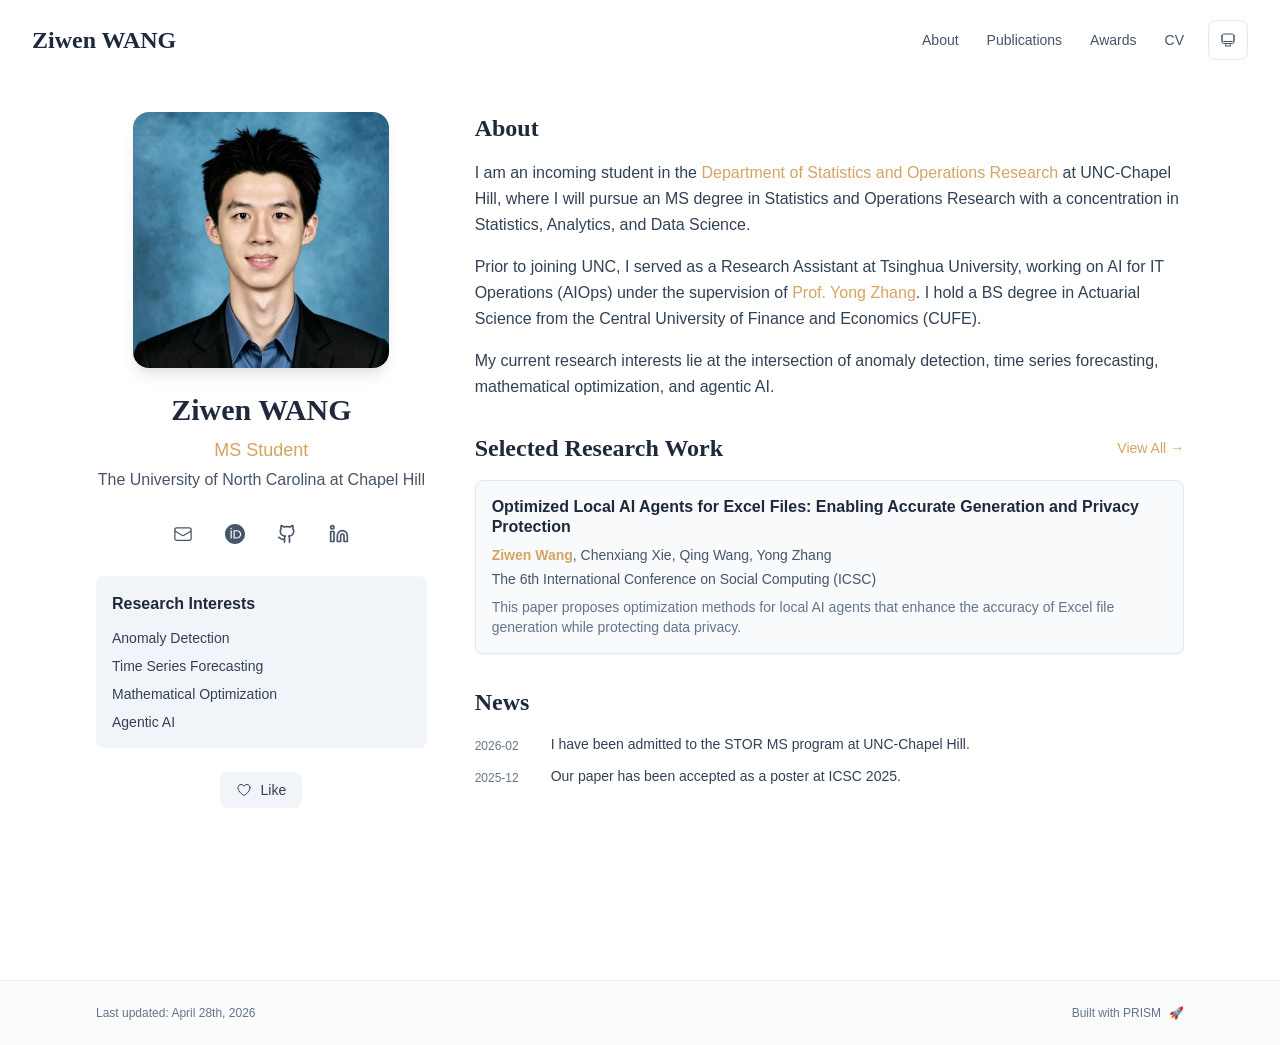
==== index.html @ 7182fc9c "Update: Synchronizing latest changes" ====
<!DOCTYPE html><html lang="en" class="scroll-smooth"><head><meta charSet="utf-8"/><meta name="viewport" content="width=device-width, initial-scale=1"/><link rel="preload" as="image" href="/bio.jpg"/><link rel="stylesheet" href="/_next/static/css/1323167429cc407e.css" data-precedence="next"/><link rel="preload" as="script" fetchPriority="low" href="/_next/static/chunks/webpack-af78f5c2c11af041.js"/><script src="/_next/static/chunks/4bd1b696-70b6d399998de86a.js" async=""></script><script src="/_next/static/chunks/684-5aaa8290a129f299.js" async=""></script><script src="/_next/static/chunks/main-app-802bb98908832989.js" async=""></script><script src="/_next/static/chunks/461-a9a5d7b05a71d978.js" async=""></script><script src="/_next/static/chunks/874-6cc630662f3664af.js" async=""></script><script src="/_next/static/chunks/291-e39730cc9327e39b.js" async=""></script><script src="/_next/static/chunks/app/layout-d45a413940bb8a6c.js" async=""></script><script src="/_next/static/chunks/178-595a94b9af1e67b5.js" async=""></script><script src="/_next/static/chunks/748-abdcac66b902b175.js" async=""></script><script src="/_next/static/chunks/app/page-6ce8e4451b1fd9cc.js" async=""></script><link rel="icon" href="/favicon.svg" type="image/svg+xml"/><link rel="dns-prefetch" href="https://jialeliu.com"/><link rel="preconnect" href="https://jialeliu.com" crossorigin=""/><link rel="preload" as="font" type="font/woff2" href="https://jialeliu.com/fonts/georgiab.woff2" crossorigin=""/><script>
              try {
                const theme = localStorage.getItem('theme-storage');
                const parsed = theme ? JSON.parse(theme) : null;
                const setting = parsed?.state?.theme || 'system';
                const prefersDark = typeof window !== 'undefined' && window.matchMedia && window.matchMedia('(prefers-color-scheme: dark)').matches;
                const effective = setting === 'dark' ? 'dark' : (setting === 'light' ? 'light' : (prefersDark ? 'dark' : 'light'));
                var root = document.documentElement;
                root.classList.add(effective);
                root.setAttribute('data-theme', effective);
              } catch (e) {
                var root = document.documentElement;
                root.classList.add('light');
                root.setAttribute('data-theme', 'light');
              }
            </script><script>
    try {
      const cfg = {"enabled":false,"locales":["en"],"defaultLocale":"en","mode":"auto","fixedLocale":"en","persist":true,"switcher":false,"labels":{"en":"en"}};
      const storageKey = 'locale-storage';
      const normalize = (value) => typeof value === 'string' ? value.trim().replace('_', '-').toLowerCase() : '';
      const matchLocale = (candidate) => {
        const normalized = normalize(candidate);
        if (!normalized) return null;
        if (cfg.locales.includes(normalized)) return normalized;
        const language = normalized.split('-')[0];
        if (cfg.locales.includes(language)) return language;
        return null;
      };

      let resolved = null;

      if (cfg.persist) {
        resolved = matchLocale(localStorage.getItem(storageKey));
      }

      if (!resolved) {
        if (cfg.mode === 'fixed') {
          resolved = cfg.fixedLocale;
        } else {
          resolved = matchLocale(navigator.language);
        }
      }

      if (!resolved) {
        resolved = cfg.defaultLocale;
      }

      const root = document.documentElement;
      root.lang = resolved;
      root.setAttribute('data-locale', resolved);

      if (cfg.persist) {
        localStorage.setItem(storageKey, resolved);
      }
    } catch (e) {
      const root = document.documentElement;
      root.lang = 'en';
      root.setAttribute('data-locale', 'en');
    }
  </script><title>Ziwen WANG</title><meta name="description" content="Olivier Wang&#x27;s Homepage"/><meta name="author" content="Ziwen WANG"/><meta name="keywords" content="Ziwen WANG,PhD,Research,The University of North Carolina at Chapel Hill"/><meta name="creator" content="Ziwen WANG"/><meta name="publisher" content="Ziwen WANG"/><meta property="og:title" content="Ziwen WANG"/><meta property="og:description" content="Olivier Wang&#x27;s Homepage"/><meta property="og:site_name" content="Ziwen WANG&#x27;s Academic Website"/><meta property="og:locale" content="en_US"/><meta property="og:type" content="website"/><meta name="twitter:card" content="summary"/><meta name="twitter:title" content="Ziwen WANG"/><meta name="twitter:description" content="Olivier Wang&#x27;s Homepage"/><link rel="icon" href="/favicon.svg"/><script>document.querySelectorAll('body link[rel="icon"], body link[rel="apple-touch-icon"]').forEach(el => document.head.appendChild(el))</script><script src="/_next/static/chunks/polyfills-42372ed130431b0a.js" noModule=""></script></head><body class="font-sans antialiased"><div style="visibility:hidden"><nav class="fixed top-0 left-0 right-0 z-50" data-headlessui-state=""><div class="transition-all duration-300 ease-out bg-transparent" style="transform:translateY(-100px)"><div class="max-w-7xl mx-auto px-4 sm:px-6 lg:px-8"><div class="flex justify-between items-center h-16 lg:h-20"><div class="flex-shrink-0" tabindex="0"><a class="text-xl lg:text-2xl font-serif font-semibold text-primary hover:text-accent transition-colors duration-200" href="/">Ziwen WANG</a></div><div class="hidden lg:block"><div class="ml-10 flex items-center space-x-3"><div class="relative flex items-baseline space-x-1"><a data-nav-href="/" class="relative px-3 py-2 text-sm font-medium rounded-lg transition-colors duration-150 text-primary" href="/">About</a><a data-nav-href="/publications" class="relative px-3 py-2 text-sm font-medium rounded-lg transition-colors duration-150 text-neutral-600" href="/publications/">Publications</a><a data-nav-href="/awards" class="relative px-3 py-2 text-sm font-medium rounded-lg transition-colors duration-150 text-neutral-600" href="/awards/">Awards</a><a data-nav-href="/cv" class="relative px-3 py-2 text-sm font-medium rounded-lg transition-colors duration-150 text-neutral-600" href="/cv/">CV</a></div><div class="flex items-center justify-center w-10 h-10 rounded-lg border border-neutral-200 dark:border-[rgba(148,163,184,0.24)] bg-background dark:bg-neutral-800"><div class="w-4 h-4 rounded-full bg-neutral-300 animate-pulse"></div></div></div></div><div class="lg:hidden flex items-center space-x-2"><div class="flex items-center justify-center w-10 h-10 rounded-lg border border-neutral-200 dark:border-[rgba(148,163,184,0.24)] bg-background dark:bg-neutral-800"><div class="w-4 h-4 rounded-full bg-neutral-300 animate-pulse"></div></div><button class="inline-flex items-center justify-center p-2 rounded-md text-neutral-600 hover:text-primary hover:bg-neutral-100 dark:hover:bg-neutral-800 focus:outline-none focus:ring-2 focus:ring-inset focus:ring-accent transition-colors duration-200" id="headlessui-disclosure-button-«R7pdb»" type="button" aria-expanded="false" data-headlessui-state=""><span class="sr-only">Open main menu</span><div><svg xmlns="http://www.w3.org/2000/svg" fill="none" viewBox="0 0 24 24" stroke-width="1.5" stroke="currentColor" aria-hidden="true" data-slot="icon" class="block h-6 w-6"><path stroke-linecap="round" stroke-linejoin="round" d="M3.75 6.75h16.5M3.75 12h16.5m-16.5 5.25h16.5"></path></svg></div></button></div></div></div></div></nav><main class="min-h-screen pt-16 lg:pt-20"><div class="max-w-6xl mx-auto px-4 sm:px-6 lg:px-8 py-8 bg-background min-h-screen"><div class="grid grid-cols-1 lg:grid-cols-3 gap-12"><div class="lg:col-span-1"><div class="sticky top-8" style="opacity:0;transform:translateY(20px)"><div class="w-64 h-64 mx-auto mb-6 rounded-2xl overflow-hidden shadow-lg hover:shadow-xl transition-all duration-200 hover:scale-105"><img alt="Ziwen WANG" width="256" height="256" decoding="async" data-nimg="1" class="w-full h-full object-cover object-[32%_center]" style="color:transparent" src="/bio.jpg"/></div><div class="text-center mb-6"><h1 class="text-3xl font-serif font-bold text-primary mb-2">Ziwen WANG</h1><p class="text-lg text-accent font-medium mb-1">MS Student</p><p class="text-neutral-600 mb-2">The University of North Carolina at Chapel Hill</p></div><div class="flex flex-wrap justify-center gap-3 sm:gap-4 mb-6 relative px-2"><div class="relative"><button class="p-2 sm:p-2 transition-colors duration-200 text-neutral-600 dark:text-neutral-400 hover:text-accent" aria-label="Email"><svg xmlns="http://www.w3.org/2000/svg" fill="none" viewBox="0 0 24 24" stroke-width="1.5" stroke="currentColor" aria-hidden="true" data-slot="icon" class="h-5 w-5"><path stroke-linecap="round" stroke-linejoin="round" d="M21.75 6.75v10.5a2.25 2.25 0 0 1-2.25 2.25h-15a2.25 2.25 0 0 1-2.25-2.25V6.75m19.5 0A2.25 2.25 0 0 0 19.5 4.5h-15a2.25 2.25 0 0 0-2.25 2.25m19.5 0v.243a2.25 2.25 0 0 1-1.07 1.916l-7.5 4.615a2.25 2.25 0 0 1-2.36 0L3.32 8.91a2.25 2.25 0 0 1-1.07-1.916V6.75"></path></svg></button></div><a href="https://orcid.org/0009-0000-1724-9353" target="_blank" rel="noopener noreferrer" class="p-2 sm:p-2 text-neutral-600 dark:text-neutral-400 hover:text-accent transition-colors duration-200" aria-label="ORCID"><svg viewBox="0 0 24 24" fill="currentColor" class="h-5 w-5" xmlns="http://www.w3.org/2000/svg"><path d="M12 0C5.372 0 0 5.372 0 12s5.372 12 12 12 12-5.372 12-12S18.628 0 12 0zM7.369 4.378c.525 0 .947.431.947.947s-.422.947-.947.947a.95.95 0 0 1-.947-.947c0-.525.422-.947.947-.947zm-.722 3.038h1.444v10.041H6.647V7.416zm3.562 0h3.9c3.712 0 5.344 2.653 5.344 5.025 0 2.578-2.016 5.025-5.325 5.025h-3.919V7.416zm1.444 1.303v7.444h2.297c3.272 0 4.022-2.484 4.022-3.722 0-2.016-1.284-3.722-4.097-3.722h-2.222z"></path></svg></a><a href="https://github.com/ZiwenOlivierWang" target="_blank" rel="noopener noreferrer" class="p-2 sm:p-2 text-neutral-600 dark:text-neutral-400 hover:text-accent transition-colors duration-200" aria-label="GitHub"><svg xmlns="http://www.w3.org/2000/svg" width="24" height="24" viewBox="0 0 24 24" fill="none" stroke="currentColor" stroke-width="2" stroke-linecap="round" stroke-linejoin="round" class="lucide lucide-github h-5 w-5" aria-hidden="true"><path d="M15 22v-4a4.8 4.8 0 0 0-1-3.5c3 0 6-2 6-5.5.08-1.25-.27-2.48-1-3.5.28-1.15.28-2.35 0-3.5 0 0-1 0-3 1.5-2.64-.5-5.36-.5-8 0C6 2 5 2 5 2c-.3 1.15-.3 2.35 0 3.5A5.403 5.403 0 0 0 4 9c0 3.5 3 5.5 6 5.5-.39.49-.68 1.05-.85 1.65-.17.6-.22 1.23-.15 1.85v4"></path><path d="M9 18c-4.51 2-5-2-7-2"></path></svg></a><a href="https://www.linkedin.com/in/ziwen-wang-b13605321/" target="_blank" rel="noopener noreferrer" class="p-2 sm:p-2 text-neutral-600 dark:text-neutral-400 hover:text-accent transition-colors duration-200" aria-label="LinkedIn"><svg xmlns="http://www.w3.org/2000/svg" width="24" height="24" viewBox="0 0 24 24" fill="none" stroke="currentColor" stroke-width="2" stroke-linecap="round" stroke-linejoin="round" class="lucide lucide-linkedin h-5 w-5" aria-hidden="true"><path d="M16 8a6 6 0 0 1 6 6v7h-4v-7a2 2 0 0 0-2-2 2 2 0 0 0-2 2v7h-4v-7a6 6 0 0 1 6-6z"></path><rect width="4" height="12" x="2" y="9"></rect><circle cx="4" cy="4" r="2"></circle></svg></a></div><div class="bg-neutral-100 dark:bg-neutral-800 rounded-lg p-4 mb-6 hover:shadow-lg transition-all duration-200 hover:scale-[1.02]"><h3 class="font-semibold text-primary mb-3">Research Interests</h3><div class="space-y-2 text-sm text-neutral-700 dark:text-neutral-500"><div>Anomaly Detection</div><div>Time Series Forecasting</div><div>Mathematical Optimization</div><div>Agentic AI</div></div></div><div class="flex justify-center"><div class="relative"><button class="flex items-center space-x-2 px-4 py-2 rounded-lg font-medium text-sm transition-all duration-200 bg-neutral-100 dark:bg-neutral-800 text-neutral-700 dark:text-neutral-500 hover:bg-red-50 dark:hover:bg-red-900/20 hover:text-red-600 dark:hover:text-red-400 cursor-pointer" tabindex="0"><svg xmlns="http://www.w3.org/2000/svg" fill="none" viewBox="0 0 24 24" stroke-width="1.5" stroke="currentColor" aria-hidden="true" data-slot="icon" class="h-4 w-4"><path stroke-linecap="round" stroke-linejoin="round" d="M21 8.25c0-2.485-2.099-4.5-4.688-4.5-1.935 0-3.597 1.126-4.312 2.733-.715-1.607-2.377-2.733-4.313-2.733C5.1 3.75 3 5.765 3 8.25c0 7.22 9 12 9 12s9-4.78 9-12Z"></path></svg><span>Like</span></button></div></div></div></div><div class="lg:col-span-2 space-y-8"><section id="about" class="scroll-mt-24 space-y-8"><section style="opacity:0;transform:translateY(20px)"><h2 class="text-2xl font-serif font-bold text-primary mb-4">About</h2><div class="text-neutral-700 dark:text-neutral-600 leading-relaxed"><p class="mb-4 last:mb-0">I am an incoming student in the <a href="https://stor.unc.edu/" node="[object Object]" target="_blank" rel="noopener noreferrer" class="text-accent font-medium transition-all duration-200 rounded hover:bg-accent/10 hover:shadow-sm">Department of Statistics and Operations Research</a> at UNC-Chapel Hill, where I will pursue an MS degree in Statistics and Operations Research with a concentration in Statistics, Analytics, and Data Science.</p>
<p class="mb-4 last:mb-0">Prior to joining UNC, I served as a Research Assistant at Tsinghua University, working on AI for IT Operations (AIOps) under the supervision of <a href="https://dagege.github.io/" node="[object Object]" target="_blank" rel="noopener noreferrer" class="text-accent font-medium transition-all duration-200 rounded hover:bg-accent/10 hover:shadow-sm">Prof. Yong Zhang</a>. I hold a BS degree in Actuarial Science from the Central University of Finance and Economics (CUFE).</p>
<p class="mb-4 last:mb-0">My current research interests lie at the intersection of anomaly detection, time series forecasting, mathematical optimization, and agentic AI.</p></div></section><section style="opacity:0;transform:translateY(20px)"><div class="flex items-center justify-between mb-4"><h2 class="text-2xl font-serif font-bold text-primary">Selected Research Work</h2><a class="text-accent hover:text-accent-dark text-sm font-medium transition-all duration-200 rounded hover:bg-accent/10 hover:shadow-sm" href="/publications/">View All<!-- --> →</a></div><div class="space-y-4"><div class="bg-neutral-50 dark:bg-neutral-800 p-4 rounded-lg shadow-sm border border-neutral-200 dark:border-[rgba(148,163,184,0.24)] hover:shadow-lg transition-all duration-200 hover:scale-[1.02]" style="opacity:0;transform:translateY(20px)"><h3 class="font-semibold text-primary mb-2 leading-tight">Optimized Local AI Agents for Excel Files: Enabling Accurate Generation and Privacy Protection</h3><p class="text-sm text-neutral-600 dark:text-neutral-500 mb-1"><span><span class="font-semibold text-accent ">Ziwen Wang</span>, </span><span><span class=" ">Chenxiang Xie</span>, </span><span><span class=" ">Qing Wang</span>, </span><span><span class=" ">Yong Zhang</span></span></p><p class="text-sm text-neutral-600 dark:text-neutral-500 mb-2">The 6th International Conference on Social Computing (ICSC)</p><p class="text-sm text-neutral-500 dark:text-neutral-500 line-clamp-2">This paper proposes optimization methods for local AI agents that enhance the accuracy of Excel file generation while protecting data privacy.</p></div></div></section><section style="opacity:0;transform:translateY(20px)"><h2 class="text-2xl font-serif font-bold text-primary mb-4">News</h2><div class="space-y-3"><div class="flex items-start space-x-3"><span class="text-xs text-neutral-500 mt-1 w-16 flex-shrink-0">2026-02</span><p class="text-sm text-neutral-700">I have been admitted to the STOR MS program at UNC-Chapel Hill.</p></div><div class="flex items-start space-x-3"><span class="text-xs text-neutral-500 mt-1 w-16 flex-shrink-0">2025-12</span><p class="text-sm text-neutral-700">Our paper has been accepted as a poster at ICSC 2025.</p></div></div></section></section></div></div></div><!--$--><!--/$--><!--$--><!--/$--></main><footer class="border-t border-neutral-200/50 bg-neutral-50/50 dark:bg-neutral-900/50 dark:border-neutral-700/50"><div class="max-w-6xl mx-auto px-4 sm:px-6 lg:px-8 py-6"><div class="flex flex-col sm:flex-row justify-between items-center gap-2"><p class="text-xs text-neutral-500">Last updated<!-- -->: <!-- -->April 28th, 2026</p><p class="text-xs text-neutral-500 flex items-center"><a href="https://github.com/xyjoey/PRISM" target="_blank" rel="noopener noreferrer">Built with PRISM</a><span class="ml-2">🚀</span></p></div></div></footer></div><script src="/_next/static/chunks/webpack-af78f5c2c11af041.js" async=""></script><script>(self.__next_f=self.__next_f||[]).push([0])</script><script>self.__next_f.push([1,"1:\"$Sreact.fragment\"\n3:I[3719,[\"461\",\"static/chunks/461-a9a5d7b05a71d978.js\",\"874\",\"static/chunks/874-6cc630662f3664af.js\",\"291\",\"static/chunks/291-e39730cc9327e39b.js\",\"177\",\"static/chunks/app/layout-d45a413940bb8a6c.js\"],\"ThemeProvider\"]\n4:I[310,[\"461\",\"static/chunks/461-a9a5d7b05a71d978.js\",\"874\",\"static/chunks/874-6cc630662f3664af.js\",\"291\",\"static/chunks/291-e39730cc9327e39b.js\",\"177\",\"static/chunks/app/layout-d45a413940bb8a6c.js\"],\"LocaleProvider\"]\n5:I[4574,[\"461\",\"static/chunks/461-a9a5d7b05a71d978.js\",\"874\",\"static/chunks/874-6cc630662f3664af.js\",\"291\",\"static/chunks/291-e39730cc9327e39b.js\",\"177\",\"static/chunks/app/layout-d45a413940bb8a6c.js\"],\"default\"]\n6:I[7555,[],\"\"]\n7:I[1295,[],\"\"]\n8:I[2548,[\"461\",\"static/chunks/461-a9a5d7b05a71d978.js\",\"874\",\"static/chunks/874-6cc630662f3664af.js\",\"291\",\"static/chunks/291-e39730cc9327e39b.js\",\"177\",\"static/chunks/app/layout-d45a413940bb8a6c.js\"],\"default\"]\n9:I[6613,[\"461\",\"static/chunks/461-a9a5d7b05a71d978.js\",\"178\",\"static/chunks/178-595a94b9af1e67b5.js\",\"874\",\"static/chunks/874-6cc630662f3664af.js\",\"748\",\"static/chunks/748-abdcac66b902b175.js\",\"974\",\"static/chunks/app/page-6ce8e4451b1fd9cc.js\"],\"default\"]\nb:I[9665,[],\"MetadataBoundary\"]\nd:I[9665,[],\"OutletBoundary\"]\n10:I[4911,[],\"AsyncMetadataOutlet\"]\n12:I[9665,[],\"ViewportBoundary\"]\n14:I[6614,[],\"\"]\n:HL[\"/_next/static/css/1323167429cc407e.css\",\"style\"]\n2:T57a,\n    try {\n      const cfg = {\"enabled\":false,\"locales\":[\"en\"],\"defaultLocale\":\"en\",\"mode\":\"auto\",\"fixedLocale\":\"en\",\"persist\":true,\"switcher\":false,\"labels\":{\"en\":\"en\"}};\n      const storageKey = 'locale-storage';\n      const normalize = (value) =\u003e typeof value === 'string' ? value.trim().replace('_', '-').toLowerCase() : '';\n      const matchLocale = (candidate) =\u003e {\n        const normalized = normalize(candidate);\n        if (!normalized) return null;\n        if (cfg.locales.includes(normalized)) return normalized;\n        const language = normalized.split('-')[0];\n        if (cfg.locales.includes(language)) return language;\n        return null;\n      };"])</script><script>self.__next_f.push([1,"\n\n      let resolved = null;\n\n      if (cfg.persist) {\n        resolved = matchLocale(localStorage.getItem(storageKey));\n      }\n\n      if (!resolved) {\n        if (cfg.mode === 'fixed') {\n          resolved = cfg.fixedLocale;\n        } else {\n          resolved = matchLocale(navigator.language);\n        }\n      }\n\n      if (!resolved) {\n        resolved = cfg.defaultLocale;\n      }\n\n      const root = document.documentElement;\n      root.lang = resolved;\n      root.setAttribute('data-locale', resolved);\n\n      if (cfg.persist) {\n        localStorage.setItem(storageKey, resolved);\n      }\n    } catch (e) {\n      const root = document.documentElement;\n      root.lang = 'en';\n      root.setAttribute('data-locale', 'en');\n    }\n  a:T533,@misc{wang2025optimized,\n  title = {Optimized Local AI Agents for Excel Files: Enabling Accurate Generation and Privacy Protection},\n  booktitle = {The 6th International Conference on Social Computing (ICSC)},\n  author = {Wang, Ziwen and Xie, Chenxiang and Wang, Qing and Zhang, Yong},\n  year = {2025},\n  month = {dec},\n  howpublished = {Poster presented at the 6th International Conference on Social Computing (ICSC 2025)},\n  address = {Shanghai, China},\n  note = {Poster Session},\n  abstract = {With the rapid development of AI agents, deploying agents in local environments for automated office document generation has emerged as a significant research direction, particularly in socially sensitive contexts where data privacy and trust are critical. This study presents a locally deployable AI agent designed for automated Excel file generation and proposes targeted optimization strategies with a focus on tool integration and prompt engineering. A comprehensive evaluation across diverse task sets demonstrates that the optimizations significantly enhance content accuracy, formula correctness, and structural fidelity. These findings confirm the feasibility of local Excel agents and provide practical insights into designing efficient solutions for automated document generation while ensuring da"])</script><script>self.__next_f.push([1,"ta privacy and security.}\n}"])</script><script>self.__next_f.push([1,"0:{\"P\":null,\"b\":\"Y_PRSrYq2ETwOCPEgNQOP\",\"p\":\"\",\"c\":[\"\",\"\"],\"i\":false,\"f\":[[[\"\",{\"children\":[\"__PAGE__\",{}]},\"$undefined\",\"$undefined\",true],[\"\",[\"$\",\"$1\",\"c\",{\"children\":[[[\"$\",\"link\",\"0\",{\"rel\":\"stylesheet\",\"href\":\"/_next/static/css/1323167429cc407e.css\",\"precedence\":\"next\",\"crossOrigin\":\"$undefined\",\"nonce\":\"$undefined\"}]],[\"$\",\"html\",null,{\"lang\":\"en\",\"className\":\"scroll-smooth\",\"suppressHydrationWarning\":true,\"children\":[[\"$\",\"head\",null,{\"children\":[[\"$\",\"link\",null,{\"rel\":\"icon\",\"href\":\"/favicon.svg\",\"type\":\"image/svg+xml\"}],[\"$\",\"link\",null,{\"rel\":\"dns-prefetch\",\"href\":\"https://jialeliu.com\"}],[\"$\",\"link\",null,{\"rel\":\"preconnect\",\"href\":\"https://jialeliu.com\",\"crossOrigin\":\"\"}],[\"$\",\"link\",null,{\"rel\":\"preload\",\"as\":\"font\",\"type\":\"font/woff2\",\"href\":\"https://jialeliu.com/fonts/georgiab.woff2\",\"crossOrigin\":\"\"}],[\"$\",\"script\",null,{\"dangerouslySetInnerHTML\":{\"__html\":\"\\n              try {\\n                const theme = localStorage.getItem('theme-storage');\\n                const parsed = theme ? JSON.parse(theme) : null;\\n                const setting = parsed?.state?.theme || 'system';\\n                const prefersDark = typeof window !== 'undefined' \u0026\u0026 window.matchMedia \u0026\u0026 window.matchMedia('(prefers-color-scheme: dark)').matches;\\n                const effective = setting === 'dark' ? 'dark' : (setting === 'light' ? 'light' : (prefersDark ? 'dark' : 'light'));\\n                var root = document.documentElement;\\n                root.classList.add(effective);\\n                root.setAttribute('data-theme', effective);\\n              } catch (e) {\\n                var root = document.documentElement;\\n                root.classList.add('light');\\n                root.setAttribute('data-theme', 'light');\\n              }\\n            \"}}],[\"$\",\"script\",null,{\"dangerouslySetInnerHTML\":{\"__html\":\"$2\"}}]]}],[\"$\",\"body\",null,{\"className\":\"font-sans antialiased\",\"children\":[\"$\",\"$L3\",null,{\"children\":[\"$\",\"$L4\",null,{\"config\":{\"enabled\":false,\"locales\":[\"en\"],\"defaultLocale\":\"en\",\"mode\":\"auto\",\"fixedLocale\":\"en\",\"persist\":true,\"switcher\":false,\"labels\":{\"en\":\"en\"}},\"children\":[[\"$\",\"$L5\",null,{\"items\":[{\"title\":\"About\",\"type\":\"page\",\"target\":\"about\",\"href\":\"/\"},{\"title\":\"Publications\",\"type\":\"page\",\"target\":\"publications\",\"href\":\"/publications\"},{\"title\":\"Awards\",\"type\":\"page\",\"target\":\"awards\",\"href\":\"/awards\"},{\"title\":\"CV\",\"type\":\"page\",\"target\":\"cv\",\"href\":\"/cv\"}],\"siteTitle\":\"Ziwen WANG\",\"enableOnePageMode\":false,\"i18n\":\"$0:f:0:1:1:props:children:1:props:children:1:props:children:props:children:props:config\",\"itemsByLocale\":{\"en\":[{\"title\":\"About\",\"type\":\"page\",\"target\":\"about\",\"href\":\"/\"},{\"title\":\"Publications\",\"type\":\"page\",\"target\":\"publications\",\"href\":\"/publications\"},{\"title\":\"Awards\",\"type\":\"page\",\"target\":\"awards\",\"href\":\"/awards\"},{\"title\":\"CV\",\"type\":\"page\",\"target\":\"cv\",\"href\":\"/cv\"}]},\"siteTitleByLocale\":{\"en\":\"Ziwen WANG\"}}],[\"$\",\"main\",null,{\"className\":\"min-h-screen pt-16 lg:pt-20\",\"children\":[\"$\",\"$L6\",null,{\"parallelRouterKey\":\"children\",\"error\":\"$undefined\",\"errorStyles\":\"$undefined\",\"errorScripts\":\"$undefined\",\"template\":[\"$\",\"$L7\",null,{}],\"templateStyles\":\"$undefined\",\"templateScripts\":\"$undefined\",\"notFound\":[[[\"$\",\"title\",null,{\"children\":\"404: This page could not be found.\"}],[\"$\",\"div\",null,{\"style\":{\"fontFamily\":\"system-ui,\\\"Segoe UI\\\",Roboto,Helvetica,Arial,sans-serif,\\\"Apple Color Emoji\\\",\\\"Segoe UI Emoji\\\"\",\"height\":\"100vh\",\"textAlign\":\"center\",\"display\":\"flex\",\"flexDirection\":\"column\",\"alignItems\":\"center\",\"justifyContent\":\"center\"},\"children\":[\"$\",\"div\",null,{\"children\":[[\"$\",\"style\",null,{\"dangerouslySetInnerHTML\":{\"__html\":\"body{color:#000;background:#fff;margin:0}.next-error-h1{border-right:1px solid rgba(0,0,0,.3)}@media (prefers-color-scheme:dark){body{color:#fff;background:#000}.next-error-h1{border-right:1px solid rgba(255,255,255,.3)}}\"}}],[\"$\",\"h1\",null,{\"className\":\"next-error-h1\",\"style\":{\"display\":\"inline-block\",\"margin\":\"0 20px 0 0\",\"padding\":\"0 23px 0 0\",\"fontSize\":24,\"fontWeight\":500,\"verticalAlign\":\"top\",\"lineHeight\":\"49px\"},\"children\":404}],[\"$\",\"div\",null,{\"style\":{\"display\":\"inline-block\"},\"children\":[\"$\",\"h2\",null,{\"style\":{\"fontSize\":14,\"fontWeight\":400,\"lineHeight\":\"49px\",\"margin\":0},\"children\":\"This page could not be found.\"}]}]]}]}]],[]],\"forbidden\":\"$undefined\",\"unauthorized\":\"$undefined\"}]}],[\"$\",\"$L8\",null,{\"lastUpdated\":\"April 28th, 2026\",\"lastUpdatedByLocale\":{\"en\":\"April 28th, 2026\"},\"defaultLocale\":\"en\"}]]}]}]}]]}]]}],{\"children\":[\"__PAGE__\",[\"$\",\"$1\",\"c\",{\"children\":[[\"$\",\"$L9\",null,{\"dataByLocale\":{\"en\":{\"author\":{\"name\":\"Ziwen WANG\",\"title\":\"MS Student\",\"institution\":\"The University of North Carolina at Chapel Hill\",\"avatar\":\"/bio.jpg\"},\"social\":{\"email\":\"zwwang@unc.edu\",\"orcid\":\"https://orcid.org/0009-0000-1724-9353\",\"github\":\"https://github.com/ZiwenOlivierWang\",\"linkedin\":\"https://www.linkedin.com/in/ziwen-wang-b13605321/\"},\"features\":{\"enable_likes\":true,\"enable_one_page_mode\":false},\"enableOnePageMode\":false,\"researchInterests\":[\"Anomaly Detection\",\"Time Series Forecasting\",\"Mathematical Optimization\",\"Agentic AI\"],\"pagesToShow\":[{\"type\":\"about\",\"id\":\"about\",\"sections\":[{\"id\":\"about\",\"type\":\"markdown\",\"source\":\"bio.md\",\"title\":\"About\",\"content\":\"I am an incoming student in the [Department of Statistics and Operations Research](https://stor.unc.edu/) at UNC-Chapel Hill, where I will pursue an MS degree in Statistics and Operations Research with a concentration in Statistics, Analytics, and Data Science.\\n\\nPrior to joining UNC, I served as a Research Assistant at Tsinghua University, working on AI for IT Operations (AIOps) under the supervision of [Prof. Yong Zhang](https://dagege.github.io/). I hold a BS degree in Actuarial Science from the Central University of Finance and Economics (CUFE).\\n\\nMy current research interests lie at the intersection of anomaly detection, time series forecasting, mathematical optimization, and agentic AI.\"},{\"id\":\"featured_publications\",\"type\":\"publications\",\"title\":\"Selected Research Work\",\"filter\":\"selected\",\"limit\":5,\"publications\":[{\"id\":\"wang2025optimized\",\"title\":\"Optimized Local AI Agents for Excel Files: Enabling Accurate Generation and Privacy Protection\",\"authors\":[{\"name\":\"Ziwen Wang\",\"isHighlighted\":true,\"isCorresponding\":false,\"isCoAuthor\":false},{\"name\":\"Chenxiang Xie\",\"isHighlighted\":false,\"isCorresponding\":false,\"isCoAuthor\":false},{\"name\":\"Qing Wang\",\"isHighlighted\":false,\"isCorresponding\":false,\"isCoAuthor\":false},{\"name\":\"Yong Zhang\",\"isHighlighted\":false,\"isCorresponding\":false,\"isCoAuthor\":false}],\"year\":2025,\"month\":\"12\",\"type\":\"preprint\",\"status\":\"published\",\"tags\":[],\"keywords\":\"$0:f:0:1:2:children:1:props:children:0:props:dataByLocale:en:pagesToShow:0:sections:1:publications:0:tags\",\"researchArea\":\"machine-learning\",\"journal\":\"\",\"conference\":\"The 6th International Conference on Social Computing (ICSC)\",\"abstract\":\"With the rapid development of AI agents, deploying agents in local environments for automated office document generation has emerged as a significant research direction, particularly in socially sensitive contexts where data privacy and trust are critical. This study presents a locally deployable AI agent designed for automated Excel file generation and proposes targeted optimization strategies with a focus on tool integration and prompt engineering. A comprehensive evaluation across diverse task sets demonstrates that the optimizations significantly enhance content accuracy, formula correctness, and structural fidelity. These findings confirm the feasibility of local Excel agents and provide practical insights into designing efficient solutions for automated document generation while ensuring data privacy and security.\",\"description\":\"This paper proposes optimization methods for local AI agents that enhance the accuracy of Excel file generation while protecting data privacy.\",\"selected\":true,\"bibtex\":\"$a\"}]},{\"id\":\"news\",\"type\":\"list\",\"title\":\"News\",\"source\":\"news.toml\",\"items\":[{\"date\":\"2026-02\",\"content\":\"I have been admitted to the STOR MS program at UNC-Chapel Hill.\"},{\"date\":\"2025-12\",\"content\":\"Our paper has been accepted as a poster at ICSC 2025.\"}]}]}]}},\"defaultLocale\":\"en\"}],[\"$\",\"$Lb\",null,{\"children\":\"$Lc\"}],null,[\"$\",\"$Ld\",null,{\"children\":[\"$Le\",\"$Lf\",[\"$\",\"$L10\",null,{\"promise\":\"$@11\"}]]}]]}],{},null,false]},null,false],[\"$\",\"$1\",\"h\",{\"children\":[null,[\"$\",\"$1\",\"nV68xA8I6k7943JH0Bd2_\",{\"children\":[[\"$\",\"$L12\",null,{\"children\":\"$L13\"}],null]}],null]}],false]],\"m\":\"$undefined\",\"G\":[\"$14\",\"$undefined\"],\"s\":false,\"S\":true}\n"])</script><script>self.__next_f.push([1,"15:\"$Sreact.suspense\"\n16:I[4911,[],\"AsyncMetadata\"]\nc:[\"$\",\"$15\",null,{\"fallback\":null,\"children\":[\"$\",\"$L16\",null,{\"promise\":\"$@17\"}]}]\n"])</script><script>self.__next_f.push([1,"f:null\n"])</script><script>self.__next_f.push([1,"13:[[\"$\",\"meta\",\"0\",{\"charSet\":\"utf-8\"}],[\"$\",\"meta\",\"1\",{\"name\":\"viewport\",\"content\":\"width=device-width, initial-scale=1\"}]]\ne:null\n"])</script><script>self.__next_f.push([1,"17:{\"metadata\":[[\"$\",\"title\",\"0\",{\"children\":\"Ziwen WANG\"}],[\"$\",\"meta\",\"1\",{\"name\":\"description\",\"content\":\"Olivier Wang's Homepage\"}],[\"$\",\"meta\",\"2\",{\"name\":\"author\",\"content\":\"Ziwen WANG\"}],[\"$\",\"meta\",\"3\",{\"name\":\"keywords\",\"content\":\"Ziwen WANG,PhD,Research,The University of North Carolina at Chapel Hill\"}],[\"$\",\"meta\",\"4\",{\"name\":\"creator\",\"content\":\"Ziwen WANG\"}],[\"$\",\"meta\",\"5\",{\"name\":\"publisher\",\"content\":\"Ziwen WANG\"}],[\"$\",\"meta\",\"6\",{\"property\":\"og:title\",\"content\":\"Ziwen WANG\"}],[\"$\",\"meta\",\"7\",{\"property\":\"og:description\",\"content\":\"Olivier Wang's Homepage\"}],[\"$\",\"meta\",\"8\",{\"property\":\"og:site_name\",\"content\":\"Ziwen WANG's Academic Website\"}],[\"$\",\"meta\",\"9\",{\"property\":\"og:locale\",\"content\":\"en_US\"}],[\"$\",\"meta\",\"10\",{\"property\":\"og:type\",\"content\":\"website\"}],[\"$\",\"meta\",\"11\",{\"name\":\"twitter:card\",\"content\":\"summary\"}],[\"$\",\"meta\",\"12\",{\"name\":\"twitter:title\",\"content\":\"Ziwen WANG\"}],[\"$\",\"meta\",\"13\",{\"name\":\"twitter:description\",\"content\":\"Olivier Wang's Homepage\"}],[\"$\",\"link\",\"14\",{\"rel\":\"icon\",\"href\":\"/favicon.svg\"}]],\"error\":null,\"digest\":\"$undefined\"}\n11:{\"metadata\":\"$17:metadata\",\"error\":null,\"digest\":\"$undefined\"}\n"])</script></body></html>
---- _next/static/css/1323167429cc407e.css ----
/*! tailwindcss v4.1.10 | MIT License | https://tailwindcss.com */@layer properties{@supports (((-webkit-hyphens:none)) and (not (margin-trim:inline))) or ((-moz-orient:inline) and (not (color:rgb(from red r g b)))){*,::backdrop,:after,:before{--tw-translate-x:0;--tw-translate-y:0;--tw-translate-z:0;--tw-rotate-x:initial;--tw-rotate-y:initial;--tw-rotate-z:initial;--tw-skew-x:initial;--tw-skew-y:initial;--tw-space-y-reverse:0;--tw-space-x-reverse:0;--tw-border-style:solid;--tw-leading:initial;--tw-font-weight:initial;--tw-shadow:0 0 #0000;--tw-shadow-color:initial;--tw-shadow-alpha:100%;--tw-inset-shadow:0 0 #0000;--tw-inset-shadow-color:initial;--tw-inset-shadow-alpha:100%;--tw-ring-color:initial;--tw-ring-shadow:0 0 #0000;--tw-inset-ring-color:initial;--tw-inset-ring-shadow:0 0 #0000;--tw-ring-inset:initial;--tw-ring-offset-width:0px;--tw-ring-offset-color:#fff;--tw-ring-offset-shadow:0 0 #0000;--tw-blur:initial;--tw-brightness:initial;--tw-contrast:initial;--tw-grayscale:initial;--tw-hue-rotate:initial;--tw-invert:initial;--tw-opacity:initial;--tw-saturate:initial;--tw-sepia:initial;--tw-drop-shadow:initial;--tw-drop-shadow-color:initial;--tw-drop-shadow-alpha:100%;--tw-drop-shadow-size:initial;--tw-backdrop-blur:initial;--tw-backdrop-brightness:initial;--tw-backdrop-contrast:initial;--tw-backdrop-grayscale:initial;--tw-backdrop-hue-rotate:initial;--tw-backdrop-invert:initial;--tw-backdrop-opacity:initial;--tw-backdrop-saturate:initial;--tw-backdrop-sepia:initial;--tw-duration:initial;--tw-ease:initial;--tw-scale-x:1;--tw-scale-y:1;--tw-scale-z:1}}}@layer theme{:host,:root{--font-sans:"Inter",-apple-system,BlinkMacSystemFont,"Segoe UI",Roboto,sans-serif;--color-red-50:oklch(97.1% .013 17.38);--color-red-400:oklch(70.4% .191 22.216);--color-red-600:oklch(57.7% .245 27.325);--color-red-900:oklch(39.6% .141 25.723);--color-white:#fff;--spacing:.25rem;--container-2xl:42rem;--container-3xl:48rem;--container-4xl:56rem;--container-6xl:72rem;--container-7xl:80rem;--text-xs:.75rem;--text-xs--line-height:calc(1/.75);--text-sm:.875rem;--text-sm--line-height:calc(1.25/.875);--text-base:1rem;--text-base--line-height:calc(1.5/1);--text-lg:1.125rem;--text-lg--line-height:calc(1.75/1.125);--text-xl:1.25rem;--text-xl--line-height:calc(1.75/1.25);--text-2xl:1.5rem;--text-2xl--line-height:calc(2/1.5);--text-3xl:1.875rem;--text-3xl--line-height:calc(2.25/1.875);--text-4xl:2.25rem;--text-4xl--line-height:calc(2.5/2.25);--font-weight-medium:500;--font-weight-semibold:600;--font-weight-bold:700;--leading-tight:1.25;--leading-relaxed:1.625;--radius-md:.375rem;--radius-lg:.5rem;--radius-xl:.75rem;--radius-2xl:1rem;--ease-out:cubic-bezier(0,0,.2,1);--animate-pulse:pulse 2s cubic-bezier(.4,0,.6,1)infinite;--blur-xl:24px;--aspect-video:16/9;--default-transition-duration:.15s;--default-transition-timing-function:cubic-bezier(.4,0,.2,1);--default-font-family:"Inter",-apple-system,BlinkMacSystemFont,"Segoe UI",Roboto,sans-serif;--default-mono-font-family:"SF Mono",Monaco,"Cascadia Code","Roboto Mono",Consolas,"Courier New",monospace;--line-height-normal:1.5;--shadow-glass:0 8px 32px 0 #1f26875e}}@layer base{*,::backdrop,:after,:before{box-sizing:border-box;border:0 solid;margin:0;padding:0}::file-selector-button{box-sizing:border-box;border:0 solid;margin:0;padding:0}:host,html{-webkit-text-size-adjust:100%;tab-size:4;line-height:1.5;font-family:var(--default-font-family,ui-sans-serif,system-ui,sans-serif,"Apple Color Emoji","Segoe UI Emoji","Segoe UI Symbol","Noto Color Emoji");font-feature-settings:var(--default-font-feature-settings,normal);font-variation-settings:var(--default-font-variation-settings,normal);-webkit-tap-highlight-color:transparent}hr{height:0;color:inherit;border-top-width:1px}abbr:where([title]){-webkit-text-decoration:underline dotted;text-decoration:underline dotted}h1,h2,h3,h4,h5,h6{font-size:inherit;font-weight:inherit}a{color:inherit;-webkit-text-decoration:inherit;text-decoration:inherit}b,strong{font-weight:bolder}code,kbd,pre,samp{font-family:var(--default-mono-font-family,ui-monospace,SFMono-Regular,Menlo,Monaco,Consolas,"Liberation Mono","Courier New",monospace);font-feature-settings:var(--default-mono-font-feature-settings,normal);font-variation-settings:var(--default-mono-font-variation-settings,normal);font-size:1em}small{font-size:80%}sub,sup{vertical-align:baseline;font-size:75%;line-height:0;position:relative}sub{bottom:-.25em}sup{top:-.5em}table{text-indent:0;border-color:inherit;border-collapse:collapse}:-moz-focusring{outline:auto}progress{vertical-align:baseline}summary{display:list-item}menu,ol,ul{list-style:none}audio,canvas,embed,iframe,img,object,svg,video{vertical-align:middle;display:block}img,video{max-width:100%;height:auto}button,input,optgroup,select,textarea{font:inherit;font-feature-settings:inherit;font-variation-settings:inherit;letter-spacing:inherit;color:inherit;opacity:1;background-color:#0000;border-radius:0}::file-selector-button{font:inherit;font-feature-settings:inherit;font-variation-settings:inherit;letter-spacing:inherit;color:inherit;opacity:1;background-color:#0000;border-radius:0}:where(select:is([multiple],[size])) optgroup{font-weight:bolder}:where(select:is([multiple],[size])) optgroup option{padding-inline-start:20px}::file-selector-button{margin-inline-end:4px}::placeholder{opacity:1}@supports (not ((-webkit-appearance:-apple-pay-button))) or (contain-intrinsic-size:1px){::placeholder{color:currentColor}@supports (color:color-mix(in lab,red,red)){::placeholder{color:color-mix(in oklab,currentcolor 50%,transparent)}}}textarea{resize:vertical}::-webkit-search-decoration{-webkit-appearance:none}::-webkit-date-and-time-value{min-height:1lh;text-align:inherit}::-webkit-datetime-edit{display:inline-flex}::-webkit-datetime-edit-fields-wrapper{padding:0}::-webkit-datetime-edit,::-webkit-datetime-edit-year-field{padding-block:0}::-webkit-datetime-edit-day-field,::-webkit-datetime-edit-month-field{padding-block:0}::-webkit-datetime-edit-hour-field,::-webkit-datetime-edit-minute-field{padding-block:0}::-webkit-datetime-edit-millisecond-field,::-webkit-datetime-edit-second-field{padding-block:0}::-webkit-datetime-edit-meridiem-field{padding-block:0}:-moz-ui-invalid{box-shadow:none}button,input:where([type=button],[type=reset],[type=submit]){appearance:button}::file-selector-button{appearance:button}::-webkit-inner-spin-button,::-webkit-outer-spin-button{height:auto}[hidden]:where(:not([hidden=until-found])){display:none!important}}@layer components;@layer utilities{.pointer-events-none{pointer-events:none}.sr-only{clip:rect(0,0,0,0);white-space:nowrap;border-width:0;width:1px;height:1px;margin:-1px;padding:0;overflow:hidden}.absolute,.sr-only{position:absolute}.fixed{position:fixed}.relative{position:relative}.static{position:static}.sticky{position:sticky}.inset-0{inset:calc(var(--spacing)*0)}.top-0{top:calc(var(--spacing)*0)}.top-1\/2{top:50%}.top-2{top:calc(var(--spacing)*2)}.top-8{top:calc(var(--spacing)*8)}.top-full{top:100%}.right-0{right:calc(var(--spacing)*0)}.right-2{right:calc(var(--spacing)*2)}.left-0{left:calc(var(--spacing)*0)}.left-1\/2{left:50%}.left-3{left:calc(var(--spacing)*3)}.z-10{z-index:10}.z-20{z-index:20}.z-40{z-index:40}.z-50{z-index:50}.container{width:100%}@media (min-width:40rem){.container{max-width:40rem}}@media (min-width:48rem){.container{max-width:48rem}}@media (min-width:64rem){.container{max-width:64rem}}@media (min-width:80rem){.container{max-width:80rem}}@media (min-width:96rem){.container{max-width:96rem}}.mx-auto{margin-inline:auto}.my-4{margin-block:calc(var(--spacing)*4)}.mt-1{margin-top:calc(var(--spacing)*1)}.mt-2{margin-top:calc(var(--spacing)*2)}.mt-4{margin-top:calc(var(--spacing)*4)}.mt-6{margin-top:calc(var(--spacing)*6)}.mt-8{margin-top:calc(var(--spacing)*8)}.mt-auto{margin-top:auto}.mr-1{margin-right:calc(var(--spacing)*1)}.mr-1\.5{margin-right:calc(var(--spacing)*1.5)}.mr-2{margin-right:calc(var(--spacing)*2)}.mb-1{margin-bottom:calc(var(--spacing)*1)}.mb-2{margin-bottom:calc(var(--spacing)*2)}.mb-3{margin-bottom:calc(var(--spacing)*3)}.mb-4{margin-bottom:calc(var(--spacing)*4)}.mb-6{margin-bottom:calc(var(--spacing)*6)}.mb-8{margin-bottom:calc(var(--spacing)*8)}.ml-0{margin-left:calc(var(--spacing)*0)}.ml-2{margin-left:calc(var(--spacing)*2)}.ml-4{margin-left:calc(var(--spacing)*4)}.ml-10{margin-left:calc(var(--spacing)*10)}.line-clamp-2{-webkit-line-clamp:2}.line-clamp-2,.line-clamp-3{-webkit-box-orient:vertical;display:-webkit-box;overflow:hidden}.line-clamp-3{-webkit-line-clamp:3}.block{display:block}.contents{display:contents}.flex{display:flex}.grid{display:grid}.hidden{display:none}.inline-flex{display:inline-flex}.aspect-video{aspect-ratio:var(--aspect-video)}.h-0{height:calc(var(--spacing)*0)}.h-2\.5{height:calc(var(--spacing)*2.5)}.h-3{height:calc(var(--spacing)*3)}.h-3\.5{height:calc(var(--spacing)*3.5)}.h-4{height:calc(var(--spacing)*4)}.h-5{height:calc(var(--spacing)*5)}.h-6{height:calc(var(--spacing)*6)}.h-10{height:calc(var(--spacing)*10)}.h-16{height:calc(var(--spacing)*16)}.h-64{height:calc(var(--spacing)*64)}.h-full{height:100%}.min-h-screen{min-height:100vh}.w-0{width:calc(var(--spacing)*0)}.w-2\.5{width:calc(var(--spacing)*2.5)}.w-3{width:calc(var(--spacing)*3)}.w-3\.5{width:calc(var(--spacing)*3.5)}.w-4{width:calc(var(--spacing)*4)}.w-5{width:calc(var(--spacing)*5)}.w-6{width:calc(var(--spacing)*6)}.w-10{width:calc(var(--spacing)*10)}.w-14{width:calc(var(--spacing)*14)}.w-16{width:calc(var(--spacing)*16)}.w-32{width:calc(var(--spacing)*32)}.w-36{width:calc(var(--spacing)*36)}.w-64{width:calc(var(--spacing)*64)}.w-full{width:100%}.max-w-2xl{max-width:var(--container-2xl)}.max-w-3xl{max-width:var(--container-3xl)}.max-w-4xl{max-width:var(--container-4xl)}.max-w-6xl{max-width:var(--container-6xl)}.max-w-7xl{max-width:var(--container-7xl)}.max-w-\[calc\(100vw-2rem\)\]{max-width:calc(100vw - 2rem)}.flex-shrink-0{flex-shrink:0}.flex-grow{flex-grow:1}.-translate-x-1\/2{--tw-translate-x:calc(calc(1/2*100%)*-1)}.-translate-x-1\/2,.-translate-y-1\/2{translate:var(--tw-translate-x)var(--tw-translate-y)}.-translate-y-1\/2{--tw-translate-y:calc(calc(1/2*100%)*-1)}.-translate-y-full{--tw-translate-y:-100%;translate:var(--tw-translate-x)var(--tw-translate-y)}.transform{transform:var(--tw-rotate-x,)var(--tw-rotate-y,)var(--tw-rotate-z,)var(--tw-skew-x,)var(--tw-skew-y,)}.animate-pulse{animation:var(--animate-pulse)}.cursor-pointer{cursor:pointer}.resize{resize:both}.scroll-mt-24{scroll-margin-top:calc(var(--spacing)*24)}.list-inside{list-style-position:inside}.list-decimal{list-style-type:decimal}.list-disc{list-style-type:disc}.grid-cols-1{grid-template-columns:repeat(1,minmax(0,1fr))}.flex-col{flex-direction:column}.flex-wrap{flex-wrap:wrap}.items-baseline{align-items:baseline}.items-center{align-items:center}.items-start{align-items:flex-start}.justify-between{justify-content:space-between}.justify-center{justify-content:center}.gap-1{gap:calc(var(--spacing)*1)}.gap-2{gap:calc(var(--spacing)*2)}.gap-3{gap:calc(var(--spacing)*3)}.gap-4{gap:calc(var(--spacing)*4)}.gap-6{gap:calc(var(--spacing)*6)}.gap-12{gap:calc(var(--spacing)*12)}:where(.space-y-1>:not(:last-child)){--tw-space-y-reverse:0;margin-block-start:calc(calc(var(--spacing)*1)*var(--tw-space-y-reverse));margin-block-end:calc(calc(var(--spacing)*1)*calc(1 - var(--tw-space-y-reverse)))}:where(.space-y-2>:not(:last-child)){--tw-space-y-reverse:0;margin-block-start:calc(calc(var(--spacing)*2)*var(--tw-space-y-reverse));margin-block-end:calc(calc(var(--spacing)*2)*calc(1 - var(--tw-space-y-reverse)))}:where(.space-y-3>:not(:last-child)){--tw-space-y-reverse:0;margin-block-start:calc(calc(var(--spacing)*3)*var(--tw-space-y-reverse));margin-block-end:calc(calc(var(--spacing)*3)*calc(1 - var(--tw-space-y-reverse)))}:where(.space-y-4>:not(:last-child)){--tw-space-y-reverse:0;margin-block-start:calc(calc(var(--spacing)*4)*var(--tw-space-y-reverse));margin-block-end:calc(calc(var(--spacing)*4)*calc(1 - var(--tw-space-y-reverse)))}:where(.space-y-6>:not(:last-child)){--tw-space-y-reverse:0;margin-block-start:calc(calc(var(--spacing)*6)*var(--tw-space-y-reverse));margin-block-end:calc(calc(var(--spacing)*6)*calc(1 - var(--tw-space-y-reverse)))}:where(.space-y-8>:not(:last-child)){--tw-space-y-reverse:0;margin-block-start:calc(calc(var(--spacing)*8)*var(--tw-space-y-reverse));margin-block-end:calc(calc(var(--spacing)*8)*calc(1 - var(--tw-space-y-reverse)))}:where(.space-x-0\.5>:not(:last-child)){--tw-space-x-reverse:0;margin-inline-start:calc(calc(var(--spacing)*.5)*var(--tw-space-x-reverse));margin-inline-end:calc(calc(var(--spacing)*.5)*calc(1 - var(--tw-space-x-reverse)))}:where(.space-x-1>:not(:last-child)){--tw-space-x-reverse:0;margin-inline-start:calc(calc(var(--spacing)*1)*var(--tw-space-x-reverse));margin-inline-end:calc(calc(var(--spacing)*1)*calc(1 - var(--tw-space-x-reverse)))}:where(.space-x-2>:not(:last-child)){--tw-space-x-reverse:0;margin-inline-start:calc(calc(var(--spacing)*2)*var(--tw-space-x-reverse));margin-inline-end:calc(calc(var(--spacing)*2)*calc(1 - var(--tw-space-x-reverse)))}:where(.space-x-3>:not(:last-child)){--tw-space-x-reverse:0;margin-inline-start:calc(calc(var(--spacing)*3)*var(--tw-space-x-reverse));margin-inline-end:calc(calc(var(--spacing)*3)*calc(1 - var(--tw-space-x-reverse)))}.overflow-hidden{overflow:hidden}.overflow-x-auto{overflow-x:auto}.scroll-smooth{scroll-behavior:smooth}.rounded{border-radius:.25rem}.rounded-2xl{border-radius:var(--radius-2xl)}.rounded-full{border-radius:3.40282e+38px}.rounded-lg{border-radius:var(--radius-lg)}.rounded-md{border-radius:var(--radius-md)}.rounded-xl{border-radius:var(--radius-xl)}.border{border-style:var(--tw-border-style);border-width:1px}.border-t{border-top-style:var(--tw-border-style);border-top-width:1px}.border-t-4{border-top-style:var(--tw-border-style);border-top-width:4px}.border-r-4{border-right-style:var(--tw-border-style);border-right-width:4px}.border-b{border-bottom-style:var(--tw-border-style);border-bottom-width:1px}.border-l-4{border-left-style:var(--tw-border-style);border-left-width:4px}.border-accent,.border-accent\/50{border-color:var(--accent)}@supports (color:color-mix(in lab,red,red)){.border-accent\/50{border-color:color-mix(in oklab,var(--accent)50%,transparent)}}.border-neutral-100{border-color:var(--neutral-100)}.border-neutral-200,.border-neutral-200\/50{border-color:var(--neutral-200)}@supports (color:color-mix(in lab,red,red)){.border-neutral-200\/50{border-color:color-mix(in oklab,var(--neutral-200)50%,transparent)}}.border-transparent{border-color:#0000}.border-t-accent{border-top-color:var(--accent)}.border-t-neutral-800{border-top-color:var(--neutral-800)}.bg-accent,.bg-accent\/10{background-color:var(--accent)}@supports (color:color-mix(in lab,red,red)){.bg-accent\/10{background-color:color-mix(in oklab,var(--accent)10%,transparent)}}.bg-accent\/\[0\.07\]{background-color:var(--accent)}@supports (color:color-mix(in lab,red,red)){.bg-accent\/\[0\.07\]{background-color:color-mix(in oklab,var(--accent)7%,transparent)}}.bg-background,.bg-background\/80{background-color:var(--background)}@supports (color:color-mix(in lab,red,red)){.bg-background\/80{background-color:color-mix(in oklab,var(--background)80%,transparent)}}.bg-background\/95{background-color:var(--background)}@supports (color:color-mix(in lab,red,red)){.bg-background\/95{background-color:color-mix(in oklab,var(--background)95%,transparent)}}.bg-neutral-50,.bg-neutral-50\/50{background-color:var(--neutral-50)}@supports (color:color-mix(in lab,red,red)){.bg-neutral-50\/50{background-color:color-mix(in oklab,var(--neutral-50)50%,transparent)}}.bg-neutral-100{background-color:var(--neutral-100)}.bg-neutral-300{background-color:var(--neutral-300)}.bg-neutral-800{background-color:var(--neutral-800)}.bg-red-50{background-color:var(--color-red-50)}.bg-transparent{background-color:#0000}.bg-white{background-color:var(--color-white)}.object-cover{object-fit:cover}.object-\[32\%_center\]{object-position:32% center}.p-1\.5{padding:calc(var(--spacing)*1.5)}.p-2{padding:calc(var(--spacing)*2)}.p-4{padding:calc(var(--spacing)*4)}.p-6{padding:calc(var(--spacing)*6)}.px-1\.5{padding-inline:calc(var(--spacing)*1.5)}.px-2{padding-inline:calc(var(--spacing)*2)}.px-3{padding-inline:calc(var(--spacing)*3)}.px-4{padding-inline:calc(var(--spacing)*4)}.py-0\.5{padding-block:calc(var(--spacing)*.5)}.py-1{padding-block:calc(var(--spacing)*1)}.py-2{padding-block:calc(var(--spacing)*2)}.py-3{padding-block:calc(var(--spacing)*3)}.py-6{padding-block:calc(var(--spacing)*6)}.py-8{padding-block:calc(var(--spacing)*8)}.py-12{padding-block:calc(var(--spacing)*12)}.pt-2{padding-top:calc(var(--spacing)*2)}.pt-16{padding-top:calc(var(--spacing)*16)}.pr-4{padding-right:calc(var(--spacing)*4)}.pb-2{padding-bottom:calc(var(--spacing)*2)}.pb-3{padding-bottom:calc(var(--spacing)*3)}.pl-4{padding-left:calc(var(--spacing)*4)}.pl-10{padding-left:calc(var(--spacing)*10)}.text-center{text-align:center}.font-mono{font-family:SF Mono,Monaco,Cascadia Code,Roboto Mono,Consolas,Courier New,monospace}.font-sans{font-family:Inter,-apple-system,BlinkMacSystemFont,Segoe UI,Roboto,sans-serif}.font-serif{font-family:Georgia CDN,Georgia,serif}.text-2xl{font-size:var(--text-2xl);line-height:var(--tw-leading,var(--text-2xl--line-height))}.text-3xl{font-size:var(--text-3xl);line-height:var(--tw-leading,var(--text-3xl--line-height))}.text-4xl{font-size:var(--text-4xl);line-height:var(--tw-leading,var(--text-4xl--line-height))}.text-base{font-size:var(--text-base);line-height:var(--tw-leading,var(--text-base--line-height))}.text-lg{font-size:var(--text-lg);line-height:var(--tw-leading,var(--text-lg--line-height))}.text-sm{font-size:var(--text-sm);line-height:var(--tw-leading,var(--text-sm--line-height))}.text-xl{font-size:var(--text-xl);line-height:var(--tw-leading,var(--text-xl--line-height))}.text-xs{font-size:var(--text-xs);line-height:var(--tw-leading,var(--text-xs--line-height))}.text-\[0\.95em\]{font-size:.95em}.leading-relaxed{--tw-leading:var(--leading-relaxed);line-height:var(--leading-relaxed)}.leading-tight{--tw-leading:var(--leading-tight);line-height:var(--leading-tight)}.font-bold{--tw-font-weight:var(--font-weight-bold);font-weight:var(--font-weight-bold)}.font-medium{--tw-font-weight:var(--font-weight-medium);font-weight:var(--font-weight-medium)}.font-semibold{--tw-font-weight:var(--font-weight-semibold);font-weight:var(--font-weight-semibold)}.break-words{overflow-wrap:break-word}.whitespace-nowrap{white-space:nowrap}.whitespace-pre-wrap{white-space:pre-wrap}.text-accent{color:var(--accent)}.text-neutral-400{color:var(--neutral-400)}.text-neutral-500{color:var(--neutral-500)}.text-neutral-600{color:var(--neutral-600)}.text-neutral-700{color:var(--neutral-700)}.text-neutral-800{color:var(--neutral-800)}.text-primary{color:var(--primary)}.text-red-600{color:var(--color-red-600)}.text-white{color:var(--color-white)}.capitalize{text-transform:capitalize}.italic{font-style:italic}.underline{text-decoration-line:underline}.decoration-accent{-webkit-text-decoration-color:var(--accent);text-decoration-color:var(--accent)}.decoration-neutral-400{-webkit-text-decoration-color:var(--neutral-400);text-decoration-color:var(--neutral-400)}.underline-offset-4{text-underline-offset:4px}.antialiased{-webkit-font-smoothing:antialiased;-moz-osx-font-smoothing:grayscale}.opacity-60{opacity:.6}.opacity-70{opacity:.7}.shadow-lg{--tw-shadow:0 10px 15px -3px var(--tw-shadow-color,#0000001a),0 4px 6px -2px var(--tw-shadow-color,#0000000d)}.shadow-lg,.shadow-sm{box-shadow:var(--tw-inset-shadow),var(--tw-inset-ring-shadow),var(--tw-ring-offset-shadow),var(--tw-ring-shadow),var(--tw-shadow)}.shadow-sm{--tw-shadow:0 1px 2px 0 var(--tw-shadow-color,#0000000d)}.filter{filter:var(--tw-blur,)var(--tw-brightness,)var(--tw-contrast,)var(--tw-grayscale,)var(--tw-hue-rotate,)var(--tw-invert,)var(--tw-saturate,)var(--tw-sepia,)var(--tw-drop-shadow,)}.backdrop-blur-xl{--tw-backdrop-blur:blur(var(--blur-xl));-webkit-backdrop-filter:var(--tw-backdrop-blur,)var(--tw-backdrop-brightness,)var(--tw-backdrop-contrast,)var(--tw-backdrop-grayscale,)var(--tw-backdrop-hue-rotate,)var(--tw-backdrop-invert,)var(--tw-backdrop-opacity,)var(--tw-backdrop-saturate,)var(--tw-backdrop-sepia,);backdrop-filter:var(--tw-backdrop-blur,)var(--tw-backdrop-brightness,)var(--tw-backdrop-contrast,)var(--tw-backdrop-grayscale,)var(--tw-backdrop-hue-rotate,)var(--tw-backdrop-invert,)var(--tw-backdrop-opacity,)var(--tw-backdrop-saturate,)var(--tw-backdrop-sepia,)}.transition{transition-property:color,background-color,border-color,outline-color,text-decoration-color,fill,stroke,--tw-gradient-from,--tw-gradient-via,--tw-gradient-to,opacity,box-shadow,transform,translate,scale,rotate,filter,-webkit-backdrop-filter,backdrop-filter,display,visibility,content-visibility,overlay,pointer-events;transition-timing-function:var(--tw-ease,var(--default-transition-timing-function));transition-duration:var(--tw-duration,var(--default-transition-duration))}.transition-all{transition-property:all;transition-timing-function:var(--tw-ease,var(--default-transition-timing-function));transition-duration:var(--tw-duration,var(--default-transition-duration))}.transition-colors{transition-property:color,background-color,border-color,outline-color,text-decoration-color,fill,stroke,--tw-gradient-from,--tw-gradient-via,--tw-gradient-to;transition-timing-function:var(--tw-ease,var(--default-transition-timing-function));transition-duration:var(--tw-duration,var(--default-transition-duration))}.duration-150{--tw-duration:.15s;transition-duration:.15s}.duration-200{--tw-duration:.2s;transition-duration:.2s}.duration-300{--tw-duration:.3s;transition-duration:.3s}.ease-out{--tw-ease:var(--ease-out);transition-timing-function:var(--ease-out)}.last\:mb-0:last-child{margin-bottom:calc(var(--spacing)*0)}@media (hover:hover){.hover\:scale-105:hover{--tw-scale-x:105%;--tw-scale-y:105%;--tw-scale-z:105%;scale:var(--tw-scale-x)var(--tw-scale-y)}.hover\:scale-\[1\.01\]:hover{scale:1.01}.hover\:scale-\[1\.02\]:hover{scale:1.02}.hover\:border-accent:hover{border-color:var(--accent)}.hover\:bg-accent:hover{background-color:var(--accent)}.hover\:bg-accent-dark:hover{background-color:var(--accent-dark)}.hover\:bg-accent\/10:hover{background-color:var(--accent)}@supports (color:color-mix(in lab,red,red)){.hover\:bg-accent\/10:hover{background-color:color-mix(in oklab,var(--accent)10%,transparent)}}.hover\:bg-neutral-50:hover{background-color:var(--neutral-50)}.hover\:bg-neutral-100:hover{background-color:var(--neutral-100)}.hover\:bg-red-50:hover{background-color:var(--color-red-50)}.hover\:text-accent:hover{color:var(--accent)}.hover\:text-accent-dark:hover{color:var(--accent-dark)}.hover\:text-primary:hover{color:var(--primary)}.hover\:text-red-600:hover{color:var(--color-red-600)}.hover\:text-white:hover{color:var(--color-white)}.hover\:shadow-lg:hover{--tw-shadow:0 10px 15px -3px var(--tw-shadow-color,#0000001a),0 4px 6px -2px var(--tw-shadow-color,#0000000d)}.hover\:shadow-lg:hover,.hover\:shadow-md:hover{box-shadow:var(--tw-inset-shadow),var(--tw-inset-ring-shadow),var(--tw-ring-offset-shadow),var(--tw-ring-shadow),var(--tw-shadow)}.hover\:shadow-md:hover{--tw-shadow:0 4px 6px -1px var(--tw-shadow-color,#0000001a),0 2px 4px -1px var(--tw-shadow-color,#0000000f)}.hover\:shadow-sm:hover{--tw-shadow:0 1px 2px 0 var(--tw-shadow-color,#0000000d)}.hover\:shadow-sm:hover,.hover\:shadow-xl:hover{box-shadow:var(--tw-inset-shadow),var(--tw-inset-ring-shadow),var(--tw-ring-offset-shadow),var(--tw-ring-shadow),var(--tw-shadow)}.hover\:shadow-xl:hover{--tw-shadow:0 20px 25px -5px var(--tw-shadow-color,#0000001a),0 10px 10px -5px var(--tw-shadow-color,#0000000a)}}.focus\:border-transparent:focus{border-color:#0000}.focus\:ring-2:focus{--tw-ring-shadow:var(--tw-ring-inset,)0 0 0 calc(2px + var(--tw-ring-offset-width))var(--tw-ring-color,currentcolor);box-shadow:var(--tw-inset-shadow),var(--tw-inset-ring-shadow),var(--tw-ring-offset-shadow),var(--tw-ring-shadow),var(--tw-shadow)}.focus\:ring-accent:focus{--tw-ring-color:var(--accent)}.focus\:outline-none:focus{--tw-outline-style:none;outline-style:none}.focus\:ring-inset:focus{--tw-ring-inset:inset}.focus-visible\:ring-2:focus-visible{--tw-ring-shadow:var(--tw-ring-inset,)0 0 0 calc(2px + var(--tw-ring-offset-width))var(--tw-ring-color,currentcolor);box-shadow:var(--tw-inset-shadow),var(--tw-inset-ring-shadow),var(--tw-ring-offset-shadow),var(--tw-ring-shadow),var(--tw-shadow)}.focus-visible\:ring-accent\/50:focus-visible{--tw-ring-color:var(--accent)}@supports (color:color-mix(in lab,red,red)){.focus-visible\:ring-accent\/50:focus-visible{--tw-ring-color:color-mix(in oklab,var(--accent)50%,transparent)}}@media (min-width:40rem){.sm\:hidden{display:none}.sm\:inline{display:inline}.sm\:w-auto{width:auto}.sm\:max-w-none{max-width:none}.sm\:flex-row{flex-direction:row}.sm\:gap-4{gap:calc(var(--spacing)*4)}:where(.sm\:space-y-0>:not(:last-child)){--tw-space-y-reverse:0;margin-block-start:calc(calc(var(--spacing)*0)*var(--tw-space-y-reverse));margin-block-end:calc(calc(var(--spacing)*0)*calc(1 - var(--tw-space-y-reverse)))}:where(.sm\:space-x-2>:not(:last-child)){--tw-space-x-reverse:0;margin-inline-start:calc(calc(var(--spacing)*2)*var(--tw-space-x-reverse));margin-inline-end:calc(calc(var(--spacing)*2)*calc(1 - var(--tw-space-x-reverse)))}.sm\:p-2{padding:calc(var(--spacing)*2)}.sm\:px-3{padding-inline:calc(var(--spacing)*3)}.sm\:px-6{padding-inline:calc(var(--spacing)*6)}.sm\:whitespace-nowrap{white-space:nowrap}}@media (min-width:48rem){.md\:aspect-\[4\/3\]{aspect-ratio:4/3}.md\:w-48{width:calc(var(--spacing)*48)}.md\:flex-row{flex-direction:row}}@media (min-width:64rem){.lg\:col-span-1{grid-column:span 1/span 1}.lg\:col-span-2{grid-column:span 2/span 2}.lg\:block{display:block}.lg\:hidden{display:none}.lg\:h-20{height:calc(var(--spacing)*20)}.lg\:grid-cols-3{grid-template-columns:repeat(3,minmax(0,1fr))}.lg\:px-8{padding-inline:calc(var(--spacing)*8)}.lg\:pt-20{padding-top:calc(var(--spacing)*20)}.lg\:text-2xl{font-size:var(--text-2xl);line-height:var(--tw-leading,var(--text-2xl--line-height))}}.dark\:border-\[rgba\(148\,163\,184\,0\.24\)\]:where(.dark,.dark *){border-color:#94a3b83d}.dark\:border-neutral-600:where(.dark,.dark *){border-color:var(--neutral-600)}.dark\:border-neutral-700:where(.dark,.dark *),.dark\:border-neutral-700\/50:where(.dark,.dark *){border-color:var(--neutral-700)}@supports (color:color-mix(in lab,red,red)){.dark\:border-neutral-700\/50:where(.dark,.dark *){border-color:color-mix(in oklab,var(--neutral-700)50%,transparent)}}.dark\:border-neutral-800:where(.dark,.dark *){border-color:var(--neutral-800)}.dark\:bg-neutral-700:where(.dark,.dark *){background-color:var(--neutral-700)}.dark\:bg-neutral-800:where(.dark,.dark *),.dark\:bg-neutral-800\/50:where(.dark,.dark *){background-color:var(--neutral-800)}@supports (color:color-mix(in lab,red,red)){.dark\:bg-neutral-800\/50:where(.dark,.dark *){background-color:color-mix(in oklab,var(--neutral-800)50%,transparent)}}.dark\:bg-neutral-900:where(.dark,.dark *),.dark\:bg-neutral-900\/50:where(.dark,.dark *){background-color:var(--neutral-900)}@supports (color:color-mix(in lab,red,red)){.dark\:bg-neutral-900\/50:where(.dark,.dark *){background-color:color-mix(in oklab,var(--neutral-900)50%,transparent)}}.dark\:bg-red-900\/20:where(.dark,.dark *){background-color:#82181a33}@supports (color:color-mix(in lab,red,red)){.dark\:bg-red-900\/20:where(.dark,.dark *){background-color:color-mix(in oklab,var(--color-red-900)20%,transparent)}}.dark\:text-neutral-300:where(.dark,.dark *){color:var(--neutral-300)}.dark\:text-neutral-400:where(.dark,.dark *){color:var(--neutral-400)}.dark\:text-neutral-500:where(.dark,.dark *){color:var(--neutral-500)}.dark\:text-neutral-600:where(.dark,.dark *){color:var(--neutral-600)}.dark\:text-red-400:where(.dark,.dark *){color:var(--color-red-400)}@media (hover:hover){.dark\:hover\:bg-neutral-700:where(.dark,.dark *):hover{background-color:var(--neutral-700)}.dark\:hover\:bg-neutral-800:where(.dark,.dark *):hover{background-color:var(--neutral-800)}.dark\:hover\:bg-red-900\/20:where(.dark,.dark *):hover{background-color:#82181a33}@supports (color:color-mix(in lab,red,red)){.dark\:hover\:bg-red-900\/20:where(.dark,.dark *):hover{background-color:color-mix(in oklab,var(--color-red-900)20%,transparent)}}.dark\:hover\:text-red-400:where(.dark,.dark *):hover{color:var(--color-red-400)}.dark\:hover\:text-white:where(.dark,.dark *):hover{color:var(--color-white)}}}@font-face{font-family:Georgia CDN;src:url(https://jialeliu.com/fonts/georgiab.woff2)format("woff2");font-style:normal;font-weight:700;font-display:swap}.light,:root{--background:#fefffe;--foreground:#0f172a;--primary:#1e293b;--primary-light:#334155;--primary-dark:#0f172a;--accent:#d4a562;--accent-light:#e4b976;--accent-dark:#b8914d;--neutral-50:#f8fafc;--neutral-100:#f1f5f9;--neutral-200:#e2e8f0;--neutral-300:#cbd5e1;--neutral-400:#94a3b8;--neutral-500:#64748b;--neutral-600:#475569;--neutral-700:#334155;--neutral-800:#1e293b;--neutral-900:#0f172a;--success:#10b981;--warning:#f59e0b;--error:#ef4444;--info:#3b82f6;--glass-bg:#ffffff1a;--glass-border:#fff3;--glass-shadow:#0000001a}html:lang(zh),html[data-locale^=zh]{--font-serif:"Source Han Serif SC","Source Han Serif CN","Noto Serif CJK SC","Noto Serif SC","Songti SC",STSong,SimSun,serif}.dark{--background:#0f172a;--foreground:#f8fafc;--primary:#f8fafc;--primary-light:#e2e8f0;--primary-dark:#cbd5e1;--accent:#e4b976;--accent-light:#f0c674;--accent-dark:#d4a562;--glass-bg:#0f172acc;--glass-border:#ffffff1a;--glass-shadow:#00000080;--neutral-50:#0f172a;--neutral-100:#1e293b;--neutral-200:#334155;--neutral-300:#475569;--neutral-400:#64748b;--neutral-500:#94a3b8;--neutral-600:#cbd5e1;--neutral-700:#e2e8f0;--neutral-800:#1e293b;--neutral-900:#0f172a}body{background:var(--background);color:var(--foreground);font-family:var(--font-sans);line-height:var(--line-height-normal);-webkit-font-smoothing:antialiased;-moz-osx-font-smoothing:grayscale;font-weight:400}.text-balance{text-wrap:balance}.text-pretty{text-wrap:pretty}.glass,.glass-card{background:var(--glass-bg);-webkit-backdrop-filter:blur(20px);border:1px solid var(--glass-border);box-shadow:var(--shadow-glass)}.glass-card{border-radius:1rem;padding:1.5rem}::-webkit-scrollbar{width:8px}::-webkit-scrollbar-track{background:var(--neutral-100)}::-webkit-scrollbar-thumb{background:var(--neutral-300);border-radius:4px}::-webkit-scrollbar-thumb:hover{background:var(--neutral-400)}.dark ::-webkit-scrollbar-track{background:var(--neutral-800)}.dark ::-webkit-scrollbar-thumb{background:var(--neutral-600)}.dark ::-webkit-scrollbar-thumb:hover{background:var(--neutral-500)}.card-bg{background-color:#fff}.dark .card-bg{background-color:#1e293b;border-color:#94a3b83d}@property --tw-translate-x{syntax:"*";inherits:false;initial-value:0}@property --tw-translate-y{syntax:"*";inherits:false;initial-value:0}@property --tw-translate-z{syntax:"*";inherits:false;initial-value:0}@property --tw-rotate-x{syntax:"*";inherits:false}@property --tw-rotate-y{syntax:"*";inherits:false}@property --tw-rotate-z{syntax:"*";inherits:false}@property --tw-skew-x{syntax:"*";inherits:false}@property --tw-skew-y{syntax:"*";inherits:false}@property --tw-space-y-reverse{syntax:"*";inherits:false;initial-value:0}@property --tw-space-x-reverse{syntax:"*";inherits:false;initial-value:0}@property --tw-border-style{syntax:"*";inherits:false;initial-value:solid}@property --tw-leading{syntax:"*";inherits:false}@property --tw-font-weight{syntax:"*";inherits:false}@property --tw-shadow{syntax:"*";inherits:false;initial-value:0 0 #0000}@property --tw-shadow-color{syntax:"*";inherits:false}@property --tw-shadow-alpha{syntax:"<percentage>";inherits:false;initial-value:100%}@property --tw-inset-shadow{syntax:"*";inherits:false;initial-value:0 0 #0000}@property --tw-inset-shadow-color{syntax:"*";inherits:false}@property --tw-inset-shadow-alpha{syntax:"<percentage>";inherits:false;initial-value:100%}@property --tw-ring-color{syntax:"*";inherits:false}@property --tw-ring-shadow{syntax:"*";inherits:false;initial-value:0 0 #0000}@property --tw-inset-ring-color{syntax:"*";inherits:false}@property --tw-inset-ring-shadow{syntax:"*";inherits:false;initial-value:0 0 #0000}@property --tw-ring-inset{syntax:"*";inherits:false}@property --tw-ring-offset-width{syntax:"<length>";inherits:false;initial-value:0}@property --tw-ring-offset-color{syntax:"*";inherits:false;initial-value:#fff}@property --tw-ring-offset-shadow{syntax:"*";inherits:false;initial-value:0 0 #0000}@property --tw-blur{syntax:"*";inherits:false}@property --tw-brightness{syntax:"*";inherits:false}@property --tw-contrast{syntax:"*";inherits:false}@property --tw-grayscale{syntax:"*";inherits:false}@property --tw-hue-rotate{syntax:"*";inherits:false}@property --tw-invert{syntax:"*";inherits:false}@property --tw-opacity{syntax:"*";inherits:false}@property --tw-saturate{syntax:"*";inherits:false}@property --tw-sepia{syntax:"*";inherits:false}@property --tw-drop-shadow{syntax:"*";inherits:false}@property --tw-drop-shadow-color{syntax:"*";inherits:false}@property --tw-drop-shadow-alpha{syntax:"<percentage>";inherits:false;initial-value:100%}@property --tw-drop-shadow-size{syntax:"*";inherits:false}@property --tw-backdrop-blur{syntax:"*";inherits:false}@property --tw-backdrop-brightness{syntax:"*";inherits:false}@property --tw-backdrop-contrast{syntax:"*";inherits:false}@property --tw-backdrop-grayscale{syntax:"*";inherits:false}@property --tw-backdrop-hue-rotate{syntax:"*";inherits:false}@property --tw-backdrop-invert{syntax:"*";inherits:false}@property --tw-backdrop-opacity{syntax:"*";inherits:false}@property --tw-backdrop-saturate{syntax:"*";inherits:false}@property --tw-backdrop-sepia{syntax:"*";inherits:false}@property --tw-duration{syntax:"*";inherits:false}@property --tw-ease{syntax:"*";inherits:false}@property --tw-scale-x{syntax:"*";inherits:false;initial-value:1}@property --tw-scale-y{syntax:"*";inherits:false;initial-value:1}@property --tw-scale-z{syntax:"*";inherits:false;initial-value:1}@keyframes pulse{50%{opacity:.5}}
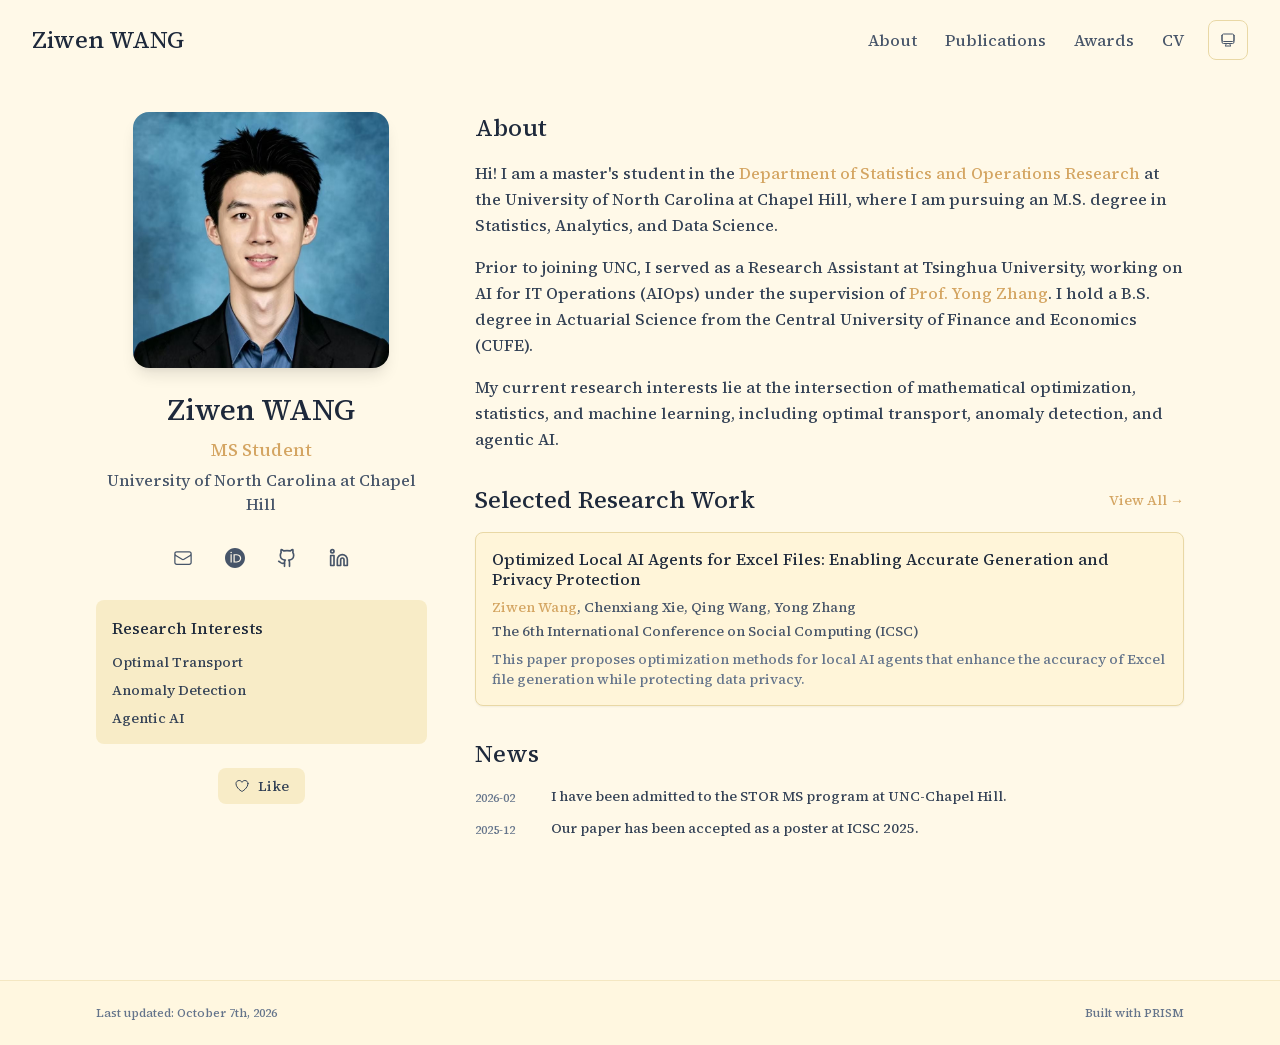
==== commit d3eab926: "Update: Synchronizing latest changes" ====
--- a/index.html
+++ b/index.html
@@ -1,4 +1,4 @@
-<!DOCTYPE html><html lang="en" class="scroll-smooth"><head><meta charSet="utf-8"/><meta name="viewport" content="width=device-width, initial-scale=1"/><link rel="preload" as="image" href="/bio.jpg"/><link rel="stylesheet" href="/_next/static/css/1323167429cc407e.css" data-precedence="next"/><link rel="preload" as="script" fetchPriority="low" href="/_next/static/chunks/webpack-af78f5c2c11af041.js"/><script src="/_next/static/chunks/4bd1b696-70b6d399998de86a.js" async=""></script><script src="/_next/static/chunks/684-5aaa8290a129f299.js" async=""></script><script src="/_next/static/chunks/main-app-802bb98908832989.js" async=""></script><script src="/_next/static/chunks/461-a9a5d7b05a71d978.js" async=""></script><script src="/_next/static/chunks/874-6cc630662f3664af.js" async=""></script><script src="/_next/static/chunks/291-e39730cc9327e39b.js" async=""></script><script src="/_next/static/chunks/app/layout-d45a413940bb8a6c.js" async=""></script><script src="/_next/static/chunks/178-595a94b9af1e67b5.js" async=""></script><script src="/_next/static/chunks/748-abdcac66b902b175.js" async=""></script><script src="/_next/static/chunks/app/page-6ce8e4451b1fd9cc.js" async=""></script><link rel="icon" href="/favicon.svg" type="image/svg+xml"/><link rel="dns-prefetch" href="https://jialeliu.com"/><link rel="preconnect" href="https://jialeliu.com" crossorigin=""/><link rel="preload" as="font" type="font/woff2" href="https://jialeliu.com/fonts/georgiab.woff2" crossorigin=""/><script>
+<!DOCTYPE html><html lang="en" class="__variable_30b9be scroll-smooth"><head><meta charSet="utf-8"/><meta name="viewport" content="width=device-width, initial-scale=1"/><link rel="preload" as="image" href="/bio.jpg"/><link rel="stylesheet" href="/_next/static/css/6dbc36bc0226dfd9.css" data-precedence="next"/><link rel="preload" as="script" fetchPriority="low" href="/_next/static/chunks/webpack-05eddf7aec1744ca.js"/><script src="/_next/static/chunks/4bd1b696-70b6d399998de86a.js" async=""></script><script src="/_next/static/chunks/684-5aaa8290a129f299.js" async=""></script><script src="/_next/static/chunks/main-app-d6baa459be07ffe4.js" async=""></script><script src="/_next/static/chunks/461-a9a5d7b05a71d978.js" async=""></script><script src="/_next/static/chunks/874-6cc630662f3664af.js" async=""></script><script src="/_next/static/chunks/677-d81959b884454cb9.js" async=""></script><script src="/_next/static/chunks/app/layout-a005c8b0b180a3b3.js" async=""></script><script src="/_next/static/chunks/178-595a94b9af1e67b5.js" async=""></script><script src="/_next/static/chunks/748-45abf977bf78acc0.js" async=""></script><script src="/_next/static/chunks/app/page-27a496ef1225444b.js" async=""></script><link rel="icon" href="/favicon.svg" type="image/svg+xml"/><script>
               try {
                 const theme = localStorage.getItem('theme-storage');
                 const parsed = theme ? JSON.parse(theme) : null;
@@ -57,6 +57,6 @@
       root.lang = 'en';
       root.setAttribute('data-locale', 'en');
     }
-  </script><title>Ziwen WANG</title><meta name="description" content="Olivier Wang&#x27;s Homepage"/><meta name="author" content="Ziwen WANG"/><meta name="keywords" content="Ziwen WANG,PhD,Research,The University of North Carolina at Chapel Hill"/><meta name="creator" content="Ziwen WANG"/><meta name="publisher" content="Ziwen WANG"/><meta property="og:title" content="Ziwen WANG"/><meta property="og:description" content="Olivier Wang&#x27;s Homepage"/><meta property="og:site_name" content="Ziwen WANG&#x27;s Academic Website"/><meta property="og:locale" content="en_US"/><meta property="og:type" content="website"/><meta name="twitter:card" content="summary"/><meta name="twitter:title" content="Ziwen WANG"/><meta name="twitter:description" content="Olivier Wang&#x27;s Homepage"/><link rel="icon" href="/favicon.svg"/><script>document.querySelectorAll('body link[rel="icon"], body link[rel="apple-touch-icon"]').forEach(el => document.head.appendChild(el))</script><script src="/_next/static/chunks/polyfills-42372ed130431b0a.js" noModule=""></script></head><body class="font-sans antialiased"><div style="visibility:hidden"><nav class="fixed top-0 left-0 right-0 z-50" data-headlessui-state=""><div class="transition-all duration-300 ease-out bg-transparent" style="transform:translateY(-100px)"><div class="max-w-7xl mx-auto px-4 sm:px-6 lg:px-8"><div class="flex justify-between items-center h-16 lg:h-20"><div class="flex-shrink-0" tabindex="0"><a class="text-xl lg:text-2xl font-serif font-semibold text-primary hover:text-accent transition-colors duration-200" href="/">Ziwen WANG</a></div><div class="hidden lg:block"><div class="ml-10 flex items-center space-x-3"><div class="relative flex items-baseline space-x-1"><a data-nav-href="/" class="relative px-3 py-2 text-sm font-medium rounded-lg transition-colors duration-150 text-primary" href="/">About</a><a data-nav-href="/publications" class="relative px-3 py-2 text-sm font-medium rounded-lg transition-colors duration-150 text-neutral-600" href="/publications/">Publications</a><a data-nav-href="/awards" class="relative px-3 py-2 text-sm font-medium rounded-lg transition-colors duration-150 text-neutral-600" href="/awards/">Awards</a><a data-nav-href="/cv" class="relative px-3 py-2 text-sm font-medium rounded-lg transition-colors duration-150 text-neutral-600" href="/cv/">CV</a></div><div class="flex items-center justify-center w-10 h-10 rounded-lg border border-neutral-200 dark:border-[rgba(148,163,184,0.24)] bg-background dark:bg-neutral-800"><div class="w-4 h-4 rounded-full bg-neutral-300 animate-pulse"></div></div></div></div><div class="lg:hidden flex items-center space-x-2"><div class="flex items-center justify-center w-10 h-10 rounded-lg border border-neutral-200 dark:border-[rgba(148,163,184,0.24)] bg-background dark:bg-neutral-800"><div class="w-4 h-4 rounded-full bg-neutral-300 animate-pulse"></div></div><button class="inline-flex items-center justify-center p-2 rounded-md text-neutral-600 hover:text-primary hover:bg-neutral-100 dark:hover:bg-neutral-800 focus:outline-none focus:ring-2 focus:ring-inset focus:ring-accent transition-colors duration-200" id="headlessui-disclosure-button-«R7pdb»" type="button" aria-expanded="false" data-headlessui-state=""><span class="sr-only">Open main menu</span><div><svg xmlns="http://www.w3.org/2000/svg" fill="none" viewBox="0 0 24 24" stroke-width="1.5" stroke="currentColor" aria-hidden="true" data-slot="icon" class="block h-6 w-6"><path stroke-linecap="round" stroke-linejoin="round" d="M3.75 6.75h16.5M3.75 12h16.5m-16.5 5.25h16.5"></path></svg></div></button></div></div></div></div></nav><main class="min-h-screen pt-16 lg:pt-20"><div class="max-w-6xl mx-auto px-4 sm:px-6 lg:px-8 py-8 bg-background min-h-screen"><div class="grid grid-cols-1 lg:grid-cols-3 gap-12"><div class="lg:col-span-1"><div class="sticky top-8" style="opacity:0;transform:translateY(20px)"><div class="w-64 h-64 mx-auto mb-6 rounded-2xl overflow-hidden shadow-lg hover:shadow-xl transition-all duration-200 hover:scale-105"><img alt="Ziwen WANG" width="256" height="256" decoding="async" data-nimg="1" class="w-full h-full object-cover object-[32%_center]" style="color:transparent" src="/bio.jpg"/></div><div class="text-center mb-6"><h1 class="text-3xl font-serif font-bold text-primary mb-2">Ziwen WANG</h1><p class="text-lg text-accent font-medium mb-1">MS Student</p><p class="text-neutral-600 mb-2">The University of North Carolina at Chapel Hill</p></div><div class="flex flex-wrap justify-center gap-3 sm:gap-4 mb-6 relative px-2"><div class="relative"><button class="p-2 sm:p-2 transition-colors duration-200 text-neutral-600 dark:text-neutral-400 hover:text-accent" aria-label="Email"><svg xmlns="http://www.w3.org/2000/svg" fill="none" viewBox="0 0 24 24" stroke-width="1.5" stroke="currentColor" aria-hidden="true" data-slot="icon" class="h-5 w-5"><path stroke-linecap="round" stroke-linejoin="round" d="M21.75 6.75v10.5a2.25 2.25 0 0 1-2.25 2.25h-15a2.25 2.25 0 0 1-2.25-2.25V6.75m19.5 0A2.25 2.25 0 0 0 19.5 4.5h-15a2.25 2.25 0 0 0-2.25 2.25m19.5 0v.243a2.25 2.25 0 0 1-1.07 1.916l-7.5 4.615a2.25 2.25 0 0 1-2.36 0L3.32 8.91a2.25 2.25 0 0 1-1.07-1.916V6.75"></path></svg></button></div><a href="https://orcid.org/0009-0000-1724-9353" target="_blank" rel="noopener noreferrer" class="p-2 sm:p-2 text-neutral-600 dark:text-neutral-400 hover:text-accent transition-colors duration-200" aria-label="ORCID"><svg viewBox="0 0 24 24" fill="currentColor" class="h-5 w-5" xmlns="http://www.w3.org/2000/svg"><path d="M12 0C5.372 0 0 5.372 0 12s5.372 12 12 12 12-5.372 12-12S18.628 0 12 0zM7.369 4.378c.525 0 .947.431.947.947s-.422.947-.947.947a.95.95 0 0 1-.947-.947c0-.525.422-.947.947-.947zm-.722 3.038h1.444v10.041H6.647V7.416zm3.562 0h3.9c3.712 0 5.344 2.653 5.344 5.025 0 2.578-2.016 5.025-5.325 5.025h-3.919V7.416zm1.444 1.303v7.444h2.297c3.272 0 4.022-2.484 4.022-3.722 0-2.016-1.284-3.722-4.097-3.722h-2.222z"></path></svg></a><a href="https://github.com/ZiwenOlivierWang" target="_blank" rel="noopener noreferrer" class="p-2 sm:p-2 text-neutral-600 dark:text-neutral-400 hover:text-accent transition-colors duration-200" aria-label="GitHub"><svg xmlns="http://www.w3.org/2000/svg" width="24" height="24" viewBox="0 0 24 24" fill="none" stroke="currentColor" stroke-width="2" stroke-linecap="round" stroke-linejoin="round" class="lucide lucide-github h-5 w-5" aria-hidden="true"><path d="M15 22v-4a4.8 4.8 0 0 0-1-3.5c3 0 6-2 6-5.5.08-1.25-.27-2.48-1-3.5.28-1.15.28-2.35 0-3.5 0 0-1 0-3 1.5-2.64-.5-5.36-.5-8 0C6 2 5 2 5 2c-.3 1.15-.3 2.35 0 3.5A5.403 5.403 0 0 0 4 9c0 3.5 3 5.5 6 5.5-.39.49-.68 1.05-.85 1.65-.17.6-.22 1.23-.15 1.85v4"></path><path d="M9 18c-4.51 2-5-2-7-2"></path></svg></a><a href="https://www.linkedin.com/in/ziwen-wang-b13605321/" target="_blank" rel="noopener noreferrer" class="p-2 sm:p-2 text-neutral-600 dark:text-neutral-400 hover:text-accent transition-colors duration-200" aria-label="LinkedIn"><svg xmlns="http://www.w3.org/2000/svg" width="24" height="24" viewBox="0 0 24 24" fill="none" stroke="currentColor" stroke-width="2" stroke-linecap="round" stroke-linejoin="round" class="lucide lucide-linkedin h-5 w-5" aria-hidden="true"><path d="M16 8a6 6 0 0 1 6 6v7h-4v-7a2 2 0 0 0-2-2 2 2 0 0 0-2 2v7h-4v-7a6 6 0 0 1 6-6z"></path><rect width="4" height="12" x="2" y="9"></rect><circle cx="4" cy="4" r="2"></circle></svg></a></div><div class="bg-neutral-100 dark:bg-neutral-800 rounded-lg p-4 mb-6 hover:shadow-lg transition-all duration-200 hover:scale-[1.02]"><h3 class="font-semibold text-primary mb-3">Research Interests</h3><div class="space-y-2 text-sm text-neutral-700 dark:text-neutral-500"><div>Anomaly Detection</div><div>Time Series Forecasting</div><div>Mathematical Optimization</div><div>Agentic AI</div></div></div><div class="flex justify-center"><div class="relative"><button class="flex items-center space-x-2 px-4 py-2 rounded-lg font-medium text-sm transition-all duration-200 bg-neutral-100 dark:bg-neutral-800 text-neutral-700 dark:text-neutral-500 hover:bg-red-50 dark:hover:bg-red-900/20 hover:text-red-600 dark:hover:text-red-400 cursor-pointer" tabindex="0"><svg xmlns="http://www.w3.org/2000/svg" fill="none" viewBox="0 0 24 24" stroke-width="1.5" stroke="currentColor" aria-hidden="true" data-slot="icon" class="h-4 w-4"><path stroke-linecap="round" stroke-linejoin="round" d="M21 8.25c0-2.485-2.099-4.5-4.688-4.5-1.935 0-3.597 1.126-4.312 2.733-.715-1.607-2.377-2.733-4.313-2.733C5.1 3.75 3 5.765 3 8.25c0 7.22 9 12 9 12s9-4.78 9-12Z"></path></svg><span>Like</span></button></div></div></div></div><div class="lg:col-span-2 space-y-8"><section id="about" class="scroll-mt-24 space-y-8"><section style="opacity:0;transform:translateY(20px)"><h2 class="text-2xl font-serif font-bold text-primary mb-4">About</h2><div class="text-neutral-700 dark:text-neutral-600 leading-relaxed"><p class="mb-4 last:mb-0">I am an incoming student in the <a href="https://stor.unc.edu/" node="[object Object]" target="_blank" rel="noopener noreferrer" class="text-accent font-medium transition-all duration-200 rounded hover:bg-accent/10 hover:shadow-sm">Department of Statistics and Operations Research</a> at UNC-Chapel Hill, where I will pursue an MS degree in Statistics and Operations Research with a concentration in Statistics, Analytics, and Data Science.</p>
-<p class="mb-4 last:mb-0">Prior to joining UNC, I served as a Research Assistant at Tsinghua University, working on AI for IT Operations (AIOps) under the supervision of <a href="https://dagege.github.io/" node="[object Object]" target="_blank" rel="noopener noreferrer" class="text-accent font-medium transition-all duration-200 rounded hover:bg-accent/10 hover:shadow-sm">Prof. Yong Zhang</a>. I hold a BS degree in Actuarial Science from the Central University of Finance and Economics (CUFE).</p>
-<p class="mb-4 last:mb-0">My current research interests lie at the intersection of anomaly detection, time series forecasting, mathematical optimization, and agentic AI.</p></div></section><section style="opacity:0;transform:translateY(20px)"><div class="flex items-center justify-between mb-4"><h2 class="text-2xl font-serif font-bold text-primary">Selected Research Work</h2><a class="text-accent hover:text-accent-dark text-sm font-medium transition-all duration-200 rounded hover:bg-accent/10 hover:shadow-sm" href="/publications/">View All<!-- --> →</a></div><div class="space-y-4"><div class="bg-neutral-50 dark:bg-neutral-800 p-4 rounded-lg shadow-sm border border-neutral-200 dark:border-[rgba(148,163,184,0.24)] hover:shadow-lg transition-all duration-200 hover:scale-[1.02]" style="opacity:0;transform:translateY(20px)"><h3 class="font-semibold text-primary mb-2 leading-tight">Optimized Local AI Agents for Excel Files: Enabling Accurate Generation and Privacy Protection</h3><p class="text-sm text-neutral-600 dark:text-neutral-500 mb-1"><span><span class="font-semibold text-accent ">Ziwen Wang</span>, </span><span><span class=" ">Chenxiang Xie</span>, </span><span><span class=" ">Qing Wang</span>, </span><span><span class=" ">Yong Zhang</span></span></p><p class="text-sm text-neutral-600 dark:text-neutral-500 mb-2">The 6th International Conference on Social Computing (ICSC)</p><p class="text-sm text-neutral-500 dark:text-neutral-500 line-clamp-2">This paper proposes optimization methods for local AI agents that enhance the accuracy of Excel file generation while protecting data privacy.</p></div></div></section><section style="opacity:0;transform:translateY(20px)"><h2 class="text-2xl font-serif font-bold text-primary mb-4">News</h2><div class="space-y-3"><div class="flex items-start space-x-3"><span class="text-xs text-neutral-500 mt-1 w-16 flex-shrink-0">2026-02</span><p class="text-sm text-neutral-700">I have been admitted to the STOR MS program at UNC-Chapel Hill.</p></div><div class="flex items-start space-x-3"><span class="text-xs text-neutral-500 mt-1 w-16 flex-shrink-0">2025-12</span><p class="text-sm text-neutral-700">Our paper has been accepted as a poster at ICSC 2025.</p></div></div></section></section></div></div></div><!--$--><!--/$--><!--$--><!--/$--></main><footer class="border-t border-neutral-200/50 bg-neutral-50/50 dark:bg-neutral-900/50 dark:border-neutral-700/50"><div class="max-w-6xl mx-auto px-4 sm:px-6 lg:px-8 py-6"><div class="flex flex-col sm:flex-row justify-between items-center gap-2"><p class="text-xs text-neutral-500">Last updated<!-- -->: <!-- -->April 28th, 2026</p><p class="text-xs text-neutral-500 flex items-center"><a href="https://github.com/xyjoey/PRISM" target="_blank" rel="noopener noreferrer">Built with PRISM</a><span class="ml-2">🚀</span></p></div></div></footer></div><script src="/_next/static/chunks/webpack-af78f5c2c11af041.js" async=""></script><script>(self.__next_f=self.__next_f||[]).push([0])</script><script>self.__next_f.push([1,"1:\"$Sreact.fragment\"\n3:I[3719,[\"461\",\"static/chunks/461-a9a5d7b05a71d978.js\",\"874\",\"static/chunks/874-6cc630662f3664af.js\",\"291\",\"static/chunks/291-e39730cc9327e39b.js\",\"177\",\"static/chunks/app/layout-d45a413940bb8a6c.js\"],\"ThemeProvider\"]\n4:I[310,[\"461\",\"static/chunks/461-a9a5d7b05a71d978.js\",\"874\",\"static/chunks/874-6cc630662f3664af.js\",\"291\",\"static/chunks/291-e39730cc9327e39b.js\",\"177\",\"static/chunks/app/layout-d45a413940bb8a6c.js\"],\"LocaleProvider\"]\n5:I[4574,[\"461\",\"static/chunks/461-a9a5d7b05a71d978.js\",\"874\",\"static/chunks/874-6cc630662f3664af.js\",\"291\",\"static/chunks/291-e39730cc9327e39b.js\",\"177\",\"static/chunks/app/layout-d45a413940bb8a6c.js\"],\"default\"]\n6:I[7555,[],\"\"]\n7:I[1295,[],\"\"]\n8:I[2548,[\"461\",\"static/chunks/461-a9a5d7b05a71d978.js\",\"874\",\"static/chunks/874-6cc630662f3664af.js\",\"291\",\"static/chunks/291-e39730cc9327e39b.js\",\"177\",\"static/chunks/app/layout-d45a413940bb8a6c.js\"],\"default\"]\n9:I[6613,[\"461\",\"static/chunks/461-a9a5d7b05a71d978.js\",\"178\",\"static/chunks/178-595a94b9af1e67b5.js\",\"874\",\"static/chunks/874-6cc630662f3664af.js\",\"748\",\"static/chunks/748-abdcac66b902b175.js\",\"974\",\"static/chunks/app/page-6ce8e4451b1fd9cc.js\"],\"default\"]\nb:I[9665,[],\"MetadataBoundary\"]\nd:I[9665,[],\"OutletBoundary\"]\n10:I[4911,[],\"AsyncMetadataOutlet\"]\n12:I[9665,[],\"ViewportBoundary\"]\n14:I[6614,[],\"\"]\n:HL[\"/_next/static/css/1323167429cc407e.css\",\"style\"]\n2:T57a,\n    try {\n      const cfg = {\"enabled\":false,\"locales\":[\"en\"],\"defaultLocale\":\"en\",\"mode\":\"auto\",\"fixedLocale\":\"en\",\"persist\":true,\"switcher\":false,\"labels\":{\"en\":\"en\"}};\n      const storageKey = 'locale-storage';\n      const normalize = (value) =\u003e typeof value === 'string' ? value.trim().replace('_', '-').toLowerCase() : '';\n      const matchLocale = (candidate) =\u003e {\n        const normalized = normalize(candidate);\n        if (!normalized) return null;\n        if (cfg.locales.includes(normalized)) return normalized;\n        const language = normalized.split('-')[0];\n        if (cfg.locales.includes(language)) return language;\n        return null;\n      };"])</script><script>self.__next_f.push([1,"\n\n      let resolved = null;\n\n      if (cfg.persist) {\n        resolved = matchLocale(localStorage.getItem(storageKey));\n      }\n\n      if (!resolved) {\n        if (cfg.mode === 'fixed') {\n          resolved = cfg.fixedLocale;\n        } else {\n          resolved = matchLocale(navigator.language);\n        }\n      }\n\n      if (!resolved) {\n        resolved = cfg.defaultLocale;\n      }\n\n      const root = document.documentElement;\n      root.lang = resolved;\n      root.setAttribute('data-locale', resolved);\n\n      if (cfg.persist) {\n        localStorage.setItem(storageKey, resolved);\n      }\n    } catch (e) {\n      const root = document.documentElement;\n      root.lang = 'en';\n      root.setAttribute('data-locale', 'en');\n    }\n  a:T533,@misc{wang2025optimized,\n  title = {Optimized Local AI Agents for Excel Files: Enabling Accurate Generation and Privacy Protection},\n  booktitle = {The 6th International Conference on Social Computing (ICSC)},\n  author = {Wang, Ziwen and Xie, Chenxiang and Wang, Qing and Zhang, Yong},\n  year = {2025},\n  month = {dec},\n  howpublished = {Poster presented at the 6th International Conference on Social Computing (ICSC 2025)},\n  address = {Shanghai, China},\n  note = {Poster Session},\n  abstract = {With the rapid development of AI agents, deploying agents in local environments for automated office document generation has emerged as a significant research direction, particularly in socially sensitive contexts where data privacy and trust are critical. This study presents a locally deployable AI agent designed for automated Excel file generation and proposes targeted optimization strategies with a focus on tool integration and prompt engineering. A comprehensive evaluation across diverse task sets demonstrates that the optimizations significantly enhance content accuracy, formula correctness, and structural fidelity. These findings confirm the feasibility of local Excel agents and provide practical insights into designing efficient solutions for automated document generation while ensuring da"])</script><script>self.__next_f.push([1,"ta privacy and security.}\n}"])</script><script>self.__next_f.push([1,"0:{\"P\":null,\"b\":\"Y_PRSrYq2ETwOCPEgNQOP\",\"p\":\"\",\"c\":[\"\",\"\"],\"i\":false,\"f\":[[[\"\",{\"children\":[\"__PAGE__\",{}]},\"$undefined\",\"$undefined\",true],[\"\",[\"$\",\"$1\",\"c\",{\"children\":[[[\"$\",\"link\",\"0\",{\"rel\":\"stylesheet\",\"href\":\"/_next/static/css/1323167429cc407e.css\",\"precedence\":\"next\",\"crossOrigin\":\"$undefined\",\"nonce\":\"$undefined\"}]],[\"$\",\"html\",null,{\"lang\":\"en\",\"className\":\"scroll-smooth\",\"suppressHydrationWarning\":true,\"children\":[[\"$\",\"head\",null,{\"children\":[[\"$\",\"link\",null,{\"rel\":\"icon\",\"href\":\"/favicon.svg\",\"type\":\"image/svg+xml\"}],[\"$\",\"link\",null,{\"rel\":\"dns-prefetch\",\"href\":\"https://jialeliu.com\"}],[\"$\",\"link\",null,{\"rel\":\"preconnect\",\"href\":\"https://jialeliu.com\",\"crossOrigin\":\"\"}],[\"$\",\"link\",null,{\"rel\":\"preload\",\"as\":\"font\",\"type\":\"font/woff2\",\"href\":\"https://jialeliu.com/fonts/georgiab.woff2\",\"crossOrigin\":\"\"}],[\"$\",\"script\",null,{\"dangerouslySetInnerHTML\":{\"__html\":\"\\n              try {\\n                const theme = localStorage.getItem('theme-storage');\\n                const parsed = theme ? JSON.parse(theme) : null;\\n                const setting = parsed?.state?.theme || 'system';\\n                const prefersDark = typeof window !== 'undefined' \u0026\u0026 window.matchMedia \u0026\u0026 window.matchMedia('(prefers-color-scheme: dark)').matches;\\n                const effective = setting === 'dark' ? 'dark' : (setting === 'light' ? 'light' : (prefersDark ? 'dark' : 'light'));\\n                var root = document.documentElement;\\n                root.classList.add(effective);\\n                root.setAttribute('data-theme', effective);\\n              } catch (e) {\\n                var root = document.documentElement;\\n                root.classList.add('light');\\n                root.setAttribute('data-theme', 'light');\\n              }\\n            \"}}],[\"$\",\"script\",null,{\"dangerouslySetInnerHTML\":{\"__html\":\"$2\"}}]]}],[\"$\",\"body\",null,{\"className\":\"font-sans antialiased\",\"children\":[\"$\",\"$L3\",null,{\"children\":[\"$\",\"$L4\",null,{\"config\":{\"enabled\":false,\"locales\":[\"en\"],\"defaultLocale\":\"en\",\"mode\":\"auto\",\"fixedLocale\":\"en\",\"persist\":true,\"switcher\":false,\"labels\":{\"en\":\"en\"}},\"children\":[[\"$\",\"$L5\",null,{\"items\":[{\"title\":\"About\",\"type\":\"page\",\"target\":\"about\",\"href\":\"/\"},{\"title\":\"Publications\",\"type\":\"page\",\"target\":\"publications\",\"href\":\"/publications\"},{\"title\":\"Awards\",\"type\":\"page\",\"target\":\"awards\",\"href\":\"/awards\"},{\"title\":\"CV\",\"type\":\"page\",\"target\":\"cv\",\"href\":\"/cv\"}],\"siteTitle\":\"Ziwen WANG\",\"enableOnePageMode\":false,\"i18n\":\"$0:f:0:1:1:props:children:1:props:children:1:props:children:props:children:props:config\",\"itemsByLocale\":{\"en\":[{\"title\":\"About\",\"type\":\"page\",\"target\":\"about\",\"href\":\"/\"},{\"title\":\"Publications\",\"type\":\"page\",\"target\":\"publications\",\"href\":\"/publications\"},{\"title\":\"Awards\",\"type\":\"page\",\"target\":\"awards\",\"href\":\"/awards\"},{\"title\":\"CV\",\"type\":\"page\",\"target\":\"cv\",\"href\":\"/cv\"}]},\"siteTitleByLocale\":{\"en\":\"Ziwen WANG\"}}],[\"$\",\"main\",null,{\"className\":\"min-h-screen pt-16 lg:pt-20\",\"children\":[\"$\",\"$L6\",null,{\"parallelRouterKey\":\"children\",\"error\":\"$undefined\",\"errorStyles\":\"$undefined\",\"errorScripts\":\"$undefined\",\"template\":[\"$\",\"$L7\",null,{}],\"templateStyles\":\"$undefined\",\"templateScripts\":\"$undefined\",\"notFound\":[[[\"$\",\"title\",null,{\"children\":\"404: This page could not be found.\"}],[\"$\",\"div\",null,{\"style\":{\"fontFamily\":\"system-ui,\\\"Segoe UI\\\",Roboto,Helvetica,Arial,sans-serif,\\\"Apple Color Emoji\\\",\\\"Segoe UI Emoji\\\"\",\"height\":\"100vh\",\"textAlign\":\"center\",\"display\":\"flex\",\"flexDirection\":\"column\",\"alignItems\":\"center\",\"justifyContent\":\"center\"},\"children\":[\"$\",\"div\",null,{\"children\":[[\"$\",\"style\",null,{\"dangerouslySetInnerHTML\":{\"__html\":\"body{color:#000;background:#fff;margin:0}.next-error-h1{border-right:1px solid rgba(0,0,0,.3)}@media (prefers-color-scheme:dark){body{color:#fff;background:#000}.next-error-h1{border-right:1px solid rgba(255,255,255,.3)}}\"}}],[\"$\",\"h1\",null,{\"className\":\"next-error-h1\",\"style\":{\"display\":\"inline-block\",\"margin\":\"0 20px 0 0\",\"padding\":\"0 23px 0 0\",\"fontSize\":24,\"fontWeight\":500,\"verticalAlign\":\"top\",\"lineHeight\":\"49px\"},\"children\":404}],[\"$\",\"div\",null,{\"style\":{\"display\":\"inline-block\"},\"children\":[\"$\",\"h2\",null,{\"style\":{\"fontSize\":14,\"fontWeight\":400,\"lineHeight\":\"49px\",\"margin\":0},\"children\":\"This page could not be found.\"}]}]]}]}]],[]],\"forbidden\":\"$undefined\",\"unauthorized\":\"$undefined\"}]}],[\"$\",\"$L8\",null,{\"lastUpdated\":\"April 28th, 2026\",\"lastUpdatedByLocale\":{\"en\":\"April 28th, 2026\"},\"defaultLocale\":\"en\"}]]}]}]}]]}]]}],{\"children\":[\"__PAGE__\",[\"$\",\"$1\",\"c\",{\"children\":[[\"$\",\"$L9\",null,{\"dataByLocale\":{\"en\":{\"author\":{\"name\":\"Ziwen WANG\",\"title\":\"MS Student\",\"institution\":\"The University of North Carolina at Chapel Hill\",\"avatar\":\"/bio.jpg\"},\"social\":{\"email\":\"zwwang@unc.edu\",\"orcid\":\"https://orcid.org/0009-0000-1724-9353\",\"github\":\"https://github.com/ZiwenOlivierWang\",\"linkedin\":\"https://www.linkedin.com/in/ziwen-wang-b13605321/\"},\"features\":{\"enable_likes\":true,\"enable_one_page_mode\":false},\"enableOnePageMode\":false,\"researchInterests\":[\"Anomaly Detection\",\"Time Series Forecasting\",\"Mathematical Optimization\",\"Agentic AI\"],\"pagesToShow\":[{\"type\":\"about\",\"id\":\"about\",\"sections\":[{\"id\":\"about\",\"type\":\"markdown\",\"source\":\"bio.md\",\"title\":\"About\",\"content\":\"I am an incoming student in the [Department of Statistics and Operations Research](https://stor.unc.edu/) at UNC-Chapel Hill, where I will pursue an MS degree in Statistics and Operations Research with a concentration in Statistics, Analytics, and Data Science.\\n\\nPrior to joining UNC, I served as a Research Assistant at Tsinghua University, working on AI for IT Operations (AIOps) under the supervision of [Prof. Yong Zhang](https://dagege.github.io/). I hold a BS degree in Actuarial Science from the Central University of Finance and Economics (CUFE).\\n\\nMy current research interests lie at the intersection of anomaly detection, time series forecasting, mathematical optimization, and agentic AI.\"},{\"id\":\"featured_publications\",\"type\":\"publications\",\"title\":\"Selected Research Work\",\"filter\":\"selected\",\"limit\":5,\"publications\":[{\"id\":\"wang2025optimized\",\"title\":\"Optimized Local AI Agents for Excel Files: Enabling Accurate Generation and Privacy Protection\",\"authors\":[{\"name\":\"Ziwen Wang\",\"isHighlighted\":true,\"isCorresponding\":false,\"isCoAuthor\":false},{\"name\":\"Chenxiang Xie\",\"isHighlighted\":false,\"isCorresponding\":false,\"isCoAuthor\":false},{\"name\":\"Qing Wang\",\"isHighlighted\":false,\"isCorresponding\":false,\"isCoAuthor\":false},{\"name\":\"Yong Zhang\",\"isHighlighted\":false,\"isCorresponding\":false,\"isCoAuthor\":false}],\"year\":2025,\"month\":\"12\",\"type\":\"preprint\",\"status\":\"published\",\"tags\":[],\"keywords\":\"$0:f:0:1:2:children:1:props:children:0:props:dataByLocale:en:pagesToShow:0:sections:1:publications:0:tags\",\"researchArea\":\"machine-learning\",\"journal\":\"\",\"conference\":\"The 6th International Conference on Social Computing (ICSC)\",\"abstract\":\"With the rapid development of AI agents, deploying agents in local environments for automated office document generation has emerged as a significant research direction, particularly in socially sensitive contexts where data privacy and trust are critical. This study presents a locally deployable AI agent designed for automated Excel file generation and proposes targeted optimization strategies with a focus on tool integration and prompt engineering. A comprehensive evaluation across diverse task sets demonstrates that the optimizations significantly enhance content accuracy, formula correctness, and structural fidelity. These findings confirm the feasibility of local Excel agents and provide practical insights into designing efficient solutions for automated document generation while ensuring data privacy and security.\",\"description\":\"This paper proposes optimization methods for local AI agents that enhance the accuracy of Excel file generation while protecting data privacy.\",\"selected\":true,\"bibtex\":\"$a\"}]},{\"id\":\"news\",\"type\":\"list\",\"title\":\"News\",\"source\":\"news.toml\",\"items\":[{\"date\":\"2026-02\",\"content\":\"I have been admitted to the STOR MS program at UNC-Chapel Hill.\"},{\"date\":\"2025-12\",\"content\":\"Our paper has been accepted as a poster at ICSC 2025.\"}]}]}]}},\"defaultLocale\":\"en\"}],[\"$\",\"$Lb\",null,{\"children\":\"$Lc\"}],null,[\"$\",\"$Ld\",null,{\"children\":[\"$Le\",\"$Lf\",[\"$\",\"$L10\",null,{\"promise\":\"$@11\"}]]}]]}],{},null,false]},null,false],[\"$\",\"$1\",\"h\",{\"children\":[null,[\"$\",\"$1\",\"nV68xA8I6k7943JH0Bd2_\",{\"children\":[[\"$\",\"$L12\",null,{\"children\":\"$L13\"}],null]}],null]}],false]],\"m\":\"$undefined\",\"G\":[\"$14\",\"$undefined\"],\"s\":false,\"S\":true}\n"])</script><script>self.__next_f.push([1,"15:\"$Sreact.suspense\"\n16:I[4911,[],\"AsyncMetadata\"]\nc:[\"$\",\"$15\",null,{\"fallback\":null,\"children\":[\"$\",\"$L16\",null,{\"promise\":\"$@17\"}]}]\n"])</script><script>self.__next_f.push([1,"f:null\n"])</script><script>self.__next_f.push([1,"13:[[\"$\",\"meta\",\"0\",{\"charSet\":\"utf-8\"}],[\"$\",\"meta\",\"1\",{\"name\":\"viewport\",\"content\":\"width=device-width, initial-scale=1\"}]]\ne:null\n"])</script><script>self.__next_f.push([1,"17:{\"metadata\":[[\"$\",\"title\",\"0\",{\"children\":\"Ziwen WANG\"}],[\"$\",\"meta\",\"1\",{\"name\":\"description\",\"content\":\"Olivier Wang's Homepage\"}],[\"$\",\"meta\",\"2\",{\"name\":\"author\",\"content\":\"Ziwen WANG\"}],[\"$\",\"meta\",\"3\",{\"name\":\"keywords\",\"content\":\"Ziwen WANG,PhD,Research,The University of North Carolina at Chapel Hill\"}],[\"$\",\"meta\",\"4\",{\"name\":\"creator\",\"content\":\"Ziwen WANG\"}],[\"$\",\"meta\",\"5\",{\"name\":\"publisher\",\"content\":\"Ziwen WANG\"}],[\"$\",\"meta\",\"6\",{\"property\":\"og:title\",\"content\":\"Ziwen WANG\"}],[\"$\",\"meta\",\"7\",{\"property\":\"og:description\",\"content\":\"Olivier Wang's Homepage\"}],[\"$\",\"meta\",\"8\",{\"property\":\"og:site_name\",\"content\":\"Ziwen WANG's Academic Website\"}],[\"$\",\"meta\",\"9\",{\"property\":\"og:locale\",\"content\":\"en_US\"}],[\"$\",\"meta\",\"10\",{\"property\":\"og:type\",\"content\":\"website\"}],[\"$\",\"meta\",\"11\",{\"name\":\"twitter:card\",\"content\":\"summary\"}],[\"$\",\"meta\",\"12\",{\"name\":\"twitter:title\",\"content\":\"Ziwen WANG\"}],[\"$\",\"meta\",\"13\",{\"name\":\"twitter:description\",\"content\":\"Olivier Wang's Homepage\"}],[\"$\",\"link\",\"14\",{\"rel\":\"icon\",\"href\":\"/favicon.svg\"}]],\"error\":null,\"digest\":\"$undefined\"}\n11:{\"metadata\":\"$17:metadata\",\"error\":null,\"digest\":\"$undefined\"}\n"])</script></body></html>+  </script><title>Ziwen WANG</title><meta name="description" content="Olivier Wang&#x27;s Homepage"/><meta name="author" content="Ziwen WANG"/><meta name="keywords" content="Ziwen WANG,PhD,Research,University of North Carolina at Chapel Hill"/><meta name="creator" content="Ziwen WANG"/><meta name="publisher" content="Ziwen WANG"/><meta property="og:title" content="Ziwen WANG"/><meta property="og:description" content="Olivier Wang&#x27;s Homepage"/><meta property="og:site_name" content="Ziwen WANG&#x27;s Academic Website"/><meta property="og:locale" content="en_US"/><meta property="og:type" content="website"/><meta name="twitter:card" content="summary"/><meta name="twitter:title" content="Ziwen WANG"/><meta name="twitter:description" content="Olivier Wang&#x27;s Homepage"/><link rel="icon" href="/favicon.svg"/><script>document.querySelectorAll('body link[rel="icon"], body link[rel="apple-touch-icon"]').forEach(el => document.head.appendChild(el))</script><script src="/_next/static/chunks/polyfills-42372ed130431b0a.js" noModule=""></script></head><body class="font-sans antialiased"><div style="visibility:hidden"><nav class="fixed top-0 left-0 right-0 z-50" data-headlessui-state=""><div class="transition-all duration-300 ease-out bg-transparent" style="transform:translateY(-100px)"><div class="max-w-7xl mx-auto px-4 sm:px-6 lg:px-8"><div class="flex justify-between items-center h-16 lg:h-20"><div class="flex-shrink-0" tabindex="0"><a class="text-xl lg:text-2xl font-serif font-semibold text-primary hover:text-accent transition-colors duration-200" href="/">Ziwen WANG</a></div><div class="hidden lg:block"><div class="ml-10 flex items-center space-x-3"><div class="relative flex items-baseline space-x-1"><a data-nav-href="/" class="relative px-3 py-2 text-base font-medium rounded-lg transition-colors duration-150 text-primary" href="/">About</a><a data-nav-href="/publications" class="relative px-3 py-2 text-base font-medium rounded-lg transition-colors duration-150 text-neutral-600" href="/publications/">Publications</a><a data-nav-href="/awards" class="relative px-3 py-2 text-base font-medium rounded-lg transition-colors duration-150 text-neutral-600" href="/awards/">Awards</a><a data-nav-href="/cv" class="relative px-3 py-2 text-base font-medium rounded-lg transition-colors duration-150 text-neutral-600" href="/cv/">CV</a></div><div class="flex items-center justify-center w-10 h-10 rounded-lg border border-neutral-200 dark:border-[rgba(148,163,184,0.24)] bg-background dark:bg-neutral-800"><div class="w-4 h-4 rounded-full bg-neutral-300 animate-pulse"></div></div></div></div><div class="lg:hidden flex items-center space-x-2"><div class="flex items-center justify-center w-10 h-10 rounded-lg border border-neutral-200 dark:border-[rgba(148,163,184,0.24)] bg-background dark:bg-neutral-800"><div class="w-4 h-4 rounded-full bg-neutral-300 animate-pulse"></div></div><button class="inline-flex items-center justify-center p-2 rounded-md text-neutral-600 hover:text-primary hover:bg-neutral-100 dark:hover:bg-neutral-800 focus:outline-none focus:ring-2 focus:ring-inset focus:ring-accent transition-colors duration-200" id="headlessui-disclosure-button-«R7pdb»" type="button" aria-expanded="false" data-headlessui-state=""><span class="sr-only">Open main menu</span><div><svg xmlns="http://www.w3.org/2000/svg" fill="none" viewBox="0 0 24 24" stroke-width="1.5" stroke="currentColor" aria-hidden="true" data-slot="icon" class="block h-6 w-6"><path stroke-linecap="round" stroke-linejoin="round" d="M3.75 6.75h16.5M3.75 12h16.5m-16.5 5.25h16.5"></path></svg></div></button></div></div></div></div></nav><main class="min-h-screen pt-16 lg:pt-20"><div class="max-w-6xl mx-auto px-4 sm:px-6 lg:px-8 py-8 bg-background min-h-screen"><div class="grid grid-cols-1 lg:grid-cols-3 gap-12"><div class="lg:col-span-1"><div class="sticky top-8" style="opacity:0;transform:translateY(20px)"><div class="w-64 h-64 mx-auto mb-6 rounded-2xl overflow-hidden shadow-lg hover:shadow-xl transition-all duration-200 hover:scale-105"><img alt="Ziwen WANG" width="256" height="256" decoding="async" data-nimg="1" class="w-full h-full object-cover object-[32%_center]" style="color:transparent" src="/bio.jpg"/></div><div class="text-center mb-6"><h1 class="text-3xl font-serif font-bold text-primary mb-2">Ziwen WANG</h1><p class="text-lg text-accent font-medium mb-1">MS Student</p><p class="text-neutral-600 mb-2">University of North Carolina at Chapel Hill</p></div><div class="flex flex-wrap justify-center gap-3 sm:gap-4 mb-6 relative px-2"><div class="relative"><button class="p-2 sm:p-2 transition-colors duration-200 text-neutral-600 dark:text-neutral-400 hover:text-accent" aria-label="Email"><svg xmlns="http://www.w3.org/2000/svg" fill="none" viewBox="0 0 24 24" stroke-width="1.5" stroke="currentColor" aria-hidden="true" data-slot="icon" class="h-5 w-5"><path stroke-linecap="round" stroke-linejoin="round" d="M21.75 6.75v10.5a2.25 2.25 0 0 1-2.25 2.25h-15a2.25 2.25 0 0 1-2.25-2.25V6.75m19.5 0A2.25 2.25 0 0 0 19.5 4.5h-15a2.25 2.25 0 0 0-2.25 2.25m19.5 0v.243a2.25 2.25 0 0 1-1.07 1.916l-7.5 4.615a2.25 2.25 0 0 1-2.36 0L3.32 8.91a2.25 2.25 0 0 1-1.07-1.916V6.75"></path></svg></button></div><a href="https://orcid.org/0009-0000-1724-9353" target="_blank" rel="noopener noreferrer" class="p-2 sm:p-2 text-neutral-600 dark:text-neutral-400 hover:text-accent transition-colors duration-200" aria-label="ORCID"><svg viewBox="0 0 24 24" fill="currentColor" class="h-5 w-5" xmlns="http://www.w3.org/2000/svg"><path d="M12 0C5.372 0 0 5.372 0 12s5.372 12 12 12 12-5.372 12-12S18.628 0 12 0zM7.369 4.378c.525 0 .947.431.947.947s-.422.947-.947.947a.95.95 0 0 1-.947-.947c0-.525.422-.947.947-.947zm-.722 3.038h1.444v10.041H6.647V7.416zm3.562 0h3.9c3.712 0 5.344 2.653 5.344 5.025 0 2.578-2.016 5.025-5.325 5.025h-3.919V7.416zm1.444 1.303v7.444h2.297c3.272 0 4.022-2.484 4.022-3.722 0-2.016-1.284-3.722-4.097-3.722h-2.222z"></path></svg></a><a href="https://github.com/ZiwenOlivierWang" target="_blank" rel="noopener noreferrer" class="p-2 sm:p-2 text-neutral-600 dark:text-neutral-400 hover:text-accent transition-colors duration-200" aria-label="GitHub"><svg xmlns="http://www.w3.org/2000/svg" width="24" height="24" viewBox="0 0 24 24" fill="none" stroke="currentColor" stroke-width="2" stroke-linecap="round" stroke-linejoin="round" class="lucide lucide-github h-5 w-5" aria-hidden="true"><path d="M15 22v-4a4.8 4.8 0 0 0-1-3.5c3 0 6-2 6-5.5.08-1.25-.27-2.48-1-3.5.28-1.15.28-2.35 0-3.5 0 0-1 0-3 1.5-2.64-.5-5.36-.5-8 0C6 2 5 2 5 2c-.3 1.15-.3 2.35 0 3.5A5.403 5.403 0 0 0 4 9c0 3.5 3 5.5 6 5.5-.39.49-.68 1.05-.85 1.65-.17.6-.22 1.23-.15 1.85v4"></path><path d="M9 18c-4.51 2-5-2-7-2"></path></svg></a><a href="https://www.linkedin.com/in/ziwen-wang-b13605321/" target="_blank" rel="noopener noreferrer" class="p-2 sm:p-2 text-neutral-600 dark:text-neutral-400 hover:text-accent transition-colors duration-200" aria-label="LinkedIn"><svg xmlns="http://www.w3.org/2000/svg" width="24" height="24" viewBox="0 0 24 24" fill="none" stroke="currentColor" stroke-width="2" stroke-linecap="round" stroke-linejoin="round" class="lucide lucide-linkedin h-5 w-5" aria-hidden="true"><path d="M16 8a6 6 0 0 1 6 6v7h-4v-7a2 2 0 0 0-2-2 2 2 0 0 0-2 2v7h-4v-7a6 6 0 0 1 6-6z"></path><rect width="4" height="12" x="2" y="9"></rect><circle cx="4" cy="4" r="2"></circle></svg></a></div><div class="bg-neutral-100 dark:bg-neutral-800 rounded-lg p-4 mb-6 hover:shadow-lg transition-all duration-200 hover:scale-[1.02]"><h3 class="font-semibold text-primary mb-3">Research Interests</h3><div class="space-y-2 text-sm text-neutral-700 dark:text-neutral-500"><div>Optimal Transport</div><div>Anomaly Detection</div><div>Agentic AI</div></div></div><div class="flex justify-center"><div class="relative"><button class="flex items-center space-x-2 px-4 py-2 rounded-lg font-medium text-sm transition-all duration-200 bg-neutral-100 dark:bg-neutral-800 text-neutral-700 dark:text-neutral-500 hover:bg-red-50 dark:hover:bg-red-900/20 hover:text-red-600 dark:hover:text-red-400 cursor-pointer" tabindex="0"><svg xmlns="http://www.w3.org/2000/svg" fill="none" viewBox="0 0 24 24" stroke-width="1.5" stroke="currentColor" aria-hidden="true" data-slot="icon" class="h-4 w-4"><path stroke-linecap="round" stroke-linejoin="round" d="M21 8.25c0-2.485-2.099-4.5-4.688-4.5-1.935 0-3.597 1.126-4.312 2.733-.715-1.607-2.377-2.733-4.313-2.733C5.1 3.75 3 5.765 3 8.25c0 7.22 9 12 9 12s9-4.78 9-12Z"></path></svg><span>Like</span></button></div></div></div></div><div class="lg:col-span-2 space-y-8"><section id="about" class="scroll-mt-24 space-y-8"><section style="opacity:0;transform:translateY(20px)"><h2 class="text-2xl font-serif font-bold text-primary mb-4">About</h2><div class="text-neutral-700 dark:text-neutral-600 leading-relaxed"><p class="mb-4 last:mb-0">Hi! I am a master&#x27;s student in the <a href="https://stor.unc.edu/" node="[object Object]" target="_blank" rel="noopener noreferrer" class="text-accent font-medium transition-all duration-200 rounded hover:bg-accent/10 hover:shadow-sm">Department of Statistics and Operations Research</a> at the University of North Carolina at Chapel Hill, where I am pursuing an M.S. degree in Statistics, Analytics, and Data Science.</p>
+<p class="mb-4 last:mb-0">Prior to joining UNC, I served as a Research Assistant at Tsinghua University, working on AI for IT Operations (AIOps) under the supervision of <a href="https://dagege.github.io/" node="[object Object]" target="_blank" rel="noopener noreferrer" class="text-accent font-medium transition-all duration-200 rounded hover:bg-accent/10 hover:shadow-sm">Prof. Yong Zhang</a>. I hold a B.S. degree in Actuarial Science from the Central University of Finance and Economics (CUFE).</p>
+<p class="mb-4 last:mb-0">My current research interests lie at the intersection of mathematical optimization, statistics, and machine learning, including optimal transport, anomaly detection, and agentic AI.</p></div></section><section style="opacity:0;transform:translateY(20px)"><div class="flex items-center justify-between mb-4"><h2 class="text-2xl font-serif font-bold text-primary">Selected Research Work</h2><a class="text-accent hover:text-accent-dark text-sm font-medium transition-all duration-200 rounded hover:bg-accent/10 hover:shadow-sm" href="/publications/">View All<!-- --> →</a></div><div class="space-y-4"><div class="bg-neutral-50 dark:bg-neutral-800 p-4 rounded-lg shadow-sm border border-neutral-200 dark:border-[rgba(148,163,184,0.24)] hover:shadow-lg transition-all duration-200 hover:scale-[1.02]" style="opacity:0;transform:translateY(20px)"><h3 class="font-semibold text-primary mb-2 leading-tight">Optimized Local AI Agents for Excel Files: Enabling Accurate Generation and Privacy Protection</h3><p class="text-sm text-neutral-600 dark:text-neutral-500 mb-1"><span><span class="font-semibold text-accent ">Ziwen Wang</span>, </span><span><span class=" ">Chenxiang Xie</span>, </span><span><span class=" ">Qing Wang</span>, </span><span><span class=" ">Yong Zhang</span></span></p><p class="text-sm text-neutral-600 dark:text-neutral-500 mb-2">The 6th International Conference on Social Computing (ICSC)</p><p class="text-sm text-neutral-500 dark:text-neutral-500 line-clamp-2">This paper proposes optimization methods for local AI agents that enhance the accuracy of Excel file generation while protecting data privacy.</p></div></div></section><section style="opacity:0;transform:translateY(20px)"><h2 class="text-2xl font-serif font-bold text-primary mb-4">News</h2><div class="space-y-3"><div class="flex items-start space-x-3"><span class="text-xs text-neutral-500 mt-1 w-16 flex-shrink-0">2026-02</span><p class="text-sm text-neutral-700">I have been admitted to the STOR MS program at UNC-Chapel Hill.</p></div><div class="flex items-start space-x-3"><span class="text-xs text-neutral-500 mt-1 w-16 flex-shrink-0">2025-12</span><p class="text-sm text-neutral-700">Our paper has been accepted as a poster at ICSC 2025.</p></div></div></section></section></div></div></div><!--$--><!--/$--><!--$--><!--/$--></main><footer class="border-t border-neutral-200/50 bg-neutral-50/50 dark:bg-neutral-900/50 dark:border-neutral-700/50"><div class="max-w-6xl mx-auto px-4 sm:px-6 lg:px-8 py-6"><div class="flex flex-col sm:flex-row justify-between items-center gap-2"><p class="text-xs text-neutral-500">Last updated<!-- -->: <!-- -->October 7th, 2026</p><p class="text-xs text-neutral-500 flex items-center"><a href="https://github.com/xyjoey/PRISM" target="_blank" rel="noopener noreferrer">Built with PRISM</a></p></div></div></footer></div><script src="/_next/static/chunks/webpack-05eddf7aec1744ca.js" async=""></script><script>(self.__next_f=self.__next_f||[]).push([0])</script><script>self.__next_f.push([1,"1:\"$Sreact.fragment\"\n3:I[3719,[\"461\",\"static/chunks/461-a9a5d7b05a71d978.js\",\"874\",\"static/chunks/874-6cc630662f3664af.js\",\"677\",\"static/chunks/677-d81959b884454cb9.js\",\"177\",\"static/chunks/app/layout-a005c8b0b180a3b3.js\"],\"ThemeProvider\"]\n4:I[310,[\"461\",\"static/chunks/461-a9a5d7b05a71d978.js\",\"874\",\"static/chunks/874-6cc630662f3664af.js\",\"677\",\"static/chunks/677-d81959b884454cb9.js\",\"177\",\"static/chunks/app/layout-a005c8b0b180a3b3.js\"],\"LocaleProvider\"]\n5:I[4574,[\"461\",\"static/chunks/461-a9a5d7b05a71d978.js\",\"874\",\"static/chunks/874-6cc630662f3664af.js\",\"677\",\"static/chunks/677-d81959b884454cb9.js\",\"177\",\"static/chunks/app/layout-a005c8b0b180a3b3.js\"],\"default\"]\n6:I[7555,[],\"\"]\n7:I[1295,[],\"\"]\n8:I[2548,[\"461\",\"static/chunks/461-a9a5d7b05a71d978.js\",\"874\",\"static/chunks/874-6cc630662f3664af.js\",\"677\",\"static/chunks/677-d81959b884454cb9.js\",\"177\",\"static/chunks/app/layout-a005c8b0b180a3b3.js\"],\"default\"]\n9:I[6613,[\"461\",\"static/chunks/461-a9a5d7b05a71d978.js\",\"178\",\"static/chunks/178-595a94b9af1e67b5.js\",\"874\",\"static/chunks/874-6cc630662f3664af.js\",\"748\",\"static/chunks/748-45abf977bf78acc0.js\",\"974\",\"static/chunks/app/page-27a496ef1225444b.js\"],\"default\"]\nb:I[9665,[],\"MetadataBoundary\"]\nd:I[9665,[],\"OutletBoundary\"]\n10:I[4911,[],\"AsyncMetadataOutlet\"]\n12:I[9665,[],\"ViewportBoundary\"]\n14:I[6614,[],\"\"]\n:HL[\"/_next/static/css/6dbc36bc0226dfd9.css\",\"style\"]\n2:T57a,\n    try {\n      const cfg = {\"enabled\":false,\"locales\":[\"en\"],\"defaultLocale\":\"en\",\"mode\":\"auto\",\"fixedLocale\":\"en\",\"persist\":true,\"switcher\":false,\"labels\":{\"en\":\"en\"}};\n      const storageKey = 'locale-storage';\n      const normalize = (value) =\u003e typeof value === 'string' ? value.trim().replace('_', '-').toLowerCase() : '';\n      const matchLocale = (candidate) =\u003e {\n        const normalized = normalize(candidate);\n        if (!normalized) return null;\n        if (cfg.locales.includes(normalized)) return normalized;\n        const language = normalized.split('-')[0];\n        if (cfg.locales.includes(language)) return language;\n        return null;\n      };"])</script><script>self.__next_f.push([1,"\n\n      let resolved = null;\n\n      if (cfg.persist) {\n        resolved = matchLocale(localStorage.getItem(storageKey));\n      }\n\n      if (!resolved) {\n        if (cfg.mode === 'fixed') {\n          resolved = cfg.fixedLocale;\n        } else {\n          resolved = matchLocale(navigator.language);\n        }\n      }\n\n      if (!resolved) {\n        resolved = cfg.defaultLocale;\n      }\n\n      const root = document.documentElement;\n      root.lang = resolved;\n      root.setAttribute('data-locale', resolved);\n\n      if (cfg.persist) {\n        localStorage.setItem(storageKey, resolved);\n      }\n    } catch (e) {\n      const root = document.documentElement;\n      root.lang = 'en';\n      root.setAttribute('data-locale', 'en');\n    }\n  a:T533,@misc{wang2025optimized,\n  title = {Optimized Local AI Agents for Excel Files: Enabling Accurate Generation and Privacy Protection},\n  booktitle = {The 6th International Conference on Social Computing (ICSC)},\n  author = {Wang, Ziwen and Xie, Chenxiang and Wang, Qing and Zhang, Yong},\n  year = {2025},\n  month = {dec},\n  howpublished = {Poster presented at the 6th International Conference on Social Computing (ICSC 2025)},\n  address = {Shanghai, China},\n  note = {Poster Session},\n  abstract = {With the rapid development of AI agents, deploying agents in local environments for automated office document generation has emerged as a significant research direction, particularly in socially sensitive contexts where data privacy and trust are critical. This study presents a locally deployable AI agent designed for automated Excel file generation and proposes targeted optimization strategies with a focus on tool integration and prompt engineering. A comprehensive evaluation across diverse task sets demonstrates that the optimizations significantly enhance content accuracy, formula correctness, and structural fidelity. These findings confirm the feasibility of local Excel agents and provide practical insights into designing efficient solutions for automated document generation while ensuring da"])</script><script>self.__next_f.push([1,"ta privacy and security.}\n}"])</script><script>self.__next_f.push([1,"0:{\"P\":null,\"b\":\"mX4KGP9HMlDo1vHfzzUPL\",\"p\":\"\",\"c\":[\"\",\"\"],\"i\":false,\"f\":[[[\"\",{\"children\":[\"__PAGE__\",{}]},\"$undefined\",\"$undefined\",true],[\"\",[\"$\",\"$1\",\"c\",{\"children\":[[[\"$\",\"link\",\"0\",{\"rel\":\"stylesheet\",\"href\":\"/_next/static/css/6dbc36bc0226dfd9.css\",\"precedence\":\"next\",\"crossOrigin\":\"$undefined\",\"nonce\":\"$undefined\"}]],[\"$\",\"html\",null,{\"lang\":\"en\",\"className\":\"__variable_30b9be scroll-smooth\",\"suppressHydrationWarning\":true,\"children\":[[\"$\",\"head\",null,{\"children\":[[\"$\",\"link\",null,{\"rel\":\"icon\",\"href\":\"/favicon.svg\",\"type\":\"image/svg+xml\"}],[\"$\",\"script\",null,{\"dangerouslySetInnerHTML\":{\"__html\":\"\\n              try {\\n                const theme = localStorage.getItem('theme-storage');\\n                const parsed = theme ? JSON.parse(theme) : null;\\n                const setting = parsed?.state?.theme || 'system';\\n                const prefersDark = typeof window !== 'undefined' \u0026\u0026 window.matchMedia \u0026\u0026 window.matchMedia('(prefers-color-scheme: dark)').matches;\\n                const effective = setting === 'dark' ? 'dark' : (setting === 'light' ? 'light' : (prefersDark ? 'dark' : 'light'));\\n                var root = document.documentElement;\\n                root.classList.add(effective);\\n                root.setAttribute('data-theme', effective);\\n              } catch (e) {\\n                var root = document.documentElement;\\n                root.classList.add('light');\\n                root.setAttribute('data-theme', 'light');\\n              }\\n            \"}}],[\"$\",\"script\",null,{\"dangerouslySetInnerHTML\":{\"__html\":\"$2\"}}]]}],[\"$\",\"body\",null,{\"className\":\"font-sans antialiased\",\"children\":[\"$\",\"$L3\",null,{\"children\":[\"$\",\"$L4\",null,{\"config\":{\"enabled\":false,\"locales\":[\"en\"],\"defaultLocale\":\"en\",\"mode\":\"auto\",\"fixedLocale\":\"en\",\"persist\":true,\"switcher\":false,\"labels\":{\"en\":\"en\"}},\"children\":[[\"$\",\"$L5\",null,{\"items\":[{\"title\":\"About\",\"type\":\"page\",\"target\":\"about\",\"href\":\"/\"},{\"title\":\"Publications\",\"type\":\"page\",\"target\":\"publications\",\"href\":\"/publications\"},{\"title\":\"Awards\",\"type\":\"page\",\"target\":\"awards\",\"href\":\"/awards\"},{\"title\":\"CV\",\"type\":\"page\",\"target\":\"cv\",\"href\":\"/cv\"}],\"siteTitle\":\"Ziwen WANG\",\"enableOnePageMode\":false,\"i18n\":\"$0:f:0:1:1:props:children:1:props:children:1:props:children:props:children:props:config\",\"itemsByLocale\":{\"en\":[{\"title\":\"About\",\"type\":\"page\",\"target\":\"about\",\"href\":\"/\"},{\"title\":\"Publications\",\"type\":\"page\",\"target\":\"publications\",\"href\":\"/publications\"},{\"title\":\"Awards\",\"type\":\"page\",\"target\":\"awards\",\"href\":\"/awards\"},{\"title\":\"CV\",\"type\":\"page\",\"target\":\"cv\",\"href\":\"/cv\"}]},\"siteTitleByLocale\":{\"en\":\"Ziwen WANG\"}}],[\"$\",\"main\",null,{\"className\":\"min-h-screen pt-16 lg:pt-20\",\"children\":[\"$\",\"$L6\",null,{\"parallelRouterKey\":\"children\",\"error\":\"$undefined\",\"errorStyles\":\"$undefined\",\"errorScripts\":\"$undefined\",\"template\":[\"$\",\"$L7\",null,{}],\"templateStyles\":\"$undefined\",\"templateScripts\":\"$undefined\",\"notFound\":[[[\"$\",\"title\",null,{\"children\":\"404: This page could not be found.\"}],[\"$\",\"div\",null,{\"style\":{\"fontFamily\":\"system-ui,\\\"Segoe UI\\\",Roboto,Helvetica,Arial,sans-serif,\\\"Apple Color Emoji\\\",\\\"Segoe UI Emoji\\\"\",\"height\":\"100vh\",\"textAlign\":\"center\",\"display\":\"flex\",\"flexDirection\":\"column\",\"alignItems\":\"center\",\"justifyContent\":\"center\"},\"children\":[\"$\",\"div\",null,{\"children\":[[\"$\",\"style\",null,{\"dangerouslySetInnerHTML\":{\"__html\":\"body{color:#000;background:#fff;margin:0}.next-error-h1{border-right:1px solid rgba(0,0,0,.3)}@media (prefers-color-scheme:dark){body{color:#fff;background:#000}.next-error-h1{border-right:1px solid rgba(255,255,255,.3)}}\"}}],[\"$\",\"h1\",null,{\"className\":\"next-error-h1\",\"style\":{\"display\":\"inline-block\",\"margin\":\"0 20px 0 0\",\"padding\":\"0 23px 0 0\",\"fontSize\":24,\"fontWeight\":500,\"verticalAlign\":\"top\",\"lineHeight\":\"49px\"},\"children\":404}],[\"$\",\"div\",null,{\"style\":{\"display\":\"inline-block\"},\"children\":[\"$\",\"h2\",null,{\"style\":{\"fontSize\":14,\"fontWeight\":400,\"lineHeight\":\"49px\",\"margin\":0},\"children\":\"This page could not be found.\"}]}]]}]}]],[]],\"forbidden\":\"$undefined\",\"unauthorized\":\"$undefined\"}]}],[\"$\",\"$L8\",null,{\"lastUpdated\":\"October 7th, 2026\",\"lastUpdatedByLocale\":{\"en\":\"October 7th, 2026\"},\"defaultLocale\":\"en\"}]]}]}]}]]}]]}],{\"children\":[\"__PAGE__\",[\"$\",\"$1\",\"c\",{\"children\":[[\"$\",\"$L9\",null,{\"dataByLocale\":{\"en\":{\"author\":{\"name\":\"Ziwen WANG\",\"title\":\"MS Student\",\"institution\":\"University of North Carolina at Chapel Hill\",\"avatar\":\"/bio.jpg\"},\"social\":{\"email\":\"zwwang@unc.edu\",\"orcid\":\"https://orcid.org/0009-0000-1724-9353\",\"github\":\"https://github.com/ZiwenOlivierWang\",\"linkedin\":\"https://www.linkedin.com/in/ziwen-wang-b13605321/\"},\"features\":{\"enable_likes\":true,\"enable_one_page_mode\":false},\"enableOnePageMode\":false,\"researchInterests\":[\"Optimal Transport\",\"Anomaly Detection\",\"Agentic AI\"],\"pagesToShow\":[{\"type\":\"about\",\"id\":\"about\",\"sections\":[{\"id\":\"about\",\"type\":\"markdown\",\"source\":\"bio.md\",\"title\":\"About\",\"content\":\"Hi! I am a master's student in the [Department of Statistics and Operations Research](https://stor.unc.edu/) at the University of North Carolina at Chapel Hill, where I am pursuing an M.S. degree in Statistics, Analytics, and Data Science.\\n\\nPrior to joining UNC, I served as a Research Assistant at Tsinghua University, working on AI for IT Operations (AIOps) under the supervision of [Prof. Yong Zhang](https://dagege.github.io/). I hold a B.S. degree in Actuarial Science from the Central University of Finance and Economics (CUFE).\\n\\nMy current research interests lie at the intersection of mathematical optimization, statistics, and machine learning, including optimal transport, anomaly detection, and agentic AI.\"},{\"id\":\"featured_publications\",\"type\":\"publications\",\"title\":\"Selected Research Work\",\"filter\":\"selected\",\"limit\":5,\"publications\":[{\"id\":\"wang2025optimized\",\"title\":\"Optimized Local AI Agents for Excel Files: Enabling Accurate Generation and Privacy Protection\",\"authors\":[{\"name\":\"Ziwen Wang\",\"isHighlighted\":true,\"isCorresponding\":false,\"isCoAuthor\":false},{\"name\":\"Chenxiang Xie\",\"isHighlighted\":false,\"isCorresponding\":false,\"isCoAuthor\":false},{\"name\":\"Qing Wang\",\"isHighlighted\":false,\"isCorresponding\":false,\"isCoAuthor\":false},{\"name\":\"Yong Zhang\",\"isHighlighted\":false,\"isCorresponding\":false,\"isCoAuthor\":false}],\"year\":2025,\"month\":\"12\",\"type\":\"preprint\",\"status\":\"published\",\"tags\":[],\"keywords\":\"$0:f:0:1:2:children:1:props:children:0:props:dataByLocale:en:pagesToShow:0:sections:1:publications:0:tags\",\"researchArea\":\"machine-learning\",\"journal\":\"\",\"conference\":\"The 6th International Conference on Social Computing (ICSC)\",\"pdfUrl\":\"/papers/optimized-local-ai-agents-for-excel-files.pdf\",\"abstract\":\"With the rapid development of AI agents, deploying agents in local environments for automated office document generation has emerged as a significant research direction, particularly in socially sensitive contexts where data privacy and trust are critical. This study presents a locally deployable AI agent designed for automated Excel file generation and proposes targeted optimization strategies with a focus on tool integration and prompt engineering. A comprehensive evaluation across diverse task sets demonstrates that the optimizations significantly enhance content accuracy, formula correctness, and structural fidelity. These findings confirm the feasibility of local Excel agents and provide practical insights into designing efficient solutions for automated document generation while ensuring data privacy and security.\",\"description\":\"This paper proposes optimization methods for local AI agents that enhance the accuracy of Excel file generation while protecting data privacy.\",\"selected\":true,\"bibtex\":\"$a\"}]},{\"id\":\"news\",\"type\":\"list\",\"title\":\"News\",\"source\":\"news.toml\",\"items\":[{\"date\":\"2026-02\",\"content\":\"I have been admitted to the STOR MS program at UNC-Chapel Hill.\"},{\"date\":\"2025-12\",\"content\":\"Our paper has been accepted as a poster at ICSC 2025.\"}]}]}]}},\"defaultLocale\":\"en\"}],[\"$\",\"$Lb\",null,{\"children\":\"$Lc\"}],null,[\"$\",\"$Ld\",null,{\"children\":[\"$Le\",\"$Lf\",[\"$\",\"$L10\",null,{\"promise\":\"$@11\"}]]}]]}],{},null,false]},null,false],[\"$\",\"$1\",\"h\",{\"children\":[null,[\"$\",\"$1\",\"mHc-M1SiSG1T9BnJJbYQF\",{\"children\":[[\"$\",\"$L12\",null,{\"children\":\"$L13\"}],null]}],null]}],false]],\"m\":\"$undefined\",\"G\":[\"$14\",\"$undefined\"],\"s\":false,\"S\":true}\n"])</script><script>self.__next_f.push([1,"15:\"$Sreact.suspense\"\n16:I[4911,[],\"AsyncMetadata\"]\nc:[\"$\",\"$15\",null,{\"fallback\":null,\"children\":[\"$\",\"$L16\",null,{\"promise\":\"$@17\"}]}]\n"])</script><script>self.__next_f.push([1,"f:null\n"])</script><script>self.__next_f.push([1,"13:[[\"$\",\"meta\",\"0\",{\"charSet\":\"utf-8\"}],[\"$\",\"meta\",\"1\",{\"name\":\"viewport\",\"content\":\"width=device-width, initial-scale=1\"}]]\ne:null\n"])</script><script>self.__next_f.push([1,"17:{\"metadata\":[[\"$\",\"title\",\"0\",{\"children\":\"Ziwen WANG\"}],[\"$\",\"meta\",\"1\",{\"name\":\"description\",\"content\":\"Olivier Wang's Homepage\"}],[\"$\",\"meta\",\"2\",{\"name\":\"author\",\"content\":\"Ziwen WANG\"}],[\"$\",\"meta\",\"3\",{\"name\":\"keywords\",\"content\":\"Ziwen WANG,PhD,Research,University of North Carolina at Chapel Hill\"}],[\"$\",\"meta\",\"4\",{\"name\":\"creator\",\"content\":\"Ziwen WANG\"}],[\"$\",\"meta\",\"5\",{\"name\":\"publisher\",\"content\":\"Ziwen WANG\"}],[\"$\",\"meta\",\"6\",{\"property\":\"og:title\",\"content\":\"Ziwen WANG\"}],[\"$\",\"meta\",\"7\",{\"property\":\"og:description\",\"content\":\"Olivier Wang's Homepage\"}],[\"$\",\"meta\",\"8\",{\"property\":\"og:site_name\",\"content\":\"Ziwen WANG's Academic Website\"}],[\"$\",\"meta\",\"9\",{\"property\":\"og:locale\",\"content\":\"en_US\"}],[\"$\",\"meta\",\"10\",{\"property\":\"og:type\",\"content\":\"website\"}],[\"$\",\"meta\",\"11\",{\"name\":\"twitter:card\",\"content\":\"summary\"}],[\"$\",\"meta\",\"12\",{\"name\":\"twitter:title\",\"content\":\"Ziwen WANG\"}],[\"$\",\"meta\",\"13\",{\"name\":\"twitter:description\",\"content\":\"Olivier Wang's Homepage\"}],[\"$\",\"link\",\"14\",{\"rel\":\"icon\",\"href\":\"/favicon.svg\"}]],\"error\":null,\"digest\":\"$undefined\"}\n11:{\"metadata\":\"$17:metadata\",\"error\":null,\"digest\":\"$undefined\"}\n"])</script></body></html>
--- a/_next/static/css/6dbc36bc0226dfd9.css
+++ b/_next/static/css/6dbc36bc0226dfd9.css
@@ -0,0 +1,3 @@
+@font-face{font-family:"Source Serif 4";font-style:italic;font-weight:500;font-display:swap;src:url(/_next/static/media/bb0d36f23e6f6fe9-s.woff2) format("woff2");unicode-range:u+0460-052f,u+1c80-1c8a,u+20b4,u+2de0-2dff,u+a640-a69f,u+fe2e-fe2f}@font-face{font-family:"Source Serif 4";font-style:italic;font-weight:500;font-display:swap;src:url(/_next/static/media/061173bcdb8d540a-s.woff2) format("woff2");unicode-range:u+0301,u+0400-045f,u+0490-0491,u+04b0-04b1,u+2116}@font-face{font-family:"Source Serif 4";font-style:italic;font-weight:500;font-display:swap;src:url(/_next/static/media/83056be9fe0a9556-s.woff2) format("woff2");unicode-range:u+0370-0377,u+037a-037f,u+0384-038a,u+038c,u+038e-03a1,u+03a3-03ff}@font-face{font-family:"Source Serif 4";font-style:italic;font-weight:500;font-display:swap;src:url(/_next/static/media/73bc3aff672a284d-s.woff2) format("woff2");unicode-range:u+0102-0103,u+0110-0111,u+0128-0129,u+0168-0169,u+01a0-01a1,u+01af-01b0,u+0300-0301,u+0303-0304,u+0308-0309,u+0323,u+0329,u+1ea0-1ef9,u+20ab}@font-face{font-family:"Source Serif 4";font-style:italic;font-weight:500;font-display:swap;src:url(/_next/static/media/4d5ffb1859f45302-s.woff2) format("woff2");unicode-range:u+0100-02ba,u+02bd-02c5,u+02c7-02cc,u+02ce-02d7,u+02dd-02ff,u+0304,u+0308,u+0329,u+1d00-1dbf,u+1e00-1e9f,u+1ef2-1eff,u+2020,u+20a0-20ab,u+20ad-20c0,u+2113,u+2c60-2c7f,u+a720-a7ff}@font-face{font-family:"Source Serif 4";font-style:italic;font-weight:500;font-display:swap;src:url(/_next/static/media/1d56d70d79732162-s.p.woff2) format("woff2");unicode-range:u+00??,u+0131,u+0152-0153,u+02bb-02bc,u+02c6,u+02da,u+02dc,u+0304,u+0308,u+0329,u+2000-206f,u+20ac,u+2122,u+2191,u+2193,u+2212,u+2215,u+feff,u+fffd}@font-face{font-family:"Source Serif 4";font-style:normal;font-weight:500;font-display:swap;src:url(/_next/static/media/a68aff3a962b0230-s.woff2) format("woff2");unicode-range:u+0460-052f,u+1c80-1c8a,u+20b4,u+2de0-2dff,u+a640-a69f,u+fe2e-fe2f}@font-face{font-family:"Source Serif 4";font-style:normal;font-weight:500;font-display:swap;src:url(/_next/static/media/b320a66bfbfd6145-s.woff2) format("woff2");unicode-range:u+0301,u+0400-045f,u+0490-0491,u+04b0-04b1,u+2116}@font-face{font-family:"Source Serif 4";font-style:normal;font-weight:500;font-display:swap;src:url(/_next/static/media/77b13ceaa1a51394-s.woff2) format("woff2");unicode-range:u+0370-0377,u+037a-037f,u+0384-038a,u+038c,u+038e-03a1,u+03a3-03ff}@font-face{font-family:"Source Serif 4";font-style:normal;font-weight:500;font-display:swap;src:url(/_next/static/media/427381a3605ff7b3-s.woff2) format("woff2");unicode-range:u+0102-0103,u+0110-0111,u+0128-0129,u+0168-0169,u+01a0-01a1,u+01af-01b0,u+0300-0301,u+0303-0304,u+0308-0309,u+0323,u+0329,u+1ea0-1ef9,u+20ab}@font-face{font-family:"Source Serif 4";font-style:normal;font-weight:500;font-display:swap;src:url(/_next/static/media/8c5a26bc447e27d6-s.woff2) format("woff2");unicode-range:u+0100-02ba,u+02bd-02c5,u+02c7-02cc,u+02ce-02d7,u+02dd-02ff,u+0304,u+0308,u+0329,u+1d00-1dbf,u+1e00-1e9f,u+1ef2-1eff,u+2020,u+20a0-20ab,u+20ad-20c0,u+2113,u+2c60-2c7f,u+a720-a7ff}@font-face{font-family:"Source Serif 4";font-style:normal;font-weight:500;font-display:swap;src:url(/_next/static/media/031465bfeaac367c-s.p.woff2) format("woff2");unicode-range:u+00??,u+0131,u+0152-0153,u+02bb-02bc,u+02c6,u+02da,u+02dc,u+0304,u+0308,u+0329,u+2000-206f,u+20ac,u+2122,u+2191,u+2193,u+2212,u+2215,u+feff,u+fffd}@font-face{font-family:"Source Serif 4 Fallback";src:local("Times New Roman");ascent-override:87.87%;descent-override:28.41%;line-gap-override:0.00%;size-adjust:117.91%}.__className_30b9be{font-family:"Source Serif 4","Source Serif 4 Fallback";font-weight:500}.__variable_30b9be{--font-source-serif:"Source Serif 4","Source Serif 4 Fallback"}
+
+/*! tailwindcss v4.1.10 | MIT License | https://tailwindcss.com */@layer properties{@supports (((-webkit-hyphens:none)) and (not (margin-trim:inline))) or ((-moz-orient:inline) and (not (color:rgb(from red r g b)))){*,::backdrop,:after,:before{--tw-translate-x:0;--tw-translate-y:0;--tw-translate-z:0;--tw-rotate-x:initial;--tw-rotate-y:initial;--tw-rotate-z:initial;--tw-skew-x:initial;--tw-skew-y:initial;--tw-space-y-reverse:0;--tw-space-x-reverse:0;--tw-border-style:solid;--tw-leading:initial;--tw-font-weight:initial;--tw-shadow:0 0 #0000;--tw-shadow-color:initial;--tw-shadow-alpha:100%;--tw-inset-shadow:0 0 #0000;--tw-inset-shadow-color:initial;--tw-inset-shadow-alpha:100%;--tw-ring-color:initial;--tw-ring-shadow:0 0 #0000;--tw-inset-ring-color:initial;--tw-inset-ring-shadow:0 0 #0000;--tw-ring-inset:initial;--tw-ring-offset-width:0px;--tw-ring-offset-color:#fff;--tw-ring-offset-shadow:0 0 #0000;--tw-blur:initial;--tw-brightness:initial;--tw-contrast:initial;--tw-grayscale:initial;--tw-hue-rotate:initial;--tw-invert:initial;--tw-opacity:initial;--tw-saturate:initial;--tw-sepia:initial;--tw-drop-shadow:initial;--tw-drop-shadow-color:initial;--tw-drop-shadow-alpha:100%;--tw-drop-shadow-size:initial;--tw-backdrop-blur:initial;--tw-backdrop-brightness:initial;--tw-backdrop-contrast:initial;--tw-backdrop-grayscale:initial;--tw-backdrop-hue-rotate:initial;--tw-backdrop-invert:initial;--tw-backdrop-opacity:initial;--tw-backdrop-saturate:initial;--tw-backdrop-sepia:initial;--tw-duration:initial;--tw-ease:initial;--tw-scale-x:1;--tw-scale-y:1;--tw-scale-z:1}}}@layer theme{:host,:root{--font-sans:var(--font-source-serif),"Source Han Serif SC","Noto Serif CJK SC","Noto Serif SC","Songti SC",STSong,SimSun,serif;--color-red-50:oklch(97.1% .013 17.38);--color-red-400:oklch(70.4% .191 22.216);--color-red-600:oklch(57.7% .245 27.325);--color-red-900:oklch(39.6% .141 25.723);--color-white:#fff;--spacing:.25rem;--container-2xl:42rem;--container-3xl:48rem;--container-4xl:56rem;--container-6xl:72rem;--container-7xl:80rem;--text-xs:.75rem;--text-xs--line-height:calc(1/.75);--text-sm:.875rem;--text-sm--line-height:calc(1.25/.875);--text-base:1rem;--text-base--line-height:calc(1.5/1);--text-lg:1.125rem;--text-lg--line-height:calc(1.75/1.125);--text-xl:1.25rem;--text-xl--line-height:calc(1.75/1.25);--text-2xl:1.5rem;--text-2xl--line-height:calc(2/1.5);--text-3xl:1.875rem;--text-3xl--line-height:calc(2.25/1.875);--text-4xl:2.25rem;--text-4xl--line-height:calc(2.5/2.25);--leading-tight:1.25;--leading-relaxed:1.625;--radius-md:.375rem;--radius-lg:.5rem;--radius-xl:.75rem;--radius-2xl:1rem;--ease-out:cubic-bezier(0,0,.2,1);--animate-pulse:pulse 2s cubic-bezier(.4,0,.6,1)infinite;--blur-xl:24px;--aspect-video:16/9;--default-transition-duration:.15s;--default-transition-timing-function:cubic-bezier(.4,0,.2,1);--default-font-family:var(--font-source-serif),"Source Han Serif SC","Noto Serif CJK SC","Noto Serif SC","Songti SC",STSong,SimSun,serif;--default-mono-font-family:var(--font-sans);--line-height-normal:1.5;--shadow-glass:0 8px 32px 0 #1f26875e}}@layer base{*,::backdrop,:after,:before{box-sizing:border-box;border:0 solid;margin:0;padding:0}::file-selector-button{box-sizing:border-box;border:0 solid;margin:0;padding:0}:host,html{-webkit-text-size-adjust:100%;tab-size:4;line-height:1.5;font-family:var(--default-font-family,ui-sans-serif,system-ui,sans-serif,"Apple Color Emoji","Segoe UI Emoji","Segoe UI Symbol","Noto Color Emoji");font-feature-settings:var(--default-font-feature-settings,normal);font-variation-settings:var(--default-font-variation-settings,normal);-webkit-tap-highlight-color:transparent}hr{height:0;color:inherit;border-top-width:1px}abbr:where([title]){-webkit-text-decoration:underline dotted;text-decoration:underline dotted}h1,h2,h3,h4,h5,h6{font-size:inherit;font-weight:inherit}a{color:inherit;-webkit-text-decoration:inherit;text-decoration:inherit}b,strong{font-weight:bolder}code,kbd,pre,samp{font-family:var(--default-mono-font-family,ui-monospace,SFMono-Regular,Menlo,Monaco,Consolas,"Liberation Mono","Courier New",monospace);font-feature-settings:var(--default-mono-font-feature-settings,normal);font-variation-settings:var(--default-mono-font-variation-settings,normal);font-size:1em}small{font-size:80%}sub,sup{vertical-align:baseline;font-size:75%;line-height:0;position:relative}sub{bottom:-.25em}sup{top:-.5em}table{text-indent:0;border-color:inherit;border-collapse:collapse}:-moz-focusring{outline:auto}progress{vertical-align:baseline}summary{display:list-item}menu,ol,ul{list-style:none}audio,canvas,embed,iframe,img,object,svg,video{vertical-align:middle;display:block}img,video{max-width:100%;height:auto}button,input,optgroup,select,textarea{font:inherit;font-feature-settings:inherit;font-variation-settings:inherit;letter-spacing:inherit;color:inherit;opacity:1;background-color:#0000;border-radius:0}::file-selector-button{font:inherit;font-feature-settings:inherit;font-variation-settings:inherit;letter-spacing:inherit;color:inherit;opacity:1;background-color:#0000;border-radius:0}:where(select:is([multiple],[size])) optgroup{font-weight:bolder}:where(select:is([multiple],[size])) optgroup option{padding-inline-start:20px}::file-selector-button{margin-inline-end:4px}::placeholder{opacity:1}@supports (not ((-webkit-appearance:-apple-pay-button))) or (contain-intrinsic-size:1px){::placeholder{color:currentColor}@supports (color:color-mix(in lab,red,red)){::placeholder{color:color-mix(in oklab,currentcolor 50%,transparent)}}}textarea{resize:vertical}::-webkit-search-decoration{-webkit-appearance:none}::-webkit-date-and-time-value{min-height:1lh;text-align:inherit}::-webkit-datetime-edit{display:inline-flex}::-webkit-datetime-edit-fields-wrapper{padding:0}::-webkit-datetime-edit,::-webkit-datetime-edit-year-field{padding-block:0}::-webkit-datetime-edit-day-field,::-webkit-datetime-edit-month-field{padding-block:0}::-webkit-datetime-edit-hour-field,::-webkit-datetime-edit-minute-field{padding-block:0}::-webkit-datetime-edit-millisecond-field,::-webkit-datetime-edit-second-field{padding-block:0}::-webkit-datetime-edit-meridiem-field{padding-block:0}:-moz-ui-invalid{box-shadow:none}button,input:where([type=button],[type=reset],[type=submit]){appearance:button}::file-selector-button{appearance:button}::-webkit-inner-spin-button,::-webkit-outer-spin-button{height:auto}[hidden]:where(:not([hidden=until-found])){display:none!important}}@layer components;@layer utilities{.pointer-events-none{pointer-events:none}.sr-only{clip:rect(0,0,0,0);white-space:nowrap;border-width:0;width:1px;height:1px;margin:-1px;padding:0;overflow:hidden}.absolute,.sr-only{position:absolute}.fixed{position:fixed}.relative{position:relative}.static{position:static}.sticky{position:sticky}.inset-0{inset:calc(var(--spacing)*0)}.top-0{top:calc(var(--spacing)*0)}.top-1\/2{top:50%}.top-2{top:calc(var(--spacing)*2)}.top-8{top:calc(var(--spacing)*8)}.top-full{top:100%}.right-0{right:calc(var(--spacing)*0)}.right-2{right:calc(var(--spacing)*2)}.left-0{left:calc(var(--spacing)*0)}.left-1\/2{left:50%}.left-3{left:calc(var(--spacing)*3)}.z-10{z-index:10}.z-20{z-index:20}.z-40{z-index:40}.z-50{z-index:50}.container{width:100%}@media (min-width:40rem){.container{max-width:40rem}}@media (min-width:48rem){.container{max-width:48rem}}@media (min-width:64rem){.container{max-width:64rem}}@media (min-width:80rem){.container{max-width:80rem}}@media (min-width:96rem){.container{max-width:96rem}}.mx-auto{margin-inline:auto}.my-4{margin-block:calc(var(--spacing)*4)}.mt-1{margin-top:calc(var(--spacing)*1)}.mt-2{margin-top:calc(var(--spacing)*2)}.mt-4{margin-top:calc(var(--spacing)*4)}.mt-6{margin-top:calc(var(--spacing)*6)}.mt-8{margin-top:calc(var(--spacing)*8)}.mt-auto{margin-top:auto}.mr-1{margin-right:calc(var(--spacing)*1)}.mr-1\.5{margin-right:calc(var(--spacing)*1.5)}.mr-2{margin-right:calc(var(--spacing)*2)}.mb-1{margin-bottom:calc(var(--spacing)*1)}.mb-2{margin-bottom:calc(var(--spacing)*2)}.mb-3{margin-bottom:calc(var(--spacing)*3)}.mb-4{margin-bottom:calc(var(--spacing)*4)}.mb-6{margin-bottom:calc(var(--spacing)*6)}.mb-8{margin-bottom:calc(var(--spacing)*8)}.ml-0{margin-left:calc(var(--spacing)*0)}.ml-4{margin-left:calc(var(--spacing)*4)}.ml-10{margin-left:calc(var(--spacing)*10)}.line-clamp-2{-webkit-line-clamp:2}.line-clamp-2,.line-clamp-3{-webkit-box-orient:vertical;display:-webkit-box;overflow:hidden}.line-clamp-3{-webkit-line-clamp:3}.block{display:block}.contents{display:contents}.flex{display:flex}.grid{display:grid}.hidden{display:none}.inline-flex{display:inline-flex}.aspect-video{aspect-ratio:var(--aspect-video)}.h-0{height:calc(var(--spacing)*0)}.h-2\.5{height:calc(var(--spacing)*2.5)}.h-3{height:calc(var(--spacing)*3)}.h-3\.5{height:calc(var(--spacing)*3.5)}.h-4{height:calc(var(--spacing)*4)}.h-5{height:calc(var(--spacing)*5)}.h-6{height:calc(var(--spacing)*6)}.h-10{height:calc(var(--spacing)*10)}.h-16{height:calc(var(--spacing)*16)}.h-64{height:calc(var(--spacing)*64)}.h-full{height:100%}.min-h-screen{min-height:100vh}.w-0{width:calc(var(--spacing)*0)}.w-2\.5{width:calc(var(--spacing)*2.5)}.w-3{width:calc(var(--spacing)*3)}.w-3\.5{width:calc(var(--spacing)*3.5)}.w-4{width:calc(var(--spacing)*4)}.w-5{width:calc(var(--spacing)*5)}.w-6{width:calc(var(--spacing)*6)}.w-10{width:calc(var(--spacing)*10)}.w-14{width:calc(var(--spacing)*14)}.w-16{width:calc(var(--spacing)*16)}.w-32{width:calc(var(--spacing)*32)}.w-36{width:calc(var(--spacing)*36)}.w-64{width:calc(var(--spacing)*64)}.w-full{width:100%}.max-w-2xl{max-width:var(--container-2xl)}.max-w-3xl{max-width:var(--container-3xl)}.max-w-4xl{max-width:var(--container-4xl)}.max-w-6xl{max-width:var(--container-6xl)}.max-w-7xl{max-width:var(--container-7xl)}.max-w-\[calc\(100vw-2rem\)\]{max-width:calc(100vw - 2rem)}.flex-shrink-0{flex-shrink:0}.flex-grow{flex-grow:1}.-translate-x-1\/2{--tw-translate-x:calc(calc(1/2*100%)*-1)}.-translate-x-1\/2,.-translate-y-1\/2{translate:var(--tw-translate-x)var(--tw-translate-y)}.-translate-y-1\/2{--tw-translate-y:calc(calc(1/2*100%)*-1)}.-translate-y-full{--tw-translate-y:-100%;translate:var(--tw-translate-x)var(--tw-translate-y)}.transform{transform:var(--tw-rotate-x,)var(--tw-rotate-y,)var(--tw-rotate-z,)var(--tw-skew-x,)var(--tw-skew-y,)}.animate-pulse{animation:var(--animate-pulse)}.cursor-pointer{cursor:pointer}.resize{resize:both}.scroll-mt-24{scroll-margin-top:calc(var(--spacing)*24)}.list-inside{list-style-position:inside}.list-decimal{list-style-type:decimal}.list-disc{list-style-type:disc}.grid-cols-1{grid-template-columns:repeat(1,minmax(0,1fr))}.flex-col{flex-direction:column}.flex-wrap{flex-wrap:wrap}.items-baseline{align-items:baseline}.items-center{align-items:center}.items-start{align-items:flex-start}.justify-between{justify-content:space-between}.justify-center{justify-content:center}.gap-1{gap:calc(var(--spacing)*1)}.gap-2{gap:calc(var(--spacing)*2)}.gap-3{gap:calc(var(--spacing)*3)}.gap-4{gap:calc(var(--spacing)*4)}.gap-6{gap:calc(var(--spacing)*6)}.gap-12{gap:calc(var(--spacing)*12)}:where(.space-y-1>:not(:last-child)){--tw-space-y-reverse:0;margin-block-start:calc(calc(var(--spacing)*1)*var(--tw-space-y-reverse));margin-block-end:calc(calc(var(--spacing)*1)*calc(1 - var(--tw-space-y-reverse)))}:where(.space-y-2>:not(:last-child)){--tw-space-y-reverse:0;margin-block-start:calc(calc(var(--spacing)*2)*var(--tw-space-y-reverse));margin-block-end:calc(calc(var(--spacing)*2)*calc(1 - var(--tw-space-y-reverse)))}:where(.space-y-3>:not(:last-child)){--tw-space-y-reverse:0;margin-block-start:calc(calc(var(--spacing)*3)*var(--tw-space-y-reverse));margin-block-end:calc(calc(var(--spacing)*3)*calc(1 - var(--tw-space-y-reverse)))}:where(.space-y-4>:not(:last-child)){--tw-space-y-reverse:0;margin-block-start:calc(calc(var(--spacing)*4)*var(--tw-space-y-reverse));margin-block-end:calc(calc(var(--spacing)*4)*calc(1 - var(--tw-space-y-reverse)))}:where(.space-y-6>:not(:last-child)){--tw-space-y-reverse:0;margin-block-start:calc(calc(var(--spacing)*6)*var(--tw-space-y-reverse));margin-block-end:calc(calc(var(--spacing)*6)*calc(1 - var(--tw-space-y-reverse)))}:where(.space-y-8>:not(:last-child)){--tw-space-y-reverse:0;margin-block-start:calc(calc(var(--spacing)*8)*var(--tw-space-y-reverse));margin-block-end:calc(calc(var(--spacing)*8)*calc(1 - var(--tw-space-y-reverse)))}:where(.space-x-0\.5>:not(:last-child)){--tw-space-x-reverse:0;margin-inline-start:calc(calc(var(--spacing)*.5)*var(--tw-space-x-reverse));margin-inline-end:calc(calc(var(--spacing)*.5)*calc(1 - var(--tw-space-x-reverse)))}:where(.space-x-1>:not(:last-child)){--tw-space-x-reverse:0;margin-inline-start:calc(calc(var(--spacing)*1)*var(--tw-space-x-reverse));margin-inline-end:calc(calc(var(--spacing)*1)*calc(1 - var(--tw-space-x-reverse)))}:where(.space-x-2>:not(:last-child)){--tw-space-x-reverse:0;margin-inline-start:calc(calc(var(--spacing)*2)*var(--tw-space-x-reverse));margin-inline-end:calc(calc(var(--spacing)*2)*calc(1 - var(--tw-space-x-reverse)))}:where(.space-x-3>:not(:last-child)){--tw-space-x-reverse:0;margin-inline-start:calc(calc(var(--spacing)*3)*var(--tw-space-x-reverse));margin-inline-end:calc(calc(var(--spacing)*3)*calc(1 - var(--tw-space-x-reverse)))}.overflow-hidden{overflow:hidden}.overflow-x-auto{overflow-x:auto}.scroll-smooth{scroll-behavior:smooth}.rounded{border-radius:.25rem}.rounded-2xl{border-radius:var(--radius-2xl)}.rounded-full{border-radius:3.40282e+38px}.rounded-lg{border-radius:var(--radius-lg)}.rounded-md{border-radius:var(--radius-md)}.rounded-xl{border-radius:var(--radius-xl)}.border{border-style:var(--tw-border-style);border-width:1px}.border-t{border-top-style:var(--tw-border-style);border-top-width:1px}.border-t-4{border-top-style:var(--tw-border-style);border-top-width:4px}.border-r-4{border-right-style:var(--tw-border-style);border-right-width:4px}.border-b{border-bottom-style:var(--tw-border-style);border-bottom-width:1px}.border-l-4{border-left-style:var(--tw-border-style);border-left-width:4px}.border-accent,.border-accent\/50{border-color:var(--accent)}@supports (color:color-mix(in lab,red,red)){.border-accent\/50{border-color:color-mix(in oklab,var(--accent)50%,transparent)}}.border-neutral-100{border-color:var(--neutral-100)}.border-neutral-200,.border-neutral-200\/50{border-color:var(--neutral-200)}@supports (color:color-mix(in lab,red,red)){.border-neutral-200\/50{border-color:color-mix(in oklab,var(--neutral-200)50%,transparent)}}.border-transparent{border-color:#0000}.border-t-accent{border-top-color:var(--accent)}.border-t-neutral-800{border-top-color:var(--neutral-800)}.bg-accent,.bg-accent\/10{background-color:var(--accent)}@supports (color:color-mix(in lab,red,red)){.bg-accent\/10{background-color:color-mix(in oklab,var(--accent)10%,transparent)}}.bg-accent\/\[0\.07\]{background-color:var(--accent)}@supports (color:color-mix(in lab,red,red)){.bg-accent\/\[0\.07\]{background-color:color-mix(in oklab,var(--accent)7%,transparent)}}.bg-background,.bg-background\/80{background-color:var(--background)}@supports (color:color-mix(in lab,red,red)){.bg-background\/80{background-color:color-mix(in oklab,var(--background)80%,transparent)}}.bg-background\/95{background-color:var(--background)}@supports (color:color-mix(in lab,red,red)){.bg-background\/95{background-color:color-mix(in oklab,var(--background)95%,transparent)}}.bg-neutral-50,.bg-neutral-50\/50{background-color:var(--neutral-50)}@supports (color:color-mix(in lab,red,red)){.bg-neutral-50\/50{background-color:color-mix(in oklab,var(--neutral-50)50%,transparent)}}.bg-neutral-100{background-color:var(--neutral-100)}.bg-neutral-300{background-color:var(--neutral-300)}.bg-neutral-800{background-color:var(--neutral-800)}.bg-red-50{background-color:var(--color-red-50)}.bg-surface{background-color:var(--surface)}.bg-transparent{background-color:#0000}.object-cover{object-fit:cover}.object-\[32\%_center\]{object-position:32% center}.p-1\.5{padding:calc(var(--spacing)*1.5)}.p-2{padding:calc(var(--spacing)*2)}.p-4{padding:calc(var(--spacing)*4)}.p-6{padding:calc(var(--spacing)*6)}.px-1\.5{padding-inline:calc(var(--spacing)*1.5)}.px-2{padding-inline:calc(var(--spacing)*2)}.px-3{padding-inline:calc(var(--spacing)*3)}.px-4{padding-inline:calc(var(--spacing)*4)}.py-0\.5{padding-block:calc(var(--spacing)*.5)}.py-1{padding-block:calc(var(--spacing)*1)}.py-2{padding-block:calc(var(--spacing)*2)}.py-3{padding-block:calc(var(--spacing)*3)}.py-6{padding-block:calc(var(--spacing)*6)}.py-8{padding-block:calc(var(--spacing)*8)}.py-12{padding-block:calc(var(--spacing)*12)}.pt-2{padding-top:calc(var(--spacing)*2)}.pt-16{padding-top:calc(var(--spacing)*16)}.pr-4{padding-right:calc(var(--spacing)*4)}.pb-2{padding-bottom:calc(var(--spacing)*2)}.pb-3{padding-bottom:calc(var(--spacing)*3)}.pl-4{padding-left:calc(var(--spacing)*4)}.pl-10{padding-left:calc(var(--spacing)*10)}.text-center{text-align:center}.font-mono{font-family:var(--font-sans)}.font-sans{font-family:var(--font-source-serif),"Source Han Serif SC","Noto Serif CJK SC","Noto Serif SC","Songti SC",STSong,SimSun,serif}.font-serif{font-family:var(--font-sans)}.text-2xl{font-size:var(--text-2xl);line-height:var(--tw-leading,var(--text-2xl--line-height))}.text-3xl{font-size:var(--text-3xl);line-height:var(--tw-leading,var(--text-3xl--line-height))}.text-4xl{font-size:var(--text-4xl);line-height:var(--tw-leading,var(--text-4xl--line-height))}.text-base{font-size:var(--text-base);line-height:var(--tw-leading,var(--text-base--line-height))}.text-lg{font-size:var(--text-lg);line-height:var(--tw-leading,var(--text-lg--line-height))}.text-sm{font-size:var(--text-sm);line-height:var(--tw-leading,var(--text-sm--line-height))}.text-xl{font-size:var(--text-xl);line-height:var(--tw-leading,var(--text-xl--line-height))}.text-xs{font-size:var(--text-xs);line-height:var(--tw-leading,var(--text-xs--line-height))}.text-\[0\.95em\]{font-size:.95em}.leading-relaxed{--tw-leading:var(--leading-relaxed);line-height:var(--leading-relaxed)}.leading-tight{--tw-leading:var(--leading-tight);line-height:var(--leading-tight)}.font-bold,.font-medium,.font-semibold{--tw-font-weight:500;font-weight:500}.break-words{overflow-wrap:break-word}.whitespace-nowrap{white-space:nowrap}.whitespace-pre-wrap{white-space:pre-wrap}.text-accent{color:var(--accent)}.text-neutral-400{color:var(--neutral-400)}.text-neutral-500{color:var(--neutral-500)}.text-neutral-600{color:var(--neutral-600)}.text-neutral-700{color:var(--neutral-700)}.text-neutral-800{color:var(--neutral-800)}.text-primary{color:var(--primary)}.text-red-600{color:var(--color-red-600)}.text-white{color:var(--color-white)}.capitalize{text-transform:capitalize}.italic{font-style:italic}.underline{text-decoration-line:underline}.decoration-accent{-webkit-text-decoration-color:var(--accent);text-decoration-color:var(--accent)}.decoration-neutral-400{-webkit-text-decoration-color:var(--neutral-400);text-decoration-color:var(--neutral-400)}.underline-offset-4{text-underline-offset:4px}.antialiased{-webkit-font-smoothing:antialiased;-moz-osx-font-smoothing:grayscale}.opacity-60{opacity:.6}.opacity-70{opacity:.7}.shadow-lg{--tw-shadow:0 10px 15px -3px var(--tw-shadow-color,#0000001a),0 4px 6px -2px var(--tw-shadow-color,#0000000d)}.shadow-lg,.shadow-sm{box-shadow:var(--tw-inset-shadow),var(--tw-inset-ring-shadow),var(--tw-ring-offset-shadow),var(--tw-ring-shadow),var(--tw-shadow)}.shadow-sm{--tw-shadow:0 1px 2px 0 var(--tw-shadow-color,#0000000d)}.filter{filter:var(--tw-blur,)var(--tw-brightness,)var(--tw-contrast,)var(--tw-grayscale,)var(--tw-hue-rotate,)var(--tw-invert,)var(--tw-saturate,)var(--tw-sepia,)var(--tw-drop-shadow,)}.backdrop-blur-xl{--tw-backdrop-blur:blur(var(--blur-xl));-webkit-backdrop-filter:var(--tw-backdrop-blur,)var(--tw-backdrop-brightness,)var(--tw-backdrop-contrast,)var(--tw-backdrop-grayscale,)var(--tw-backdrop-hue-rotate,)var(--tw-backdrop-invert,)var(--tw-backdrop-opacity,)var(--tw-backdrop-saturate,)var(--tw-backdrop-sepia,);backdrop-filter:var(--tw-backdrop-blur,)var(--tw-backdrop-brightness,)var(--tw-backdrop-contrast,)var(--tw-backdrop-grayscale,)var(--tw-backdrop-hue-rotate,)var(--tw-backdrop-invert,)var(--tw-backdrop-opacity,)var(--tw-backdrop-saturate,)var(--tw-backdrop-sepia,)}.transition{transition-property:color,background-color,border-color,outline-color,text-decoration-color,fill,stroke,--tw-gradient-from,--tw-gradient-via,--tw-gradient-to,opacity,box-shadow,transform,translate,scale,rotate,filter,-webkit-backdrop-filter,backdrop-filter,display,visibility,content-visibility,overlay,pointer-events;transition-timing-function:var(--tw-ease,var(--default-transition-timing-function));transition-duration:var(--tw-duration,var(--default-transition-duration))}.transition-all{transition-property:all;transition-timing-function:var(--tw-ease,var(--default-transition-timing-function));transition-duration:var(--tw-duration,var(--default-transition-duration))}.transition-colors{transition-property:color,background-color,border-color,outline-color,text-decoration-color,fill,stroke,--tw-gradient-from,--tw-gradient-via,--tw-gradient-to;transition-timing-function:var(--tw-ease,var(--default-transition-timing-function));transition-duration:var(--tw-duration,var(--default-transition-duration))}.duration-150{--tw-duration:.15s;transition-duration:.15s}.duration-200{--tw-duration:.2s;transition-duration:.2s}.duration-300{--tw-duration:.3s;transition-duration:.3s}.ease-out{--tw-ease:var(--ease-out);transition-timing-function:var(--ease-out)}.last\:mb-0:last-child{margin-bottom:calc(var(--spacing)*0)}@media (hover:hover){.hover\:scale-105:hover{--tw-scale-x:105%;--tw-scale-y:105%;--tw-scale-z:105%;scale:var(--tw-scale-x)var(--tw-scale-y)}.hover\:scale-\[1\.01\]:hover{scale:1.01}.hover\:scale-\[1\.02\]:hover{scale:1.02}.hover\:border-accent:hover{border-color:var(--accent)}.hover\:bg-accent:hover{background-color:var(--accent)}.hover\:bg-accent-dark:hover{background-color:var(--accent-dark)}.hover\:bg-accent\/10:hover{background-color:var(--accent)}@supports (color:color-mix(in lab,red,red)){.hover\:bg-accent\/10:hover{background-color:color-mix(in oklab,var(--accent)10%,transparent)}}.hover\:bg-neutral-50:hover{background-color:var(--neutral-50)}.hover\:bg-neutral-100:hover{background-color:var(--neutral-100)}.hover\:bg-red-50:hover{background-color:var(--color-red-50)}.hover\:text-accent:hover{color:var(--accent)}.hover\:text-accent-dark:hover{color:var(--accent-dark)}.hover\:text-primary:hover{color:var(--primary)}.hover\:text-red-600:hover{color:var(--color-red-600)}.hover\:text-white:hover{color:var(--color-white)}.hover\:shadow-lg:hover{--tw-shadow:0 10px 15px -3px var(--tw-shadow-color,#0000001a),0 4px 6px -2px var(--tw-shadow-color,#0000000d)}.hover\:shadow-lg:hover,.hover\:shadow-md:hover{box-shadow:var(--tw-inset-shadow),var(--tw-inset-ring-shadow),var(--tw-ring-offset-shadow),var(--tw-ring-shadow),var(--tw-shadow)}.hover\:shadow-md:hover{--tw-shadow:0 4px 6px -1px var(--tw-shadow-color,#0000001a),0 2px 4px -1px var(--tw-shadow-color,#0000000f)}.hover\:shadow-sm:hover{--tw-shadow:0 1px 2px 0 var(--tw-shadow-color,#0000000d)}.hover\:shadow-sm:hover,.hover\:shadow-xl:hover{box-shadow:var(--tw-inset-shadow),var(--tw-inset-ring-shadow),var(--tw-ring-offset-shadow),var(--tw-ring-shadow),var(--tw-shadow)}.hover\:shadow-xl:hover{--tw-shadow:0 20px 25px -5px var(--tw-shadow-color,#0000001a),0 10px 10px -5px var(--tw-shadow-color,#0000000a)}}.focus\:border-transparent:focus{border-color:#0000}.focus\:ring-2:focus{--tw-ring-shadow:var(--tw-ring-inset,)0 0 0 calc(2px + var(--tw-ring-offset-width))var(--tw-ring-color,currentcolor);box-shadow:var(--tw-inset-shadow),var(--tw-inset-ring-shadow),var(--tw-ring-offset-shadow),var(--tw-ring-shadow),var(--tw-shadow)}.focus\:ring-accent:focus{--tw-ring-color:var(--accent)}.focus\:outline-none:focus{--tw-outline-style:none;outline-style:none}.focus\:ring-inset:focus{--tw-ring-inset:inset}.focus-visible\:ring-2:focus-visible{--tw-ring-shadow:var(--tw-ring-inset,)0 0 0 calc(2px + var(--tw-ring-offset-width))var(--tw-ring-color,currentcolor);box-shadow:var(--tw-inset-shadow),var(--tw-inset-ring-shadow),var(--tw-ring-offset-shadow),var(--tw-ring-shadow),var(--tw-shadow)}.focus-visible\:ring-accent\/50:focus-visible{--tw-ring-color:var(--accent)}@supports (color:color-mix(in lab,red,red)){.focus-visible\:ring-accent\/50:focus-visible{--tw-ring-color:color-mix(in oklab,var(--accent)50%,transparent)}}@media (min-width:40rem){.sm\:hidden{display:none}.sm\:inline{display:inline}.sm\:w-auto{width:auto}.sm\:max-w-none{max-width:none}.sm\:flex-row{flex-direction:row}.sm\:gap-4{gap:calc(var(--spacing)*4)}:where(.sm\:space-y-0>:not(:last-child)){--tw-space-y-reverse:0;margin-block-start:calc(calc(var(--spacing)*0)*var(--tw-space-y-reverse));margin-block-end:calc(calc(var(--spacing)*0)*calc(1 - var(--tw-space-y-reverse)))}:where(.sm\:space-x-2>:not(:last-child)){--tw-space-x-reverse:0;margin-inline-start:calc(calc(var(--spacing)*2)*var(--tw-space-x-reverse));margin-inline-end:calc(calc(var(--spacing)*2)*calc(1 - var(--tw-space-x-reverse)))}.sm\:p-2{padding:calc(var(--spacing)*2)}.sm\:px-3{padding-inline:calc(var(--spacing)*3)}.sm\:px-6{padding-inline:calc(var(--spacing)*6)}.sm\:whitespace-nowrap{white-space:nowrap}}@media (min-width:48rem){.md\:aspect-\[4\/3\]{aspect-ratio:4/3}.md\:w-48{width:calc(var(--spacing)*48)}.md\:flex-row{flex-direction:row}}@media (min-width:64rem){.lg\:col-span-1{grid-column:span 1/span 1}.lg\:col-span-2{grid-column:span 2/span 2}.lg\:block{display:block}.lg\:hidden{display:none}.lg\:h-20{height:calc(var(--spacing)*20)}.lg\:grid-cols-3{grid-template-columns:repeat(3,minmax(0,1fr))}.lg\:px-8{padding-inline:calc(var(--spacing)*8)}.lg\:pt-20{padding-top:calc(var(--spacing)*20)}.lg\:text-2xl{font-size:var(--text-2xl);line-height:var(--tw-leading,var(--text-2xl--line-height))}}.dark\:border-\[rgba\(148\,163\,184\,0\.24\)\]:where(.dark,.dark *){border-color:#94a3b83d}.dark\:border-neutral-600:where(.dark,.dark *){border-color:var(--neutral-600)}.dark\:border-neutral-700:where(.dark,.dark *),.dark\:border-neutral-700\/50:where(.dark,.dark *){border-color:var(--neutral-700)}@supports (color:color-mix(in lab,red,red)){.dark\:border-neutral-700\/50:where(.dark,.dark *){border-color:color-mix(in oklab,var(--neutral-700)50%,transparent)}}.dark\:border-neutral-800:where(.dark,.dark *){border-color:var(--neutral-800)}.dark\:bg-neutral-700:where(.dark,.dark *){background-color:var(--neutral-700)}.dark\:bg-neutral-800:where(.dark,.dark *),.dark\:bg-neutral-800\/50:where(.dark,.dark *){background-color:var(--neutral-800)}@supports (color:color-mix(in lab,red,red)){.dark\:bg-neutral-800\/50:where(.dark,.dark *){background-color:color-mix(in oklab,var(--neutral-800)50%,transparent)}}.dark\:bg-neutral-900:where(.dark,.dark *),.dark\:bg-neutral-900\/50:where(.dark,.dark *){background-color:var(--neutral-900)}@supports (color:color-mix(in lab,red,red)){.dark\:bg-neutral-900\/50:where(.dark,.dark *){background-color:color-mix(in oklab,var(--neutral-900)50%,transparent)}}.dark\:bg-red-900\/20:where(.dark,.dark *){background-color:#82181a33}@supports (color:color-mix(in lab,red,red)){.dark\:bg-red-900\/20:where(.dark,.dark *){background-color:color-mix(in oklab,var(--color-red-900)20%,transparent)}}.dark\:text-neutral-300:where(.dark,.dark *){color:var(--neutral-300)}.dark\:text-neutral-400:where(.dark,.dark *){color:var(--neutral-400)}.dark\:text-neutral-500:where(.dark,.dark *){color:var(--neutral-500)}.dark\:text-neutral-600:where(.dark,.dark *){color:var(--neutral-600)}.dark\:text-red-400:where(.dark,.dark *){color:var(--color-red-400)}@media (hover:hover){.dark\:hover\:bg-neutral-700:where(.dark,.dark *):hover{background-color:var(--neutral-700)}.dark\:hover\:bg-neutral-800:where(.dark,.dark *):hover{background-color:var(--neutral-800)}.dark\:hover\:bg-red-900\/20:where(.dark,.dark *):hover{background-color:#82181a33}@supports (color:color-mix(in lab,red,red)){.dark\:hover\:bg-red-900\/20:where(.dark,.dark *):hover{background-color:color-mix(in oklab,var(--color-red-900)20%,transparent)}}.dark\:hover\:text-red-400:where(.dark,.dark *):hover{color:var(--color-red-400)}.dark\:hover\:text-white:where(.dark,.dark *):hover{color:var(--color-white)}}}.light,:root{--background:#fff9e8;--foreground:#0f172a;--surface:#fff4d6;--primary:#1e293b;--primary-light:#334155;--primary-dark:#0f172a;--accent:#d4a562;--accent-light:#e4b976;--accent-dark:#b8914d;--neutral-50:#fff5d9;--neutral-100:#f8ecc7;--neutral-200:#e9d8a5;--neutral-300:#d6bb7d;--neutral-400:#94a3b8;--neutral-500:#64748b;--neutral-600:#475569;--neutral-700:#334155;--neutral-800:#1e293b;--neutral-900:#0f172a;--success:#10b981;--warning:#f59e0b;--error:#ef4444;--info:#3b82f6;--glass-bg:#fff5d9b3;--glass-border:#e9d8a580;--glass-shadow:#0000001a}.dark{--background:#0f172a;--foreground:#f8fafc;--primary:#f8fafc;--primary-light:#e2e8f0;--primary-dark:#cbd5e1;--accent:#e4b976;--accent-light:#f0c674;--accent-dark:#d4a562;--glass-bg:#0f172acc;--glass-border:#ffffff1a;--glass-shadow:#00000080;--neutral-50:#0f172a;--neutral-100:#1e293b;--neutral-200:#334155;--neutral-300:#475569;--neutral-400:#64748b;--neutral-500:#94a3b8;--neutral-600:#cbd5e1;--neutral-700:#e2e8f0;--neutral-800:#1e293b;--neutral-900:#0f172a}body{background:var(--background);color:var(--foreground);font-family:var(--font-sans);line-height:var(--line-height-normal);-webkit-font-smoothing:antialiased;-moz-osx-font-smoothing:grayscale;font-weight:500}.text-balance{text-wrap:balance}.text-pretty{text-wrap:pretty}.glass,.glass-card{background:var(--glass-bg);-webkit-backdrop-filter:blur(20px);border:1px solid var(--glass-border);box-shadow:var(--shadow-glass)}.glass-card{border-radius:1rem;padding:1.5rem}::-webkit-scrollbar{width:8px}::-webkit-scrollbar-track{background:var(--neutral-100)}::-webkit-scrollbar-thumb{background:var(--neutral-300);border-radius:4px}::-webkit-scrollbar-thumb:hover{background:var(--neutral-400)}.dark ::-webkit-scrollbar-track{background:var(--neutral-800)}.dark ::-webkit-scrollbar-thumb{background:var(--neutral-600)}.dark ::-webkit-scrollbar-thumb:hover{background:var(--neutral-500)}.card-bg{background-color:var(--surface)}.dark .card-bg{background-color:#1e293b;border-color:#94a3b83d}@property --tw-translate-x{syntax:"*";inherits:false;initial-value:0}@property --tw-translate-y{syntax:"*";inherits:false;initial-value:0}@property --tw-translate-z{syntax:"*";inherits:false;initial-value:0}@property --tw-rotate-x{syntax:"*";inherits:false}@property --tw-rotate-y{syntax:"*";inherits:false}@property --tw-rotate-z{syntax:"*";inherits:false}@property --tw-skew-x{syntax:"*";inherits:false}@property --tw-skew-y{syntax:"*";inherits:false}@property --tw-space-y-reverse{syntax:"*";inherits:false;initial-value:0}@property --tw-space-x-reverse{syntax:"*";inherits:false;initial-value:0}@property --tw-border-style{syntax:"*";inherits:false;initial-value:solid}@property --tw-leading{syntax:"*";inherits:false}@property --tw-font-weight{syntax:"*";inherits:false}@property --tw-shadow{syntax:"*";inherits:false;initial-value:0 0 #0000}@property --tw-shadow-color{syntax:"*";inherits:false}@property --tw-shadow-alpha{syntax:"<percentage>";inherits:false;initial-value:100%}@property --tw-inset-shadow{syntax:"*";inherits:false;initial-value:0 0 #0000}@property --tw-inset-shadow-color{syntax:"*";inherits:false}@property --tw-inset-shadow-alpha{syntax:"<percentage>";inherits:false;initial-value:100%}@property --tw-ring-color{syntax:"*";inherits:false}@property --tw-ring-shadow{syntax:"*";inherits:false;initial-value:0 0 #0000}@property --tw-inset-ring-color{syntax:"*";inherits:false}@property --tw-inset-ring-shadow{syntax:"*";inherits:false;initial-value:0 0 #0000}@property --tw-ring-inset{syntax:"*";inherits:false}@property --tw-ring-offset-width{syntax:"<length>";inherits:false;initial-value:0}@property --tw-ring-offset-color{syntax:"*";inherits:false;initial-value:#fff}@property --tw-ring-offset-shadow{syntax:"*";inherits:false;initial-value:0 0 #0000}@property --tw-blur{syntax:"*";inherits:false}@property --tw-brightness{syntax:"*";inherits:false}@property --tw-contrast{syntax:"*";inherits:false}@property --tw-grayscale{syntax:"*";inherits:false}@property --tw-hue-rotate{syntax:"*";inherits:false}@property --tw-invert{syntax:"*";inherits:false}@property --tw-opacity{syntax:"*";inherits:false}@property --tw-saturate{syntax:"*";inherits:false}@property --tw-sepia{syntax:"*";inherits:false}@property --tw-drop-shadow{syntax:"*";inherits:false}@property --tw-drop-shadow-color{syntax:"*";inherits:false}@property --tw-drop-shadow-alpha{syntax:"<percentage>";inherits:false;initial-value:100%}@property --tw-drop-shadow-size{syntax:"*";inherits:false}@property --tw-backdrop-blur{syntax:"*";inherits:false}@property --tw-backdrop-brightness{syntax:"*";inherits:false}@property --tw-backdrop-contrast{syntax:"*";inherits:false}@property --tw-backdrop-grayscale{syntax:"*";inherits:false}@property --tw-backdrop-hue-rotate{syntax:"*";inherits:false}@property --tw-backdrop-invert{syntax:"*";inherits:false}@property --tw-backdrop-opacity{syntax:"*";inherits:false}@property --tw-backdrop-saturate{syntax:"*";inherits:false}@property --tw-backdrop-sepia{syntax:"*";inherits:false}@property --tw-duration{syntax:"*";inherits:false}@property --tw-ease{syntax:"*";inherits:false}@property --tw-scale-x{syntax:"*";inherits:false;initial-value:1}@property --tw-scale-y{syntax:"*";inherits:false;initial-value:1}@property --tw-scale-z{syntax:"*";inherits:false;initial-value:1}@keyframes pulse{50%{opacity:.5}}
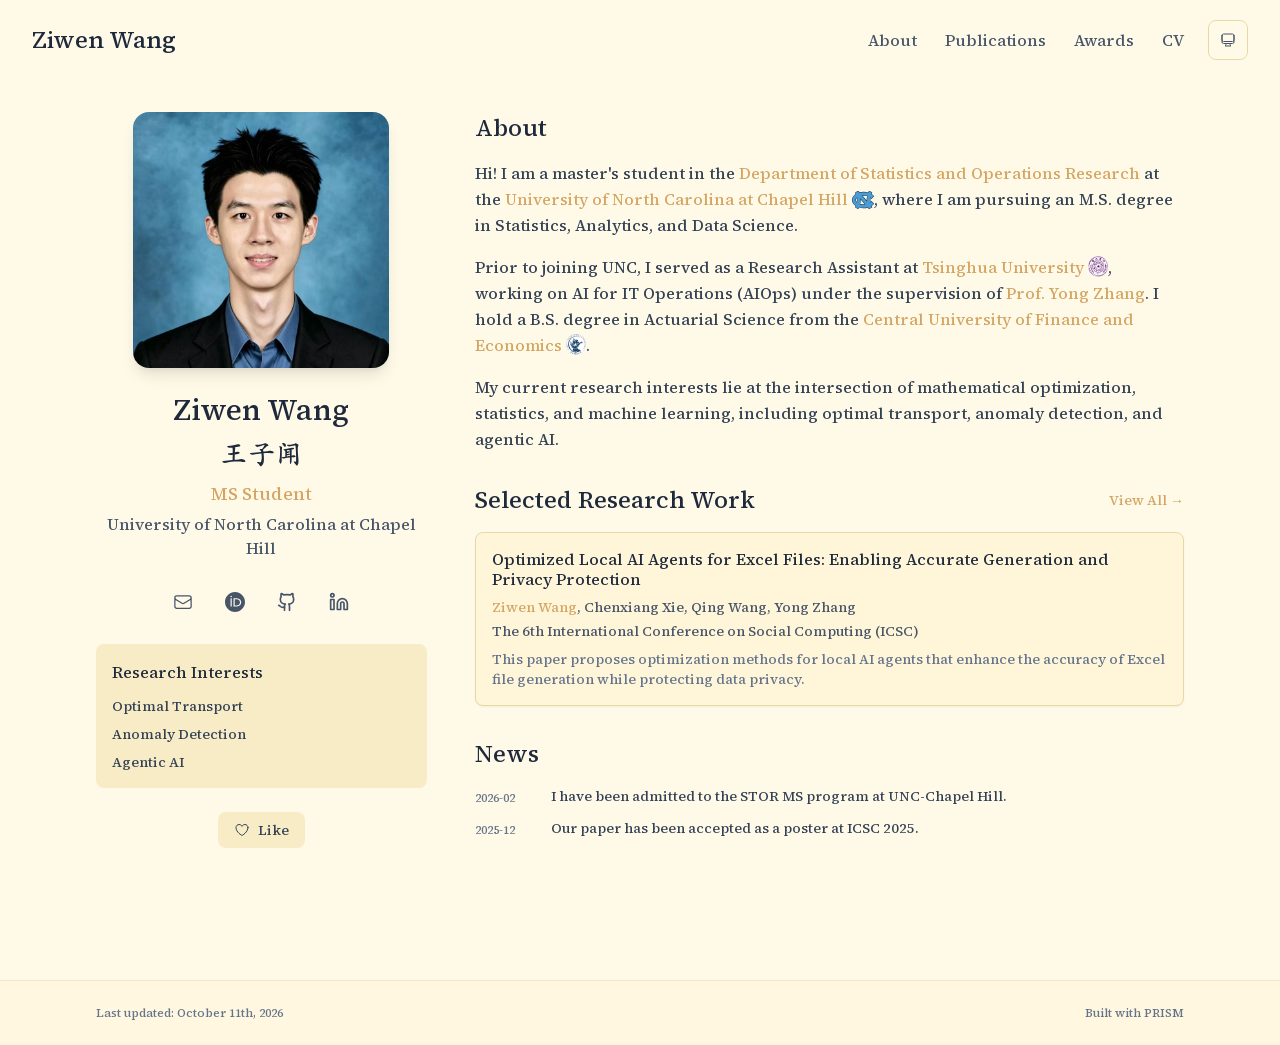
==== commit c5ef90ba: "Update: Synchronizing latest changes" ====
--- a/index.html
+++ b/index.html
@@ -1,4 +1,4 @@
-<!DOCTYPE html><html lang="en" class="__variable_30b9be scroll-smooth"><head><meta charSet="utf-8"/><meta name="viewport" content="width=device-width, initial-scale=1"/><link rel="preload" as="image" href="/bio.jpg"/><link rel="stylesheet" href="/_next/static/css/6dbc36bc0226dfd9.css" data-precedence="next"/><link rel="preload" as="script" fetchPriority="low" href="/_next/static/chunks/webpack-05eddf7aec1744ca.js"/><script src="/_next/static/chunks/4bd1b696-70b6d399998de86a.js" async=""></script><script src="/_next/static/chunks/684-5aaa8290a129f299.js" async=""></script><script src="/_next/static/chunks/main-app-d6baa459be07ffe4.js" async=""></script><script src="/_next/static/chunks/461-a9a5d7b05a71d978.js" async=""></script><script src="/_next/static/chunks/874-6cc630662f3664af.js" async=""></script><script src="/_next/static/chunks/677-d81959b884454cb9.js" async=""></script><script src="/_next/static/chunks/app/layout-a005c8b0b180a3b3.js" async=""></script><script src="/_next/static/chunks/178-595a94b9af1e67b5.js" async=""></script><script src="/_next/static/chunks/748-45abf977bf78acc0.js" async=""></script><script src="/_next/static/chunks/app/page-27a496ef1225444b.js" async=""></script><link rel="icon" href="/favicon.svg" type="image/svg+xml"/><script>
+<!DOCTYPE html><html lang="en" class="scroll-smooth"><head><meta charSet="utf-8"/><meta name="viewport" content="width=device-width, initial-scale=1"/><link rel="preload" as="image" href="/bio.jpg"/><link rel="stylesheet" href="/_next/static/css/0268126c3a274232.css" data-precedence="next"/><link rel="preload" as="script" fetchPriority="low" href="/_next/static/chunks/webpack-af78f5c2c11af041.js"/><script src="/_next/static/chunks/4bd1b696-70b6d399998de86a.js" async=""></script><script src="/_next/static/chunks/684-5aaa8290a129f299.js" async=""></script><script src="/_next/static/chunks/main-app-d6baa459be07ffe4.js" async=""></script><script src="/_next/static/chunks/461-a9a5d7b05a71d978.js" async=""></script><script src="/_next/static/chunks/874-6cc630662f3664af.js" async=""></script><script src="/_next/static/chunks/291-e39730cc9327e39b.js" async=""></script><script src="/_next/static/chunks/app/layout-5949473640ae7e74.js" async=""></script><script src="/_next/static/chunks/178-595a94b9af1e67b5.js" async=""></script><script src="/_next/static/chunks/748-45abf977bf78acc0.js" async=""></script><script src="/_next/static/chunks/app/page-899106010fb80240.js" async=""></script><link rel="icon" href="/favicon.svg" type="image/svg+xml"/><link rel="preload" href="/fonts/source-serif-4/normal-latin-500.woff2" as="font" type="font/woff2" crossorigin="anonymous"/><link rel="preload" href="/fonts/source-serif-4/italic-latin-500.woff2" as="font" type="font/woff2" crossorigin="anonymous"/><script>
               try {
                 const theme = localStorage.getItem('theme-storage');
                 const parsed = theme ? JSON.parse(theme) : null;
@@ -57,6 +57,6 @@
       root.lang = 'en';
       root.setAttribute('data-locale', 'en');
     }
-  </script><title>Ziwen WANG</title><meta name="description" content="Olivier Wang&#x27;s Homepage"/><meta name="author" content="Ziwen WANG"/><meta name="keywords" content="Ziwen WANG,PhD,Research,University of North Carolina at Chapel Hill"/><meta name="creator" content="Ziwen WANG"/><meta name="publisher" content="Ziwen WANG"/><meta property="og:title" content="Ziwen WANG"/><meta property="og:description" content="Olivier Wang&#x27;s Homepage"/><meta property="og:site_name" content="Ziwen WANG&#x27;s Academic Website"/><meta property="og:locale" content="en_US"/><meta property="og:type" content="website"/><meta name="twitter:card" content="summary"/><meta name="twitter:title" content="Ziwen WANG"/><meta name="twitter:description" content="Olivier Wang&#x27;s Homepage"/><link rel="icon" href="/favicon.svg"/><script>document.querySelectorAll('body link[rel="icon"], body link[rel="apple-touch-icon"]').forEach(el => document.head.appendChild(el))</script><script src="/_next/static/chunks/polyfills-42372ed130431b0a.js" noModule=""></script></head><body class="font-sans antialiased"><div style="visibility:hidden"><nav class="fixed top-0 left-0 right-0 z-50" data-headlessui-state=""><div class="transition-all duration-300 ease-out bg-transparent" style="transform:translateY(-100px)"><div class="max-w-7xl mx-auto px-4 sm:px-6 lg:px-8"><div class="flex justify-between items-center h-16 lg:h-20"><div class="flex-shrink-0" tabindex="0"><a class="text-xl lg:text-2xl font-serif font-semibold text-primary hover:text-accent transition-colors duration-200" href="/">Ziwen WANG</a></div><div class="hidden lg:block"><div class="ml-10 flex items-center space-x-3"><div class="relative flex items-baseline space-x-1"><a data-nav-href="/" class="relative px-3 py-2 text-base font-medium rounded-lg transition-colors duration-150 text-primary" href="/">About</a><a data-nav-href="/publications" class="relative px-3 py-2 text-base font-medium rounded-lg transition-colors duration-150 text-neutral-600" href="/publications/">Publications</a><a data-nav-href="/awards" class="relative px-3 py-2 text-base font-medium rounded-lg transition-colors duration-150 text-neutral-600" href="/awards/">Awards</a><a data-nav-href="/cv" class="relative px-3 py-2 text-base font-medium rounded-lg transition-colors duration-150 text-neutral-600" href="/cv/">CV</a></div><div class="flex items-center justify-center w-10 h-10 rounded-lg border border-neutral-200 dark:border-[rgba(148,163,184,0.24)] bg-background dark:bg-neutral-800"><div class="w-4 h-4 rounded-full bg-neutral-300 animate-pulse"></div></div></div></div><div class="lg:hidden flex items-center space-x-2"><div class="flex items-center justify-center w-10 h-10 rounded-lg border border-neutral-200 dark:border-[rgba(148,163,184,0.24)] bg-background dark:bg-neutral-800"><div class="w-4 h-4 rounded-full bg-neutral-300 animate-pulse"></div></div><button class="inline-flex items-center justify-center p-2 rounded-md text-neutral-600 hover:text-primary hover:bg-neutral-100 dark:hover:bg-neutral-800 focus:outline-none focus:ring-2 focus:ring-inset focus:ring-accent transition-colors duration-200" id="headlessui-disclosure-button-«R7pdb»" type="button" aria-expanded="false" data-headlessui-state=""><span class="sr-only">Open main menu</span><div><svg xmlns="http://www.w3.org/2000/svg" fill="none" viewBox="0 0 24 24" stroke-width="1.5" stroke="currentColor" aria-hidden="true" data-slot="icon" class="block h-6 w-6"><path stroke-linecap="round" stroke-linejoin="round" d="M3.75 6.75h16.5M3.75 12h16.5m-16.5 5.25h16.5"></path></svg></div></button></div></div></div></div></nav><main class="min-h-screen pt-16 lg:pt-20"><div class="max-w-6xl mx-auto px-4 sm:px-6 lg:px-8 py-8 bg-background min-h-screen"><div class="grid grid-cols-1 lg:grid-cols-3 gap-12"><div class="lg:col-span-1"><div class="sticky top-8" style="opacity:0;transform:translateY(20px)"><div class="w-64 h-64 mx-auto mb-6 rounded-2xl overflow-hidden shadow-lg hover:shadow-xl transition-all duration-200 hover:scale-105"><img alt="Ziwen WANG" width="256" height="256" decoding="async" data-nimg="1" class="w-full h-full object-cover object-[32%_center]" style="color:transparent" src="/bio.jpg"/></div><div class="text-center mb-6"><h1 class="text-3xl font-serif font-bold text-primary mb-2">Ziwen WANG</h1><p class="text-lg text-accent font-medium mb-1">MS Student</p><p class="text-neutral-600 mb-2">University of North Carolina at Chapel Hill</p></div><div class="flex flex-wrap justify-center gap-3 sm:gap-4 mb-6 relative px-2"><div class="relative"><button class="p-2 sm:p-2 transition-colors duration-200 text-neutral-600 dark:text-neutral-400 hover:text-accent" aria-label="Email"><svg xmlns="http://www.w3.org/2000/svg" fill="none" viewBox="0 0 24 24" stroke-width="1.5" stroke="currentColor" aria-hidden="true" data-slot="icon" class="h-5 w-5"><path stroke-linecap="round" stroke-linejoin="round" d="M21.75 6.75v10.5a2.25 2.25 0 0 1-2.25 2.25h-15a2.25 2.25 0 0 1-2.25-2.25V6.75m19.5 0A2.25 2.25 0 0 0 19.5 4.5h-15a2.25 2.25 0 0 0-2.25 2.25m19.5 0v.243a2.25 2.25 0 0 1-1.07 1.916l-7.5 4.615a2.25 2.25 0 0 1-2.36 0L3.32 8.91a2.25 2.25 0 0 1-1.07-1.916V6.75"></path></svg></button></div><a href="https://orcid.org/0009-0000-1724-9353" target="_blank" rel="noopener noreferrer" class="p-2 sm:p-2 text-neutral-600 dark:text-neutral-400 hover:text-accent transition-colors duration-200" aria-label="ORCID"><svg viewBox="0 0 24 24" fill="currentColor" class="h-5 w-5" xmlns="http://www.w3.org/2000/svg"><path d="M12 0C5.372 0 0 5.372 0 12s5.372 12 12 12 12-5.372 12-12S18.628 0 12 0zM7.369 4.378c.525 0 .947.431.947.947s-.422.947-.947.947a.95.95 0 0 1-.947-.947c0-.525.422-.947.947-.947zm-.722 3.038h1.444v10.041H6.647V7.416zm3.562 0h3.9c3.712 0 5.344 2.653 5.344 5.025 0 2.578-2.016 5.025-5.325 5.025h-3.919V7.416zm1.444 1.303v7.444h2.297c3.272 0 4.022-2.484 4.022-3.722 0-2.016-1.284-3.722-4.097-3.722h-2.222z"></path></svg></a><a href="https://github.com/ZiwenOlivierWang" target="_blank" rel="noopener noreferrer" class="p-2 sm:p-2 text-neutral-600 dark:text-neutral-400 hover:text-accent transition-colors duration-200" aria-label="GitHub"><svg xmlns="http://www.w3.org/2000/svg" width="24" height="24" viewBox="0 0 24 24" fill="none" stroke="currentColor" stroke-width="2" stroke-linecap="round" stroke-linejoin="round" class="lucide lucide-github h-5 w-5" aria-hidden="true"><path d="M15 22v-4a4.8 4.8 0 0 0-1-3.5c3 0 6-2 6-5.5.08-1.25-.27-2.48-1-3.5.28-1.15.28-2.35 0-3.5 0 0-1 0-3 1.5-2.64-.5-5.36-.5-8 0C6 2 5 2 5 2c-.3 1.15-.3 2.35 0 3.5A5.403 5.403 0 0 0 4 9c0 3.5 3 5.5 6 5.5-.39.49-.68 1.05-.85 1.65-.17.6-.22 1.23-.15 1.85v4"></path><path d="M9 18c-4.51 2-5-2-7-2"></path></svg></a><a href="https://www.linkedin.com/in/ziwen-wang-b13605321/" target="_blank" rel="noopener noreferrer" class="p-2 sm:p-2 text-neutral-600 dark:text-neutral-400 hover:text-accent transition-colors duration-200" aria-label="LinkedIn"><svg xmlns="http://www.w3.org/2000/svg" width="24" height="24" viewBox="0 0 24 24" fill="none" stroke="currentColor" stroke-width="2" stroke-linecap="round" stroke-linejoin="round" class="lucide lucide-linkedin h-5 w-5" aria-hidden="true"><path d="M16 8a6 6 0 0 1 6 6v7h-4v-7a2 2 0 0 0-2-2 2 2 0 0 0-2 2v7h-4v-7a6 6 0 0 1 6-6z"></path><rect width="4" height="12" x="2" y="9"></rect><circle cx="4" cy="4" r="2"></circle></svg></a></div><div class="bg-neutral-100 dark:bg-neutral-800 rounded-lg p-4 mb-6 hover:shadow-lg transition-all duration-200 hover:scale-[1.02]"><h3 class="font-semibold text-primary mb-3">Research Interests</h3><div class="space-y-2 text-sm text-neutral-700 dark:text-neutral-500"><div>Optimal Transport</div><div>Anomaly Detection</div><div>Agentic AI</div></div></div><div class="flex justify-center"><div class="relative"><button class="flex items-center space-x-2 px-4 py-2 rounded-lg font-medium text-sm transition-all duration-200 bg-neutral-100 dark:bg-neutral-800 text-neutral-700 dark:text-neutral-500 hover:bg-red-50 dark:hover:bg-red-900/20 hover:text-red-600 dark:hover:text-red-400 cursor-pointer" tabindex="0"><svg xmlns="http://www.w3.org/2000/svg" fill="none" viewBox="0 0 24 24" stroke-width="1.5" stroke="currentColor" aria-hidden="true" data-slot="icon" class="h-4 w-4"><path stroke-linecap="round" stroke-linejoin="round" d="M21 8.25c0-2.485-2.099-4.5-4.688-4.5-1.935 0-3.597 1.126-4.312 2.733-.715-1.607-2.377-2.733-4.313-2.733C5.1 3.75 3 5.765 3 8.25c0 7.22 9 12 9 12s9-4.78 9-12Z"></path></svg><span>Like</span></button></div></div></div></div><div class="lg:col-span-2 space-y-8"><section id="about" class="scroll-mt-24 space-y-8"><section style="opacity:0;transform:translateY(20px)"><h2 class="text-2xl font-serif font-bold text-primary mb-4">About</h2><div class="text-neutral-700 dark:text-neutral-600 leading-relaxed"><p class="mb-4 last:mb-0">Hi! I am a master&#x27;s student in the <a href="https://stor.unc.edu/" node="[object Object]" target="_blank" rel="noopener noreferrer" class="text-accent font-medium transition-all duration-200 rounded hover:bg-accent/10 hover:shadow-sm">Department of Statistics and Operations Research</a> at the University of North Carolina at Chapel Hill, where I am pursuing an M.S. degree in Statistics, Analytics, and Data Science.</p>
-<p class="mb-4 last:mb-0">Prior to joining UNC, I served as a Research Assistant at Tsinghua University, working on AI for IT Operations (AIOps) under the supervision of <a href="https://dagege.github.io/" node="[object Object]" target="_blank" rel="noopener noreferrer" class="text-accent font-medium transition-all duration-200 rounded hover:bg-accent/10 hover:shadow-sm">Prof. Yong Zhang</a>. I hold a B.S. degree in Actuarial Science from the Central University of Finance and Economics (CUFE).</p>
-<p class="mb-4 last:mb-0">My current research interests lie at the intersection of mathematical optimization, statistics, and machine learning, including optimal transport, anomaly detection, and agentic AI.</p></div></section><section style="opacity:0;transform:translateY(20px)"><div class="flex items-center justify-between mb-4"><h2 class="text-2xl font-serif font-bold text-primary">Selected Research Work</h2><a class="text-accent hover:text-accent-dark text-sm font-medium transition-all duration-200 rounded hover:bg-accent/10 hover:shadow-sm" href="/publications/">View All<!-- --> →</a></div><div class="space-y-4"><div class="bg-neutral-50 dark:bg-neutral-800 p-4 rounded-lg shadow-sm border border-neutral-200 dark:border-[rgba(148,163,184,0.24)] hover:shadow-lg transition-all duration-200 hover:scale-[1.02]" style="opacity:0;transform:translateY(20px)"><h3 class="font-semibold text-primary mb-2 leading-tight">Optimized Local AI Agents for Excel Files: Enabling Accurate Generation and Privacy Protection</h3><p class="text-sm text-neutral-600 dark:text-neutral-500 mb-1"><span><span class="font-semibold text-accent ">Ziwen Wang</span>, </span><span><span class=" ">Chenxiang Xie</span>, </span><span><span class=" ">Qing Wang</span>, </span><span><span class=" ">Yong Zhang</span></span></p><p class="text-sm text-neutral-600 dark:text-neutral-500 mb-2">The 6th International Conference on Social Computing (ICSC)</p><p class="text-sm text-neutral-500 dark:text-neutral-500 line-clamp-2">This paper proposes optimization methods for local AI agents that enhance the accuracy of Excel file generation while protecting data privacy.</p></div></div></section><section style="opacity:0;transform:translateY(20px)"><h2 class="text-2xl font-serif font-bold text-primary mb-4">News</h2><div class="space-y-3"><div class="flex items-start space-x-3"><span class="text-xs text-neutral-500 mt-1 w-16 flex-shrink-0">2026-02</span><p class="text-sm text-neutral-700">I have been admitted to the STOR MS program at UNC-Chapel Hill.</p></div><div class="flex items-start space-x-3"><span class="text-xs text-neutral-500 mt-1 w-16 flex-shrink-0">2025-12</span><p class="text-sm text-neutral-700">Our paper has been accepted as a poster at ICSC 2025.</p></div></div></section></section></div></div></div><!--$--><!--/$--><!--$--><!--/$--></main><footer class="border-t border-neutral-200/50 bg-neutral-50/50 dark:bg-neutral-900/50 dark:border-neutral-700/50"><div class="max-w-6xl mx-auto px-4 sm:px-6 lg:px-8 py-6"><div class="flex flex-col sm:flex-row justify-between items-center gap-2"><p class="text-xs text-neutral-500">Last updated<!-- -->: <!-- -->October 7th, 2026</p><p class="text-xs text-neutral-500 flex items-center"><a href="https://github.com/xyjoey/PRISM" target="_blank" rel="noopener noreferrer">Built with PRISM</a></p></div></div></footer></div><script src="/_next/static/chunks/webpack-05eddf7aec1744ca.js" async=""></script><script>(self.__next_f=self.__next_f||[]).push([0])</script><script>self.__next_f.push([1,"1:\"$Sreact.fragment\"\n3:I[3719,[\"461\",\"static/chunks/461-a9a5d7b05a71d978.js\",\"874\",\"static/chunks/874-6cc630662f3664af.js\",\"677\",\"static/chunks/677-d81959b884454cb9.js\",\"177\",\"static/chunks/app/layout-a005c8b0b180a3b3.js\"],\"ThemeProvider\"]\n4:I[310,[\"461\",\"static/chunks/461-a9a5d7b05a71d978.js\",\"874\",\"static/chunks/874-6cc630662f3664af.js\",\"677\",\"static/chunks/677-d81959b884454cb9.js\",\"177\",\"static/chunks/app/layout-a005c8b0b180a3b3.js\"],\"LocaleProvider\"]\n5:I[4574,[\"461\",\"static/chunks/461-a9a5d7b05a71d978.js\",\"874\",\"static/chunks/874-6cc630662f3664af.js\",\"677\",\"static/chunks/677-d81959b884454cb9.js\",\"177\",\"static/chunks/app/layout-a005c8b0b180a3b3.js\"],\"default\"]\n6:I[7555,[],\"\"]\n7:I[1295,[],\"\"]\n8:I[2548,[\"461\",\"static/chunks/461-a9a5d7b05a71d978.js\",\"874\",\"static/chunks/874-6cc630662f3664af.js\",\"677\",\"static/chunks/677-d81959b884454cb9.js\",\"177\",\"static/chunks/app/layout-a005c8b0b180a3b3.js\"],\"default\"]\n9:I[6613,[\"461\",\"static/chunks/461-a9a5d7b05a71d978.js\",\"178\",\"static/chunks/178-595a94b9af1e67b5.js\",\"874\",\"static/chunks/874-6cc630662f3664af.js\",\"748\",\"static/chunks/748-45abf977bf78acc0.js\",\"974\",\"static/chunks/app/page-27a496ef1225444b.js\"],\"default\"]\nb:I[9665,[],\"MetadataBoundary\"]\nd:I[9665,[],\"OutletBoundary\"]\n10:I[4911,[],\"AsyncMetadataOutlet\"]\n12:I[9665,[],\"ViewportBoundary\"]\n14:I[6614,[],\"\"]\n:HL[\"/_next/static/css/6dbc36bc0226dfd9.css\",\"style\"]\n2:T57a,\n    try {\n      const cfg = {\"enabled\":false,\"locales\":[\"en\"],\"defaultLocale\":\"en\",\"mode\":\"auto\",\"fixedLocale\":\"en\",\"persist\":true,\"switcher\":false,\"labels\":{\"en\":\"en\"}};\n      const storageKey = 'locale-storage';\n      const normalize = (value) =\u003e typeof value === 'string' ? value.trim().replace('_', '-').toLowerCase() : '';\n      const matchLocale = (candidate) =\u003e {\n        const normalized = normalize(candidate);\n        if (!normalized) return null;\n        if (cfg.locales.includes(normalized)) return normalized;\n        const language = normalized.split('-')[0];\n        if (cfg.locales.includes(language)) return language;\n        return null;\n      };"])</script><script>self.__next_f.push([1,"\n\n      let resolved = null;\n\n      if (cfg.persist) {\n        resolved = matchLocale(localStorage.getItem(storageKey));\n      }\n\n      if (!resolved) {\n        if (cfg.mode === 'fixed') {\n          resolved = cfg.fixedLocale;\n        } else {\n          resolved = matchLocale(navigator.language);\n        }\n      }\n\n      if (!resolved) {\n        resolved = cfg.defaultLocale;\n      }\n\n      const root = document.documentElement;\n      root.lang = resolved;\n      root.setAttribute('data-locale', resolved);\n\n      if (cfg.persist) {\n        localStorage.setItem(storageKey, resolved);\n      }\n    } catch (e) {\n      const root = document.documentElement;\n      root.lang = 'en';\n      root.setAttribute('data-locale', 'en');\n    }\n  a:T533,@misc{wang2025optimized,\n  title = {Optimized Local AI Agents for Excel Files: Enabling Accurate Generation and Privacy Protection},\n  booktitle = {The 6th International Conference on Social Computing (ICSC)},\n  author = {Wang, Ziwen and Xie, Chenxiang and Wang, Qing and Zhang, Yong},\n  year = {2025},\n  month = {dec},\n  howpublished = {Poster presented at the 6th International Conference on Social Computing (ICSC 2025)},\n  address = {Shanghai, China},\n  note = {Poster Session},\n  abstract = {With the rapid development of AI agents, deploying agents in local environments for automated office document generation has emerged as a significant research direction, particularly in socially sensitive contexts where data privacy and trust are critical. This study presents a locally deployable AI agent designed for automated Excel file generation and proposes targeted optimization strategies with a focus on tool integration and prompt engineering. A comprehensive evaluation across diverse task sets demonstrates that the optimizations significantly enhance content accuracy, formula correctness, and structural fidelity. These findings confirm the feasibility of local Excel agents and provide practical insights into designing efficient solutions for automated document generation while ensuring da"])</script><script>self.__next_f.push([1,"ta privacy and security.}\n}"])</script><script>self.__next_f.push([1,"0:{\"P\":null,\"b\":\"mX4KGP9HMlDo1vHfzzUPL\",\"p\":\"\",\"c\":[\"\",\"\"],\"i\":false,\"f\":[[[\"\",{\"children\":[\"__PAGE__\",{}]},\"$undefined\",\"$undefined\",true],[\"\",[\"$\",\"$1\",\"c\",{\"children\":[[[\"$\",\"link\",\"0\",{\"rel\":\"stylesheet\",\"href\":\"/_next/static/css/6dbc36bc0226dfd9.css\",\"precedence\":\"next\",\"crossOrigin\":\"$undefined\",\"nonce\":\"$undefined\"}]],[\"$\",\"html\",null,{\"lang\":\"en\",\"className\":\"__variable_30b9be scroll-smooth\",\"suppressHydrationWarning\":true,\"children\":[[\"$\",\"head\",null,{\"children\":[[\"$\",\"link\",null,{\"rel\":\"icon\",\"href\":\"/favicon.svg\",\"type\":\"image/svg+xml\"}],[\"$\",\"script\",null,{\"dangerouslySetInnerHTML\":{\"__html\":\"\\n              try {\\n                const theme = localStorage.getItem('theme-storage');\\n                const parsed = theme ? JSON.parse(theme) : null;\\n                const setting = parsed?.state?.theme || 'system';\\n                const prefersDark = typeof window !== 'undefined' \u0026\u0026 window.matchMedia \u0026\u0026 window.matchMedia('(prefers-color-scheme: dark)').matches;\\n                const effective = setting === 'dark' ? 'dark' : (setting === 'light' ? 'light' : (prefersDark ? 'dark' : 'light'));\\n                var root = document.documentElement;\\n                root.classList.add(effective);\\n                root.setAttribute('data-theme', effective);\\n              } catch (e) {\\n                var root = document.documentElement;\\n                root.classList.add('light');\\n                root.setAttribute('data-theme', 'light');\\n              }\\n            \"}}],[\"$\",\"script\",null,{\"dangerouslySetInnerHTML\":{\"__html\":\"$2\"}}]]}],[\"$\",\"body\",null,{\"className\":\"font-sans antialiased\",\"children\":[\"$\",\"$L3\",null,{\"children\":[\"$\",\"$L4\",null,{\"config\":{\"enabled\":false,\"locales\":[\"en\"],\"defaultLocale\":\"en\",\"mode\":\"auto\",\"fixedLocale\":\"en\",\"persist\":true,\"switcher\":false,\"labels\":{\"en\":\"en\"}},\"children\":[[\"$\",\"$L5\",null,{\"items\":[{\"title\":\"About\",\"type\":\"page\",\"target\":\"about\",\"href\":\"/\"},{\"title\":\"Publications\",\"type\":\"page\",\"target\":\"publications\",\"href\":\"/publications\"},{\"title\":\"Awards\",\"type\":\"page\",\"target\":\"awards\",\"href\":\"/awards\"},{\"title\":\"CV\",\"type\":\"page\",\"target\":\"cv\",\"href\":\"/cv\"}],\"siteTitle\":\"Ziwen WANG\",\"enableOnePageMode\":false,\"i18n\":\"$0:f:0:1:1:props:children:1:props:children:1:props:children:props:children:props:config\",\"itemsByLocale\":{\"en\":[{\"title\":\"About\",\"type\":\"page\",\"target\":\"about\",\"href\":\"/\"},{\"title\":\"Publications\",\"type\":\"page\",\"target\":\"publications\",\"href\":\"/publications\"},{\"title\":\"Awards\",\"type\":\"page\",\"target\":\"awards\",\"href\":\"/awards\"},{\"title\":\"CV\",\"type\":\"page\",\"target\":\"cv\",\"href\":\"/cv\"}]},\"siteTitleByLocale\":{\"en\":\"Ziwen WANG\"}}],[\"$\",\"main\",null,{\"className\":\"min-h-screen pt-16 lg:pt-20\",\"children\":[\"$\",\"$L6\",null,{\"parallelRouterKey\":\"children\",\"error\":\"$undefined\",\"errorStyles\":\"$undefined\",\"errorScripts\":\"$undefined\",\"template\":[\"$\",\"$L7\",null,{}],\"templateStyles\":\"$undefined\",\"templateScripts\":\"$undefined\",\"notFound\":[[[\"$\",\"title\",null,{\"children\":\"404: This page could not be found.\"}],[\"$\",\"div\",null,{\"style\":{\"fontFamily\":\"system-ui,\\\"Segoe UI\\\",Roboto,Helvetica,Arial,sans-serif,\\\"Apple Color Emoji\\\",\\\"Segoe UI Emoji\\\"\",\"height\":\"100vh\",\"textAlign\":\"center\",\"display\":\"flex\",\"flexDirection\":\"column\",\"alignItems\":\"center\",\"justifyContent\":\"center\"},\"children\":[\"$\",\"div\",null,{\"children\":[[\"$\",\"style\",null,{\"dangerouslySetInnerHTML\":{\"__html\":\"body{color:#000;background:#fff;margin:0}.next-error-h1{border-right:1px solid rgba(0,0,0,.3)}@media (prefers-color-scheme:dark){body{color:#fff;background:#000}.next-error-h1{border-right:1px solid rgba(255,255,255,.3)}}\"}}],[\"$\",\"h1\",null,{\"className\":\"next-error-h1\",\"style\":{\"display\":\"inline-block\",\"margin\":\"0 20px 0 0\",\"padding\":\"0 23px 0 0\",\"fontSize\":24,\"fontWeight\":500,\"verticalAlign\":\"top\",\"lineHeight\":\"49px\"},\"children\":404}],[\"$\",\"div\",null,{\"style\":{\"display\":\"inline-block\"},\"children\":[\"$\",\"h2\",null,{\"style\":{\"fontSize\":14,\"fontWeight\":400,\"lineHeight\":\"49px\",\"margin\":0},\"children\":\"This page could not be found.\"}]}]]}]}]],[]],\"forbidden\":\"$undefined\",\"unauthorized\":\"$undefined\"}]}],[\"$\",\"$L8\",null,{\"lastUpdated\":\"October 7th, 2026\",\"lastUpdatedByLocale\":{\"en\":\"October 7th, 2026\"},\"defaultLocale\":\"en\"}]]}]}]}]]}]]}],{\"children\":[\"__PAGE__\",[\"$\",\"$1\",\"c\",{\"children\":[[\"$\",\"$L9\",null,{\"dataByLocale\":{\"en\":{\"author\":{\"name\":\"Ziwen WANG\",\"title\":\"MS Student\",\"institution\":\"University of North Carolina at Chapel Hill\",\"avatar\":\"/bio.jpg\"},\"social\":{\"email\":\"zwwang@unc.edu\",\"orcid\":\"https://orcid.org/0009-0000-1724-9353\",\"github\":\"https://github.com/ZiwenOlivierWang\",\"linkedin\":\"https://www.linkedin.com/in/ziwen-wang-b13605321/\"},\"features\":{\"enable_likes\":true,\"enable_one_page_mode\":false},\"enableOnePageMode\":false,\"researchInterests\":[\"Optimal Transport\",\"Anomaly Detection\",\"Agentic AI\"],\"pagesToShow\":[{\"type\":\"about\",\"id\":\"about\",\"sections\":[{\"id\":\"about\",\"type\":\"markdown\",\"source\":\"bio.md\",\"title\":\"About\",\"content\":\"Hi! I am a master's student in the [Department of Statistics and Operations Research](https://stor.unc.edu/) at the University of North Carolina at Chapel Hill, where I am pursuing an M.S. degree in Statistics, Analytics, and Data Science.\\n\\nPrior to joining UNC, I served as a Research Assistant at Tsinghua University, working on AI for IT Operations (AIOps) under the supervision of [Prof. Yong Zhang](https://dagege.github.io/). I hold a B.S. degree in Actuarial Science from the Central University of Finance and Economics (CUFE).\\n\\nMy current research interests lie at the intersection of mathematical optimization, statistics, and machine learning, including optimal transport, anomaly detection, and agentic AI.\"},{\"id\":\"featured_publications\",\"type\":\"publications\",\"title\":\"Selected Research Work\",\"filter\":\"selected\",\"limit\":5,\"publications\":[{\"id\":\"wang2025optimized\",\"title\":\"Optimized Local AI Agents for Excel Files: Enabling Accurate Generation and Privacy Protection\",\"authors\":[{\"name\":\"Ziwen Wang\",\"isHighlighted\":true,\"isCorresponding\":false,\"isCoAuthor\":false},{\"name\":\"Chenxiang Xie\",\"isHighlighted\":false,\"isCorresponding\":false,\"isCoAuthor\":false},{\"name\":\"Qing Wang\",\"isHighlighted\":false,\"isCorresponding\":false,\"isCoAuthor\":false},{\"name\":\"Yong Zhang\",\"isHighlighted\":false,\"isCorresponding\":false,\"isCoAuthor\":false}],\"year\":2025,\"month\":\"12\",\"type\":\"preprint\",\"status\":\"published\",\"tags\":[],\"keywords\":\"$0:f:0:1:2:children:1:props:children:0:props:dataByLocale:en:pagesToShow:0:sections:1:publications:0:tags\",\"researchArea\":\"machine-learning\",\"journal\":\"\",\"conference\":\"The 6th International Conference on Social Computing (ICSC)\",\"pdfUrl\":\"/papers/optimized-local-ai-agents-for-excel-files.pdf\",\"abstract\":\"With the rapid development of AI agents, deploying agents in local environments for automated office document generation has emerged as a significant research direction, particularly in socially sensitive contexts where data privacy and trust are critical. This study presents a locally deployable AI agent designed for automated Excel file generation and proposes targeted optimization strategies with a focus on tool integration and prompt engineering. A comprehensive evaluation across diverse task sets demonstrates that the optimizations significantly enhance content accuracy, formula correctness, and structural fidelity. These findings confirm the feasibility of local Excel agents and provide practical insights into designing efficient solutions for automated document generation while ensuring data privacy and security.\",\"description\":\"This paper proposes optimization methods for local AI agents that enhance the accuracy of Excel file generation while protecting data privacy.\",\"selected\":true,\"bibtex\":\"$a\"}]},{\"id\":\"news\",\"type\":\"list\",\"title\":\"News\",\"source\":\"news.toml\",\"items\":[{\"date\":\"2026-02\",\"content\":\"I have been admitted to the STOR MS program at UNC-Chapel Hill.\"},{\"date\":\"2025-12\",\"content\":\"Our paper has been accepted as a poster at ICSC 2025.\"}]}]}]}},\"defaultLocale\":\"en\"}],[\"$\",\"$Lb\",null,{\"children\":\"$Lc\"}],null,[\"$\",\"$Ld\",null,{\"children\":[\"$Le\",\"$Lf\",[\"$\",\"$L10\",null,{\"promise\":\"$@11\"}]]}]]}],{},null,false]},null,false],[\"$\",\"$1\",\"h\",{\"children\":[null,[\"$\",\"$1\",\"mHc-M1SiSG1T9BnJJbYQF\",{\"children\":[[\"$\",\"$L12\",null,{\"children\":\"$L13\"}],null]}],null]}],false]],\"m\":\"$undefined\",\"G\":[\"$14\",\"$undefined\"],\"s\":false,\"S\":true}\n"])</script><script>self.__next_f.push([1,"15:\"$Sreact.suspense\"\n16:I[4911,[],\"AsyncMetadata\"]\nc:[\"$\",\"$15\",null,{\"fallback\":null,\"children\":[\"$\",\"$L16\",null,{\"promise\":\"$@17\"}]}]\n"])</script><script>self.__next_f.push([1,"f:null\n"])</script><script>self.__next_f.push([1,"13:[[\"$\",\"meta\",\"0\",{\"charSet\":\"utf-8\"}],[\"$\",\"meta\",\"1\",{\"name\":\"viewport\",\"content\":\"width=device-width, initial-scale=1\"}]]\ne:null\n"])</script><script>self.__next_f.push([1,"17:{\"metadata\":[[\"$\",\"title\",\"0\",{\"children\":\"Ziwen WANG\"}],[\"$\",\"meta\",\"1\",{\"name\":\"description\",\"content\":\"Olivier Wang's Homepage\"}],[\"$\",\"meta\",\"2\",{\"name\":\"author\",\"content\":\"Ziwen WANG\"}],[\"$\",\"meta\",\"3\",{\"name\":\"keywords\",\"content\":\"Ziwen WANG,PhD,Research,University of North Carolina at Chapel Hill\"}],[\"$\",\"meta\",\"4\",{\"name\":\"creator\",\"content\":\"Ziwen WANG\"}],[\"$\",\"meta\",\"5\",{\"name\":\"publisher\",\"content\":\"Ziwen WANG\"}],[\"$\",\"meta\",\"6\",{\"property\":\"og:title\",\"content\":\"Ziwen WANG\"}],[\"$\",\"meta\",\"7\",{\"property\":\"og:description\",\"content\":\"Olivier Wang's Homepage\"}],[\"$\",\"meta\",\"8\",{\"property\":\"og:site_name\",\"content\":\"Ziwen WANG's Academic Website\"}],[\"$\",\"meta\",\"9\",{\"property\":\"og:locale\",\"content\":\"en_US\"}],[\"$\",\"meta\",\"10\",{\"property\":\"og:type\",\"content\":\"website\"}],[\"$\",\"meta\",\"11\",{\"name\":\"twitter:card\",\"content\":\"summary\"}],[\"$\",\"meta\",\"12\",{\"name\":\"twitter:title\",\"content\":\"Ziwen WANG\"}],[\"$\",\"meta\",\"13\",{\"name\":\"twitter:description\",\"content\":\"Olivier Wang's Homepage\"}],[\"$\",\"link\",\"14\",{\"rel\":\"icon\",\"href\":\"/favicon.svg\"}]],\"error\":null,\"digest\":\"$undefined\"}\n11:{\"metadata\":\"$17:metadata\",\"error\":null,\"digest\":\"$undefined\"}\n"])</script></body></html>+  </script><title>Ziwen Wang</title><meta name="description" content="Olivier Wang&#x27;s Homepage"/><meta name="author" content="Ziwen Wang"/><meta name="keywords" content="Ziwen Wang,PhD,Research,University of North Carolina at Chapel Hill"/><meta name="creator" content="Ziwen Wang"/><meta name="publisher" content="Ziwen Wang"/><meta property="og:title" content="Ziwen Wang"/><meta property="og:description" content="Olivier Wang&#x27;s Homepage"/><meta property="og:site_name" content="Ziwen Wang&#x27;s Academic Website"/><meta property="og:locale" content="en_US"/><meta property="og:type" content="website"/><meta name="twitter:card" content="summary"/><meta name="twitter:title" content="Ziwen Wang"/><meta name="twitter:description" content="Olivier Wang&#x27;s Homepage"/><link rel="icon" href="/favicon.svg"/><script>document.querySelectorAll('body link[rel="icon"], body link[rel="apple-touch-icon"]').forEach(el => document.head.appendChild(el))</script><script src="/_next/static/chunks/polyfills-42372ed130431b0a.js" noModule=""></script></head><body class="font-sans antialiased"><div style="visibility:hidden"><nav class="fixed top-0 left-0 right-0 z-50" data-headlessui-state=""><div class="transition-all duration-300 ease-out bg-transparent" style="transform:translateY(-100px)"><div class="max-w-7xl mx-auto px-4 sm:px-6 lg:px-8"><div class="flex justify-between items-center h-16 lg:h-20"><div class="flex-shrink-0" tabindex="0"><a class="text-xl lg:text-2xl font-serif font-semibold text-primary hover:text-accent transition-colors duration-200" href="/">Ziwen Wang</a></div><div class="hidden lg:block"><div class="ml-10 flex items-center space-x-3"><div class="relative flex items-baseline space-x-1"><a data-nav-href="/" class="relative px-3 py-2 text-base font-medium rounded-lg transition-colors duration-150 text-primary" href="/">About</a><a data-nav-href="/publications" class="relative px-3 py-2 text-base font-medium rounded-lg transition-colors duration-150 text-neutral-600" href="/publications/">Publications</a><a data-nav-href="/awards" class="relative px-3 py-2 text-base font-medium rounded-lg transition-colors duration-150 text-neutral-600" href="/awards/">Awards</a><a data-nav-href="/cv" class="relative px-3 py-2 text-base font-medium rounded-lg transition-colors duration-150 text-neutral-600" href="/cv/">CV</a></div><div class="flex items-center justify-center w-10 h-10 rounded-lg border border-neutral-200 dark:border-[rgba(148,163,184,0.24)] bg-background dark:bg-neutral-800"><div class="w-4 h-4 rounded-full bg-neutral-300 animate-pulse"></div></div></div></div><div class="lg:hidden flex items-center space-x-2"><div class="flex items-center justify-center w-10 h-10 rounded-lg border border-neutral-200 dark:border-[rgba(148,163,184,0.24)] bg-background dark:bg-neutral-800"><div class="w-4 h-4 rounded-full bg-neutral-300 animate-pulse"></div></div><button class="inline-flex items-center justify-center p-2 rounded-md text-neutral-600 hover:text-primary hover:bg-neutral-100 dark:hover:bg-neutral-800 focus:outline-none focus:ring-2 focus:ring-inset focus:ring-accent transition-colors duration-200" id="headlessui-disclosure-button-«R7pdb»" type="button" aria-expanded="false" data-headlessui-state=""><span class="sr-only">Open main menu</span><div><svg xmlns="http://www.w3.org/2000/svg" fill="none" viewBox="0 0 24 24" stroke-width="1.5" stroke="currentColor" aria-hidden="true" data-slot="icon" class="block h-6 w-6"><path stroke-linecap="round" stroke-linejoin="round" d="M3.75 6.75h16.5M3.75 12h16.5m-16.5 5.25h16.5"></path></svg></div></button></div></div></div></div></nav><main class="min-h-screen pt-16 lg:pt-20"><div class="max-w-6xl mx-auto px-4 sm:px-6 lg:px-8 py-8 bg-background min-h-screen"><div class="grid grid-cols-1 lg:grid-cols-3 gap-12"><div class="lg:col-span-1"><div class="sticky top-8" style="opacity:0;transform:translateY(20px)"><div class="w-64 h-64 mx-auto mb-6 rounded-2xl overflow-hidden shadow-lg hover:shadow-xl transition-all duration-200 hover:scale-105"><img alt="Ziwen Wang" width="256" height="256" decoding="async" data-nimg="1" class="w-full h-full object-cover object-[32%_center]" style="color:transparent" src="/bio.jpg"/></div><div class="text-center mb-6"><h1 class="text-3xl font-serif font-bold text-primary mb-2">Ziwen Wang</h1><p lang="zh-CN" class="text-[1.75rem] leading-9 font-[700] text-primary mb-2" style="font-family:STKaiti, &quot;华文楷体&quot;, KaiTi, &quot;楷体&quot;, serif"><span class="profile-chinese-name" style="width:3em;--profile-name-artwork:url(&quot;/images/ziwen-wang-chinese-name.svg&quot;)">王子闻</span></p><p class="text-lg text-accent font-medium mb-1">MS Student</p><p class="text-neutral-600 mb-2">University of North Carolina at Chapel Hill</p></div><div class="flex flex-wrap justify-center gap-3 sm:gap-4 mb-6 relative px-2"><div class="relative"><button class="p-2 sm:p-2 transition-colors duration-200 text-neutral-600 dark:text-neutral-400 hover:text-accent" aria-label="Email"><svg xmlns="http://www.w3.org/2000/svg" fill="none" viewBox="0 0 24 24" stroke-width="1.5" stroke="currentColor" aria-hidden="true" data-slot="icon" class="h-5 w-5"><path stroke-linecap="round" stroke-linejoin="round" d="M21.75 6.75v10.5a2.25 2.25 0 0 1-2.25 2.25h-15a2.25 2.25 0 0 1-2.25-2.25V6.75m19.5 0A2.25 2.25 0 0 0 19.5 4.5h-15a2.25 2.25 0 0 0-2.25 2.25m19.5 0v.243a2.25 2.25 0 0 1-1.07 1.916l-7.5 4.615a2.25 2.25 0 0 1-2.36 0L3.32 8.91a2.25 2.25 0 0 1-1.07-1.916V6.75"></path></svg></button></div><a href="https://orcid.org/0009-0000-1724-9353" target="_blank" rel="noopener noreferrer" class="p-2 sm:p-2 text-neutral-600 dark:text-neutral-400 hover:text-accent transition-colors duration-200" aria-label="ORCID"><svg viewBox="0 0 24 24" fill="currentColor" class="h-5 w-5" xmlns="http://www.w3.org/2000/svg"><path d="M12 0C5.372 0 0 5.372 0 12s5.372 12 12 12 12-5.372 12-12S18.628 0 12 0zM7.369 4.378c.525 0 .947.431.947.947s-.422.947-.947.947a.95.95 0 0 1-.947-.947c0-.525.422-.947.947-.947zm-.722 3.038h1.444v10.041H6.647V7.416zm3.562 0h3.9c3.712 0 5.344 2.653 5.344 5.025 0 2.578-2.016 5.025-5.325 5.025h-3.919V7.416zm1.444 1.303v7.444h2.297c3.272 0 4.022-2.484 4.022-3.722 0-2.016-1.284-3.722-4.097-3.722h-2.222z"></path></svg></a><a href="https://github.com/ZiwenOlivierWang" target="_blank" rel="noopener noreferrer" class="p-2 sm:p-2 text-neutral-600 dark:text-neutral-400 hover:text-accent transition-colors duration-200" aria-label="GitHub"><svg xmlns="http://www.w3.org/2000/svg" width="24" height="24" viewBox="0 0 24 24" fill="none" stroke="currentColor" stroke-width="2" stroke-linecap="round" stroke-linejoin="round" class="lucide lucide-github h-5 w-5" aria-hidden="true"><path d="M15 22v-4a4.8 4.8 0 0 0-1-3.5c3 0 6-2 6-5.5.08-1.25-.27-2.48-1-3.5.28-1.15.28-2.35 0-3.5 0 0-1 0-3 1.5-2.64-.5-5.36-.5-8 0C6 2 5 2 5 2c-.3 1.15-.3 2.35 0 3.5A5.403 5.403 0 0 0 4 9c0 3.5 3 5.5 6 5.5-.39.49-.68 1.05-.85 1.65-.17.6-.22 1.23-.15 1.85v4"></path><path d="M9 18c-4.51 2-5-2-7-2"></path></svg></a><a href="https://www.linkedin.com/in/ziwen-wang-b13605321/" target="_blank" rel="noopener noreferrer" class="p-2 sm:p-2 text-neutral-600 dark:text-neutral-400 hover:text-accent transition-colors duration-200" aria-label="LinkedIn"><svg xmlns="http://www.w3.org/2000/svg" width="24" height="24" viewBox="0 0 24 24" fill="none" stroke="currentColor" stroke-width="2" stroke-linecap="round" stroke-linejoin="round" class="lucide lucide-linkedin h-5 w-5" aria-hidden="true"><path d="M16 8a6 6 0 0 1 6 6v7h-4v-7a2 2 0 0 0-2-2 2 2 0 0 0-2 2v7h-4v-7a6 6 0 0 1 6-6z"></path><rect width="4" height="12" x="2" y="9"></rect><circle cx="4" cy="4" r="2"></circle></svg></a></div><div class="bg-neutral-100 dark:bg-neutral-800 rounded-lg p-4 mb-6 hover:shadow-lg transition-all duration-200 hover:scale-[1.02]"><h3 class="font-semibold text-primary mb-3">Research Interests</h3><div class="space-y-2 text-sm text-neutral-700 dark:text-neutral-500"><div>Optimal Transport</div><div>Anomaly Detection</div><div>Agentic AI</div></div></div><div class="flex justify-center"><div class="relative"><button class="flex items-center space-x-2 px-4 py-2 rounded-lg font-medium text-sm transition-all duration-200 bg-neutral-100 dark:bg-neutral-800 text-neutral-700 dark:text-neutral-500 hover:bg-red-50 dark:hover:bg-red-900/20 hover:text-red-600 dark:hover:text-red-400 cursor-pointer" tabindex="0"><svg xmlns="http://www.w3.org/2000/svg" fill="none" viewBox="0 0 24 24" stroke-width="1.5" stroke="currentColor" aria-hidden="true" data-slot="icon" class="h-4 w-4"><path stroke-linecap="round" stroke-linejoin="round" d="M21 8.25c0-2.485-2.099-4.5-4.688-4.5-1.935 0-3.597 1.126-4.312 2.733-.715-1.607-2.377-2.733-4.313-2.733C5.1 3.75 3 5.765 3 8.25c0 7.22 9 12 9 12s9-4.78 9-12Z"></path></svg><span>Like</span></button></div></div></div></div><div class="lg:col-span-2 space-y-8"><section id="about" class="scroll-mt-24 space-y-8"><section style="opacity:0;transform:translateY(20px)"><h2 class="text-2xl font-serif font-bold text-primary mb-4">About</h2><div class="text-neutral-700 dark:text-neutral-600 leading-relaxed"><p class="mb-4 last:mb-0">Hi! I am a master&#x27;s student in the <a href="https://stor.unc.edu/" node="[object Object]" target="_blank" rel="noopener noreferrer" class="text-accent font-medium transition-all duration-200 rounded hover:bg-accent/10 hover:shadow-sm">Department of Statistics and Operations Research</a> at the <a href="https://www.unc.edu/" node="[object Object]" target="_blank" rel="noopener noreferrer" class="text-accent font-medium transition-all duration-200 rounded hover:bg-accent/10 hover:shadow-sm">University of North Carolina at Chapel Hill</a> <img alt="UNC logo" loading="lazy" width="144" height="112.63" decoding="async" data-nimg="1" class="inline-block w-auto max-w-none align-[-0.22em] h-[1.1em] " style="color:transparent" src="/images/universities/unc.svg"/>, where I am pursuing an M.S. degree in Statistics, Analytics, and Data Science.</p>
+<p class="mb-4 last:mb-0">Prior to joining UNC, I served as a Research Assistant at <a href="https://www.tsinghua.edu.cn/en/" node="[object Object]" target="_blank" rel="noopener noreferrer" class="text-accent font-medium transition-all duration-200 rounded hover:bg-accent/10 hover:shadow-sm">Tsinghua University</a> <span class="relative inline-block h-[1.3em] w-[1.3em] overflow-hidden rounded-full bg-white align-[-0.22em]"><img alt="Tsinghua University seal" loading="lazy" width="1400" height="600" decoding="async" data-nimg="1" class="absolute h-auto max-w-none" style="color:transparent;width:318.1818181818182%;left:-105.9090909090909%;top:-17.045454545454543%" src="/images/universities/tsinghua.jpg"/></span>, working on AI for IT Operations (AIOps) under the supervision of <a href="https://dagege.github.io/" node="[object Object]" target="_blank" rel="noopener noreferrer" class="text-accent font-medium transition-all duration-200 rounded hover:bg-accent/10 hover:shadow-sm">Prof. Yong Zhang</a>. I hold a B.S. degree in Actuarial Science from the <a href="https://en.cufe.edu.cn/" node="[object Object]" target="_blank" rel="noopener noreferrer" class="text-accent font-medium transition-all duration-200 rounded hover:bg-accent/10 hover:shadow-sm">Central University of Finance and Economics</a> <img alt="Central University of Finance and Economics seal" loading="lazy" width="88" height="89" decoding="async" data-nimg="1" class="inline-block w-auto max-w-none align-[-0.22em] h-[1.3em] rounded-full bg-white" style="color:transparent" src="/images/universities/cufe.svg"/>.</p>
+<p class="mb-4 last:mb-0">My current research interests lie at the intersection of mathematical optimization, statistics, and machine learning, including optimal transport, anomaly detection, and agentic AI.</p></div></section><section style="opacity:0;transform:translateY(20px)"><div class="flex items-center justify-between mb-4"><h2 class="text-2xl font-serif font-bold text-primary">Selected Research Work</h2><a class="text-accent hover:text-accent-dark text-sm font-medium transition-all duration-200 rounded hover:bg-accent/10 hover:shadow-sm" href="/publications/">View All<!-- --> →</a></div><div class="space-y-4"><div class="bg-neutral-50 dark:bg-neutral-800 p-4 rounded-lg shadow-sm border border-neutral-200 dark:border-[rgba(148,163,184,0.24)] hover:shadow-lg transition-all duration-200 hover:scale-[1.02]" style="opacity:0;transform:translateY(20px)"><h3 class="font-semibold text-primary mb-2 leading-tight">Optimized Local AI Agents for Excel Files: Enabling Accurate Generation and Privacy Protection</h3><p class="text-sm text-neutral-600 dark:text-neutral-500 mb-1"><span><span class="font-semibold text-accent ">Ziwen Wang</span>, </span><span><span class=" ">Chenxiang Xie</span>, </span><span><span class=" ">Qing Wang</span>, </span><span><span class=" ">Yong Zhang</span></span></p><p class="text-sm text-neutral-600 dark:text-neutral-500 mb-2">The 6th International Conference on Social Computing (ICSC)</p><p class="text-sm text-neutral-500 dark:text-neutral-500 line-clamp-2">This paper proposes optimization methods for local AI agents that enhance the accuracy of Excel file generation while protecting data privacy.</p></div></div></section><section style="opacity:0;transform:translateY(20px)"><h2 class="text-2xl font-serif font-bold text-primary mb-4">News</h2><div class="space-y-3"><div class="flex items-start space-x-3"><span class="text-xs text-neutral-500 mt-1 w-16 flex-shrink-0">2026-02</span><p class="text-sm text-neutral-700">I have been admitted to the STOR MS program at UNC-Chapel Hill.</p></div><div class="flex items-start space-x-3"><span class="text-xs text-neutral-500 mt-1 w-16 flex-shrink-0">2025-12</span><p class="text-sm text-neutral-700">Our paper has been accepted as a poster at ICSC 2025.</p></div></div></section></section></div></div></div><!--$--><!--/$--><!--$--><!--/$--></main><footer class="border-t border-neutral-200/50 bg-neutral-50/50 dark:bg-neutral-900/50 dark:border-neutral-700/50"><div class="max-w-6xl mx-auto px-4 sm:px-6 lg:px-8 py-6"><div class="flex flex-col sm:flex-row justify-between items-center gap-2"><p class="text-xs text-neutral-500">Last updated<!-- -->: <!-- -->October 11th, 2026</p><p class="text-xs text-neutral-500 flex items-center"><a href="https://github.com/xyjoey/PRISM" target="_blank" rel="noopener noreferrer">Built with PRISM</a></p></div></div></footer></div><script src="/_next/static/chunks/webpack-af78f5c2c11af041.js" async=""></script><script>(self.__next_f=self.__next_f||[]).push([0])</script><script>self.__next_f.push([1,"1:\"$Sreact.fragment\"\n3:I[3719,[\"461\",\"static/chunks/461-a9a5d7b05a71d978.js\",\"874\",\"static/chunks/874-6cc630662f3664af.js\",\"291\",\"static/chunks/291-e39730cc9327e39b.js\",\"177\",\"static/chunks/app/layout-5949473640ae7e74.js\"],\"ThemeProvider\"]\n4:I[310,[\"461\",\"static/chunks/461-a9a5d7b05a71d978.js\",\"874\",\"static/chunks/874-6cc630662f3664af.js\",\"291\",\"static/chunks/291-e39730cc9327e39b.js\",\"177\",\"static/chunks/app/layout-5949473640ae7e74.js\"],\"LocaleProvider\"]\n5:I[4574,[\"461\",\"static/chunks/461-a9a5d7b05a71d978.js\",\"874\",\"static/chunks/874-6cc630662f3664af.js\",\"291\",\"static/chunks/291-e39730cc9327e39b.js\",\"177\",\"static/chunks/app/layout-5949473640ae7e74.js\"],\"default\"]\n6:I[7555,[],\"\"]\n7:I[1295,[],\"\"]\n8:I[2548,[\"461\",\"static/chunks/461-a9a5d7b05a71d978.js\",\"874\",\"static/chunks/874-6cc630662f3664af.js\",\"291\",\"static/chunks/291-e39730cc9327e39b.js\",\"177\",\"static/chunks/app/layout-5949473640ae7e74.js\"],\"default\"]\n9:I[6613,[\"461\",\"static/chunks/461-a9a5d7b05a71d978.js\",\"178\",\"static/chunks/178-595a94b9af1e67b5.js\",\"874\",\"static/chunks/874-6cc630662f3664af.js\",\"748\",\"static/chunks/748-45abf977bf78acc0.js\",\"974\",\"static/chunks/app/page-899106010fb80240.js\"],\"default\"]\nb:I[9665,[],\"MetadataBoundary\"]\nd:I[9665,[],\"OutletBoundary\"]\n10:I[4911,[],\"AsyncMetadataOutlet\"]\n12:I[9665,[],\"ViewportBoundary\"]\n14:I[6614,[],\"\"]\n:HL[\"/_next/static/css/0268126c3a274232.css\",\"style\"]\n2:T57a,\n    try {\n      const cfg = {\"enabled\":false,\"locales\":[\"en\"],\"defaultLocale\":\"en\",\"mode\":\"auto\",\"fixedLocale\":\"en\",\"persist\":true,\"switcher\":false,\"labels\":{\"en\":\"en\"}};\n      const storageKey = 'locale-storage';\n      const normalize = (value) =\u003e typeof value === 'string' ? value.trim().replace('_', '-').toLowerCase() : '';\n      const matchLocale = (candidate) =\u003e {\n        const normalized = normalize(candidate);\n        if (!normalized) return null;\n        if (cfg.locales.includes(normalized)) return normalized;\n        const language = normalized.split('-')[0];\n        if (cfg.locales.includes(language)) return language;\n        return null;\n      };"])</script><script>self.__next_f.push([1,"\n\n      let resolved = null;\n\n      if (cfg.persist) {\n        resolved = matchLocale(localStorage.getItem(storageKey));\n      }\n\n      if (!resolved) {\n        if (cfg.mode === 'fixed') {\n          resolved = cfg.fixedLocale;\n        } else {\n          resolved = matchLocale(navigator.language);\n        }\n      }\n\n      if (!resolved) {\n        resolved = cfg.defaultLocale;\n      }\n\n      const root = document.documentElement;\n      root.lang = resolved;\n      root.setAttribute('data-locale', resolved);\n\n      if (cfg.persist) {\n        localStorage.setItem(storageKey, resolved);\n      }\n    } catch (e) {\n      const root = document.documentElement;\n      root.lang = 'en';\n      root.setAttribute('data-locale', 'en');\n    }\n  a:T533,@misc{wang2025optimized,\n  title = {Optimized Local AI Agents for Excel Files: Enabling Accurate Generation and Privacy Protection},\n  booktitle = {The 6th International Conference on Social Computing (ICSC)},\n  author = {Wang, Ziwen and Xie, Chenxiang and Wang, Qing and Zhang, Yong},\n  year = {2025},\n  month = {dec},\n  howpublished = {Poster presented at the 6th International Conference on Social Computing (ICSC 2025)},\n  address = {Shanghai, China},\n  note = {Poster Session},\n  abstract = {With the rapid development of AI agents, deploying agents in local environments for automated office document generation has emerged as a significant research direction, particularly in socially sensitive contexts where data privacy and trust are critical. This study presents a locally deployable AI agent designed for automated Excel file generation and proposes targeted optimization strategies with a focus on tool integration and prompt engineering. A comprehensive evaluation across diverse task sets demonstrates that the optimizations significantly enhance content accuracy, formula correctness, and structural fidelity. These findings confirm the feasibility of local Excel agents and provide practical insights into designing efficient solutions for automated document generation while ensuring da"])</script><script>self.__next_f.push([1,"ta privacy and security.}\n}"])</script><script>self.__next_f.push([1,"0:{\"P\":null,\"b\":\"UQJpQBgzWsLsyghLM9l88\",\"p\":\"\",\"c\":[\"\",\"\"],\"i\":false,\"f\":[[[\"\",{\"children\":[\"__PAGE__\",{}]},\"$undefined\",\"$undefined\",true],[\"\",[\"$\",\"$1\",\"c\",{\"children\":[[[\"$\",\"link\",\"0\",{\"rel\":\"stylesheet\",\"href\":\"/_next/static/css/0268126c3a274232.css\",\"precedence\":\"next\",\"crossOrigin\":\"$undefined\",\"nonce\":\"$undefined\"}]],[\"$\",\"html\",null,{\"lang\":\"en\",\"className\":\"scroll-smooth\",\"suppressHydrationWarning\":true,\"children\":[[\"$\",\"head\",null,{\"children\":[[\"$\",\"link\",null,{\"rel\":\"icon\",\"href\":\"/favicon.svg\",\"type\":\"image/svg+xml\"}],[\"$\",\"link\",null,{\"rel\":\"preload\",\"href\":\"/fonts/source-serif-4/normal-latin-500.woff2\",\"as\":\"font\",\"type\":\"font/woff2\",\"crossOrigin\":\"anonymous\"}],[\"$\",\"link\",null,{\"rel\":\"preload\",\"href\":\"/fonts/source-serif-4/italic-latin-500.woff2\",\"as\":\"font\",\"type\":\"font/woff2\",\"crossOrigin\":\"anonymous\"}],[\"$\",\"script\",null,{\"dangerouslySetInnerHTML\":{\"__html\":\"\\n              try {\\n                const theme = localStorage.getItem('theme-storage');\\n                const parsed = theme ? JSON.parse(theme) : null;\\n                const setting = parsed?.state?.theme || 'system';\\n                const prefersDark = typeof window !== 'undefined' \u0026\u0026 window.matchMedia \u0026\u0026 window.matchMedia('(prefers-color-scheme: dark)').matches;\\n                const effective = setting === 'dark' ? 'dark' : (setting === 'light' ? 'light' : (prefersDark ? 'dark' : 'light'));\\n                var root = document.documentElement;\\n                root.classList.add(effective);\\n                root.setAttribute('data-theme', effective);\\n              } catch (e) {\\n                var root = document.documentElement;\\n                root.classList.add('light');\\n                root.setAttribute('data-theme', 'light');\\n              }\\n            \"}}],[\"$\",\"script\",null,{\"dangerouslySetInnerHTML\":{\"__html\":\"$2\"}}]]}],[\"$\",\"body\",null,{\"className\":\"font-sans antialiased\",\"children\":[\"$\",\"$L3\",null,{\"children\":[\"$\",\"$L4\",null,{\"config\":{\"enabled\":false,\"locales\":[\"en\"],\"defaultLocale\":\"en\",\"mode\":\"auto\",\"fixedLocale\":\"en\",\"persist\":true,\"switcher\":false,\"labels\":{\"en\":\"en\"}},\"children\":[[\"$\",\"$L5\",null,{\"items\":[{\"title\":\"About\",\"type\":\"page\",\"target\":\"about\",\"href\":\"/\"},{\"title\":\"Publications\",\"type\":\"page\",\"target\":\"publications\",\"href\":\"/publications\"},{\"title\":\"Awards\",\"type\":\"page\",\"target\":\"awards\",\"href\":\"/awards\"},{\"title\":\"CV\",\"type\":\"page\",\"target\":\"cv\",\"href\":\"/cv\"}],\"siteTitle\":\"Ziwen Wang\",\"enableOnePageMode\":false,\"i18n\":\"$0:f:0:1:1:props:children:1:props:children:1:props:children:props:children:props:config\",\"itemsByLocale\":{\"en\":[{\"title\":\"About\",\"type\":\"page\",\"target\":\"about\",\"href\":\"/\"},{\"title\":\"Publications\",\"type\":\"page\",\"target\":\"publications\",\"href\":\"/publications\"},{\"title\":\"Awards\",\"type\":\"page\",\"target\":\"awards\",\"href\":\"/awards\"},{\"title\":\"CV\",\"type\":\"page\",\"target\":\"cv\",\"href\":\"/cv\"}]},\"siteTitleByLocale\":{\"en\":\"Ziwen Wang\"}}],[\"$\",\"main\",null,{\"className\":\"min-h-screen pt-16 lg:pt-20\",\"children\":[\"$\",\"$L6\",null,{\"parallelRouterKey\":\"children\",\"error\":\"$undefined\",\"errorStyles\":\"$undefined\",\"errorScripts\":\"$undefined\",\"template\":[\"$\",\"$L7\",null,{}],\"templateStyles\":\"$undefined\",\"templateScripts\":\"$undefined\",\"notFound\":[[[\"$\",\"title\",null,{\"children\":\"404: This page could not be found.\"}],[\"$\",\"div\",null,{\"style\":{\"fontFamily\":\"system-ui,\\\"Segoe UI\\\",Roboto,Helvetica,Arial,sans-serif,\\\"Apple Color Emoji\\\",\\\"Segoe UI Emoji\\\"\",\"height\":\"100vh\",\"textAlign\":\"center\",\"display\":\"flex\",\"flexDirection\":\"column\",\"alignItems\":\"center\",\"justifyContent\":\"center\"},\"children\":[\"$\",\"div\",null,{\"children\":[[\"$\",\"style\",null,{\"dangerouslySetInnerHTML\":{\"__html\":\"body{color:#000;background:#fff;margin:0}.next-error-h1{border-right:1px solid rgba(0,0,0,.3)}@media (prefers-color-scheme:dark){body{color:#fff;background:#000}.next-error-h1{border-right:1px solid rgba(255,255,255,.3)}}\"}}],[\"$\",\"h1\",null,{\"className\":\"next-error-h1\",\"style\":{\"display\":\"inline-block\",\"margin\":\"0 20px 0 0\",\"padding\":\"0 23px 0 0\",\"fontSize\":24,\"fontWeight\":500,\"verticalAlign\":\"top\",\"lineHeight\":\"49px\"},\"children\":404}],[\"$\",\"div\",null,{\"style\":{\"display\":\"inline-block\"},\"children\":[\"$\",\"h2\",null,{\"style\":{\"fontSize\":14,\"fontWeight\":400,\"lineHeight\":\"49px\",\"margin\":0},\"children\":\"This page could not be found.\"}]}]]}]}]],[]],\"forbidden\":\"$undefined\",\"unauthorized\":\"$undefined\"}]}],[\"$\",\"$L8\",null,{\"lastUpdated\":\"October 11th, 2026\",\"lastUpdatedByLocale\":{\"en\":\"October 11th, 2026\"},\"defaultLocale\":\"en\"}]]}]}]}]]}]]}],{\"children\":[\"__PAGE__\",[\"$\",\"$1\",\"c\",{\"children\":[[\"$\",\"$L9\",null,{\"dataByLocale\":{\"en\":{\"author\":{\"name\":\"Ziwen Wang\",\"chinese_name\":\"王子闻\",\"chinese_name_artwork\":\"/images/ziwen-wang-chinese-name.svg\",\"title\":\"MS Student\",\"institution\":\"University of North Carolina at Chapel Hill\",\"avatar\":\"/bio.jpg\"},\"social\":{\"email\":\"zwwang@unc.edu\",\"orcid\":\"https://orcid.org/0009-0000-1724-9353\",\"github\":\"https://github.com/ZiwenOlivierWang\",\"linkedin\":\"https://www.linkedin.com/in/ziwen-wang-b13605321/\"},\"features\":{\"enable_likes\":true,\"enable_one_page_mode\":false},\"enableOnePageMode\":false,\"researchInterests\":[\"Optimal Transport\",\"Anomaly Detection\",\"Agentic AI\"],\"pagesToShow\":[{\"type\":\"about\",\"id\":\"about\",\"sections\":[{\"id\":\"about\",\"type\":\"markdown\",\"source\":\"bio.md\",\"title\":\"About\",\"content\":\"Hi! I am a master's student in the [Department of Statistics and Operations Research](https://stor.unc.edu/) at the [University of North Carolina at Chapel Hill](https://www.unc.edu/) ![UNC logo](/images/universities/unc.svg), where I am pursuing an M.S. degree in Statistics, Analytics, and Data Science.\\n\\nPrior to joining UNC, I served as a Research Assistant at [Tsinghua University](https://www.tsinghua.edu.cn/en/) ![Tsinghua University seal](/images/universities/tsinghua.jpg), working on AI for IT Operations (AIOps) under the supervision of [Prof. Yong Zhang](https://dagege.github.io/). I hold a B.S. degree in Actuarial Science from the [Central University of Finance and Economics](https://en.cufe.edu.cn/) ![Central University of Finance and Economics seal](/images/universities/cufe.svg).\\n\\nMy current research interests lie at the intersection of mathematical optimization, statistics, and machine learning, including optimal transport, anomaly detection, and agentic AI.\\n\"},{\"id\":\"featured_publications\",\"type\":\"publications\",\"title\":\"Selected Research Work\",\"filter\":\"selected\",\"limit\":5,\"publications\":[{\"id\":\"wang2025optimized\",\"title\":\"Optimized Local AI Agents for Excel Files: Enabling Accurate Generation and Privacy Protection\",\"authors\":[{\"name\":\"Ziwen Wang\",\"isHighlighted\":true,\"isCorresponding\":false,\"isCoAuthor\":false},{\"name\":\"Chenxiang Xie\",\"isHighlighted\":false,\"isCorresponding\":false,\"isCoAuthor\":false},{\"name\":\"Qing Wang\",\"isHighlighted\":false,\"isCorresponding\":false,\"isCoAuthor\":false},{\"name\":\"Yong Zhang\",\"isHighlighted\":false,\"isCorresponding\":false,\"isCoAuthor\":false}],\"year\":2025,\"month\":\"12\",\"type\":\"preprint\",\"status\":\"published\",\"tags\":[],\"keywords\":\"$0:f:0:1:2:children:1:props:children:0:props:dataByLocale:en:pagesToShow:0:sections:1:publications:0:tags\",\"researchArea\":\"machine-learning\",\"journal\":\"\",\"conference\":\"The 6th International Conference on Social Computing (ICSC)\",\"pdfUrl\":\"/papers/optimized-local-ai-agents-for-excel-files.pdf\",\"abstract\":\"With the rapid development of AI agents, deploying agents in local environments for automated office document generation has emerged as a significant research direction, particularly in socially sensitive contexts where data privacy and trust are critical. This study presents a locally deployable AI agent designed for automated Excel file generation and proposes targeted optimization strategies with a focus on tool integration and prompt engineering. A comprehensive evaluation across diverse task sets demonstrates that the optimizations significantly enhance content accuracy, formula correctness, and structural fidelity. These findings confirm the feasibility of local Excel agents and provide practical insights into designing efficient solutions for automated document generation while ensuring data privacy and security.\",\"description\":\"This paper proposes optimization methods for local AI agents that enhance the accuracy of Excel file generation while protecting data privacy.\",\"selected\":true,\"bibtex\":\"$a\"}]},{\"id\":\"news\",\"type\":\"list\",\"title\":\"News\",\"source\":\"news.toml\",\"items\":[{\"date\":\"2026-02\",\"content\":\"I have been admitted to the STOR MS program at UNC-Chapel Hill.\"},{\"date\":\"2025-12\",\"content\":\"Our paper has been accepted as a poster at ICSC 2025.\"}]}]}]}},\"defaultLocale\":\"en\"}],[\"$\",\"$Lb\",null,{\"children\":\"$Lc\"}],null,[\"$\",\"$Ld\",null,{\"children\":[\"$Le\",\"$Lf\",[\"$\",\"$L10\",null,{\"promise\":\"$@11\"}]]}]]}],{},null,false]},null,false],[\"$\",\"$1\",\"h\",{\"children\":[null,[\"$\",\"$1\",\"FqA0I2S2GLMTIMuwUQ754\",{\"children\":[[\"$\",\"$L12\",null,{\"children\":\"$L13\"}],null]}],null]}],false]],\"m\":\"$undefined\",\"G\":[\"$14\",\"$undefined\"],\"s\":false,\"S\":true}\n"])</script><script>self.__next_f.push([1,"15:\"$Sreact.suspense\"\n16:I[4911,[],\"AsyncMetadata\"]\nc:[\"$\",\"$15\",null,{\"fallback\":null,\"children\":[\"$\",\"$L16\",null,{\"promise\":\"$@17\"}]}]\n"])</script><script>self.__next_f.push([1,"f:null\n"])</script><script>self.__next_f.push([1,"13:[[\"$\",\"meta\",\"0\",{\"charSet\":\"utf-8\"}],[\"$\",\"meta\",\"1\",{\"name\":\"viewport\",\"content\":\"width=device-width, initial-scale=1\"}]]\ne:null\n"])</script><script>self.__next_f.push([1,"17:{\"metadata\":[[\"$\",\"title\",\"0\",{\"children\":\"Ziwen Wang\"}],[\"$\",\"meta\",\"1\",{\"name\":\"description\",\"content\":\"Olivier Wang's Homepage\"}],[\"$\",\"meta\",\"2\",{\"name\":\"author\",\"content\":\"Ziwen Wang\"}],[\"$\",\"meta\",\"3\",{\"name\":\"keywords\",\"content\":\"Ziwen Wang,PhD,Research,University of North Carolina at Chapel Hill\"}],[\"$\",\"meta\",\"4\",{\"name\":\"creator\",\"content\":\"Ziwen Wang\"}],[\"$\",\"meta\",\"5\",{\"name\":\"publisher\",\"content\":\"Ziwen Wang\"}],[\"$\",\"meta\",\"6\",{\"property\":\"og:title\",\"content\":\"Ziwen Wang\"}],[\"$\",\"meta\",\"7\",{\"property\":\"og:description\",\"content\":\"Olivier Wang's Homepage\"}],[\"$\",\"meta\",\"8\",{\"property\":\"og:site_name\",\"content\":\"Ziwen Wang's Academic Website\"}],[\"$\",\"meta\",\"9\",{\"property\":\"og:locale\",\"content\":\"en_US\"}],[\"$\",\"meta\",\"10\",{\"property\":\"og:type\",\"content\":\"website\"}],[\"$\",\"meta\",\"11\",{\"name\":\"twitter:card\",\"content\":\"summary\"}],[\"$\",\"meta\",\"12\",{\"name\":\"twitter:title\",\"content\":\"Ziwen Wang\"}],[\"$\",\"meta\",\"13\",{\"name\":\"twitter:description\",\"content\":\"Olivier Wang's Homepage\"}],[\"$\",\"link\",\"14\",{\"rel\":\"icon\",\"href\":\"/favicon.svg\"}]],\"error\":null,\"digest\":\"$undefined\"}\n11:{\"metadata\":\"$17:metadata\",\"error\":null,\"digest\":\"$undefined\"}\n"])</script></body></html>
--- a/_next/static/css/0268126c3a274232.css
+++ b/_next/static/css/0268126c3a274232.css
@@ -0,0 +1 @@
+/*! tailwindcss v4.1.10 | MIT License | https://tailwindcss.com */@layer properties{@supports (((-webkit-hyphens:none)) and (not (margin-trim:inline))) or ((-moz-orient:inline) and (not (color:rgb(from red r g b)))){*,::backdrop,:after,:before{--tw-translate-x:0;--tw-translate-y:0;--tw-translate-z:0;--tw-rotate-x:initial;--tw-rotate-y:initial;--tw-rotate-z:initial;--tw-skew-x:initial;--tw-skew-y:initial;--tw-space-y-reverse:0;--tw-space-x-reverse:0;--tw-border-style:solid;--tw-leading:initial;--tw-font-weight:initial;--tw-shadow:0 0 #0000;--tw-shadow-color:initial;--tw-shadow-alpha:100%;--tw-inset-shadow:0 0 #0000;--tw-inset-shadow-color:initial;--tw-inset-shadow-alpha:100%;--tw-ring-color:initial;--tw-ring-shadow:0 0 #0000;--tw-inset-ring-color:initial;--tw-inset-ring-shadow:0 0 #0000;--tw-ring-inset:initial;--tw-ring-offset-width:0px;--tw-ring-offset-color:#fff;--tw-ring-offset-shadow:0 0 #0000;--tw-blur:initial;--tw-brightness:initial;--tw-contrast:initial;--tw-grayscale:initial;--tw-hue-rotate:initial;--tw-invert:initial;--tw-opacity:initial;--tw-saturate:initial;--tw-sepia:initial;--tw-drop-shadow:initial;--tw-drop-shadow-color:initial;--tw-drop-shadow-alpha:100%;--tw-drop-shadow-size:initial;--tw-backdrop-blur:initial;--tw-backdrop-brightness:initial;--tw-backdrop-contrast:initial;--tw-backdrop-grayscale:initial;--tw-backdrop-hue-rotate:initial;--tw-backdrop-invert:initial;--tw-backdrop-opacity:initial;--tw-backdrop-saturate:initial;--tw-backdrop-sepia:initial;--tw-duration:initial;--tw-ease:initial;--tw-scale-x:1;--tw-scale-y:1;--tw-scale-z:1}}}@layer theme{:host,:root{--font-sans:var(--font-source-serif),"Source Han Serif SC","Noto Serif CJK SC","Noto Serif SC","Songti SC",STSong,SimSun,serif;--color-red-50:oklch(97.1% .013 17.38);--color-red-400:oklch(70.4% .191 22.216);--color-red-600:oklch(57.7% .245 27.325);--color-red-900:oklch(39.6% .141 25.723);--color-white:#fff;--spacing:.25rem;--container-2xl:42rem;--container-3xl:48rem;--container-4xl:56rem;--container-6xl:72rem;--container-7xl:80rem;--text-xs:.75rem;--text-xs--line-height:calc(1/.75);--text-sm:.875rem;--text-sm--line-height:calc(1.25/.875);--text-base:1rem;--text-base--line-height:calc(1.5/1);--text-lg:1.125rem;--text-lg--line-height:calc(1.75/1.125);--text-xl:1.25rem;--text-xl--line-height:calc(1.75/1.25);--text-2xl:1.5rem;--text-2xl--line-height:calc(2/1.5);--text-3xl:1.875rem;--text-3xl--line-height:calc(2.25/1.875);--text-4xl:2.25rem;--text-4xl--line-height:calc(2.5/2.25);--leading-tight:1.25;--leading-relaxed:1.625;--radius-md:.375rem;--radius-lg:.5rem;--radius-xl:.75rem;--radius-2xl:1rem;--ease-out:cubic-bezier(0,0,.2,1);--animate-pulse:pulse 2s cubic-bezier(.4,0,.6,1)infinite;--blur-xl:24px;--aspect-video:16/9;--default-transition-duration:.15s;--default-transition-timing-function:cubic-bezier(.4,0,.2,1);--default-font-family:var(--font-source-serif),"Source Han Serif SC","Noto Serif CJK SC","Noto Serif SC","Songti SC",STSong,SimSun,serif;--default-mono-font-family:var(--font-sans);--line-height-normal:1.5;--shadow-glass:0 8px 32px 0 #1f26875e}}@layer base{*,::backdrop,:after,:before{box-sizing:border-box;border:0 solid;margin:0;padding:0}::file-selector-button{box-sizing:border-box;border:0 solid;margin:0;padding:0}:host,html{-webkit-text-size-adjust:100%;tab-size:4;line-height:1.5;font-family:var(--default-font-family,ui-sans-serif,system-ui,sans-serif,"Apple Color Emoji","Segoe UI Emoji","Segoe UI Symbol","Noto Color Emoji");font-feature-settings:var(--default-font-feature-settings,normal);font-variation-settings:var(--default-font-variation-settings,normal);-webkit-tap-highlight-color:transparent}hr{height:0;color:inherit;border-top-width:1px}abbr:where([title]){-webkit-text-decoration:underline dotted;text-decoration:underline dotted}h1,h2,h3,h4,h5,h6{font-size:inherit;font-weight:inherit}a{color:inherit;-webkit-text-decoration:inherit;text-decoration:inherit}b,strong{font-weight:bolder}code,kbd,pre,samp{font-family:var(--default-mono-font-family,ui-monospace,SFMono-Regular,Menlo,Monaco,Consolas,"Liberation Mono","Courier New",monospace);font-feature-settings:var(--default-mono-font-feature-settings,normal);font-variation-settings:var(--default-mono-font-variation-settings,normal);font-size:1em}small{font-size:80%}sub,sup{vertical-align:baseline;font-size:75%;line-height:0;position:relative}sub{bottom:-.25em}sup{top:-.5em}table{text-indent:0;border-color:inherit;border-collapse:collapse}:-moz-focusring{outline:auto}progress{vertical-align:baseline}summary{display:list-item}menu,ol,ul{list-style:none}audio,canvas,embed,iframe,img,object,svg,video{vertical-align:middle;display:block}img,video{max-width:100%;height:auto}button,input,optgroup,select,textarea{font:inherit;font-feature-settings:inherit;font-variation-settings:inherit;letter-spacing:inherit;color:inherit;opacity:1;background-color:#0000;border-radius:0}::file-selector-button{font:inherit;font-feature-settings:inherit;font-variation-settings:inherit;letter-spacing:inherit;color:inherit;opacity:1;background-color:#0000;border-radius:0}:where(select:is([multiple],[size])) optgroup{font-weight:bolder}:where(select:is([multiple],[size])) optgroup option{padding-inline-start:20px}::file-selector-button{margin-inline-end:4px}::placeholder{opacity:1}@supports (not ((-webkit-appearance:-apple-pay-button))) or (contain-intrinsic-size:1px){::placeholder{color:currentColor}@supports (color:color-mix(in lab,red,red)){::placeholder{color:color-mix(in oklab,currentcolor 50%,transparent)}}}textarea{resize:vertical}::-webkit-search-decoration{-webkit-appearance:none}::-webkit-date-and-time-value{min-height:1lh;text-align:inherit}::-webkit-datetime-edit{display:inline-flex}::-webkit-datetime-edit-fields-wrapper{padding:0}::-webkit-datetime-edit,::-webkit-datetime-edit-year-field{padding-block:0}::-webkit-datetime-edit-day-field,::-webkit-datetime-edit-month-field{padding-block:0}::-webkit-datetime-edit-hour-field,::-webkit-datetime-edit-minute-field{padding-block:0}::-webkit-datetime-edit-millisecond-field,::-webkit-datetime-edit-second-field{padding-block:0}::-webkit-datetime-edit-meridiem-field{padding-block:0}:-moz-ui-invalid{box-shadow:none}button,input:where([type=button],[type=reset],[type=submit]){appearance:button}::file-selector-button{appearance:button}::-webkit-inner-spin-button,::-webkit-outer-spin-button{height:auto}[hidden]:where(:not([hidden=until-found])){display:none!important}}@layer components;@layer utilities{.pointer-events-none{pointer-events:none}.sr-only{clip:rect(0,0,0,0);white-space:nowrap;border-width:0;width:1px;height:1px;margin:-1px;padding:0;overflow:hidden}.absolute,.sr-only{position:absolute}.fixed{position:fixed}.relative{position:relative}.static{position:static}.sticky{position:sticky}.inset-0{inset:calc(var(--spacing)*0)}.top-0{top:calc(var(--spacing)*0)}.top-1\/2{top:50%}.top-2{top:calc(var(--spacing)*2)}.top-8{top:calc(var(--spacing)*8)}.top-full{top:100%}.right-0{right:calc(var(--spacing)*0)}.right-2{right:calc(var(--spacing)*2)}.left-0{left:calc(var(--spacing)*0)}.left-1\/2{left:50%}.left-3{left:calc(var(--spacing)*3)}.z-10{z-index:10}.z-20{z-index:20}.z-40{z-index:40}.z-50{z-index:50}.container{width:100%}@media (min-width:40rem){.container{max-width:40rem}}@media (min-width:48rem){.container{max-width:48rem}}@media (min-width:64rem){.container{max-width:64rem}}@media (min-width:80rem){.container{max-width:80rem}}@media (min-width:96rem){.container{max-width:96rem}}.mx-auto{margin-inline:auto}.my-4{margin-block:calc(var(--spacing)*4)}.mt-1{margin-top:calc(var(--spacing)*1)}.mt-2{margin-top:calc(var(--spacing)*2)}.mt-4{margin-top:calc(var(--spacing)*4)}.mt-6{margin-top:calc(var(--spacing)*6)}.mt-8{margin-top:calc(var(--spacing)*8)}.mt-auto{margin-top:auto}.mr-1{margin-right:calc(var(--spacing)*1)}.mr-1\.5{margin-right:calc(var(--spacing)*1.5)}.mr-2{margin-right:calc(var(--spacing)*2)}.mb-1{margin-bottom:calc(var(--spacing)*1)}.mb-2{margin-bottom:calc(var(--spacing)*2)}.mb-3{margin-bottom:calc(var(--spacing)*3)}.mb-4{margin-bottom:calc(var(--spacing)*4)}.mb-6{margin-bottom:calc(var(--spacing)*6)}.mb-8{margin-bottom:calc(var(--spacing)*8)}.ml-0{margin-left:calc(var(--spacing)*0)}.ml-4{margin-left:calc(var(--spacing)*4)}.ml-10{margin-left:calc(var(--spacing)*10)}.line-clamp-2{-webkit-line-clamp:2}.line-clamp-2,.line-clamp-3{-webkit-box-orient:vertical;display:-webkit-box;overflow:hidden}.line-clamp-3{-webkit-line-clamp:3}.block{display:block}.contents{display:contents}.flex{display:flex}.grid{display:grid}.hidden{display:none}.inline-block{display:inline-block}.inline-flex{display:inline-flex}.aspect-video{aspect-ratio:var(--aspect-video)}.h-0{height:calc(var(--spacing)*0)}.h-2\.5{height:calc(var(--spacing)*2.5)}.h-3{height:calc(var(--spacing)*3)}.h-3\.5{height:calc(var(--spacing)*3.5)}.h-4{height:calc(var(--spacing)*4)}.h-5{height:calc(var(--spacing)*5)}.h-6{height:calc(var(--spacing)*6)}.h-10{height:calc(var(--spacing)*10)}.h-16{height:calc(var(--spacing)*16)}.h-64{height:calc(var(--spacing)*64)}.h-\[1\.1em\]{height:1.1em}.h-\[1\.3em\]{height:1.3em}.h-auto{height:auto}.h-full{height:100%}.min-h-screen{min-height:100vh}.w-0{width:calc(var(--spacing)*0)}.w-2\.5{width:calc(var(--spacing)*2.5)}.w-3{width:calc(var(--spacing)*3)}.w-3\.5{width:calc(var(--spacing)*3.5)}.w-4{width:calc(var(--spacing)*4)}.w-5{width:calc(var(--spacing)*5)}.w-6{width:calc(var(--spacing)*6)}.w-10{width:calc(var(--spacing)*10)}.w-14{width:calc(var(--spacing)*14)}.w-16{width:calc(var(--spacing)*16)}.w-32{width:calc(var(--spacing)*32)}.w-36{width:calc(var(--spacing)*36)}.w-64{width:calc(var(--spacing)*64)}.w-\[1\.3em\]{width:1.3em}.w-auto{width:auto}.w-full{width:100%}.max-w-2xl{max-width:var(--container-2xl)}.max-w-3xl{max-width:var(--container-3xl)}.max-w-4xl{max-width:var(--container-4xl)}.max-w-6xl{max-width:var(--container-6xl)}.max-w-7xl{max-width:var(--container-7xl)}.max-w-\[calc\(100vw-2rem\)\]{max-width:calc(100vw - 2rem)}.max-w-none{max-width:none}.flex-shrink-0{flex-shrink:0}.flex-grow{flex-grow:1}.-translate-x-1\/2{--tw-translate-x:calc(calc(1/2*100%)*-1)}.-translate-x-1\/2,.-translate-y-1\/2{translate:var(--tw-translate-x)var(--tw-translate-y)}.-translate-y-1\/2{--tw-translate-y:calc(calc(1/2*100%)*-1)}.-translate-y-full{--tw-translate-y:-100%;translate:var(--tw-translate-x)var(--tw-translate-y)}.transform{transform:var(--tw-rotate-x,)var(--tw-rotate-y,)var(--tw-rotate-z,)var(--tw-skew-x,)var(--tw-skew-y,)}.animate-pulse{animation:var(--animate-pulse)}.cursor-pointer{cursor:pointer}.resize{resize:both}.scroll-mt-24{scroll-margin-top:calc(var(--spacing)*24)}.list-inside{list-style-position:inside}.list-decimal{list-style-type:decimal}.list-disc{list-style-type:disc}.grid-cols-1{grid-template-columns:repeat(1,minmax(0,1fr))}.flex-col{flex-direction:column}.flex-wrap{flex-wrap:wrap}.items-baseline{align-items:baseline}.items-center{align-items:center}.items-start{align-items:flex-start}.justify-between{justify-content:space-between}.justify-center{justify-content:center}.gap-1{gap:calc(var(--spacing)*1)}.gap-2{gap:calc(var(--spacing)*2)}.gap-3{gap:calc(var(--spacing)*3)}.gap-4{gap:calc(var(--spacing)*4)}.gap-6{gap:calc(var(--spacing)*6)}.gap-12{gap:calc(var(--spacing)*12)}:where(.space-y-1>:not(:last-child)){--tw-space-y-reverse:0;margin-block-start:calc(calc(var(--spacing)*1)*var(--tw-space-y-reverse));margin-block-end:calc(calc(var(--spacing)*1)*calc(1 - var(--tw-space-y-reverse)))}:where(.space-y-2>:not(:last-child)){--tw-space-y-reverse:0;margin-block-start:calc(calc(var(--spacing)*2)*var(--tw-space-y-reverse));margin-block-end:calc(calc(var(--spacing)*2)*calc(1 - var(--tw-space-y-reverse)))}:where(.space-y-3>:not(:last-child)){--tw-space-y-reverse:0;margin-block-start:calc(calc(var(--spacing)*3)*var(--tw-space-y-reverse));margin-block-end:calc(calc(var(--spacing)*3)*calc(1 - var(--tw-space-y-reverse)))}:where(.space-y-4>:not(:last-child)){--tw-space-y-reverse:0;margin-block-start:calc(calc(var(--spacing)*4)*var(--tw-space-y-reverse));margin-block-end:calc(calc(var(--spacing)*4)*calc(1 - var(--tw-space-y-reverse)))}:where(.space-y-6>:not(:last-child)){--tw-space-y-reverse:0;margin-block-start:calc(calc(var(--spacing)*6)*var(--tw-space-y-reverse));margin-block-end:calc(calc(var(--spacing)*6)*calc(1 - var(--tw-space-y-reverse)))}:where(.space-y-8>:not(:last-child)){--tw-space-y-reverse:0;margin-block-start:calc(calc(var(--spacing)*8)*var(--tw-space-y-reverse));margin-block-end:calc(calc(var(--spacing)*8)*calc(1 - var(--tw-space-y-reverse)))}:where(.space-x-0\.5>:not(:last-child)){--tw-space-x-reverse:0;margin-inline-start:calc(calc(var(--spacing)*.5)*var(--tw-space-x-reverse));margin-inline-end:calc(calc(var(--spacing)*.5)*calc(1 - var(--tw-space-x-reverse)))}:where(.space-x-1>:not(:last-child)){--tw-space-x-reverse:0;margin-inline-start:calc(calc(var(--spacing)*1)*var(--tw-space-x-reverse));margin-inline-end:calc(calc(var(--spacing)*1)*calc(1 - var(--tw-space-x-reverse)))}:where(.space-x-2>:not(:last-child)){--tw-space-x-reverse:0;margin-inline-start:calc(calc(var(--spacing)*2)*var(--tw-space-x-reverse));margin-inline-end:calc(calc(var(--spacing)*2)*calc(1 - var(--tw-space-x-reverse)))}:where(.space-x-3>:not(:last-child)){--tw-space-x-reverse:0;margin-inline-start:calc(calc(var(--spacing)*3)*var(--tw-space-x-reverse));margin-inline-end:calc(calc(var(--spacing)*3)*calc(1 - var(--tw-space-x-reverse)))}.overflow-hidden{overflow:hidden}.overflow-x-auto{overflow-x:auto}.scroll-smooth{scroll-behavior:smooth}.rounded{border-radius:.25rem}.rounded-2xl{border-radius:var(--radius-2xl)}.rounded-full{border-radius:3.40282e+38px}.rounded-lg{border-radius:var(--radius-lg)}.rounded-md{border-radius:var(--radius-md)}.rounded-xl{border-radius:var(--radius-xl)}.border{border-style:var(--tw-border-style);border-width:1px}.border-t{border-top-style:var(--tw-border-style);border-top-width:1px}.border-t-4{border-top-style:var(--tw-border-style);border-top-width:4px}.border-r-4{border-right-style:var(--tw-border-style);border-right-width:4px}.border-b{border-bottom-style:var(--tw-border-style);border-bottom-width:1px}.border-l-4{border-left-style:var(--tw-border-style);border-left-width:4px}.border-accent,.border-accent\/50{border-color:var(--accent)}@supports (color:color-mix(in lab,red,red)){.border-accent\/50{border-color:color-mix(in oklab,var(--accent)50%,transparent)}}.border-neutral-100{border-color:var(--neutral-100)}.border-neutral-200,.border-neutral-200\/50{border-color:var(--neutral-200)}@supports (color:color-mix(in lab,red,red)){.border-neutral-200\/50{border-color:color-mix(in oklab,var(--neutral-200)50%,transparent)}}.border-transparent{border-color:#0000}.border-t-accent{border-top-color:var(--accent)}.border-t-neutral-800{border-top-color:var(--neutral-800)}.bg-accent,.bg-accent\/10{background-color:var(--accent)}@supports (color:color-mix(in lab,red,red)){.bg-accent\/10{background-color:color-mix(in oklab,var(--accent)10%,transparent)}}.bg-accent\/\[0\.07\]{background-color:var(--accent)}@supports (color:color-mix(in lab,red,red)){.bg-accent\/\[0\.07\]{background-color:color-mix(in oklab,var(--accent)7%,transparent)}}.bg-background,.bg-background\/80{background-color:var(--background)}@supports (color:color-mix(in lab,red,red)){.bg-background\/80{background-color:color-mix(in oklab,var(--background)80%,transparent)}}.bg-background\/95{background-color:var(--background)}@supports (color:color-mix(in lab,red,red)){.bg-background\/95{background-color:color-mix(in oklab,var(--background)95%,transparent)}}.bg-neutral-50,.bg-neutral-50\/50{background-color:var(--neutral-50)}@supports (color:color-mix(in lab,red,red)){.bg-neutral-50\/50{background-color:color-mix(in oklab,var(--neutral-50)50%,transparent)}}.bg-neutral-100{background-color:var(--neutral-100)}.bg-neutral-300{background-color:var(--neutral-300)}.bg-neutral-800{background-color:var(--neutral-800)}.bg-red-50{background-color:var(--color-red-50)}.bg-surface{background-color:var(--surface)}.bg-transparent{background-color:#0000}.bg-white{background-color:var(--color-white)}.object-cover{object-fit:cover}.object-\[32\%_center\]{object-position:32% center}.p-1\.5{padding:calc(var(--spacing)*1.5)}.p-2{padding:calc(var(--spacing)*2)}.p-4{padding:calc(var(--spacing)*4)}.p-6{padding:calc(var(--spacing)*6)}.px-1\.5{padding-inline:calc(var(--spacing)*1.5)}.px-2{padding-inline:calc(var(--spacing)*2)}.px-3{padding-inline:calc(var(--spacing)*3)}.px-4{padding-inline:calc(var(--spacing)*4)}.py-0\.5{padding-block:calc(var(--spacing)*.5)}.py-1{padding-block:calc(var(--spacing)*1)}.py-2{padding-block:calc(var(--spacing)*2)}.py-3{padding-block:calc(var(--spacing)*3)}.py-6{padding-block:calc(var(--spacing)*6)}.py-8{padding-block:calc(var(--spacing)*8)}.py-12{padding-block:calc(var(--spacing)*12)}.pt-2{padding-top:calc(var(--spacing)*2)}.pt-16{padding-top:calc(var(--spacing)*16)}.pr-4{padding-right:calc(var(--spacing)*4)}.pb-2{padding-bottom:calc(var(--spacing)*2)}.pb-3{padding-bottom:calc(var(--spacing)*3)}.pl-4{padding-left:calc(var(--spacing)*4)}.pl-10{padding-left:calc(var(--spacing)*10)}.text-center{text-align:center}.align-\[-0\.22em\]{vertical-align:-.22em}.font-mono{font-family:var(--font-sans)}.font-sans{font-family:var(--font-source-serif),"Source Han Serif SC","Noto Serif CJK SC","Noto Serif SC","Songti SC",STSong,SimSun,serif}.font-serif{font-family:var(--font-sans)}.text-2xl{font-size:var(--text-2xl);line-height:var(--tw-leading,var(--text-2xl--line-height))}.text-3xl{font-size:var(--text-3xl);line-height:var(--tw-leading,var(--text-3xl--line-height))}.text-4xl{font-size:var(--text-4xl);line-height:var(--tw-leading,var(--text-4xl--line-height))}.text-base{font-size:var(--text-base);line-height:var(--tw-leading,var(--text-base--line-height))}.text-lg{font-size:var(--text-lg);line-height:var(--tw-leading,var(--text-lg--line-height))}.text-sm{font-size:var(--text-sm);line-height:var(--tw-leading,var(--text-sm--line-height))}.text-xl{font-size:var(--text-xl);line-height:var(--tw-leading,var(--text-xl--line-height))}.text-xs{font-size:var(--text-xs);line-height:var(--tw-leading,var(--text-xs--line-height))}.text-\[0\.95em\]{font-size:.95em}.text-\[1\.75rem\]{font-size:1.75rem}.leading-9{--tw-leading:calc(var(--spacing)*9);line-height:calc(var(--spacing)*9)}.leading-relaxed{--tw-leading:var(--leading-relaxed);line-height:var(--leading-relaxed)}.leading-tight{--tw-leading:var(--leading-tight);line-height:var(--leading-tight)}.font-\[700\]{--tw-font-weight:700;font-weight:700}.font-bold,.font-medium,.font-semibold{--tw-font-weight:500;font-weight:500}.break-words{overflow-wrap:break-word}.whitespace-nowrap{white-space:nowrap}.whitespace-pre-wrap{white-space:pre-wrap}.text-accent{color:var(--accent)}.text-neutral-400{color:var(--neutral-400)}.text-neutral-500{color:var(--neutral-500)}.text-neutral-600{color:var(--neutral-600)}.text-neutral-700{color:var(--neutral-700)}.text-neutral-800{color:var(--neutral-800)}.text-primary{color:var(--primary)}.text-red-600{color:var(--color-red-600)}.text-white{color:var(--color-white)}.capitalize{text-transform:capitalize}.italic{font-style:italic}.underline{text-decoration-line:underline}.decoration-accent{-webkit-text-decoration-color:var(--accent);text-decoration-color:var(--accent)}.decoration-neutral-400{-webkit-text-decoration-color:var(--neutral-400);text-decoration-color:var(--neutral-400)}.underline-offset-4{text-underline-offset:4px}.antialiased{-webkit-font-smoothing:antialiased;-moz-osx-font-smoothing:grayscale}.opacity-60{opacity:.6}.opacity-70{opacity:.7}.shadow-lg{--tw-shadow:0 10px 15px -3px var(--tw-shadow-color,#0000001a),0 4px 6px -2px var(--tw-shadow-color,#0000000d)}.shadow-lg,.shadow-sm{box-shadow:var(--tw-inset-shadow),var(--tw-inset-ring-shadow),var(--tw-ring-offset-shadow),var(--tw-ring-shadow),var(--tw-shadow)}.shadow-sm{--tw-shadow:0 1px 2px 0 var(--tw-shadow-color,#0000000d)}.filter{filter:var(--tw-blur,)var(--tw-brightness,)var(--tw-contrast,)var(--tw-grayscale,)var(--tw-hue-rotate,)var(--tw-invert,)var(--tw-saturate,)var(--tw-sepia,)var(--tw-drop-shadow,)}.backdrop-blur-xl{--tw-backdrop-blur:blur(var(--blur-xl));-webkit-backdrop-filter:var(--tw-backdrop-blur,)var(--tw-backdrop-brightness,)var(--tw-backdrop-contrast,)var(--tw-backdrop-grayscale,)var(--tw-backdrop-hue-rotate,)var(--tw-backdrop-invert,)var(--tw-backdrop-opacity,)var(--tw-backdrop-saturate,)var(--tw-backdrop-sepia,);backdrop-filter:var(--tw-backdrop-blur,)var(--tw-backdrop-brightness,)var(--tw-backdrop-contrast,)var(--tw-backdrop-grayscale,)var(--tw-backdrop-hue-rotate,)var(--tw-backdrop-invert,)var(--tw-backdrop-opacity,)var(--tw-backdrop-saturate,)var(--tw-backdrop-sepia,)}.transition{transition-property:color,background-color,border-color,outline-color,text-decoration-color,fill,stroke,--tw-gradient-from,--tw-gradient-via,--tw-gradient-to,opacity,box-shadow,transform,translate,scale,rotate,filter,-webkit-backdrop-filter,backdrop-filter,display,visibility,content-visibility,overlay,pointer-events;transition-timing-function:var(--tw-ease,var(--default-transition-timing-function));transition-duration:var(--tw-duration,var(--default-transition-duration))}.transition-all{transition-property:all;transition-timing-function:var(--tw-ease,var(--default-transition-timing-function));transition-duration:var(--tw-duration,var(--default-transition-duration))}.transition-colors{transition-property:color,background-color,border-color,outline-color,text-decoration-color,fill,stroke,--tw-gradient-from,--tw-gradient-via,--tw-gradient-to;transition-timing-function:var(--tw-ease,var(--default-transition-timing-function));transition-duration:var(--tw-duration,var(--default-transition-duration))}.duration-150{--tw-duration:.15s;transition-duration:.15s}.duration-200{--tw-duration:.2s;transition-duration:.2s}.duration-300{--tw-duration:.3s;transition-duration:.3s}.ease-out{--tw-ease:var(--ease-out);transition-timing-function:var(--ease-out)}.last\:mb-0:last-child{margin-bottom:calc(var(--spacing)*0)}@media (hover:hover){.hover\:scale-105:hover{--tw-scale-x:105%;--tw-scale-y:105%;--tw-scale-z:105%;scale:var(--tw-scale-x)var(--tw-scale-y)}.hover\:scale-\[1\.01\]:hover{scale:1.01}.hover\:scale-\[1\.02\]:hover{scale:1.02}.hover\:border-accent:hover{border-color:var(--accent)}.hover\:bg-accent:hover{background-color:var(--accent)}.hover\:bg-accent-dark:hover{background-color:var(--accent-dark)}.hover\:bg-accent\/10:hover{background-color:var(--accent)}@supports (color:color-mix(in lab,red,red)){.hover\:bg-accent\/10:hover{background-color:color-mix(in oklab,var(--accent)10%,transparent)}}.hover\:bg-neutral-50:hover{background-color:var(--neutral-50)}.hover\:bg-neutral-100:hover{background-color:var(--neutral-100)}.hover\:bg-red-50:hover{background-color:var(--color-red-50)}.hover\:text-accent:hover{color:var(--accent)}.hover\:text-accent-dark:hover{color:var(--accent-dark)}.hover\:text-primary:hover{color:var(--primary)}.hover\:text-red-600:hover{color:var(--color-red-600)}.hover\:text-white:hover{color:var(--color-white)}.hover\:shadow-lg:hover{--tw-shadow:0 10px 15px -3px var(--tw-shadow-color,#0000001a),0 4px 6px -2px var(--tw-shadow-color,#0000000d)}.hover\:shadow-lg:hover,.hover\:shadow-md:hover{box-shadow:var(--tw-inset-shadow),var(--tw-inset-ring-shadow),var(--tw-ring-offset-shadow),var(--tw-ring-shadow),var(--tw-shadow)}.hover\:shadow-md:hover{--tw-shadow:0 4px 6px -1px var(--tw-shadow-color,#0000001a),0 2px 4px -1px var(--tw-shadow-color,#0000000f)}.hover\:shadow-sm:hover{--tw-shadow:0 1px 2px 0 var(--tw-shadow-color,#0000000d)}.hover\:shadow-sm:hover,.hover\:shadow-xl:hover{box-shadow:var(--tw-inset-shadow),var(--tw-inset-ring-shadow),var(--tw-ring-offset-shadow),var(--tw-ring-shadow),var(--tw-shadow)}.hover\:shadow-xl:hover{--tw-shadow:0 20px 25px -5px var(--tw-shadow-color,#0000001a),0 10px 10px -5px var(--tw-shadow-color,#0000000a)}}.focus\:border-transparent:focus{border-color:#0000}.focus\:ring-2:focus{--tw-ring-shadow:var(--tw-ring-inset,)0 0 0 calc(2px + var(--tw-ring-offset-width))var(--tw-ring-color,currentcolor);box-shadow:var(--tw-inset-shadow),var(--tw-inset-ring-shadow),var(--tw-ring-offset-shadow),var(--tw-ring-shadow),var(--tw-shadow)}.focus\:ring-accent:focus{--tw-ring-color:var(--accent)}.focus\:outline-none:focus{--tw-outline-style:none;outline-style:none}.focus\:ring-inset:focus{--tw-ring-inset:inset}.focus-visible\:ring-2:focus-visible{--tw-ring-shadow:var(--tw-ring-inset,)0 0 0 calc(2px + var(--tw-ring-offset-width))var(--tw-ring-color,currentcolor);box-shadow:var(--tw-inset-shadow),var(--tw-inset-ring-shadow),var(--tw-ring-offset-shadow),var(--tw-ring-shadow),var(--tw-shadow)}.focus-visible\:ring-accent\/50:focus-visible{--tw-ring-color:var(--accent)}@supports (color:color-mix(in lab,red,red)){.focus-visible\:ring-accent\/50:focus-visible{--tw-ring-color:color-mix(in oklab,var(--accent)50%,transparent)}}@media (min-width:40rem){.sm\:hidden{display:none}.sm\:inline{display:inline}.sm\:w-auto{width:auto}.sm\:max-w-none{max-width:none}.sm\:flex-row{flex-direction:row}.sm\:gap-4{gap:calc(var(--spacing)*4)}:where(.sm\:space-y-0>:not(:last-child)){--tw-space-y-reverse:0;margin-block-start:calc(calc(var(--spacing)*0)*var(--tw-space-y-reverse));margin-block-end:calc(calc(var(--spacing)*0)*calc(1 - var(--tw-space-y-reverse)))}:where(.sm\:space-x-2>:not(:last-child)){--tw-space-x-reverse:0;margin-inline-start:calc(calc(var(--spacing)*2)*var(--tw-space-x-reverse));margin-inline-end:calc(calc(var(--spacing)*2)*calc(1 - var(--tw-space-x-reverse)))}.sm\:p-2{padding:calc(var(--spacing)*2)}.sm\:px-3{padding-inline:calc(var(--spacing)*3)}.sm\:px-6{padding-inline:calc(var(--spacing)*6)}.sm\:whitespace-nowrap{white-space:nowrap}}@media (min-width:48rem){.md\:aspect-\[4\/3\]{aspect-ratio:4/3}.md\:w-48{width:calc(var(--spacing)*48)}.md\:flex-row{flex-direction:row}}@media (min-width:64rem){.lg\:col-span-1{grid-column:span 1/span 1}.lg\:col-span-2{grid-column:span 2/span 2}.lg\:block{display:block}.lg\:hidden{display:none}.lg\:h-20{height:calc(var(--spacing)*20)}.lg\:grid-cols-3{grid-template-columns:repeat(3,minmax(0,1fr))}.lg\:px-8{padding-inline:calc(var(--spacing)*8)}.lg\:pt-20{padding-top:calc(var(--spacing)*20)}.lg\:text-2xl{font-size:var(--text-2xl);line-height:var(--tw-leading,var(--text-2xl--line-height))}}.dark\:border-\[rgba\(148\,163\,184\,0\.24\)\]:where(.dark,.dark *){border-color:#94a3b83d}.dark\:border-neutral-600:where(.dark,.dark *){border-color:var(--neutral-600)}.dark\:border-neutral-700:where(.dark,.dark *),.dark\:border-neutral-700\/50:where(.dark,.dark *){border-color:var(--neutral-700)}@supports (color:color-mix(in lab,red,red)){.dark\:border-neutral-700\/50:where(.dark,.dark *){border-color:color-mix(in oklab,var(--neutral-700)50%,transparent)}}.dark\:border-neutral-800:where(.dark,.dark *){border-color:var(--neutral-800)}.dark\:bg-neutral-700:where(.dark,.dark *){background-color:var(--neutral-700)}.dark\:bg-neutral-800:where(.dark,.dark *),.dark\:bg-neutral-800\/50:where(.dark,.dark *){background-color:var(--neutral-800)}@supports (color:color-mix(in lab,red,red)){.dark\:bg-neutral-800\/50:where(.dark,.dark *){background-color:color-mix(in oklab,var(--neutral-800)50%,transparent)}}.dark\:bg-neutral-900:where(.dark,.dark *),.dark\:bg-neutral-900\/50:where(.dark,.dark *){background-color:var(--neutral-900)}@supports (color:color-mix(in lab,red,red)){.dark\:bg-neutral-900\/50:where(.dark,.dark *){background-color:color-mix(in oklab,var(--neutral-900)50%,transparent)}}.dark\:bg-red-900\/20:where(.dark,.dark *){background-color:#82181a33}@supports (color:color-mix(in lab,red,red)){.dark\:bg-red-900\/20:where(.dark,.dark *){background-color:color-mix(in oklab,var(--color-red-900)20%,transparent)}}.dark\:text-neutral-300:where(.dark,.dark *){color:var(--neutral-300)}.dark\:text-neutral-400:where(.dark,.dark *){color:var(--neutral-400)}.dark\:text-neutral-500:where(.dark,.dark *){color:var(--neutral-500)}.dark\:text-neutral-600:where(.dark,.dark *){color:var(--neutral-600)}.dark\:text-red-400:where(.dark,.dark *){color:var(--color-red-400)}@media (hover:hover){.dark\:hover\:bg-neutral-700:where(.dark,.dark *):hover{background-color:var(--neutral-700)}.dark\:hover\:bg-neutral-800:where(.dark,.dark *):hover{background-color:var(--neutral-800)}.dark\:hover\:bg-red-900\/20:where(.dark,.dark *):hover{background-color:#82181a33}@supports (color:color-mix(in lab,red,red)){.dark\:hover\:bg-red-900\/20:where(.dark,.dark *):hover{background-color:color-mix(in oklab,var(--color-red-900)20%,transparent)}}.dark\:hover\:text-red-400:where(.dark,.dark *):hover{color:var(--color-red-400)}.dark\:hover\:text-white:where(.dark,.dark *):hover{color:var(--color-white)}}}@font-face{font-family:"Source Serif 4";font-style:italic;font-weight:500;font-display:swap;src:url(/fonts/source-serif-4/italic-cyrillic-ext-500.woff2)format("woff2");unicode-range:u+460-52f,u+1c80-1c8a,u+20b4,u+2de0-2dff,u+a640-a69f,u+fe2e-fe2f}@font-face{font-family:"Source Serif 4";font-style:italic;font-weight:500;font-display:swap;src:url(/fonts/source-serif-4/italic-cyrillic-500.woff2)format("woff2");unicode-range:u+301,u+400-45f,u+490-491,u+4b0-4b1,u+2116}@font-face{font-family:"Source Serif 4";font-style:italic;font-weight:500;font-display:swap;src:url(/fonts/source-serif-4/italic-greek-500.woff2)format("woff2");unicode-range:u+370-377,u+37a-37f,u+384-38a,u+38c,u+38e-3a1,u+3a3-3ff}@font-face{font-family:"Source Serif 4";font-style:italic;font-weight:500;font-display:swap;src:url(/fonts/source-serif-4/italic-vietnamese-500.woff2)format("woff2");unicode-range:u+102-103,u+110-111,u+128-129,u+168-169,u+1a0-1a1,u+1af-1b0,u+300-301,u+303-304,u+308-309,u+323,u+329,u+1ea0-1ef9,u+20ab}@font-face{font-family:"Source Serif 4";font-style:italic;font-weight:500;font-display:swap;src:url(/fonts/source-serif-4/italic-latin-ext-500.woff2)format("woff2");unicode-range:u+100-2ba,u+2bd-2c5,u+2c7-2cc,u+2ce-2d7,u+2dd-2ff,u+304,u+308,u+329,u+1d00-1dbf,u+1e00-1e9f,u+1ef2-1eff,u+2020,u+20a0-20ab,u+20ad-20c0,u+2113,u+2c60-2c7f,u+a720-a7ff}@font-face{font-family:"Source Serif 4";font-style:italic;font-weight:500;font-display:swap;src:url(/fonts/source-serif-4/italic-latin-500.woff2)format("woff2");unicode-range:u+??,u+131,u+152-153,u+2bb-2bc,u+2c6,u+2da,u+2dc,u+304,u+308,u+329,u+2000-206f,u+20ac,u+2122,u+2191,u+2193,u+2212,u+2215,u+feff,u+fffd}@font-face{font-family:"Source Serif 4";font-style:normal;font-weight:500;font-display:swap;src:url(/fonts/source-serif-4/normal-cyrillic-ext-500.woff2)format("woff2");unicode-range:u+460-52f,u+1c80-1c8a,u+20b4,u+2de0-2dff,u+a640-a69f,u+fe2e-fe2f}@font-face{font-family:"Source Serif 4";font-style:normal;font-weight:500;font-display:swap;src:url(/fonts/source-serif-4/normal-cyrillic-500.woff2)format("woff2");unicode-range:u+301,u+400-45f,u+490-491,u+4b0-4b1,u+2116}@font-face{font-family:"Source Serif 4";font-style:normal;font-weight:500;font-display:swap;src:url(/fonts/source-serif-4/normal-greek-500.woff2)format("woff2");unicode-range:u+370-377,u+37a-37f,u+384-38a,u+38c,u+38e-3a1,u+3a3-3ff}@font-face{font-family:"Source Serif 4";font-style:normal;font-weight:500;font-display:swap;src:url(/fonts/source-serif-4/normal-vietnamese-500.woff2)format("woff2");unicode-range:u+102-103,u+110-111,u+128-129,u+168-169,u+1a0-1a1,u+1af-1b0,u+300-301,u+303-304,u+308-309,u+323,u+329,u+1ea0-1ef9,u+20ab}@font-face{font-family:"Source Serif 4";font-style:normal;font-weight:500;font-display:swap;src:url(/fonts/source-serif-4/normal-latin-ext-500.woff2)format("woff2");unicode-range:u+100-2ba,u+2bd-2c5,u+2c7-2cc,u+2ce-2d7,u+2dd-2ff,u+304,u+308,u+329,u+1d00-1dbf,u+1e00-1e9f,u+1ef2-1eff,u+2020,u+20a0-20ab,u+20ad-20c0,u+2113,u+2c60-2c7f,u+a720-a7ff}@font-face{font-family:"Source Serif 4";font-style:normal;font-weight:500;font-display:swap;src:url(/fonts/source-serif-4/normal-latin-500.woff2)format("woff2");unicode-range:u+??,u+131,u+152-153,u+2bb-2bc,u+2c6,u+2da,u+2dc,u+304,u+308,u+329,u+2000-206f,u+20ac,u+2122,u+2191,u+2193,u+2212,u+2215,u+feff,u+fffd}@font-face{font-family:"Source Serif 4 Fallback";src:local(Times New Roman);ascent-override:87.87%;descent-override:28.41%;line-gap-override:0.0%;size-adjust:117.91%}.light,:root{--font-source-serif:"Source Serif 4","Source Serif 4 Fallback";--background:#fff9e8;--foreground:#0f172a;--surface:#fff4d6;--primary:#1e293b;--primary-light:#334155;--primary-dark:#0f172a;--accent:#d4a562;--accent-light:#e4b976;--accent-dark:#b8914d;--neutral-50:#fff5d9;--neutral-100:#f8ecc7;--neutral-200:#e9d8a5;--neutral-300:#d6bb7d;--neutral-400:#94a3b8;--neutral-500:#64748b;--neutral-600:#475569;--neutral-700:#334155;--neutral-800:#1e293b;--neutral-900:#0f172a;--success:#10b981;--warning:#f59e0b;--error:#ef4444;--info:#3b82f6;--glass-bg:#fff5d9b3;--glass-border:#e9d8a580;--glass-shadow:#0000001a}.dark{--background:#0f172a;--foreground:#f8fafc;--primary:#f8fafc;--primary-light:#e2e8f0;--primary-dark:#cbd5e1;--accent:#e4b976;--accent-light:#f0c674;--accent-dark:#d4a562;--glass-bg:#0f172acc;--glass-border:#ffffff1a;--glass-shadow:#00000080;--neutral-50:#0f172a;--neutral-100:#1e293b;--neutral-200:#334155;--neutral-300:#475569;--neutral-400:#64748b;--neutral-500:#94a3b8;--neutral-600:#cbd5e1;--neutral-700:#e2e8f0;--neutral-800:#1e293b;--neutral-900:#0f172a}body{background:var(--background);color:var(--foreground);font-family:var(--font-sans);line-height:var(--line-height-normal);-webkit-font-smoothing:antialiased;-moz-osx-font-smoothing:grayscale;font-weight:500}.profile-chinese-name{vertical-align:top;color:#0000;display:inline-block;position:relative}.profile-chinese-name:after{content:"";background-color:var(--primary);-webkit-mask:var(--profile-name-artwork)center/100% 100% no-repeat;mask:var(--profile-name-artwork)center/100% 100% no-repeat;pointer-events:none;position:absolute;inset:0}@media print{.profile-chinese-name{color:var(--primary)}.profile-chinese-name:after{display:none}}.text-balance{text-wrap:balance}.text-pretty{text-wrap:pretty}.glass,.glass-card{background:var(--glass-bg);-webkit-backdrop-filter:blur(20px);border:1px solid var(--glass-border);box-shadow:var(--shadow-glass)}.glass-card{border-radius:1rem;padding:1.5rem}::-webkit-scrollbar{width:8px}::-webkit-scrollbar-track{background:var(--neutral-100)}::-webkit-scrollbar-thumb{background:var(--neutral-300);border-radius:4px}::-webkit-scrollbar-thumb:hover{background:var(--neutral-400)}.dark ::-webkit-scrollbar-track{background:var(--neutral-800)}.dark ::-webkit-scrollbar-thumb{background:var(--neutral-600)}.dark ::-webkit-scrollbar-thumb:hover{background:var(--neutral-500)}.card-bg{background-color:var(--surface)}.dark .card-bg{background-color:#1e293b;border-color:#94a3b83d}@property --tw-translate-x{syntax:"*";inherits:false;initial-value:0}@property --tw-translate-y{syntax:"*";inherits:false;initial-value:0}@property --tw-translate-z{syntax:"*";inherits:false;initial-value:0}@property --tw-rotate-x{syntax:"*";inherits:false}@property --tw-rotate-y{syntax:"*";inherits:false}@property --tw-rotate-z{syntax:"*";inherits:false}@property --tw-skew-x{syntax:"*";inherits:false}@property --tw-skew-y{syntax:"*";inherits:false}@property --tw-space-y-reverse{syntax:"*";inherits:false;initial-value:0}@property --tw-space-x-reverse{syntax:"*";inherits:false;initial-value:0}@property --tw-border-style{syntax:"*";inherits:false;initial-value:solid}@property --tw-leading{syntax:"*";inherits:false}@property --tw-font-weight{syntax:"*";inherits:false}@property --tw-shadow{syntax:"*";inherits:false;initial-value:0 0 #0000}@property --tw-shadow-color{syntax:"*";inherits:false}@property --tw-shadow-alpha{syntax:"<percentage>";inherits:false;initial-value:100%}@property --tw-inset-shadow{syntax:"*";inherits:false;initial-value:0 0 #0000}@property --tw-inset-shadow-color{syntax:"*";inherits:false}@property --tw-inset-shadow-alpha{syntax:"<percentage>";inherits:false;initial-value:100%}@property --tw-ring-color{syntax:"*";inherits:false}@property --tw-ring-shadow{syntax:"*";inherits:false;initial-value:0 0 #0000}@property --tw-inset-ring-color{syntax:"*";inherits:false}@property --tw-inset-ring-shadow{syntax:"*";inherits:false;initial-value:0 0 #0000}@property --tw-ring-inset{syntax:"*";inherits:false}@property --tw-ring-offset-width{syntax:"<length>";inherits:false;initial-value:0}@property --tw-ring-offset-color{syntax:"*";inherits:false;initial-value:#fff}@property --tw-ring-offset-shadow{syntax:"*";inherits:false;initial-value:0 0 #0000}@property --tw-blur{syntax:"*";inherits:false}@property --tw-brightness{syntax:"*";inherits:false}@property --tw-contrast{syntax:"*";inherits:false}@property --tw-grayscale{syntax:"*";inherits:false}@property --tw-hue-rotate{syntax:"*";inherits:false}@property --tw-invert{syntax:"*";inherits:false}@property --tw-opacity{syntax:"*";inherits:false}@property --tw-saturate{syntax:"*";inherits:false}@property --tw-sepia{syntax:"*";inherits:false}@property --tw-drop-shadow{syntax:"*";inherits:false}@property --tw-drop-shadow-color{syntax:"*";inherits:false}@property --tw-drop-shadow-alpha{syntax:"<percentage>";inherits:false;initial-value:100%}@property --tw-drop-shadow-size{syntax:"*";inherits:false}@property --tw-backdrop-blur{syntax:"*";inherits:false}@property --tw-backdrop-brightness{syntax:"*";inherits:false}@property --tw-backdrop-contrast{syntax:"*";inherits:false}@property --tw-backdrop-grayscale{syntax:"*";inherits:false}@property --tw-backdrop-hue-rotate{syntax:"*";inherits:false}@property --tw-backdrop-invert{syntax:"*";inherits:false}@property --tw-backdrop-opacity{syntax:"*";inherits:false}@property --tw-backdrop-saturate{syntax:"*";inherits:false}@property --tw-backdrop-sepia{syntax:"*";inherits:false}@property --tw-duration{syntax:"*";inherits:false}@property --tw-ease{syntax:"*";inherits:false}@property --tw-scale-x{syntax:"*";inherits:false;initial-value:1}@property --tw-scale-y{syntax:"*";inherits:false;initial-value:1}@property --tw-scale-z{syntax:"*";inherits:false;initial-value:1}@keyframes pulse{50%{opacity:.5}}
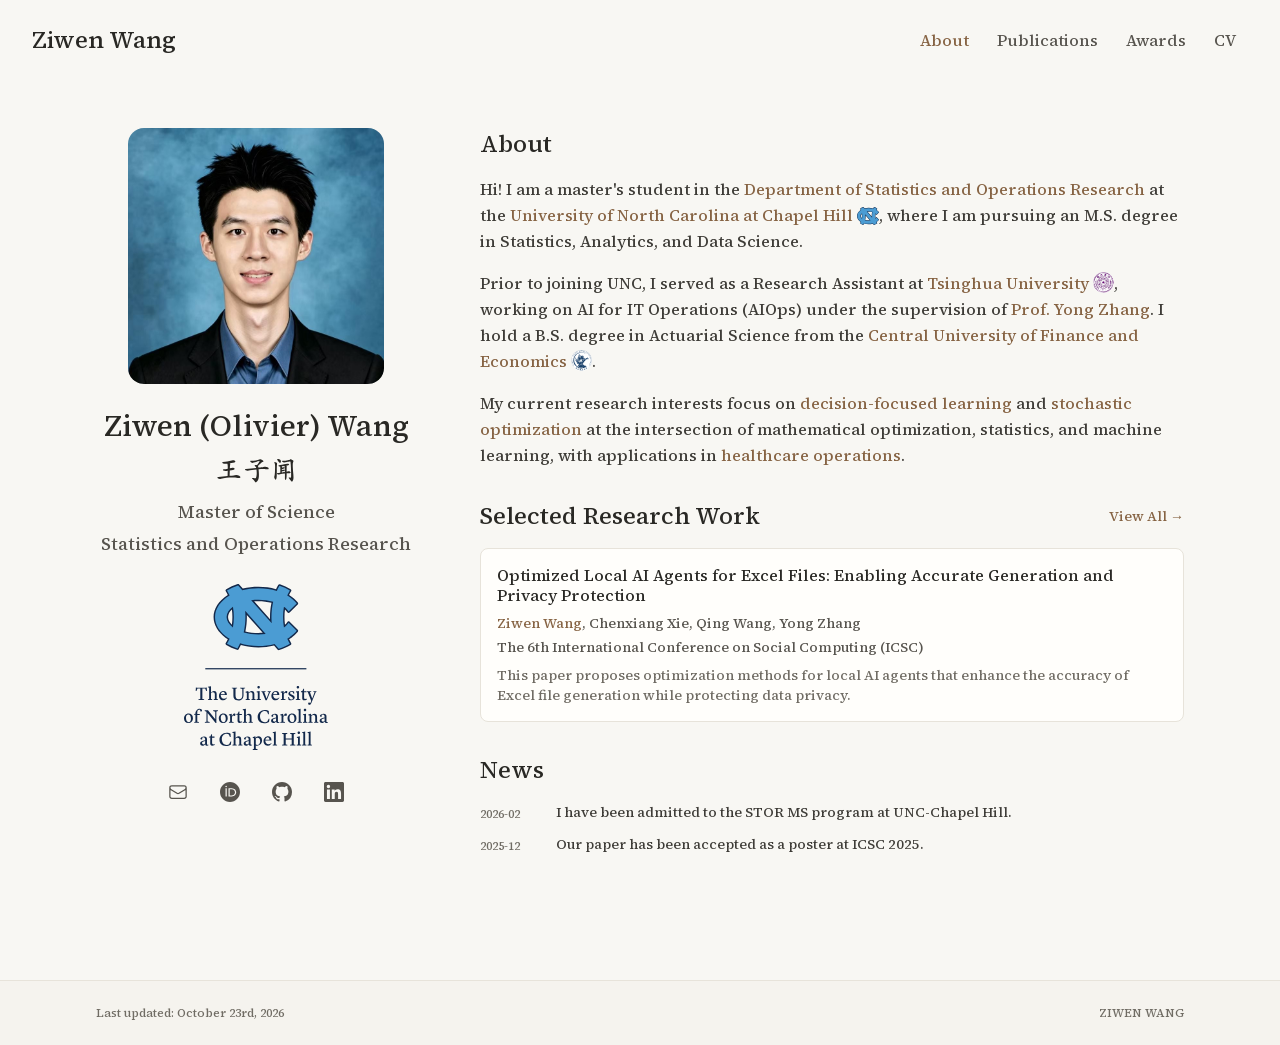
==== commit ef90fadb: "Update: Synchronizing latest changes" ====
--- a/index.html
+++ b/index.html
@@ -1,19 +1,4 @@
-<!DOCTYPE html><html lang="en" class="scroll-smooth"><head><meta charSet="utf-8"/><meta name="viewport" content="width=device-width, initial-scale=1"/><link rel="preload" as="image" href="/bio.jpg"/><link rel="stylesheet" href="/_next/static/css/0268126c3a274232.css" data-precedence="next"/><link rel="preload" as="script" fetchPriority="low" href="/_next/static/chunks/webpack-af78f5c2c11af041.js"/><script src="/_next/static/chunks/4bd1b696-70b6d399998de86a.js" async=""></script><script src="/_next/static/chunks/684-5aaa8290a129f299.js" async=""></script><script src="/_next/static/chunks/main-app-d6baa459be07ffe4.js" async=""></script><script src="/_next/static/chunks/461-a9a5d7b05a71d978.js" async=""></script><script src="/_next/static/chunks/874-6cc630662f3664af.js" async=""></script><script src="/_next/static/chunks/291-e39730cc9327e39b.js" async=""></script><script src="/_next/static/chunks/app/layout-5949473640ae7e74.js" async=""></script><script src="/_next/static/chunks/178-595a94b9af1e67b5.js" async=""></script><script src="/_next/static/chunks/748-45abf977bf78acc0.js" async=""></script><script src="/_next/static/chunks/app/page-899106010fb80240.js" async=""></script><link rel="icon" href="/favicon.svg" type="image/svg+xml"/><link rel="preload" href="/fonts/source-serif-4/normal-latin-500.woff2" as="font" type="font/woff2" crossorigin="anonymous"/><link rel="preload" href="/fonts/source-serif-4/italic-latin-500.woff2" as="font" type="font/woff2" crossorigin="anonymous"/><script>
-              try {
-                const theme = localStorage.getItem('theme-storage');
-                const parsed = theme ? JSON.parse(theme) : null;
-                const setting = parsed?.state?.theme || 'system';
-                const prefersDark = typeof window !== 'undefined' && window.matchMedia && window.matchMedia('(prefers-color-scheme: dark)').matches;
-                const effective = setting === 'dark' ? 'dark' : (setting === 'light' ? 'light' : (prefersDark ? 'dark' : 'light'));
-                var root = document.documentElement;
-                root.classList.add(effective);
-                root.setAttribute('data-theme', effective);
-              } catch (e) {
-                var root = document.documentElement;
-                root.classList.add('light');
-                root.setAttribute('data-theme', 'light');
-              }
-            </script><script>
+<!DOCTYPE html><html lang="en" class="light scroll-smooth" data-theme="light"><head><meta charSet="utf-8"/><meta name="viewport" content="width=device-width, initial-scale=1"/><link rel="preload" as="image" href="/bio.jpg"/><link rel="stylesheet" href="/_next/static/css/e89c80b11557764b.css" data-precedence="next"/><link rel="preload" as="script" fetchPriority="low" href="/_next/static/chunks/webpack-af78f5c2c11af041.js"/><script src="/_next/static/chunks/4bd1b696-70b6d399998de86a.js" async=""></script><script src="/_next/static/chunks/684-5aaa8290a129f299.js" async=""></script><script src="/_next/static/chunks/main-app-d6baa459be07ffe4.js" async=""></script><script src="/_next/static/chunks/461-a9a5d7b05a71d978.js" async=""></script><script src="/_next/static/chunks/874-6cc630662f3664af.js" async=""></script><script src="/_next/static/chunks/212-ac2f7a9f13619e02.js" async=""></script><script src="/_next/static/chunks/app/layout-66f20acb9008aac9.js" async=""></script><script src="/_next/static/chunks/178-595a94b9af1e67b5.js" async=""></script><script src="/_next/static/chunks/748-a4514c4b6f4159c3.js" async=""></script><script src="/_next/static/chunks/app/page-88d41851d283ab64.js" async=""></script><link rel="icon" href="/favicon.svg" type="image/svg+xml"/><link rel="preload" href="/fonts/source-serif-4/normal-latin-500.woff2" as="font" type="font/woff2" crossorigin="anonymous"/><link rel="preload" href="/fonts/source-serif-4/italic-latin-500.woff2" as="font" type="font/woff2" crossorigin="anonymous"/><script>
     try {
       const cfg = {"enabled":false,"locales":["en"],"defaultLocale":"en","mode":"auto","fixedLocale":"en","persist":true,"switcher":false,"labels":{"en":"en"}};
       const storageKey = 'locale-storage';
@@ -57,6 +42,7 @@
       root.lang = 'en';
       root.setAttribute('data-locale', 'en');
     }
-  </script><title>Ziwen Wang</title><meta name="description" content="Olivier Wang&#x27;s Homepage"/><meta name="author" content="Ziwen Wang"/><meta name="keywords" content="Ziwen Wang,PhD,Research,University of North Carolina at Chapel Hill"/><meta name="creator" content="Ziwen Wang"/><meta name="publisher" content="Ziwen Wang"/><meta property="og:title" content="Ziwen Wang"/><meta property="og:description" content="Olivier Wang&#x27;s Homepage"/><meta property="og:site_name" content="Ziwen Wang&#x27;s Academic Website"/><meta property="og:locale" content="en_US"/><meta property="og:type" content="website"/><meta name="twitter:card" content="summary"/><meta name="twitter:title" content="Ziwen Wang"/><meta name="twitter:description" content="Olivier Wang&#x27;s Homepage"/><link rel="icon" href="/favicon.svg"/><script>document.querySelectorAll('body link[rel="icon"], body link[rel="apple-touch-icon"]').forEach(el => document.head.appendChild(el))</script><script src="/_next/static/chunks/polyfills-42372ed130431b0a.js" noModule=""></script></head><body class="font-sans antialiased"><div style="visibility:hidden"><nav class="fixed top-0 left-0 right-0 z-50" data-headlessui-state=""><div class="transition-all duration-300 ease-out bg-transparent" style="transform:translateY(-100px)"><div class="max-w-7xl mx-auto px-4 sm:px-6 lg:px-8"><div class="flex justify-between items-center h-16 lg:h-20"><div class="flex-shrink-0" tabindex="0"><a class="text-xl lg:text-2xl font-serif font-semibold text-primary hover:text-accent transition-colors duration-200" href="/">Ziwen Wang</a></div><div class="hidden lg:block"><div class="ml-10 flex items-center space-x-3"><div class="relative flex items-baseline space-x-1"><a data-nav-href="/" class="relative px-3 py-2 text-base font-medium rounded-lg transition-colors duration-150 text-primary" href="/">About</a><a data-nav-href="/publications" class="relative px-3 py-2 text-base font-medium rounded-lg transition-colors duration-150 text-neutral-600" href="/publications/">Publications</a><a data-nav-href="/awards" class="relative px-3 py-2 text-base font-medium rounded-lg transition-colors duration-150 text-neutral-600" href="/awards/">Awards</a><a data-nav-href="/cv" class="relative px-3 py-2 text-base font-medium rounded-lg transition-colors duration-150 text-neutral-600" href="/cv/">CV</a></div><div class="flex items-center justify-center w-10 h-10 rounded-lg border border-neutral-200 dark:border-[rgba(148,163,184,0.24)] bg-background dark:bg-neutral-800"><div class="w-4 h-4 rounded-full bg-neutral-300 animate-pulse"></div></div></div></div><div class="lg:hidden flex items-center space-x-2"><div class="flex items-center justify-center w-10 h-10 rounded-lg border border-neutral-200 dark:border-[rgba(148,163,184,0.24)] bg-background dark:bg-neutral-800"><div class="w-4 h-4 rounded-full bg-neutral-300 animate-pulse"></div></div><button class="inline-flex items-center justify-center p-2 rounded-md text-neutral-600 hover:text-primary hover:bg-neutral-100 dark:hover:bg-neutral-800 focus:outline-none focus:ring-2 focus:ring-inset focus:ring-accent transition-colors duration-200" id="headlessui-disclosure-button-«R7pdb»" type="button" aria-expanded="false" data-headlessui-state=""><span class="sr-only">Open main menu</span><div><svg xmlns="http://www.w3.org/2000/svg" fill="none" viewBox="0 0 24 24" stroke-width="1.5" stroke="currentColor" aria-hidden="true" data-slot="icon" class="block h-6 w-6"><path stroke-linecap="round" stroke-linejoin="round" d="M3.75 6.75h16.5M3.75 12h16.5m-16.5 5.25h16.5"></path></svg></div></button></div></div></div></div></nav><main class="min-h-screen pt-16 lg:pt-20"><div class="max-w-6xl mx-auto px-4 sm:px-6 lg:px-8 py-8 bg-background min-h-screen"><div class="grid grid-cols-1 lg:grid-cols-3 gap-12"><div class="lg:col-span-1"><div class="sticky top-8" style="opacity:0;transform:translateY(20px)"><div class="w-64 h-64 mx-auto mb-6 rounded-2xl overflow-hidden shadow-lg hover:shadow-xl transition-all duration-200 hover:scale-105"><img alt="Ziwen Wang" width="256" height="256" decoding="async" data-nimg="1" class="w-full h-full object-cover object-[32%_center]" style="color:transparent" src="/bio.jpg"/></div><div class="text-center mb-6"><h1 class="text-3xl font-serif font-bold text-primary mb-2">Ziwen Wang</h1><p lang="zh-CN" class="text-[1.75rem] leading-9 font-[700] text-primary mb-2" style="font-family:STKaiti, &quot;华文楷体&quot;, KaiTi, &quot;楷体&quot;, serif"><span class="profile-chinese-name" style="width:3em;--profile-name-artwork:url(&quot;/images/ziwen-wang-chinese-name.svg&quot;)">王子闻</span></p><p class="text-lg text-accent font-medium mb-1">MS Student</p><p class="text-neutral-600 mb-2">University of North Carolina at Chapel Hill</p></div><div class="flex flex-wrap justify-center gap-3 sm:gap-4 mb-6 relative px-2"><div class="relative"><button class="p-2 sm:p-2 transition-colors duration-200 text-neutral-600 dark:text-neutral-400 hover:text-accent" aria-label="Email"><svg xmlns="http://www.w3.org/2000/svg" fill="none" viewBox="0 0 24 24" stroke-width="1.5" stroke="currentColor" aria-hidden="true" data-slot="icon" class="h-5 w-5"><path stroke-linecap="round" stroke-linejoin="round" d="M21.75 6.75v10.5a2.25 2.25 0 0 1-2.25 2.25h-15a2.25 2.25 0 0 1-2.25-2.25V6.75m19.5 0A2.25 2.25 0 0 0 19.5 4.5h-15a2.25 2.25 0 0 0-2.25 2.25m19.5 0v.243a2.25 2.25 0 0 1-1.07 1.916l-7.5 4.615a2.25 2.25 0 0 1-2.36 0L3.32 8.91a2.25 2.25 0 0 1-1.07-1.916V6.75"></path></svg></button></div><a href="https://orcid.org/0009-0000-1724-9353" target="_blank" rel="noopener noreferrer" class="p-2 sm:p-2 text-neutral-600 dark:text-neutral-400 hover:text-accent transition-colors duration-200" aria-label="ORCID"><svg viewBox="0 0 24 24" fill="currentColor" class="h-5 w-5" xmlns="http://www.w3.org/2000/svg"><path d="M12 0C5.372 0 0 5.372 0 12s5.372 12 12 12 12-5.372 12-12S18.628 0 12 0zM7.369 4.378c.525 0 .947.431.947.947s-.422.947-.947.947a.95.95 0 0 1-.947-.947c0-.525.422-.947.947-.947zm-.722 3.038h1.444v10.041H6.647V7.416zm3.562 0h3.9c3.712 0 5.344 2.653 5.344 5.025 0 2.578-2.016 5.025-5.325 5.025h-3.919V7.416zm1.444 1.303v7.444h2.297c3.272 0 4.022-2.484 4.022-3.722 0-2.016-1.284-3.722-4.097-3.722h-2.222z"></path></svg></a><a href="https://github.com/ZiwenOlivierWang" target="_blank" rel="noopener noreferrer" class="p-2 sm:p-2 text-neutral-600 dark:text-neutral-400 hover:text-accent transition-colors duration-200" aria-label="GitHub"><svg xmlns="http://www.w3.org/2000/svg" width="24" height="24" viewBox="0 0 24 24" fill="none" stroke="currentColor" stroke-width="2" stroke-linecap="round" stroke-linejoin="round" class="lucide lucide-github h-5 w-5" aria-hidden="true"><path d="M15 22v-4a4.8 4.8 0 0 0-1-3.5c3 0 6-2 6-5.5.08-1.25-.27-2.48-1-3.5.28-1.15.28-2.35 0-3.5 0 0-1 0-3 1.5-2.64-.5-5.36-.5-8 0C6 2 5 2 5 2c-.3 1.15-.3 2.35 0 3.5A5.403 5.403 0 0 0 4 9c0 3.5 3 5.5 6 5.5-.39.49-.68 1.05-.85 1.65-.17.6-.22 1.23-.15 1.85v4"></path><path d="M9 18c-4.51 2-5-2-7-2"></path></svg></a><a href="https://www.linkedin.com/in/ziwen-wang-b13605321/" target="_blank" rel="noopener noreferrer" class="p-2 sm:p-2 text-neutral-600 dark:text-neutral-400 hover:text-accent transition-colors duration-200" aria-label="LinkedIn"><svg xmlns="http://www.w3.org/2000/svg" width="24" height="24" viewBox="0 0 24 24" fill="none" stroke="currentColor" stroke-width="2" stroke-linecap="round" stroke-linejoin="round" class="lucide lucide-linkedin h-5 w-5" aria-hidden="true"><path d="M16 8a6 6 0 0 1 6 6v7h-4v-7a2 2 0 0 0-2-2 2 2 0 0 0-2 2v7h-4v-7a6 6 0 0 1 6-6z"></path><rect width="4" height="12" x="2" y="9"></rect><circle cx="4" cy="4" r="2"></circle></svg></a></div><div class="bg-neutral-100 dark:bg-neutral-800 rounded-lg p-4 mb-6 hover:shadow-lg transition-all duration-200 hover:scale-[1.02]"><h3 class="font-semibold text-primary mb-3">Research Interests</h3><div class="space-y-2 text-sm text-neutral-700 dark:text-neutral-500"><div>Optimal Transport</div><div>Anomaly Detection</div><div>Agentic AI</div></div></div><div class="flex justify-center"><div class="relative"><button class="flex items-center space-x-2 px-4 py-2 rounded-lg font-medium text-sm transition-all duration-200 bg-neutral-100 dark:bg-neutral-800 text-neutral-700 dark:text-neutral-500 hover:bg-red-50 dark:hover:bg-red-900/20 hover:text-red-600 dark:hover:text-red-400 cursor-pointer" tabindex="0"><svg xmlns="http://www.w3.org/2000/svg" fill="none" viewBox="0 0 24 24" stroke-width="1.5" stroke="currentColor" aria-hidden="true" data-slot="icon" class="h-4 w-4"><path stroke-linecap="round" stroke-linejoin="round" d="M21 8.25c0-2.485-2.099-4.5-4.688-4.5-1.935 0-3.597 1.126-4.312 2.733-.715-1.607-2.377-2.733-4.313-2.733C5.1 3.75 3 5.765 3 8.25c0 7.22 9 12 9 12s9-4.78 9-12Z"></path></svg><span>Like</span></button></div></div></div></div><div class="lg:col-span-2 space-y-8"><section id="about" class="scroll-mt-24 space-y-8"><section style="opacity:0;transform:translateY(20px)"><h2 class="text-2xl font-serif font-bold text-primary mb-4">About</h2><div class="text-neutral-700 dark:text-neutral-600 leading-relaxed"><p class="mb-4 last:mb-0">Hi! I am a master&#x27;s student in the <a href="https://stor.unc.edu/" node="[object Object]" target="_blank" rel="noopener noreferrer" class="text-accent font-medium transition-all duration-200 rounded hover:bg-accent/10 hover:shadow-sm">Department of Statistics and Operations Research</a> at the <a href="https://www.unc.edu/" node="[object Object]" target="_blank" rel="noopener noreferrer" class="text-accent font-medium transition-all duration-200 rounded hover:bg-accent/10 hover:shadow-sm">University of North Carolina at Chapel Hill</a> <img alt="UNC logo" loading="lazy" width="144" height="112.63" decoding="async" data-nimg="1" class="inline-block w-auto max-w-none align-[-0.22em] h-[1.1em] " style="color:transparent" src="/images/universities/unc.svg"/>, where I am pursuing an M.S. degree in Statistics, Analytics, and Data Science.</p>
-<p class="mb-4 last:mb-0">Prior to joining UNC, I served as a Research Assistant at <a href="https://www.tsinghua.edu.cn/en/" node="[object Object]" target="_blank" rel="noopener noreferrer" class="text-accent font-medium transition-all duration-200 rounded hover:bg-accent/10 hover:shadow-sm">Tsinghua University</a> <span class="relative inline-block h-[1.3em] w-[1.3em] overflow-hidden rounded-full bg-white align-[-0.22em]"><img alt="Tsinghua University seal" loading="lazy" width="1400" height="600" decoding="async" data-nimg="1" class="absolute h-auto max-w-none" style="color:transparent;width:318.1818181818182%;left:-105.9090909090909%;top:-17.045454545454543%" src="/images/universities/tsinghua.jpg"/></span>, working on AI for IT Operations (AIOps) under the supervision of <a href="https://dagege.github.io/" node="[object Object]" target="_blank" rel="noopener noreferrer" class="text-accent font-medium transition-all duration-200 rounded hover:bg-accent/10 hover:shadow-sm">Prof. Yong Zhang</a>. I hold a B.S. degree in Actuarial Science from the <a href="https://en.cufe.edu.cn/" node="[object Object]" target="_blank" rel="noopener noreferrer" class="text-accent font-medium transition-all duration-200 rounded hover:bg-accent/10 hover:shadow-sm">Central University of Finance and Economics</a> <img alt="Central University of Finance and Economics seal" loading="lazy" width="88" height="89" decoding="async" data-nimg="1" class="inline-block w-auto max-w-none align-[-0.22em] h-[1.3em] rounded-full bg-white" style="color:transparent" src="/images/universities/cufe.svg"/>.</p>
-<p class="mb-4 last:mb-0">My current research interests lie at the intersection of mathematical optimization, statistics, and machine learning, including optimal transport, anomaly detection, and agentic AI.</p></div></section><section style="opacity:0;transform:translateY(20px)"><div class="flex items-center justify-between mb-4"><h2 class="text-2xl font-serif font-bold text-primary">Selected Research Work</h2><a class="text-accent hover:text-accent-dark text-sm font-medium transition-all duration-200 rounded hover:bg-accent/10 hover:shadow-sm" href="/publications/">View All<!-- --> →</a></div><div class="space-y-4"><div class="bg-neutral-50 dark:bg-neutral-800 p-4 rounded-lg shadow-sm border border-neutral-200 dark:border-[rgba(148,163,184,0.24)] hover:shadow-lg transition-all duration-200 hover:scale-[1.02]" style="opacity:0;transform:translateY(20px)"><h3 class="font-semibold text-primary mb-2 leading-tight">Optimized Local AI Agents for Excel Files: Enabling Accurate Generation and Privacy Protection</h3><p class="text-sm text-neutral-600 dark:text-neutral-500 mb-1"><span><span class="font-semibold text-accent ">Ziwen Wang</span>, </span><span><span class=" ">Chenxiang Xie</span>, </span><span><span class=" ">Qing Wang</span>, </span><span><span class=" ">Yong Zhang</span></span></p><p class="text-sm text-neutral-600 dark:text-neutral-500 mb-2">The 6th International Conference on Social Computing (ICSC)</p><p class="text-sm text-neutral-500 dark:text-neutral-500 line-clamp-2">This paper proposes optimization methods for local AI agents that enhance the accuracy of Excel file generation while protecting data privacy.</p></div></div></section><section style="opacity:0;transform:translateY(20px)"><h2 class="text-2xl font-serif font-bold text-primary mb-4">News</h2><div class="space-y-3"><div class="flex items-start space-x-3"><span class="text-xs text-neutral-500 mt-1 w-16 flex-shrink-0">2026-02</span><p class="text-sm text-neutral-700">I have been admitted to the STOR MS program at UNC-Chapel Hill.</p></div><div class="flex items-start space-x-3"><span class="text-xs text-neutral-500 mt-1 w-16 flex-shrink-0">2025-12</span><p class="text-sm text-neutral-700">Our paper has been accepted as a poster at ICSC 2025.</p></div></div></section></section></div></div></div><!--$--><!--/$--><!--$--><!--/$--></main><footer class="border-t border-neutral-200/50 bg-neutral-50/50 dark:bg-neutral-900/50 dark:border-neutral-700/50"><div class="max-w-6xl mx-auto px-4 sm:px-6 lg:px-8 py-6"><div class="flex flex-col sm:flex-row justify-between items-center gap-2"><p class="text-xs text-neutral-500">Last updated<!-- -->: <!-- -->October 11th, 2026</p><p class="text-xs text-neutral-500 flex items-center"><a href="https://github.com/xyjoey/PRISM" target="_blank" rel="noopener noreferrer">Built with PRISM</a></p></div></div></footer></div><script src="/_next/static/chunks/webpack-af78f5c2c11af041.js" async=""></script><script>(self.__next_f=self.__next_f||[]).push([0])</script><script>self.__next_f.push([1,"1:\"$Sreact.fragment\"\n3:I[3719,[\"461\",\"static/chunks/461-a9a5d7b05a71d978.js\",\"874\",\"static/chunks/874-6cc630662f3664af.js\",\"291\",\"static/chunks/291-e39730cc9327e39b.js\",\"177\",\"static/chunks/app/layout-5949473640ae7e74.js\"],\"ThemeProvider\"]\n4:I[310,[\"461\",\"static/chunks/461-a9a5d7b05a71d978.js\",\"874\",\"static/chunks/874-6cc630662f3664af.js\",\"291\",\"static/chunks/291-e39730cc9327e39b.js\",\"177\",\"static/chunks/app/layout-5949473640ae7e74.js\"],\"LocaleProvider\"]\n5:I[4574,[\"461\",\"static/chunks/461-a9a5d7b05a71d978.js\",\"874\",\"static/chunks/874-6cc630662f3664af.js\",\"291\",\"static/chunks/291-e39730cc9327e39b.js\",\"177\",\"static/chunks/app/layout-5949473640ae7e74.js\"],\"default\"]\n6:I[7555,[],\"\"]\n7:I[1295,[],\"\"]\n8:I[2548,[\"461\",\"static/chunks/461-a9a5d7b05a71d978.js\",\"874\",\"static/chunks/874-6cc630662f3664af.js\",\"291\",\"static/chunks/291-e39730cc9327e39b.js\",\"177\",\"static/chunks/app/layout-5949473640ae7e74.js\"],\"default\"]\n9:I[6613,[\"461\",\"static/chunks/461-a9a5d7b05a71d978.js\",\"178\",\"static/chunks/178-595a94b9af1e67b5.js\",\"874\",\"static/chunks/874-6cc630662f3664af.js\",\"748\",\"static/chunks/748-45abf977bf78acc0.js\",\"974\",\"static/chunks/app/page-899106010fb80240.js\"],\"default\"]\nb:I[9665,[],\"MetadataBoundary\"]\nd:I[9665,[],\"OutletBoundary\"]\n10:I[4911,[],\"AsyncMetadataOutlet\"]\n12:I[9665,[],\"ViewportBoundary\"]\n14:I[6614,[],\"\"]\n:HL[\"/_next/static/css/0268126c3a274232.css\",\"style\"]\n2:T57a,\n    try {\n      const cfg = {\"enabled\":false,\"locales\":[\"en\"],\"defaultLocale\":\"en\",\"mode\":\"auto\",\"fixedLocale\":\"en\",\"persist\":true,\"switcher\":false,\"labels\":{\"en\":\"en\"}};\n      const storageKey = 'locale-storage';\n      const normalize = (value) =\u003e typeof value === 'string' ? value.trim().replace('_', '-').toLowerCase() : '';\n      const matchLocale = (candidate) =\u003e {\n        const normalized = normalize(candidate);\n        if (!normalized) return null;\n        if (cfg.locales.includes(normalized)) return normalized;\n        const language = normalized.split('-')[0];\n        if (cfg.locales.includes(language)) return language;\n        return null;\n      };"])</script><script>self.__next_f.push([1,"\n\n      let resolved = null;\n\n      if (cfg.persist) {\n        resolved = matchLocale(localStorage.getItem(storageKey));\n      }\n\n      if (!resolved) {\n        if (cfg.mode === 'fixed') {\n          resolved = cfg.fixedLocale;\n        } else {\n          resolved = matchLocale(navigator.language);\n        }\n      }\n\n      if (!resolved) {\n        resolved = cfg.defaultLocale;\n      }\n\n      const root = document.documentElement;\n      root.lang = resolved;\n      root.setAttribute('data-locale', resolved);\n\n      if (cfg.persist) {\n        localStorage.setItem(storageKey, resolved);\n      }\n    } catch (e) {\n      const root = document.documentElement;\n      root.lang = 'en';\n      root.setAttribute('data-locale', 'en');\n    }\n  a:T533,@misc{wang2025optimized,\n  title = {Optimized Local AI Agents for Excel Files: Enabling Accurate Generation and Privacy Protection},\n  booktitle = {The 6th International Conference on Social Computing (ICSC)},\n  author = {Wang, Ziwen and Xie, Chenxiang and Wang, Qing and Zhang, Yong},\n  year = {2025},\n  month = {dec},\n  howpublished = {Poster presented at the 6th International Conference on Social Computing (ICSC 2025)},\n  address = {Shanghai, China},\n  note = {Poster Session},\n  abstract = {With the rapid development of AI agents, deploying agents in local environments for automated office document generation has emerged as a significant research direction, particularly in socially sensitive contexts where data privacy and trust are critical. This study presents a locally deployable AI agent designed for automated Excel file generation and proposes targeted optimization strategies with a focus on tool integration and prompt engineering. A comprehensive evaluation across diverse task sets demonstrates that the optimizations significantly enhance content accuracy, formula correctness, and structural fidelity. These findings confirm the feasibility of local Excel agents and provide practical insights into designing efficient solutions for automated document generation while ensuring da"])</script><script>self.__next_f.push([1,"ta privacy and security.}\n}"])</script><script>self.__next_f.push([1,"0:{\"P\":null,\"b\":\"UQJpQBgzWsLsyghLM9l88\",\"p\":\"\",\"c\":[\"\",\"\"],\"i\":false,\"f\":[[[\"\",{\"children\":[\"__PAGE__\",{}]},\"$undefined\",\"$undefined\",true],[\"\",[\"$\",\"$1\",\"c\",{\"children\":[[[\"$\",\"link\",\"0\",{\"rel\":\"stylesheet\",\"href\":\"/_next/static/css/0268126c3a274232.css\",\"precedence\":\"next\",\"crossOrigin\":\"$undefined\",\"nonce\":\"$undefined\"}]],[\"$\",\"html\",null,{\"lang\":\"en\",\"className\":\"scroll-smooth\",\"suppressHydrationWarning\":true,\"children\":[[\"$\",\"head\",null,{\"children\":[[\"$\",\"link\",null,{\"rel\":\"icon\",\"href\":\"/favicon.svg\",\"type\":\"image/svg+xml\"}],[\"$\",\"link\",null,{\"rel\":\"preload\",\"href\":\"/fonts/source-serif-4/normal-latin-500.woff2\",\"as\":\"font\",\"type\":\"font/woff2\",\"crossOrigin\":\"anonymous\"}],[\"$\",\"link\",null,{\"rel\":\"preload\",\"href\":\"/fonts/source-serif-4/italic-latin-500.woff2\",\"as\":\"font\",\"type\":\"font/woff2\",\"crossOrigin\":\"anonymous\"}],[\"$\",\"script\",null,{\"dangerouslySetInnerHTML\":{\"__html\":\"\\n              try {\\n                const theme = localStorage.getItem('theme-storage');\\n                const parsed = theme ? JSON.parse(theme) : null;\\n                const setting = parsed?.state?.theme || 'system';\\n                const prefersDark = typeof window !== 'undefined' \u0026\u0026 window.matchMedia \u0026\u0026 window.matchMedia('(prefers-color-scheme: dark)').matches;\\n                const effective = setting === 'dark' ? 'dark' : (setting === 'light' ? 'light' : (prefersDark ? 'dark' : 'light'));\\n                var root = document.documentElement;\\n                root.classList.add(effective);\\n                root.setAttribute('data-theme', effective);\\n              } catch (e) {\\n                var root = document.documentElement;\\n                root.classList.add('light');\\n                root.setAttribute('data-theme', 'light');\\n              }\\n            \"}}],[\"$\",\"script\",null,{\"dangerouslySetInnerHTML\":{\"__html\":\"$2\"}}]]}],[\"$\",\"body\",null,{\"className\":\"font-sans antialiased\",\"children\":[\"$\",\"$L3\",null,{\"children\":[\"$\",\"$L4\",null,{\"config\":{\"enabled\":false,\"locales\":[\"en\"],\"defaultLocale\":\"en\",\"mode\":\"auto\",\"fixedLocale\":\"en\",\"persist\":true,\"switcher\":false,\"labels\":{\"en\":\"en\"}},\"children\":[[\"$\",\"$L5\",null,{\"items\":[{\"title\":\"About\",\"type\":\"page\",\"target\":\"about\",\"href\":\"/\"},{\"title\":\"Publications\",\"type\":\"page\",\"target\":\"publications\",\"href\":\"/publications\"},{\"title\":\"Awards\",\"type\":\"page\",\"target\":\"awards\",\"href\":\"/awards\"},{\"title\":\"CV\",\"type\":\"page\",\"target\":\"cv\",\"href\":\"/cv\"}],\"siteTitle\":\"Ziwen Wang\",\"enableOnePageMode\":false,\"i18n\":\"$0:f:0:1:1:props:children:1:props:children:1:props:children:props:children:props:config\",\"itemsByLocale\":{\"en\":[{\"title\":\"About\",\"type\":\"page\",\"target\":\"about\",\"href\":\"/\"},{\"title\":\"Publications\",\"type\":\"page\",\"target\":\"publications\",\"href\":\"/publications\"},{\"title\":\"Awards\",\"type\":\"page\",\"target\":\"awards\",\"href\":\"/awards\"},{\"title\":\"CV\",\"type\":\"page\",\"target\":\"cv\",\"href\":\"/cv\"}]},\"siteTitleByLocale\":{\"en\":\"Ziwen Wang\"}}],[\"$\",\"main\",null,{\"className\":\"min-h-screen pt-16 lg:pt-20\",\"children\":[\"$\",\"$L6\",null,{\"parallelRouterKey\":\"children\",\"error\":\"$undefined\",\"errorStyles\":\"$undefined\",\"errorScripts\":\"$undefined\",\"template\":[\"$\",\"$L7\",null,{}],\"templateStyles\":\"$undefined\",\"templateScripts\":\"$undefined\",\"notFound\":[[[\"$\",\"title\",null,{\"children\":\"404: This page could not be found.\"}],[\"$\",\"div\",null,{\"style\":{\"fontFamily\":\"system-ui,\\\"Segoe UI\\\",Roboto,Helvetica,Arial,sans-serif,\\\"Apple Color Emoji\\\",\\\"Segoe UI Emoji\\\"\",\"height\":\"100vh\",\"textAlign\":\"center\",\"display\":\"flex\",\"flexDirection\":\"column\",\"alignItems\":\"center\",\"justifyContent\":\"center\"},\"children\":[\"$\",\"div\",null,{\"children\":[[\"$\",\"style\",null,{\"dangerouslySetInnerHTML\":{\"__html\":\"body{color:#000;background:#fff;margin:0}.next-error-h1{border-right:1px solid rgba(0,0,0,.3)}@media (prefers-color-scheme:dark){body{color:#fff;background:#000}.next-error-h1{border-right:1px solid rgba(255,255,255,.3)}}\"}}],[\"$\",\"h1\",null,{\"className\":\"next-error-h1\",\"style\":{\"display\":\"inline-block\",\"margin\":\"0 20px 0 0\",\"padding\":\"0 23px 0 0\",\"fontSize\":24,\"fontWeight\":500,\"verticalAlign\":\"top\",\"lineHeight\":\"49px\"},\"children\":404}],[\"$\",\"div\",null,{\"style\":{\"display\":\"inline-block\"},\"children\":[\"$\",\"h2\",null,{\"style\":{\"fontSize\":14,\"fontWeight\":400,\"lineHeight\":\"49px\",\"margin\":0},\"children\":\"This page could not be found.\"}]}]]}]}]],[]],\"forbidden\":\"$undefined\",\"unauthorized\":\"$undefined\"}]}],[\"$\",\"$L8\",null,{\"lastUpdated\":\"October 11th, 2026\",\"lastUpdatedByLocale\":{\"en\":\"October 11th, 2026\"},\"defaultLocale\":\"en\"}]]}]}]}]]}]]}],{\"children\":[\"__PAGE__\",[\"$\",\"$1\",\"c\",{\"children\":[[\"$\",\"$L9\",null,{\"dataByLocale\":{\"en\":{\"author\":{\"name\":\"Ziwen Wang\",\"chinese_name\":\"王子闻\",\"chinese_name_artwork\":\"/images/ziwen-wang-chinese-name.svg\",\"title\":\"MS Student\",\"institution\":\"University of North Carolina at Chapel Hill\",\"avatar\":\"/bio.jpg\"},\"social\":{\"email\":\"zwwang@unc.edu\",\"orcid\":\"https://orcid.org/0009-0000-1724-9353\",\"github\":\"https://github.com/ZiwenOlivierWang\",\"linkedin\":\"https://www.linkedin.com/in/ziwen-wang-b13605321/\"},\"features\":{\"enable_likes\":true,\"enable_one_page_mode\":false},\"enableOnePageMode\":false,\"researchInterests\":[\"Optimal Transport\",\"Anomaly Detection\",\"Agentic AI\"],\"pagesToShow\":[{\"type\":\"about\",\"id\":\"about\",\"sections\":[{\"id\":\"about\",\"type\":\"markdown\",\"source\":\"bio.md\",\"title\":\"About\",\"content\":\"Hi! I am a master's student in the [Department of Statistics and Operations Research](https://stor.unc.edu/) at the [University of North Carolina at Chapel Hill](https://www.unc.edu/) ![UNC logo](/images/universities/unc.svg), where I am pursuing an M.S. degree in Statistics, Analytics, and Data Science.\\n\\nPrior to joining UNC, I served as a Research Assistant at [Tsinghua University](https://www.tsinghua.edu.cn/en/) ![Tsinghua University seal](/images/universities/tsinghua.jpg), working on AI for IT Operations (AIOps) under the supervision of [Prof. Yong Zhang](https://dagege.github.io/). I hold a B.S. degree in Actuarial Science from the [Central University of Finance and Economics](https://en.cufe.edu.cn/) ![Central University of Finance and Economics seal](/images/universities/cufe.svg).\\n\\nMy current research interests lie at the intersection of mathematical optimization, statistics, and machine learning, including optimal transport, anomaly detection, and agentic AI.\\n\"},{\"id\":\"featured_publications\",\"type\":\"publications\",\"title\":\"Selected Research Work\",\"filter\":\"selected\",\"limit\":5,\"publications\":[{\"id\":\"wang2025optimized\",\"title\":\"Optimized Local AI Agents for Excel Files: Enabling Accurate Generation and Privacy Protection\",\"authors\":[{\"name\":\"Ziwen Wang\",\"isHighlighted\":true,\"isCorresponding\":false,\"isCoAuthor\":false},{\"name\":\"Chenxiang Xie\",\"isHighlighted\":false,\"isCorresponding\":false,\"isCoAuthor\":false},{\"name\":\"Qing Wang\",\"isHighlighted\":false,\"isCorresponding\":false,\"isCoAuthor\":false},{\"name\":\"Yong Zhang\",\"isHighlighted\":false,\"isCorresponding\":false,\"isCoAuthor\":false}],\"year\":2025,\"month\":\"12\",\"type\":\"preprint\",\"status\":\"published\",\"tags\":[],\"keywords\":\"$0:f:0:1:2:children:1:props:children:0:props:dataByLocale:en:pagesToShow:0:sections:1:publications:0:tags\",\"researchArea\":\"machine-learning\",\"journal\":\"\",\"conference\":\"The 6th International Conference on Social Computing (ICSC)\",\"pdfUrl\":\"/papers/optimized-local-ai-agents-for-excel-files.pdf\",\"abstract\":\"With the rapid development of AI agents, deploying agents in local environments for automated office document generation has emerged as a significant research direction, particularly in socially sensitive contexts where data privacy and trust are critical. This study presents a locally deployable AI agent designed for automated Excel file generation and proposes targeted optimization strategies with a focus on tool integration and prompt engineering. A comprehensive evaluation across diverse task sets demonstrates that the optimizations significantly enhance content accuracy, formula correctness, and structural fidelity. These findings confirm the feasibility of local Excel agents and provide practical insights into designing efficient solutions for automated document generation while ensuring data privacy and security.\",\"description\":\"This paper proposes optimization methods for local AI agents that enhance the accuracy of Excel file generation while protecting data privacy.\",\"selected\":true,\"bibtex\":\"$a\"}]},{\"id\":\"news\",\"type\":\"list\",\"title\":\"News\",\"source\":\"news.toml\",\"items\":[{\"date\":\"2026-02\",\"content\":\"I have been admitted to the STOR MS program at UNC-Chapel Hill.\"},{\"date\":\"2025-12\",\"content\":\"Our paper has been accepted as a poster at ICSC 2025.\"}]}]}]}},\"defaultLocale\":\"en\"}],[\"$\",\"$Lb\",null,{\"children\":\"$Lc\"}],null,[\"$\",\"$Ld\",null,{\"children\":[\"$Le\",\"$Lf\",[\"$\",\"$L10\",null,{\"promise\":\"$@11\"}]]}]]}],{},null,false]},null,false],[\"$\",\"$1\",\"h\",{\"children\":[null,[\"$\",\"$1\",\"FqA0I2S2GLMTIMuwUQ754\",{\"children\":[[\"$\",\"$L12\",null,{\"children\":\"$L13\"}],null]}],null]}],false]],\"m\":\"$undefined\",\"G\":[\"$14\",\"$undefined\"],\"s\":false,\"S\":true}\n"])</script><script>self.__next_f.push([1,"15:\"$Sreact.suspense\"\n16:I[4911,[],\"AsyncMetadata\"]\nc:[\"$\",\"$15\",null,{\"fallback\":null,\"children\":[\"$\",\"$L16\",null,{\"promise\":\"$@17\"}]}]\n"])</script><script>self.__next_f.push([1,"f:null\n"])</script><script>self.__next_f.push([1,"13:[[\"$\",\"meta\",\"0\",{\"charSet\":\"utf-8\"}],[\"$\",\"meta\",\"1\",{\"name\":\"viewport\",\"content\":\"width=device-width, initial-scale=1\"}]]\ne:null\n"])</script><script>self.__next_f.push([1,"17:{\"metadata\":[[\"$\",\"title\",\"0\",{\"children\":\"Ziwen Wang\"}],[\"$\",\"meta\",\"1\",{\"name\":\"description\",\"content\":\"Olivier Wang's Homepage\"}],[\"$\",\"meta\",\"2\",{\"name\":\"author\",\"content\":\"Ziwen Wang\"}],[\"$\",\"meta\",\"3\",{\"name\":\"keywords\",\"content\":\"Ziwen Wang,PhD,Research,University of North Carolina at Chapel Hill\"}],[\"$\",\"meta\",\"4\",{\"name\":\"creator\",\"content\":\"Ziwen Wang\"}],[\"$\",\"meta\",\"5\",{\"name\":\"publisher\",\"content\":\"Ziwen Wang\"}],[\"$\",\"meta\",\"6\",{\"property\":\"og:title\",\"content\":\"Ziwen Wang\"}],[\"$\",\"meta\",\"7\",{\"property\":\"og:description\",\"content\":\"Olivier Wang's Homepage\"}],[\"$\",\"meta\",\"8\",{\"property\":\"og:site_name\",\"content\":\"Ziwen Wang's Academic Website\"}],[\"$\",\"meta\",\"9\",{\"property\":\"og:locale\",\"content\":\"en_US\"}],[\"$\",\"meta\",\"10\",{\"property\":\"og:type\",\"content\":\"website\"}],[\"$\",\"meta\",\"11\",{\"name\":\"twitter:card\",\"content\":\"summary\"}],[\"$\",\"meta\",\"12\",{\"name\":\"twitter:title\",\"content\":\"Ziwen Wang\"}],[\"$\",\"meta\",\"13\",{\"name\":\"twitter:description\",\"content\":\"Olivier Wang's Homepage\"}],[\"$\",\"link\",\"14\",{\"rel\":\"icon\",\"href\":\"/favicon.svg\"}]],\"error\":null,\"digest\":\"$undefined\"}\n11:{\"metadata\":\"$17:metadata\",\"error\":null,\"digest\":\"$undefined\"}\n"])</script></body></html>+  </script><title>Ziwen Wang</title><meta name="description" content="Olivier Wang&#x27;s Homepage"/><meta name="author" content="Ziwen (Olivier) Wang"/><meta name="keywords" content="Ziwen (Olivier) Wang,PhD,Research,"/><meta name="creator" content="Ziwen (Olivier) Wang"/><meta name="publisher" content="Ziwen (Olivier) Wang"/><meta property="og:title" content="Ziwen Wang"/><meta property="og:description" content="Olivier Wang&#x27;s Homepage"/><meta property="og:site_name" content="Ziwen (Olivier) Wang&#x27;s Academic Website"/><meta property="og:locale" content="en_US"/><meta property="og:type" content="website"/><meta name="twitter:card" content="summary"/><meta name="twitter:title" content="Ziwen Wang"/><meta name="twitter:description" content="Olivier Wang&#x27;s Homepage"/><link rel="icon" href="/favicon.svg"/><script>document.querySelectorAll('body link[rel="icon"], body link[rel="apple-touch-icon"]').forEach(el => document.head.appendChild(el))</script><script src="/_next/static/chunks/polyfills-42372ed130431b0a.js" noModule=""></script></head><body class="font-sans antialiased"><nav class="fixed top-0 left-0 right-0 z-50" data-headlessui-state=""><div class="transition-all duration-300 ease-out bg-transparent" style="transform:none"><div class="max-w-7xl mx-auto px-4 sm:px-6 lg:px-8"><div class="flex justify-between items-center h-16 lg:h-20"><div class="flex-shrink-0" tabindex="0"><a class="text-xl lg:text-2xl font-serif font-semibold text-primary hover:text-accent transition-colors duration-200" href="/">Ziwen Wang</a></div><div class="hidden lg:block"><div class="ml-10 flex items-center space-x-3"><div class="relative flex items-baseline space-x-1"><a data-nav-href="/" class="relative px-3 py-2 text-base font-medium rounded-lg transition-colors duration-150 text-accent" href="/">About</a><a data-nav-href="/publications" class="relative px-3 py-2 text-base font-medium rounded-lg transition-colors duration-150 text-neutral-600" href="/publications/">Publications</a><a data-nav-href="/awards" class="relative px-3 py-2 text-base font-medium rounded-lg transition-colors duration-150 text-neutral-600" href="/awards/">Awards</a><a data-nav-href="/cv" class="relative px-3 py-2 text-base font-medium rounded-lg transition-colors duration-150 text-neutral-600" href="/cv/">CV</a></div></div></div><div class="lg:hidden flex items-center space-x-2"><button class="inline-flex items-center justify-center p-2 rounded-md text-neutral-600 hover:text-accent-dark hover:bg-neutral-100 focus:outline-none focus:ring-2 focus:ring-inset focus:ring-accent transition-colors duration-200" id="headlessui-disclosure-button-«R5pdb»" type="button" aria-expanded="false" data-headlessui-state=""><span class="sr-only">Open main menu</span><div><svg xmlns="http://www.w3.org/2000/svg" fill="none" viewBox="0 0 24 24" stroke-width="1.5" stroke="currentColor" aria-hidden="true" data-slot="icon" class="block h-6 w-6"><path stroke-linecap="round" stroke-linejoin="round" d="M3.75 6.75h16.5M3.75 12h16.5m-16.5 5.25h16.5"></path></svg></div></button></div></div></div></div></nav><main class="min-h-screen pt-16 lg:pt-20"><div class="max-w-6xl mx-auto px-4 sm:px-6 lg:px-8 py-10 lg:py-12 bg-background min-h-screen"><div class="grid grid-cols-1 lg:grid-cols-3 gap-12 lg:gap-16"><div class="lg:col-span-1"><div class="sticky top-8" style="opacity:1;transform:none"><div class="w-64 h-64 mx-auto mb-6 rounded-2xl overflow-hidden hover:shadow-sm transition-shadow duration-200"><img alt="Ziwen (Olivier) Wang" width="256" height="256" decoding="async" data-nimg="1" class="w-full h-full object-cover object-[32%_center]" style="color:transparent" src="/bio.jpg"/></div><div class="text-center mb-6"><h1 class="text-3xl font-serif font-bold text-primary mb-2">Ziwen (Olivier) Wang</h1><p lang="zh-CN" class="text-[1.75rem] leading-9 font-[700] text-primary mb-2" style="font-family:STKaiti, &quot;华文楷体&quot;, KaiTi, &quot;楷体&quot;, serif"><span class="profile-chinese-name" style="width:3em;--profile-name-artwork:url(&quot;/images/ziwen-wang-chinese-name.svg&quot;)">王子闻</span></p><p class="whitespace-pre-line text-[clamp(1rem,1.5vw,1.125rem)] leading-8 text-neutral-600 font-medium mb-3">Master of Science
+Statistics and Operations Research</p><p class="text-neutral-600 mb-2"></p></div><div class="mx-auto mb-6 flex justify-center"><img alt="Institution logo" loading="lazy" width="1254" height="1446" decoding="async" data-nimg="1" class="h-auto w-32 max-w-full object-contain sm:w-36" style="color:transparent" src="/images/universities/university-signature-carolinablue-navy-rgb-v.svg"/></div><div class="flex flex-wrap items-center justify-center gap-3 sm:gap-4 mb-6 px-2"><a href="mailto:zwwang@unc.edu" class="flex h-9 w-9 items-center justify-center rounded-md text-neutral-600 transition-colors duration-200 hover:text-accent focus-visible:outline-none focus-visible:ring-2 focus-visible:ring-accent/50" aria-label="Email" title="zwwang@unc.edu"><span class="flex h-5 w-5 shrink-0 items-center justify-center" aria-hidden="true"><svg xmlns="http://www.w3.org/2000/svg" fill="none" viewBox="0 0 24 24" stroke-width="1.5" stroke="currentColor" aria-hidden="true" data-slot="icon" class="h-5 w-5"><path stroke-linecap="round" stroke-linejoin="round" d="M21.75 6.75v10.5a2.25 2.25 0 0 1-2.25 2.25h-15a2.25 2.25 0 0 1-2.25-2.25V6.75m19.5 0A2.25 2.25 0 0 0 19.5 4.5h-15a2.25 2.25 0 0 0-2.25 2.25m19.5 0v.243a2.25 2.25 0 0 1-1.07 1.916l-7.5 4.615a2.25 2.25 0 0 1-2.36 0L3.32 8.91a2.25 2.25 0 0 1-1.07-1.916V6.75"></path></svg></span></a><a href="https://orcid.org/0009-0000-1724-9353" target="_blank" rel="noopener noreferrer" class="flex h-9 w-9 items-center justify-center rounded-md text-neutral-600 transition-colors duration-200 hover:text-accent focus-visible:outline-none focus-visible:ring-2 focus-visible:ring-accent/50" aria-label="ORCID" title="ORCID"><span class="flex h-5 w-5 shrink-0 items-center justify-center" aria-hidden="true"><svg viewBox="0 0 24 24" fill="currentColor" class="h-5 w-5" xmlns="http://www.w3.org/2000/svg"><path d="M12 0C5.372 0 0 5.372 0 12s5.372 12 12 12 12-5.372 12-12S18.628 0 12 0zM7.369 4.378c.525 0 .947.431.947.947s-.422.947-.947.947a.95.95 0 0 1-.947-.947c0-.525.422-.947.947-.947zm-.722 3.038h1.444v10.041H6.647V7.416zm3.562 0h3.9c3.712 0 5.344 2.653 5.344 5.025 0 2.578-2.016 5.025-5.325 5.025h-3.919V7.416zm1.444 1.303v7.444h2.297c3.272 0 4.022-2.484 4.022-3.722 0-2.016-1.284-3.722-4.097-3.722h-2.222z"></path></svg></span></a><a href="https://github.com/ZiwenOlivierWang" target="_blank" rel="noopener noreferrer" class="flex h-9 w-9 items-center justify-center rounded-md text-neutral-600 transition-colors duration-200 hover:text-accent focus-visible:outline-none focus-visible:ring-2 focus-visible:ring-accent/50" aria-label="GitHub" title="GitHub"><span class="flex h-5 w-5 shrink-0 items-center justify-center" aria-hidden="true"><svg viewBox="0 0 16 16" fill="currentColor" class="h-5 w-5" xmlns="http://www.w3.org/2000/svg"><path d="M8 0C3.58 0 0 3.58 0 8c0 3.54 2.29 6.53 5.47 7.59.4.07.55-.17.55-.38 0-.19-.01-.82-.01-1.49-2.01.37-2.53-.49-2.69-.94-.09-.23-.48-.94-.82-1.13-.28-.15-.68-.52-.01-.53.63-.01 1.08.58 1.23.82.72 1.21 1.87.87 2.33.66.07-.52.28-.87.51-1.07-1.78-.2-3.64-.89-3.64-3.95 0-.87.31-1.59.82-2.15-.08-.2-.36-1.02.08-2.12 0 0 .67-.21 2.2.82.64-.18 1.32-.27 2-.27s1.36.09 2 .27c1.53-1.04 2.2-.82 2.2-.82.44 1.1.16 1.92.08 2.12.51.56.82 1.27.82 2.15 0 3.07-1.87 3.75-3.65 3.95.29.25.54.73.54 1.48 0 1.07-.01 1.93-.01 2.2 0 .21.15.46.55.38A8.013 8.013 0 0 0 16 8c0-4.42-3.58-8-8-8z"></path></svg></span></a><a href="https://www.linkedin.com/in/ziwen-wang-b13605321/" target="_blank" rel="noopener noreferrer" class="flex h-9 w-9 items-center justify-center rounded-md text-neutral-600 transition-colors duration-200 hover:text-accent focus-visible:outline-none focus-visible:ring-2 focus-visible:ring-accent/50" aria-label="LinkedIn" title="LinkedIn"><span class="flex h-5 w-5 shrink-0 items-center justify-center" aria-hidden="true"><svg viewBox="0 0 24 24" fill="currentColor" class="h-5 w-5" xmlns="http://www.w3.org/2000/svg"><path d="M20.447 20.452h-3.554v-5.569c0-1.328-.027-3.037-1.852-3.037-1.853 0-2.136 1.445-2.136 2.939v5.667H9.351V9h3.414v1.561h.046c.476-.9 1.637-1.85 3.37-1.85 3.601 0 4.267 2.37 4.267 5.455v6.286zM5.337 7.433a2.062 2.062 0 1 1 0-4.124 2.062 2.062 0 0 1 0 4.124zM7.119 20.452H3.555V9h3.564v11.452zM22.225 0H1.771C.792 0 0 .774 0 1.729v20.542C0 23.227.792 24 1.771 24h20.451C23.2 24 24 23.227 24 22.271V1.729C24 .774 23.2 0 22.222 0h.003z"></path></svg></span></a></div></div></div><div class="lg:col-span-2 space-y-8"><section id="about" class="scroll-mt-24 space-y-8"><section style="opacity:1;transform:none"><h2 class="text-2xl font-serif font-bold text-primary mb-4">About</h2><div class="text-neutral-700 leading-relaxed"><p class="mb-4 last:mb-0">Hi! I am a master&#x27;s student in the <a href="https://stor.unc.edu/" node="[object Object]" target="_blank" rel="noopener noreferrer" class="text-accent font-medium no-underline hover:text-accent-dark transition-colors duration-200">Department of Statistics and Operations Research</a> at the <a href="https://www.unc.edu/" node="[object Object]" target="_blank" rel="noopener noreferrer" class="text-accent font-medium no-underline hover:text-accent-dark transition-colors duration-200">University of North Carolina at Chapel Hill</a> <img alt="UNC logo" loading="lazy" width="144" height="112.63" decoding="async" data-nimg="1" class="inline-block w-auto max-w-none align-[-0.22em] h-[1.1em] " style="color:transparent" src="/images/universities/unc.svg"/>, where I am pursuing an M.S. degree in Statistics, Analytics, and Data Science.</p>
+<p class="mb-4 last:mb-0">Prior to joining UNC, I served as a Research Assistant at <a href="https://www.tsinghua.edu.cn/en/" node="[object Object]" target="_blank" rel="noopener noreferrer" class="text-accent font-medium no-underline hover:text-accent-dark transition-colors duration-200">Tsinghua University</a> <span class="relative inline-block h-[1.3em] w-[1.3em] overflow-hidden rounded-full bg-white align-[-0.22em]"><img alt="Tsinghua University seal" loading="lazy" width="1400" height="600" decoding="async" data-nimg="1" class="absolute h-auto max-w-none" style="color:transparent;width:318.1818181818182%;left:-105.9090909090909%;top:-17.045454545454543%" src="/images/universities/tsinghua.jpg"/></span>, working on AI for IT Operations (AIOps) under the supervision of <a href="https://dagege.github.io/" node="[object Object]" target="_blank" rel="noopener noreferrer" class="text-accent font-medium no-underline hover:text-accent-dark transition-colors duration-200">Prof. Yong Zhang</a>. I hold a B.S. degree in Actuarial Science from the <a href="https://en.cufe.edu.cn/" node="[object Object]" target="_blank" rel="noopener noreferrer" class="text-accent font-medium no-underline hover:text-accent-dark transition-colors duration-200">Central University of Finance and Economics</a> <img alt="Central University of Finance and Economics seal" loading="lazy" width="88" height="89" decoding="async" data-nimg="1" class="inline-block w-auto max-w-none align-[-0.22em] h-[1.3em] rounded-full bg-white" style="color:transparent" src="/images/universities/cufe.svg"/>.</p>
+<p class="mb-4 last:mb-0">My current research interests focus on <strong class="font-semibold text-accent">decision-focused learning</strong> and <strong class="font-semibold text-accent">stochastic optimization</strong> at the intersection of mathematical optimization, statistics, and machine learning, with applications in <strong class="font-semibold text-accent">healthcare operations</strong>.</p></div></section><section style="opacity:1;transform:none"><div class="flex items-center justify-between mb-4"><h2 class="text-2xl font-serif font-bold text-primary">Selected Research Work</h2><a class="text-accent hover:text-accent-dark text-sm font-medium transition-colors duration-200" href="/publications/">View All<!-- --> →</a></div><div class="space-y-4"><div class="bg-surface p-4 rounded-lg border border-neutral-200 hover:border-neutral-300 transition-colors duration-200" style="opacity:1;transform:none"><h3 class="font-semibold text-primary mb-2 leading-tight">Optimized Local AI Agents for Excel Files: Enabling Accurate Generation and Privacy Protection</h3><p class="text-sm text-neutral-600 mb-1"><span><span class="text-accent font-semibold">Ziwen Wang</span>, </span><span><span class=" ">Chenxiang Xie</span>, </span><span><span class=" ">Qing Wang</span>, </span><span><span class=" ">Yong Zhang</span></span></p><p class="text-sm text-neutral-600 mb-2">The 6th International Conference on Social Computing (ICSC)</p><p class="text-sm text-neutral-500 line-clamp-2">This paper proposes optimization methods for local AI agents that enhance the accuracy of Excel file generation while protecting data privacy.</p></div></div></section><section style="opacity:1;transform:none"><h2 class="text-2xl font-serif font-bold text-primary mb-4">News</h2><div class="space-y-3"><div class="flex items-start space-x-3"><span class="text-xs text-neutral-500 mt-1 w-16 flex-shrink-0">2026-02</span><p class="text-sm text-neutral-700">I have been admitted to the STOR MS program at UNC-Chapel Hill.</p></div><div class="flex items-start space-x-3"><span class="text-xs text-neutral-500 mt-1 w-16 flex-shrink-0">2025-12</span><p class="text-sm text-neutral-700">Our paper has been accepted as a poster at ICSC 2025.</p></div></div></section></section></div></div></div><!--$--><!--/$--><!--$--><!--/$--></main><footer class="border-t border-footer-border bg-footer-background"><div class="max-w-6xl mx-auto px-4 sm:px-6 lg:px-8 py-6"><div class="flex flex-col sm:flex-row justify-between items-center gap-2"><p class="text-xs text-neutral-500">Last updated<!-- -->: <!-- -->October 23rd, 2026</p><p class="font-sans text-xs font-medium text-neutral-500 flex items-center">ZIWEN WANG</p></div></div></footer><script src="/_next/static/chunks/webpack-af78f5c2c11af041.js" async=""></script><script>(self.__next_f=self.__next_f||[]).push([0])</script><script>self.__next_f.push([1,"1:\"$Sreact.fragment\"\n3:I[310,[\"461\",\"static/chunks/461-a9a5d7b05a71d978.js\",\"874\",\"static/chunks/874-6cc630662f3664af.js\",\"212\",\"static/chunks/212-ac2f7a9f13619e02.js\",\"177\",\"static/chunks/app/layout-66f20acb9008aac9.js\"],\"LocaleProvider\"]\n4:I[7734,[\"461\",\"static/chunks/461-a9a5d7b05a71d978.js\",\"874\",\"static/chunks/874-6cc630662f3664af.js\",\"212\",\"static/chunks/212-ac2f7a9f13619e02.js\",\"177\",\"static/chunks/app/layout-66f20acb9008aac9.js\"],\"default\"]\n5:I[7555,[],\"\"]\n6:I[1295,[],\"\"]\n7:I[2548,[\"461\",\"static/chunks/461-a9a5d7b05a71d978.js\",\"874\",\"static/chunks/874-6cc630662f3664af.js\",\"212\",\"static/chunks/212-ac2f7a9f13619e02.js\",\"177\",\"static/chunks/app/layout-66f20acb9008aac9.js\"],\"default\"]\n8:I[9506,[\"461\",\"static/chunks/461-a9a5d7b05a71d978.js\",\"178\",\"static/chunks/178-595a94b9af1e67b5.js\",\"874\",\"static/chunks/874-6cc630662f3664af.js\",\"748\",\"static/chunks/748-a4514c4b6f4159c3.js\",\"974\",\"static/chunks/app/page-88d41851d283ab64.js\"],\"default\"]\nb:I[9665,[],\"MetadataBoundary\"]\nd:I[9665,[],\"OutletBoundary\"]\n10:I[4911,[],\"AsyncMetadataOutlet\"]\n12:I[9665,[],\"ViewportBoundary\"]\n14:I[6614,[],\"\"]\n:HL[\"/_next/static/css/e89c80b11557764b.css\",\"style\"]\n2:T57a,\n    try {\n      const cfg = {\"enabled\":false,\"locales\":[\"en\"],\"defaultLocale\":\"en\",\"mode\":\"auto\",\"fixedLocale\":\"en\",\"persist\":true,\"switcher\":false,\"labels\":{\"en\":\"en\"}};\n      const storageKey = 'locale-storage';\n      const normalize = (value) =\u003e typeof value === 'string' ? value.trim().replace('_', '-').toLowerCase() : '';\n      const matchLocale = (candidate) =\u003e {\n        const normalized = normalize(candidate);\n        if (!normalized) return null;\n        if (cfg.locales.includes(normalized)) return normalized;\n        const language = normalized.split('-')[0];\n        if (cfg.locales.includes(language)) return language;\n        return null;\n      };\n\n      let resolved = null;\n\n      if (cfg.persist) {\n        resolved = matchLocale(localStorage.getItem(storageKey));\n      }\n\n      if (!resolved) {\n        if (cfg.mode === 'fixed') {\n          resolved = cfg.fixed"])</script><script>self.__next_f.push([1,"Locale;\n        } else {\n          resolved = matchLocale(navigator.language);\n        }\n      }\n\n      if (!resolved) {\n        resolved = cfg.defaultLocale;\n      }\n\n      const root = document.documentElement;\n      root.lang = resolved;\n      root.setAttribute('data-locale', resolved);\n\n      if (cfg.persist) {\n        localStorage.setItem(storageKey, resolved);\n      }\n    } catch (e) {\n      const root = document.documentElement;\n      root.lang = 'en';\n      root.setAttribute('data-locale', 'en');\n    }\n  9:T40f,Hi! I am a master's student in the [Department of Statistics and Operations Research](https://stor.unc.edu/) at the [University of North Carolina at Chapel Hill](https://www.unc.edu/) ![UNC logo](/images/universities/unc.svg), where I am pursuing an M.S. degree in Statistics, Analytics, and Data Science.\n\nPrior to joining UNC, I served as a Research Assistant at [Tsinghua University](https://www.tsinghua.edu.cn/en/) ![Tsinghua University seal](/images/universities/tsinghua.jpg), working on AI for IT Operations (AIOps) under the supervision of [Prof. Yong Zhang](https://dagege.github.io/). I hold a B.S. degree in Actuarial Science from the [Central University of Finance and Economics](https://en.cufe.edu.cn/) ![Central University of Finance and Economics seal](/images/universities/cufe.svg).\n\nMy current research interests focus on **decision-focused learning** and **stochastic optimization** at the intersection of mathematical optimization, statistics, and machine learning, with applications in **healthcare operations**.\na:T533,@misc{wang2025optimized,\n  title = {Optimized Local AI Agents for Excel Files: Enabling Accurate Generation and Privacy Protection},\n  booktitle = {The 6th International Conference on Social Computing (ICSC)},\n  author = {Wang, Ziwen and Xie, Chenxiang and Wang, Qing and Zhang, Yong},\n  year = {2025},\n  month = {dec},\n  howpublished = {Poster presented at the 6th International Conference on Social Computing (ICSC 2025)},\n  address = {Shanghai, China},\n  note = {Poster Sess"])</script><script>self.__next_f.push([1,"ion},\n  abstract = {With the rapid development of AI agents, deploying agents in local environments for automated office document generation has emerged as a significant research direction, particularly in socially sensitive contexts where data privacy and trust are critical. This study presents a locally deployable AI agent designed for automated Excel file generation and proposes targeted optimization strategies with a focus on tool integration and prompt engineering. A comprehensive evaluation across diverse task sets demonstrates that the optimizations significantly enhance content accuracy, formula correctness, and structural fidelity. These findings confirm the feasibility of local Excel agents and provide practical insights into designing efficient solutions for automated document generation while ensuring data privacy and security.}\n}"])</script><script>self.__next_f.push([1,"0:{\"P\":null,\"b\":\"dUwhczS3NvOXzS6eXsSgM\",\"p\":\"\",\"c\":[\"\",\"\"],\"i\":false,\"f\":[[[\"\",{\"children\":[\"__PAGE__\",{}]},\"$undefined\",\"$undefined\",true],[\"\",[\"$\",\"$1\",\"c\",{\"children\":[[[\"$\",\"link\",\"0\",{\"rel\":\"stylesheet\",\"href\":\"/_next/static/css/e89c80b11557764b.css\",\"precedence\":\"next\",\"crossOrigin\":\"$undefined\",\"nonce\":\"$undefined\"}]],[\"$\",\"html\",null,{\"lang\":\"en\",\"className\":\"light scroll-smooth\",\"data-theme\":\"light\",\"suppressHydrationWarning\":true,\"children\":[[\"$\",\"head\",null,{\"children\":[[\"$\",\"link\",null,{\"rel\":\"icon\",\"href\":\"/favicon.svg\",\"type\":\"image/svg+xml\"}],[\"$\",\"link\",null,{\"rel\":\"preload\",\"href\":\"/fonts/source-serif-4/normal-latin-500.woff2\",\"as\":\"font\",\"type\":\"font/woff2\",\"crossOrigin\":\"anonymous\"}],[\"$\",\"link\",null,{\"rel\":\"preload\",\"href\":\"/fonts/source-serif-4/italic-latin-500.woff2\",\"as\":\"font\",\"type\":\"font/woff2\",\"crossOrigin\":\"anonymous\"}],[\"$\",\"script\",null,{\"dangerouslySetInnerHTML\":{\"__html\":\"$2\"}}]]}],[\"$\",\"body\",null,{\"className\":\"font-sans antialiased\",\"children\":[\"$\",\"$L3\",null,{\"config\":{\"enabled\":false,\"locales\":[\"en\"],\"defaultLocale\":\"en\",\"mode\":\"auto\",\"fixedLocale\":\"en\",\"persist\":true,\"switcher\":false,\"labels\":{\"en\":\"en\"}},\"children\":[[\"$\",\"$L4\",null,{\"items\":[{\"title\":\"About\",\"type\":\"page\",\"target\":\"about\",\"href\":\"/\"},{\"title\":\"Publications\",\"type\":\"page\",\"target\":\"publications\",\"href\":\"/publications\"},{\"title\":\"Awards\",\"type\":\"page\",\"target\":\"awards\",\"href\":\"/awards\"},{\"title\":\"CV\",\"type\":\"page\",\"target\":\"cv\",\"href\":\"/cv\"}],\"siteTitle\":\"Ziwen Wang\",\"enableOnePageMode\":false,\"i18n\":\"$0:f:0:1:1:props:children:1:props:children:1:props:children:props:config\",\"itemsByLocale\":{\"en\":[{\"title\":\"About\",\"type\":\"page\",\"target\":\"about\",\"href\":\"/\"},{\"title\":\"Publications\",\"type\":\"page\",\"target\":\"publications\",\"href\":\"/publications\"},{\"title\":\"Awards\",\"type\":\"page\",\"target\":\"awards\",\"href\":\"/awards\"},{\"title\":\"CV\",\"type\":\"page\",\"target\":\"cv\",\"href\":\"/cv\"}]},\"siteTitleByLocale\":{\"en\":\"Ziwen Wang\"}}],[\"$\",\"main\",null,{\"className\":\"min-h-screen pt-16 lg:pt-20\",\"children\":[\"$\",\"$L5\",null,{\"parallelRouterKey\":\"children\",\"error\":\"$undefined\",\"errorStyles\":\"$undefined\",\"errorScripts\":\"$undefined\",\"template\":[\"$\",\"$L6\",null,{}],\"templateStyles\":\"$undefined\",\"templateScripts\":\"$undefined\",\"notFound\":[[[\"$\",\"title\",null,{\"children\":\"404: This page could not be found.\"}],[\"$\",\"div\",null,{\"style\":{\"fontFamily\":\"system-ui,\\\"Segoe UI\\\",Roboto,Helvetica,Arial,sans-serif,\\\"Apple Color Emoji\\\",\\\"Segoe UI Emoji\\\"\",\"height\":\"100vh\",\"textAlign\":\"center\",\"display\":\"flex\",\"flexDirection\":\"column\",\"alignItems\":\"center\",\"justifyContent\":\"center\"},\"children\":[\"$\",\"div\",null,{\"children\":[[\"$\",\"style\",null,{\"dangerouslySetInnerHTML\":{\"__html\":\"body{color:#000;background:#fff;margin:0}.next-error-h1{border-right:1px solid rgba(0,0,0,.3)}@media (prefers-color-scheme:dark){body{color:#fff;background:#000}.next-error-h1{border-right:1px solid rgba(255,255,255,.3)}}\"}}],[\"$\",\"h1\",null,{\"className\":\"next-error-h1\",\"style\":{\"display\":\"inline-block\",\"margin\":\"0 20px 0 0\",\"padding\":\"0 23px 0 0\",\"fontSize\":24,\"fontWeight\":500,\"verticalAlign\":\"top\",\"lineHeight\":\"49px\"},\"children\":404}],[\"$\",\"div\",null,{\"style\":{\"display\":\"inline-block\"},\"children\":[\"$\",\"h2\",null,{\"style\":{\"fontSize\":14,\"fontWeight\":400,\"lineHeight\":\"49px\",\"margin\":0},\"children\":\"This page could not be found.\"}]}]]}]}]],[]],\"forbidden\":\"$undefined\",\"unauthorized\":\"$undefined\"}]}],[\"$\",\"$L7\",null,{\"lastUpdated\":\"October 23rd, 2026\",\"lastUpdatedByLocale\":{\"en\":\"October 23rd, 2026\"},\"defaultLocale\":\"en\"}]]}]}]]}]]}],{\"children\":[\"__PAGE__\",[\"$\",\"$1\",\"c\",{\"children\":[[\"$\",\"$L8\",null,{\"dataByLocale\":{\"en\":{\"author\":{\"name\":\"Ziwen (Olivier) Wang\",\"chinese_name\":\"王子闻\",\"chinese_name_artwork\":\"/images/ziwen-wang-chinese-name.svg\",\"title\":\"Master of Science\\nStatistics and Operations Research\",\"institution\":\"\",\"institution_logo\":\"/images/universities/university-signature-carolinablue-navy-rgb-v.svg\",\"avatar\":\"/bio.jpg\"},\"social\":{\"email\":\"zwwang@unc.edu\",\"orcid\":\"https://orcid.org/0009-0000-1724-9353\",\"github\":\"https://github.com/ZiwenOlivierWang\",\"linkedin\":\"https://www.linkedin.com/in/ziwen-wang-b13605321/\"},\"enableOnePageMode\":false,\"pagesToShow\":[{\"type\":\"about\",\"id\":\"about\",\"sections\":[{\"id\":\"about\",\"type\":\"markdown\",\"source\":\"bio.md\",\"title\":\"About\",\"content\":\"$9\"},{\"id\":\"featured_publications\",\"type\":\"publications\",\"title\":\"Selected Research Work\",\"filter\":\"selected\",\"limit\":5,\"publications\":[{\"id\":\"wang2025optimized\",\"title\":\"Optimized Local AI Agents for Excel Files: Enabling Accurate Generation and Privacy Protection\",\"authors\":[{\"name\":\"Ziwen Wang\",\"isHighlighted\":true,\"isCorresponding\":false,\"isCoAuthor\":false},{\"name\":\"Chenxiang Xie\",\"isHighlighted\":false,\"isCorresponding\":false,\"isCoAuthor\":false},{\"name\":\"Qing Wang\",\"isHighlighted\":false,\"isCorresponding\":false,\"isCoAuthor\":false},{\"name\":\"Yong Zhang\",\"isHighlighted\":false,\"isCorresponding\":false,\"isCoAuthor\":false}],\"year\":2025,\"month\":\"12\",\"type\":\"preprint\",\"status\":\"published\",\"tags\":[],\"keywords\":\"$0:f:0:1:2:children:1:props:children:0:props:dataByLocale:en:pagesToShow:0:sections:1:publications:0:tags\",\"researchArea\":\"machine-learning\",\"journal\":\"\",\"conference\":\"The 6th International Conference on Social Computing (ICSC)\",\"pdfUrl\":\"/papers/optimized-local-ai-agents-for-excel-files.pdf\",\"abstract\":\"With the rapid development of AI agents, deploying agents in local environments for automated office document generation has emerged as a significant research direction, particularly in socially sensitive contexts where data privacy and trust are critical. This study presents a locally deployable AI agent designed for automated Excel file generation and proposes targeted optimization strategies with a focus on tool integration and prompt engineering. A comprehensive evaluation across diverse task sets demonstrates that the optimizations significantly enhance content accuracy, formula correctness, and structural fidelity. These findings confirm the feasibility of local Excel agents and provide practical insights into designing efficient solutions for automated document generation while ensuring data privacy and security.\",\"description\":\"This paper proposes optimization methods for local AI agents that enhance the accuracy of Excel file generation while protecting data privacy.\",\"selected\":true,\"bibtex\":\"$a\"}]},{\"id\":\"news\",\"type\":\"list\",\"title\":\"News\",\"source\":\"news.toml\",\"items\":[{\"date\":\"2026-02\",\"content\":\"I have been admitted to the STOR MS program at UNC-Chapel Hill.\"},{\"date\":\"2025-12\",\"content\":\"Our paper has been accepted as a poster at ICSC 2025.\"}]}]}]}},\"defaultLocale\":\"en\"}],[\"$\",\"$Lb\",null,{\"children\":\"$Lc\"}],null,[\"$\",\"$Ld\",null,{\"children\":[\"$Le\",\"$Lf\",[\"$\",\"$L10\",null,{\"promise\":\"$@11\"}]]}]]}],{},null,false]},null,false],[\"$\",\"$1\",\"h\",{\"children\":[null,[\"$\",\"$1\",\"lHXGVsbzeOBaum9L4E-I6\",{\"children\":[[\"$\",\"$L12\",null,{\"children\":\"$L13\"}],null]}],null]}],false]],\"m\":\"$undefined\",\"G\":[\"$14\",\"$undefined\"],\"s\":false,\"S\":true}\n"])</script><script>self.__next_f.push([1,"15:\"$Sreact.suspense\"\n16:I[4911,[],\"AsyncMetadata\"]\nc:[\"$\",\"$15\",null,{\"fallback\":null,\"children\":[\"$\",\"$L16\",null,{\"promise\":\"$@17\"}]}]\n"])</script><script>self.__next_f.push([1,"f:null\n"])</script><script>self.__next_f.push([1,"13:[[\"$\",\"meta\",\"0\",{\"charSet\":\"utf-8\"}],[\"$\",\"meta\",\"1\",{\"name\":\"viewport\",\"content\":\"width=device-width, initial-scale=1\"}]]\ne:null\n"])</script><script>self.__next_f.push([1,"17:{\"metadata\":[[\"$\",\"title\",\"0\",{\"children\":\"Ziwen Wang\"}],[\"$\",\"meta\",\"1\",{\"name\":\"description\",\"content\":\"Olivier Wang's Homepage\"}],[\"$\",\"meta\",\"2\",{\"name\":\"author\",\"content\":\"Ziwen (Olivier) Wang\"}],[\"$\",\"meta\",\"3\",{\"name\":\"keywords\",\"content\":\"Ziwen (Olivier) Wang,PhD,Research,\"}],[\"$\",\"meta\",\"4\",{\"name\":\"creator\",\"content\":\"Ziwen (Olivier) Wang\"}],[\"$\",\"meta\",\"5\",{\"name\":\"publisher\",\"content\":\"Ziwen (Olivier) Wang\"}],[\"$\",\"meta\",\"6\",{\"property\":\"og:title\",\"content\":\"Ziwen Wang\"}],[\"$\",\"meta\",\"7\",{\"property\":\"og:description\",\"content\":\"Olivier Wang's Homepage\"}],[\"$\",\"meta\",\"8\",{\"property\":\"og:site_name\",\"content\":\"Ziwen (Olivier) Wang's Academic Website\"}],[\"$\",\"meta\",\"9\",{\"property\":\"og:locale\",\"content\":\"en_US\"}],[\"$\",\"meta\",\"10\",{\"property\":\"og:type\",\"content\":\"website\"}],[\"$\",\"meta\",\"11\",{\"name\":\"twitter:card\",\"content\":\"summary\"}],[\"$\",\"meta\",\"12\",{\"name\":\"twitter:title\",\"content\":\"Ziwen Wang\"}],[\"$\",\"meta\",\"13\",{\"name\":\"twitter:description\",\"content\":\"Olivier Wang's Homepage\"}],[\"$\",\"link\",\"14\",{\"rel\":\"icon\",\"href\":\"/favicon.svg\"}]],\"error\":null,\"digest\":\"$undefined\"}\n11:{\"metadata\":\"$17:metadata\",\"error\":null,\"digest\":\"$undefined\"}\n"])</script></body></html>
--- a/_next/static/css/e89c80b11557764b.css
+++ b/_next/static/css/e89c80b11557764b.css
@@ -0,0 +1 @@
+/*! tailwindcss v4.1.10 | MIT License | https://tailwindcss.com */@layer properties{@supports (((-webkit-hyphens:none)) and (not (margin-trim:inline))) or ((-moz-orient:inline) and (not (color:rgb(from red r g b)))){*,::backdrop,:after,:before{--tw-translate-x:0;--tw-translate-y:0;--tw-translate-z:0;--tw-rotate-x:initial;--tw-rotate-y:initial;--tw-rotate-z:initial;--tw-skew-x:initial;--tw-skew-y:initial;--tw-space-y-reverse:0;--tw-space-x-reverse:0;--tw-border-style:solid;--tw-leading:initial;--tw-font-weight:initial;--tw-shadow:0 0 #0000;--tw-shadow-color:initial;--tw-shadow-alpha:100%;--tw-inset-shadow:0 0 #0000;--tw-inset-shadow-color:initial;--tw-inset-shadow-alpha:100%;--tw-ring-color:initial;--tw-ring-shadow:0 0 #0000;--tw-inset-ring-color:initial;--tw-inset-ring-shadow:0 0 #0000;--tw-ring-inset:initial;--tw-ring-offset-width:0px;--tw-ring-offset-color:#fff;--tw-ring-offset-shadow:0 0 #0000;--tw-blur:initial;--tw-brightness:initial;--tw-contrast:initial;--tw-grayscale:initial;--tw-hue-rotate:initial;--tw-invert:initial;--tw-opacity:initial;--tw-saturate:initial;--tw-sepia:initial;--tw-drop-shadow:initial;--tw-drop-shadow-color:initial;--tw-drop-shadow-alpha:100%;--tw-drop-shadow-size:initial;--tw-backdrop-blur:initial;--tw-backdrop-brightness:initial;--tw-backdrop-contrast:initial;--tw-backdrop-grayscale:initial;--tw-backdrop-hue-rotate:initial;--tw-backdrop-invert:initial;--tw-backdrop-opacity:initial;--tw-backdrop-saturate:initial;--tw-backdrop-sepia:initial;--tw-duration:initial;--tw-ease:initial}}}@layer theme{:host,:root{--font-sans:var(--font-source-serif),"Source Han Serif SC","Noto Serif CJK SC","Noto Serif SC","Songti SC",STSong,SimSun,serif;--color-white:#fff;--spacing:.25rem;--container-2xl:42rem;--container-3xl:48rem;--container-4xl:56rem;--container-6xl:72rem;--container-7xl:80rem;--text-xs:.75rem;--text-xs--line-height:calc(1/.75);--text-sm:.875rem;--text-sm--line-height:calc(1.25/.875);--text-base:1rem;--text-base--line-height:calc(1.5/1);--text-lg:1.125rem;--text-lg--line-height:calc(1.75/1.125);--text-xl:1.25rem;--text-xl--line-height:calc(1.75/1.25);--text-2xl:1.5rem;--text-2xl--line-height:calc(2/1.5);--text-3xl:1.875rem;--text-3xl--line-height:calc(2.25/1.875);--text-4xl:2.25rem;--text-4xl--line-height:calc(2.5/2.25);--leading-tight:1.25;--leading-relaxed:1.625;--radius-md:.375rem;--radius-lg:.5rem;--radius-2xl:1rem;--ease-out:cubic-bezier(0,0,.2,1);--animate-pulse:pulse 2s cubic-bezier(.4,0,.6,1)infinite;--blur-xl:24px;--aspect-video:16/9;--default-transition-duration:.15s;--default-transition-timing-function:cubic-bezier(.4,0,.2,1);--default-font-family:var(--font-source-serif),"Source Han Serif SC","Noto Serif CJK SC","Noto Serif SC","Songti SC",STSong,SimSun,serif;--default-mono-font-family:var(--font-sans);--line-height-normal:1.5}}@layer base{*,::backdrop,:after,:before{box-sizing:border-box;border:0 solid;margin:0;padding:0}::file-selector-button{box-sizing:border-box;border:0 solid;margin:0;padding:0}:host,html{-webkit-text-size-adjust:100%;tab-size:4;line-height:1.5;font-family:var(--default-font-family,ui-sans-serif,system-ui,sans-serif,"Apple Color Emoji","Segoe UI Emoji","Segoe UI Symbol","Noto Color Emoji");font-feature-settings:var(--default-font-feature-settings,normal);font-variation-settings:var(--default-font-variation-settings,normal);-webkit-tap-highlight-color:transparent}hr{height:0;color:inherit;border-top-width:1px}abbr:where([title]){-webkit-text-decoration:underline dotted;text-decoration:underline dotted}h1,h2,h3,h4,h5,h6{font-size:inherit;font-weight:inherit}a{color:inherit;-webkit-text-decoration:inherit;text-decoration:inherit}b,strong{font-weight:bolder}code,kbd,pre,samp{font-family:var(--default-mono-font-family,ui-monospace,SFMono-Regular,Menlo,Monaco,Consolas,"Liberation Mono","Courier New",monospace);font-feature-settings:var(--default-mono-font-feature-settings,normal);font-variation-settings:var(--default-mono-font-variation-settings,normal);font-size:1em}small{font-size:80%}sub,sup{vertical-align:baseline;font-size:75%;line-height:0;position:relative}sub{bottom:-.25em}sup{top:-.5em}table{text-indent:0;border-color:inherit;border-collapse:collapse}:-moz-focusring{outline:auto}progress{vertical-align:baseline}summary{display:list-item}menu,ol,ul{list-style:none}audio,canvas,embed,iframe,img,object,svg,video{vertical-align:middle;display:block}img,video{max-width:100%;height:auto}button,input,optgroup,select,textarea{font:inherit;font-feature-settings:inherit;font-variation-settings:inherit;letter-spacing:inherit;color:inherit;opacity:1;background-color:#0000;border-radius:0}::file-selector-button{font:inherit;font-feature-settings:inherit;font-variation-settings:inherit;letter-spacing:inherit;color:inherit;opacity:1;background-color:#0000;border-radius:0}:where(select:is([multiple],[size])) optgroup{font-weight:bolder}:where(select:is([multiple],[size])) optgroup option{padding-inline-start:20px}::file-selector-button{margin-inline-end:4px}::placeholder{opacity:1}@supports (not ((-webkit-appearance:-apple-pay-button))) or (contain-intrinsic-size:1px){::placeholder{color:currentColor}@supports (color:color-mix(in lab,red,red)){::placeholder{color:color-mix(in oklab,currentcolor 50%,transparent)}}}textarea{resize:vertical}::-webkit-search-decoration{-webkit-appearance:none}::-webkit-date-and-time-value{min-height:1lh;text-align:inherit}::-webkit-datetime-edit{display:inline-flex}::-webkit-datetime-edit-fields-wrapper{padding:0}::-webkit-datetime-edit,::-webkit-datetime-edit-year-field{padding-block:0}::-webkit-datetime-edit-day-field,::-webkit-datetime-edit-month-field{padding-block:0}::-webkit-datetime-edit-hour-field,::-webkit-datetime-edit-minute-field{padding-block:0}::-webkit-datetime-edit-millisecond-field,::-webkit-datetime-edit-second-field{padding-block:0}::-webkit-datetime-edit-meridiem-field{padding-block:0}:-moz-ui-invalid{box-shadow:none}button,input:where([type=button],[type=reset],[type=submit]){appearance:button}::file-selector-button{appearance:button}::-webkit-inner-spin-button,::-webkit-outer-spin-button{height:auto}[hidden]:where(:not([hidden=until-found])){display:none!important}}@layer components;@layer utilities{.pointer-events-none{pointer-events:none}.sr-only{clip:rect(0,0,0,0);white-space:nowrap;border-width:0;width:1px;height:1px;margin:-1px;padding:0;overflow:hidden}.absolute,.sr-only{position:absolute}.fixed{position:fixed}.relative{position:relative}.static{position:static}.sticky{position:sticky}.inset-0{inset:calc(var(--spacing)*0)}.top-0{top:calc(var(--spacing)*0)}.top-1\/2{top:50%}.top-2{top:calc(var(--spacing)*2)}.top-8{top:calc(var(--spacing)*8)}.right-0{right:calc(var(--spacing)*0)}.right-2{right:calc(var(--spacing)*2)}.left-0{left:calc(var(--spacing)*0)}.left-3{left:calc(var(--spacing)*3)}.z-40{z-index:40}.z-50{z-index:50}.container{width:100%}@media (min-width:40rem){.container{max-width:40rem}}@media (min-width:48rem){.container{max-width:48rem}}@media (min-width:64rem){.container{max-width:64rem}}@media (min-width:80rem){.container{max-width:80rem}}@media (min-width:96rem){.container{max-width:96rem}}.mx-auto{margin-inline:auto}.my-4{margin-block:calc(var(--spacing)*4)}.mt-1{margin-top:calc(var(--spacing)*1)}.mt-2{margin-top:calc(var(--spacing)*2)}.mt-4{margin-top:calc(var(--spacing)*4)}.mt-6{margin-top:calc(var(--spacing)*6)}.mt-8{margin-top:calc(var(--spacing)*8)}.mt-auto{margin-top:auto}.mr-1{margin-right:calc(var(--spacing)*1)}.mr-1\.5{margin-right:calc(var(--spacing)*1.5)}.mr-2{margin-right:calc(var(--spacing)*2)}.mb-1{margin-bottom:calc(var(--spacing)*1)}.mb-2{margin-bottom:calc(var(--spacing)*2)}.mb-3{margin-bottom:calc(var(--spacing)*3)}.mb-4{margin-bottom:calc(var(--spacing)*4)}.mb-6{margin-bottom:calc(var(--spacing)*6)}.mb-8{margin-bottom:calc(var(--spacing)*8)}.ml-0{margin-left:calc(var(--spacing)*0)}.ml-4{margin-left:calc(var(--spacing)*4)}.ml-10{margin-left:calc(var(--spacing)*10)}.line-clamp-2{-webkit-line-clamp:2}.line-clamp-2,.line-clamp-3{-webkit-box-orient:vertical;display:-webkit-box;overflow:hidden}.line-clamp-3{-webkit-line-clamp:3}.block{display:block}.contents{display:contents}.flex{display:flex}.grid{display:grid}.hidden{display:none}.inline-block{display:inline-block}.inline-flex{display:inline-flex}.aspect-video{aspect-ratio:var(--aspect-video)}.h-3{height:calc(var(--spacing)*3)}.h-3\.5{height:calc(var(--spacing)*3.5)}.h-4{height:calc(var(--spacing)*4)}.h-5{height:calc(var(--spacing)*5)}.h-6{height:calc(var(--spacing)*6)}.h-9{height:calc(var(--spacing)*9)}.h-10{height:calc(var(--spacing)*10)}.h-16{height:calc(var(--spacing)*16)}.h-64{height:calc(var(--spacing)*64)}.h-\[1\.1em\]{height:1.1em}.h-\[1\.3em\]{height:1.3em}.h-auto{height:auto}.h-full{height:100%}.min-h-screen{min-height:100vh}.w-3{width:calc(var(--spacing)*3)}.w-3\.5{width:calc(var(--spacing)*3.5)}.w-4{width:calc(var(--spacing)*4)}.w-5{width:calc(var(--spacing)*5)}.w-6{width:calc(var(--spacing)*6)}.w-9{width:calc(var(--spacing)*9)}.w-14{width:calc(var(--spacing)*14)}.w-16{width:calc(var(--spacing)*16)}.w-32{width:calc(var(--spacing)*32)}.w-36{width:calc(var(--spacing)*36)}.w-64{width:calc(var(--spacing)*64)}.w-\[1\.3em\]{width:1.3em}.w-auto{width:auto}.w-full{width:100%}.max-w-2xl{max-width:var(--container-2xl)}.max-w-3xl{max-width:var(--container-3xl)}.max-w-4xl{max-width:var(--container-4xl)}.max-w-6xl{max-width:var(--container-6xl)}.max-w-7xl{max-width:var(--container-7xl)}.max-w-full{max-width:100%}.max-w-none{max-width:none}.flex-shrink-0,.shrink-0{flex-shrink:0}.flex-grow{flex-grow:1}.-translate-y-1\/2{--tw-translate-y:calc(calc(1/2*100%)*-1);translate:var(--tw-translate-x)var(--tw-translate-y)}.transform{transform:var(--tw-rotate-x,)var(--tw-rotate-y,)var(--tw-rotate-z,)var(--tw-skew-x,)var(--tw-skew-y,)}.animate-pulse{animation:var(--animate-pulse)}.resize{resize:both}.scroll-mt-24{scroll-margin-top:calc(var(--spacing)*24)}.list-inside{list-style-position:inside}.list-decimal{list-style-type:decimal}.list-disc{list-style-type:disc}.grid-cols-1{grid-template-columns:repeat(1,minmax(0,1fr))}.flex-col{flex-direction:column}.flex-wrap{flex-wrap:wrap}.items-baseline{align-items:baseline}.items-center{align-items:center}.items-start{align-items:flex-start}.justify-between{justify-content:space-between}.justify-center{justify-content:center}.gap-1{gap:calc(var(--spacing)*1)}.gap-2{gap:calc(var(--spacing)*2)}.gap-3{gap:calc(var(--spacing)*3)}.gap-4{gap:calc(var(--spacing)*4)}.gap-6{gap:calc(var(--spacing)*6)}.gap-12{gap:calc(var(--spacing)*12)}:where(.space-y-1>:not(:last-child)){--tw-space-y-reverse:0;margin-block-start:calc(calc(var(--spacing)*1)*var(--tw-space-y-reverse));margin-block-end:calc(calc(var(--spacing)*1)*calc(1 - var(--tw-space-y-reverse)))}:where(.space-y-2>:not(:last-child)){--tw-space-y-reverse:0;margin-block-start:calc(calc(var(--spacing)*2)*var(--tw-space-y-reverse));margin-block-end:calc(calc(var(--spacing)*2)*calc(1 - var(--tw-space-y-reverse)))}:where(.space-y-3>:not(:last-child)){--tw-space-y-reverse:0;margin-block-start:calc(calc(var(--spacing)*3)*var(--tw-space-y-reverse));margin-block-end:calc(calc(var(--spacing)*3)*calc(1 - var(--tw-space-y-reverse)))}:where(.space-y-4>:not(:last-child)){--tw-space-y-reverse:0;margin-block-start:calc(calc(var(--spacing)*4)*var(--tw-space-y-reverse));margin-block-end:calc(calc(var(--spacing)*4)*calc(1 - var(--tw-space-y-reverse)))}:where(.space-y-6>:not(:last-child)){--tw-space-y-reverse:0;margin-block-start:calc(calc(var(--spacing)*6)*var(--tw-space-y-reverse));margin-block-end:calc(calc(var(--spacing)*6)*calc(1 - var(--tw-space-y-reverse)))}:where(.space-y-8>:not(:last-child)){--tw-space-y-reverse:0;margin-block-start:calc(calc(var(--spacing)*8)*var(--tw-space-y-reverse));margin-block-end:calc(calc(var(--spacing)*8)*calc(1 - var(--tw-space-y-reverse)))}:where(.space-x-1>:not(:last-child)){--tw-space-x-reverse:0;margin-inline-start:calc(calc(var(--spacing)*1)*var(--tw-space-x-reverse));margin-inline-end:calc(calc(var(--spacing)*1)*calc(1 - var(--tw-space-x-reverse)))}:where(.space-x-2>:not(:last-child)){--tw-space-x-reverse:0;margin-inline-start:calc(calc(var(--spacing)*2)*var(--tw-space-x-reverse));margin-inline-end:calc(calc(var(--spacing)*2)*calc(1 - var(--tw-space-x-reverse)))}:where(.space-x-3>:not(:last-child)){--tw-space-x-reverse:0;margin-inline-start:calc(calc(var(--spacing)*3)*var(--tw-space-x-reverse));margin-inline-end:calc(calc(var(--spacing)*3)*calc(1 - var(--tw-space-x-reverse)))}.overflow-hidden{overflow:hidden}.overflow-x-auto{overflow-x:auto}.scroll-smooth{scroll-behavior:smooth}.rounded{border-radius:.25rem}.rounded-2xl{border-radius:var(--radius-2xl)}.rounded-full{border-radius:3.40282e+38px}.rounded-lg{border-radius:var(--radius-lg)}.rounded-md{border-radius:var(--radius-md)}.border{border-style:var(--tw-border-style);border-width:1px}.border-t{border-top-style:var(--tw-border-style);border-top-width:1px}.border-b{border-bottom-style:var(--tw-border-style);border-bottom-width:1px}.border-l-2{border-left-style:var(--tw-border-style);border-left-width:2px}.border-footer-border{border-color:var(--footer-border)}.border-neutral-100{border-color:var(--neutral-100)}.border-neutral-200{border-color:var(--neutral-200)}.border-neutral-300{border-color:var(--neutral-300)}.border-primary{border-color:var(--primary)}.bg-background,.bg-background\/95{background-color:var(--background)}@supports (color:color-mix(in lab,red,red)){.bg-background\/95{background-color:color-mix(in oklab,var(--background)95%,transparent)}}.bg-footer-background{background-color:var(--footer-background)}.bg-neutral-50{background-color:var(--neutral-50)}.bg-neutral-100,.bg-neutral-100\/70{background-color:var(--neutral-100)}@supports (color:color-mix(in lab,red,red)){.bg-neutral-100\/70{background-color:color-mix(in oklab,var(--neutral-100)70%,transparent)}}.bg-neutral-300{background-color:var(--neutral-300)}.bg-primary{background-color:var(--primary)}.bg-surface{background-color:var(--surface)}.bg-transparent{background-color:#0000}.bg-white{background-color:var(--color-white)}.object-contain{object-fit:contain}.object-cover{object-fit:cover}.object-\[32\%_center\]{object-position:32% center}.p-1\.5{padding:calc(var(--spacing)*1.5)}.p-2{padding:calc(var(--spacing)*2)}.p-4{padding:calc(var(--spacing)*4)}.p-6{padding:calc(var(--spacing)*6)}.px-1\.5{padding-inline:calc(var(--spacing)*1.5)}.px-2{padding-inline:calc(var(--spacing)*2)}.px-3{padding-inline:calc(var(--spacing)*3)}.px-4{padding-inline:calc(var(--spacing)*4)}.py-0\.5{padding-block:calc(var(--spacing)*.5)}.py-1{padding-block:calc(var(--spacing)*1)}.py-2{padding-block:calc(var(--spacing)*2)}.py-6{padding-block:calc(var(--spacing)*6)}.py-10{padding-block:calc(var(--spacing)*10)}.py-12{padding-block:calc(var(--spacing)*12)}.pt-2{padding-top:calc(var(--spacing)*2)}.pt-16{padding-top:calc(var(--spacing)*16)}.pr-4{padding-right:calc(var(--spacing)*4)}.pb-2{padding-bottom:calc(var(--spacing)*2)}.pb-3{padding-bottom:calc(var(--spacing)*3)}.pl-4{padding-left:calc(var(--spacing)*4)}.pl-10{padding-left:calc(var(--spacing)*10)}.text-center{text-align:center}.align-\[-0\.22em\]{vertical-align:-.22em}.font-mono{font-family:var(--font-sans)}.font-sans{font-family:var(--font-source-serif),"Source Han Serif SC","Noto Serif CJK SC","Noto Serif SC","Songti SC",STSong,SimSun,serif}.font-serif{font-family:var(--font-sans)}.text-2xl{font-size:var(--text-2xl);line-height:var(--tw-leading,var(--text-2xl--line-height))}.text-3xl{font-size:var(--text-3xl);line-height:var(--tw-leading,var(--text-3xl--line-height))}.text-4xl{font-size:var(--text-4xl);line-height:var(--tw-leading,var(--text-4xl--line-height))}.text-base{font-size:var(--text-base);line-height:var(--tw-leading,var(--text-base--line-height))}.text-lg{font-size:var(--text-lg);line-height:var(--tw-leading,var(--text-lg--line-height))}.text-sm{font-size:var(--text-sm);line-height:var(--tw-leading,var(--text-sm--line-height))}.text-xl{font-size:var(--text-xl);line-height:var(--tw-leading,var(--text-xl--line-height))}.text-xs{font-size:var(--text-xs);line-height:var(--tw-leading,var(--text-xs--line-height))}.text-\[0\.95em\]{font-size:.95em}.text-\[1\.75rem\]{font-size:1.75rem}.text-\[clamp\(1rem\,1\.5vw\,1\.125rem\)\]{font-size:clamp(1rem,1.5vw,1.125rem)}.leading-8{--tw-leading:calc(var(--spacing)*8);line-height:calc(var(--spacing)*8)}.leading-9{--tw-leading:calc(var(--spacing)*9);line-height:calc(var(--spacing)*9)}.leading-relaxed{--tw-leading:var(--leading-relaxed);line-height:var(--leading-relaxed)}.leading-tight{--tw-leading:var(--leading-tight);line-height:var(--leading-tight)}.font-\[700\]{--tw-font-weight:700;font-weight:700}.font-bold,.font-medium,.font-semibold{--tw-font-weight:500;font-weight:500}.whitespace-pre-line{white-space:pre-line}.whitespace-pre-wrap{white-space:pre-wrap}.text-accent{color:var(--accent)}.text-accent-dark{color:var(--accent-dark)}.text-neutral-400{color:var(--neutral-400)}.text-neutral-500{color:var(--neutral-500)}.text-neutral-600{color:var(--neutral-600)}.text-neutral-700{color:var(--neutral-700)}.text-neutral-800{color:var(--neutral-800)}.text-primary{color:var(--primary)}.text-surface{color:var(--surface)}.capitalize{text-transform:capitalize}.italic{font-style:italic}.no-underline{text-decoration-line:none}.antialiased{-webkit-font-smoothing:antialiased;-moz-osx-font-smoothing:grayscale}.opacity-70{opacity:.7}.shadow-md{--tw-shadow:0 4px 12px -2px var(--tw-shadow-color,#2928240f);box-shadow:var(--tw-inset-shadow),var(--tw-inset-ring-shadow),var(--tw-ring-offset-shadow),var(--tw-ring-shadow),var(--tw-shadow)}.filter{filter:var(--tw-blur,)var(--tw-brightness,)var(--tw-contrast,)var(--tw-grayscale,)var(--tw-hue-rotate,)var(--tw-invert,)var(--tw-saturate,)var(--tw-sepia,)var(--tw-drop-shadow,)}.backdrop-blur-xl{--tw-backdrop-blur:blur(var(--blur-xl));-webkit-backdrop-filter:var(--tw-backdrop-blur,)var(--tw-backdrop-brightness,)var(--tw-backdrop-contrast,)var(--tw-backdrop-grayscale,)var(--tw-backdrop-hue-rotate,)var(--tw-backdrop-invert,)var(--tw-backdrop-opacity,)var(--tw-backdrop-saturate,)var(--tw-backdrop-sepia,);backdrop-filter:var(--tw-backdrop-blur,)var(--tw-backdrop-brightness,)var(--tw-backdrop-contrast,)var(--tw-backdrop-grayscale,)var(--tw-backdrop-hue-rotate,)var(--tw-backdrop-invert,)var(--tw-backdrop-opacity,)var(--tw-backdrop-saturate,)var(--tw-backdrop-sepia,)}.transition{transition-property:color,background-color,border-color,outline-color,text-decoration-color,fill,stroke,--tw-gradient-from,--tw-gradient-via,--tw-gradient-to,opacity,box-shadow,transform,translate,scale,rotate,filter,-webkit-backdrop-filter,backdrop-filter,display,visibility,content-visibility,overlay,pointer-events;transition-timing-function:var(--tw-ease,var(--default-transition-timing-function));transition-duration:var(--tw-duration,var(--default-transition-duration))}.transition-all{transition-property:all;transition-timing-function:var(--tw-ease,var(--default-transition-timing-function));transition-duration:var(--tw-duration,var(--default-transition-duration))}.transition-colors{transition-property:color,background-color,border-color,outline-color,text-decoration-color,fill,stroke,--tw-gradient-from,--tw-gradient-via,--tw-gradient-to;transition-timing-function:var(--tw-ease,var(--default-transition-timing-function));transition-duration:var(--tw-duration,var(--default-transition-duration))}.transition-shadow{transition-property:box-shadow;transition-timing-function:var(--tw-ease,var(--default-transition-timing-function));transition-duration:var(--tw-duration,var(--default-transition-duration))}.duration-150{--tw-duration:.15s;transition-duration:.15s}.duration-200{--tw-duration:.2s;transition-duration:.2s}.duration-300{--tw-duration:.3s;transition-duration:.3s}.ease-out{--tw-ease:var(--ease-out);transition-timing-function:var(--ease-out)}.placeholder\:text-neutral-500::placeholder{color:var(--neutral-500)}.last\:mb-0:last-child{margin-bottom:calc(var(--spacing)*0)}@media (hover:hover){.hover\:border-neutral-300:hover{border-color:var(--neutral-300)}.hover\:border-neutral-400:hover{border-color:var(--neutral-400)}.hover\:bg-neutral-50:hover{background-color:var(--neutral-50)}.hover\:bg-neutral-100:hover{background-color:var(--neutral-100)}.hover\:bg-neutral-200:hover{background-color:var(--neutral-200)}.hover\:text-accent:hover{color:var(--accent)}.hover\:text-accent-dark:hover{color:var(--accent-dark)}.hover\:text-primary:hover{color:var(--primary)}.hover\:shadow-sm:hover{--tw-shadow:0 1px 3px 0 var(--tw-shadow-color,#2928240a);box-shadow:var(--tw-inset-shadow),var(--tw-inset-ring-shadow),var(--tw-ring-offset-shadow),var(--tw-ring-shadow),var(--tw-shadow)}}.focus\:border-transparent:focus{border-color:#0000}.focus\:ring-2:focus{--tw-ring-shadow:var(--tw-ring-inset,)0 0 0 calc(2px + var(--tw-ring-offset-width))var(--tw-ring-color,currentcolor);box-shadow:var(--tw-inset-shadow),var(--tw-inset-ring-shadow),var(--tw-ring-offset-shadow),var(--tw-ring-shadow),var(--tw-shadow)}.focus\:ring-accent:focus{--tw-ring-color:var(--accent)}.focus\:outline-none:focus{--tw-outline-style:none;outline-style:none}.focus\:ring-inset:focus{--tw-ring-inset:inset}.focus-visible\:ring-2:focus-visible{--tw-ring-shadow:var(--tw-ring-inset,)0 0 0 calc(2px + var(--tw-ring-offset-width))var(--tw-ring-color,currentcolor);box-shadow:var(--tw-inset-shadow),var(--tw-inset-ring-shadow),var(--tw-ring-offset-shadow),var(--tw-ring-shadow),var(--tw-shadow)}.focus-visible\:ring-accent\/50:focus-visible{--tw-ring-color:var(--accent)}@supports (color:color-mix(in lab,red,red)){.focus-visible\:ring-accent\/50:focus-visible{--tw-ring-color:color-mix(in oklab,var(--accent)50%,transparent)}}.focus-visible\:outline-none:focus-visible{--tw-outline-style:none;outline-style:none}@media (min-width:40rem){.sm\:w-36{width:calc(var(--spacing)*36)}.sm\:flex-row{flex-direction:row}.sm\:gap-4{gap:calc(var(--spacing)*4)}.sm\:px-3{padding-inline:calc(var(--spacing)*3)}.sm\:px-6{padding-inline:calc(var(--spacing)*6)}}@media (min-width:48rem){.md\:aspect-\[4\/3\]{aspect-ratio:4/3}.md\:w-48{width:calc(var(--spacing)*48)}.md\:flex-row{flex-direction:row}}@media (min-width:64rem){.lg\:col-span-1{grid-column:span 1/span 1}.lg\:col-span-2{grid-column:span 2/span 2}.lg\:block{display:block}.lg\:hidden{display:none}.lg\:h-20{height:calc(var(--spacing)*20)}.lg\:grid-cols-3{grid-template-columns:repeat(3,minmax(0,1fr))}.lg\:gap-16{gap:calc(var(--spacing)*16)}.lg\:px-8{padding-inline:calc(var(--spacing)*8)}.lg\:py-12{padding-block:calc(var(--spacing)*12)}.lg\:pt-20{padding-top:calc(var(--spacing)*20)}.lg\:text-2xl{font-size:var(--text-2xl);line-height:var(--tw-leading,var(--text-2xl--line-height))}}}@font-face{font-family:"Source Serif 4";font-style:italic;font-weight:500;font-display:swap;src:url(/fonts/source-serif-4/italic-cyrillic-ext-500.woff2)format("woff2");unicode-range:u+460-52f,u+1c80-1c8a,u+20b4,u+2de0-2dff,u+a640-a69f,u+fe2e-fe2f}@font-face{font-family:"Source Serif 4";font-style:italic;font-weight:500;font-display:swap;src:url(/fonts/source-serif-4/italic-cyrillic-500.woff2)format("woff2");unicode-range:u+301,u+400-45f,u+490-491,u+4b0-4b1,u+2116}@font-face{font-family:"Source Serif 4";font-style:italic;font-weight:500;font-display:swap;src:url(/fonts/source-serif-4/italic-greek-500.woff2)format("woff2");unicode-range:u+370-377,u+37a-37f,u+384-38a,u+38c,u+38e-3a1,u+3a3-3ff}@font-face{font-family:"Source Serif 4";font-style:italic;font-weight:500;font-display:swap;src:url(/fonts/source-serif-4/italic-vietnamese-500.woff2)format("woff2");unicode-range:u+102-103,u+110-111,u+128-129,u+168-169,u+1a0-1a1,u+1af-1b0,u+300-301,u+303-304,u+308-309,u+323,u+329,u+1ea0-1ef9,u+20ab}@font-face{font-family:"Source Serif 4";font-style:italic;font-weight:500;font-display:swap;src:url(/fonts/source-serif-4/italic-latin-ext-500.woff2)format("woff2");unicode-range:u+100-2ba,u+2bd-2c5,u+2c7-2cc,u+2ce-2d7,u+2dd-2ff,u+304,u+308,u+329,u+1d00-1dbf,u+1e00-1e9f,u+1ef2-1eff,u+2020,u+20a0-20ab,u+20ad-20c0,u+2113,u+2c60-2c7f,u+a720-a7ff}@font-face{font-family:"Source Serif 4";font-style:italic;font-weight:500;font-display:swap;src:url(/fonts/source-serif-4/italic-latin-500.woff2)format("woff2");unicode-range:u+??,u+131,u+152-153,u+2bb-2bc,u+2c6,u+2da,u+2dc,u+304,u+308,u+329,u+2000-206f,u+20ac,u+2122,u+2191,u+2193,u+2212,u+2215,u+feff,u+fffd}@font-face{font-family:"Source Serif 4";font-style:normal;font-weight:500;font-display:swap;src:url(/fonts/source-serif-4/normal-cyrillic-ext-500.woff2)format("woff2");unicode-range:u+460-52f,u+1c80-1c8a,u+20b4,u+2de0-2dff,u+a640-a69f,u+fe2e-fe2f}@font-face{font-family:"Source Serif 4";font-style:normal;font-weight:500;font-display:swap;src:url(/fonts/source-serif-4/normal-cyrillic-500.woff2)format("woff2");unicode-range:u+301,u+400-45f,u+490-491,u+4b0-4b1,u+2116}@font-face{font-family:"Source Serif 4";font-style:normal;font-weight:500;font-display:swap;src:url(/fonts/source-serif-4/normal-greek-500.woff2)format("woff2");unicode-range:u+370-377,u+37a-37f,u+384-38a,u+38c,u+38e-3a1,u+3a3-3ff}@font-face{font-family:"Source Serif 4";font-style:normal;font-weight:500;font-display:swap;src:url(/fonts/source-serif-4/normal-vietnamese-500.woff2)format("woff2");unicode-range:u+102-103,u+110-111,u+128-129,u+168-169,u+1a0-1a1,u+1af-1b0,u+300-301,u+303-304,u+308-309,u+323,u+329,u+1ea0-1ef9,u+20ab}@font-face{font-family:"Source Serif 4";font-style:normal;font-weight:500;font-display:swap;src:url(/fonts/source-serif-4/normal-latin-ext-500.woff2)format("woff2");unicode-range:u+100-2ba,u+2bd-2c5,u+2c7-2cc,u+2ce-2d7,u+2dd-2ff,u+304,u+308,u+329,u+1d00-1dbf,u+1e00-1e9f,u+1ef2-1eff,u+2020,u+20a0-20ab,u+20ad-20c0,u+2113,u+2c60-2c7f,u+a720-a7ff}@font-face{font-family:"Source Serif 4";font-style:normal;font-weight:500;font-display:swap;src:url(/fonts/source-serif-4/normal-latin-500.woff2)format("woff2");unicode-range:u+??,u+131,u+152-153,u+2bb-2bc,u+2c6,u+2da,u+2dc,u+304,u+308,u+329,u+2000-206f,u+20ac,u+2122,u+2191,u+2193,u+2212,u+2215,u+feff,u+fffd}@font-face{font-family:"Source Serif 4 Fallback";src:local(Times New Roman);ascent-override:87.87%;descent-override:28.41%;line-gap-override:0.0%;size-adjust:117.91%}:root{color-scheme:light;--font-source-serif:"Source Serif 4","Source Serif 4 Fallback";--background:#f8f7f3;--foreground:#292824;--surface:#fffefb;--footer-background:#f5f3ee;--footer-border:#e7e3da;--primary:#292824;--primary-light:#47443e;--primary-dark:#1d1c19;--accent:#866343;--accent-light:#a5805b;--accent-dark:#6d4f34;--neutral-50:#faf9f6;--neutral-100:#f0eee7;--neutral-200:#e7e3da;--neutral-300:#d5d0c5;--neutral-400:#a19a8d;--neutral-500:#706c64;--neutral-600:#57544e;--neutral-700:#3e3c37;--neutral-800:#292824;--neutral-900:#1d1c19;--success:#10b981;--warning:#f59e0b;--error:#ef4444;--info:#3b82f6;--glass-bg:#fffefbe6;--glass-border:#e7e3dab3;--glass-shadow:#2928240a}body{background:var(--background);color:var(--foreground);font-family:var(--font-sans);line-height:var(--line-height-normal);-webkit-font-smoothing:antialiased;-moz-osx-font-smoothing:grayscale;font-weight:500}.profile-chinese-name{vertical-align:top;color:#0000;display:inline-block;position:relative}.profile-chinese-name:after{content:"";background-color:var(--primary);-webkit-mask:var(--profile-name-artwork)center/100% 100% no-repeat;mask:var(--profile-name-artwork)center/100% 100% no-repeat;pointer-events:none;position:absolute;inset:0}@media print{.profile-chinese-name{color:var(--primary)}.profile-chinese-name:after{display:none}}.text-balance{text-wrap:balance}.text-pretty{text-wrap:pretty}.glass,.glass-card{background:var(--glass-bg);-webkit-backdrop-filter:blur(20px);border:1px solid var(--glass-border)}.glass-card{border-radius:1rem;padding:1.5rem}::-webkit-scrollbar{width:8px}::-webkit-scrollbar-track{background:var(--neutral-100)}::-webkit-scrollbar-thumb{background:var(--neutral-300);border-radius:4px}::-webkit-scrollbar-thumb:hover{background:var(--neutral-400)}.card-bg{background-color:var(--surface)}@property --tw-translate-x{syntax:"*";inherits:false;initial-value:0}@property --tw-translate-y{syntax:"*";inherits:false;initial-value:0}@property --tw-translate-z{syntax:"*";inherits:false;initial-value:0}@property --tw-rotate-x{syntax:"*";inherits:false}@property --tw-rotate-y{syntax:"*";inherits:false}@property --tw-rotate-z{syntax:"*";inherits:false}@property --tw-skew-x{syntax:"*";inherits:false}@property --tw-skew-y{syntax:"*";inherits:false}@property --tw-space-y-reverse{syntax:"*";inherits:false;initial-value:0}@property --tw-space-x-reverse{syntax:"*";inherits:false;initial-value:0}@property --tw-border-style{syntax:"*";inherits:false;initial-value:solid}@property --tw-leading{syntax:"*";inherits:false}@property --tw-font-weight{syntax:"*";inherits:false}@property --tw-shadow{syntax:"*";inherits:false;initial-value:0 0 #0000}@property --tw-shadow-color{syntax:"*";inherits:false}@property --tw-shadow-alpha{syntax:"<percentage>";inherits:false;initial-value:100%}@property --tw-inset-shadow{syntax:"*";inherits:false;initial-value:0 0 #0000}@property --tw-inset-shadow-color{syntax:"*";inherits:false}@property --tw-inset-shadow-alpha{syntax:"<percentage>";inherits:false;initial-value:100%}@property --tw-ring-color{syntax:"*";inherits:false}@property --tw-ring-shadow{syntax:"*";inherits:false;initial-value:0 0 #0000}@property --tw-inset-ring-color{syntax:"*";inherits:false}@property --tw-inset-ring-shadow{syntax:"*";inherits:false;initial-value:0 0 #0000}@property --tw-ring-inset{syntax:"*";inherits:false}@property --tw-ring-offset-width{syntax:"<length>";inherits:false;initial-value:0}@property --tw-ring-offset-color{syntax:"*";inherits:false;initial-value:#fff}@property --tw-ring-offset-shadow{syntax:"*";inherits:false;initial-value:0 0 #0000}@property --tw-blur{syntax:"*";inherits:false}@property --tw-brightness{syntax:"*";inherits:false}@property --tw-contrast{syntax:"*";inherits:false}@property --tw-grayscale{syntax:"*";inherits:false}@property --tw-hue-rotate{syntax:"*";inherits:false}@property --tw-invert{syntax:"*";inherits:false}@property --tw-opacity{syntax:"*";inherits:false}@property --tw-saturate{syntax:"*";inherits:false}@property --tw-sepia{syntax:"*";inherits:false}@property --tw-drop-shadow{syntax:"*";inherits:false}@property --tw-drop-shadow-color{syntax:"*";inherits:false}@property --tw-drop-shadow-alpha{syntax:"<percentage>";inherits:false;initial-value:100%}@property --tw-drop-shadow-size{syntax:"*";inherits:false}@property --tw-backdrop-blur{syntax:"*";inherits:false}@property --tw-backdrop-brightness{syntax:"*";inherits:false}@property --tw-backdrop-contrast{syntax:"*";inherits:false}@property --tw-backdrop-grayscale{syntax:"*";inherits:false}@property --tw-backdrop-hue-rotate{syntax:"*";inherits:false}@property --tw-backdrop-invert{syntax:"*";inherits:false}@property --tw-backdrop-opacity{syntax:"*";inherits:false}@property --tw-backdrop-saturate{syntax:"*";inherits:false}@property --tw-backdrop-sepia{syntax:"*";inherits:false}@property --tw-duration{syntax:"*";inherits:false}@property --tw-ease{syntax:"*";inherits:false}@keyframes pulse{50%{opacity:.5}}
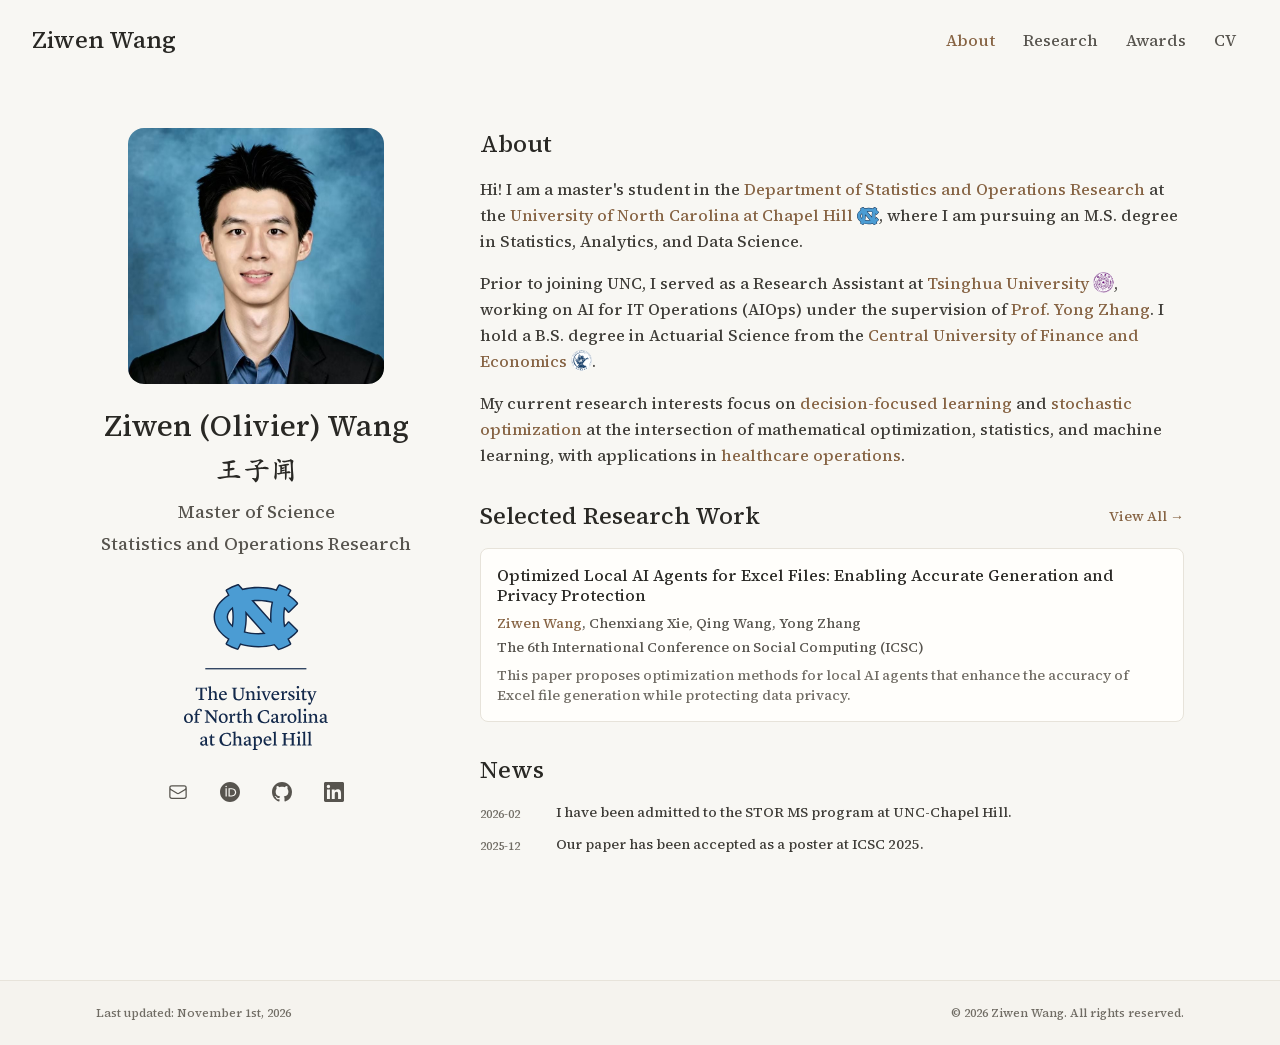
==== commit 6f255316: "Update: Synchronizing latest changes" ====
--- a/index.html
+++ b/index.html
@@ -1,4 +1,4 @@
-<!DOCTYPE html><html lang="en" class="light scroll-smooth" data-theme="light"><head><meta charSet="utf-8"/><meta name="viewport" content="width=device-width, initial-scale=1"/><link rel="preload" as="image" href="/bio.jpg"/><link rel="stylesheet" href="/_next/static/css/e89c80b11557764b.css" data-precedence="next"/><link rel="preload" as="script" fetchPriority="low" href="/_next/static/chunks/webpack-af78f5c2c11af041.js"/><script src="/_next/static/chunks/4bd1b696-70b6d399998de86a.js" async=""></script><script src="/_next/static/chunks/684-5aaa8290a129f299.js" async=""></script><script src="/_next/static/chunks/main-app-d6baa459be07ffe4.js" async=""></script><script src="/_next/static/chunks/461-a9a5d7b05a71d978.js" async=""></script><script src="/_next/static/chunks/874-6cc630662f3664af.js" async=""></script><script src="/_next/static/chunks/212-ac2f7a9f13619e02.js" async=""></script><script src="/_next/static/chunks/app/layout-66f20acb9008aac9.js" async=""></script><script src="/_next/static/chunks/178-595a94b9af1e67b5.js" async=""></script><script src="/_next/static/chunks/748-a4514c4b6f4159c3.js" async=""></script><script src="/_next/static/chunks/app/page-88d41851d283ab64.js" async=""></script><link rel="icon" href="/favicon.svg" type="image/svg+xml"/><link rel="preload" href="/fonts/source-serif-4/normal-latin-500.woff2" as="font" type="font/woff2" crossorigin="anonymous"/><link rel="preload" href="/fonts/source-serif-4/italic-latin-500.woff2" as="font" type="font/woff2" crossorigin="anonymous"/><script>
+<!DOCTYPE html><html lang="en" class="light scroll-smooth" data-theme="light"><head><meta charSet="utf-8"/><meta name="viewport" content="width=device-width, initial-scale=1"/><link rel="preload" as="image" href="/bio.jpg"/><link rel="stylesheet" href="/_next/static/css/4477662e172b2604.css" data-precedence="next"/><link rel="preload" as="script" fetchPriority="low" href="/_next/static/chunks/webpack-af78f5c2c11af041.js"/><script src="/_next/static/chunks/4bd1b696-70b6d399998de86a.js" async=""></script><script src="/_next/static/chunks/684-5aaa8290a129f299.js" async=""></script><script src="/_next/static/chunks/main-app-d6baa459be07ffe4.js" async=""></script><script src="/_next/static/chunks/461-a9a5d7b05a71d978.js" async=""></script><script src="/_next/static/chunks/874-6cc630662f3664af.js" async=""></script><script src="/_next/static/chunks/212-ac2f7a9f13619e02.js" async=""></script><script src="/_next/static/chunks/app/layout-7d9b29384665c47a.js" async=""></script><script src="/_next/static/chunks/178-595a94b9af1e67b5.js" async=""></script><script src="/_next/static/chunks/185-bbbe12de0a2cfc63.js" async=""></script><script src="/_next/static/chunks/app/page-07bd4c8db1169664.js" async=""></script><link rel="icon" href="/favicon.svg" type="image/svg+xml"/><link rel="preload" href="/fonts/source-serif-4/normal-latin-500.woff2" as="font" type="font/woff2" crossorigin="anonymous"/><link rel="preload" href="/fonts/source-serif-4/italic-latin-500.woff2" as="font" type="font/woff2" crossorigin="anonymous"/><script>
     try {
       const cfg = {"enabled":false,"locales":["en"],"defaultLocale":"en","mode":"auto","fixedLocale":"en","persist":true,"switcher":false,"labels":{"en":"en"}};
       const storageKey = 'locale-storage';
@@ -42,7 +42,7 @@
       root.lang = 'en';
       root.setAttribute('data-locale', 'en');
     }
-  </script><title>Ziwen Wang</title><meta name="description" content="Olivier Wang&#x27;s Homepage"/><meta name="author" content="Ziwen (Olivier) Wang"/><meta name="keywords" content="Ziwen (Olivier) Wang,PhD,Research,"/><meta name="creator" content="Ziwen (Olivier) Wang"/><meta name="publisher" content="Ziwen (Olivier) Wang"/><meta property="og:title" content="Ziwen Wang"/><meta property="og:description" content="Olivier Wang&#x27;s Homepage"/><meta property="og:site_name" content="Ziwen (Olivier) Wang&#x27;s Academic Website"/><meta property="og:locale" content="en_US"/><meta property="og:type" content="website"/><meta name="twitter:card" content="summary"/><meta name="twitter:title" content="Ziwen Wang"/><meta name="twitter:description" content="Olivier Wang&#x27;s Homepage"/><link rel="icon" href="/favicon.svg"/><script>document.querySelectorAll('body link[rel="icon"], body link[rel="apple-touch-icon"]').forEach(el => document.head.appendChild(el))</script><script src="/_next/static/chunks/polyfills-42372ed130431b0a.js" noModule=""></script></head><body class="font-sans antialiased"><nav class="fixed top-0 left-0 right-0 z-50" data-headlessui-state=""><div class="transition-all duration-300 ease-out bg-transparent" style="transform:none"><div class="max-w-7xl mx-auto px-4 sm:px-6 lg:px-8"><div class="flex justify-between items-center h-16 lg:h-20"><div class="flex-shrink-0" tabindex="0"><a class="text-xl lg:text-2xl font-serif font-semibold text-primary hover:text-accent transition-colors duration-200" href="/">Ziwen Wang</a></div><div class="hidden lg:block"><div class="ml-10 flex items-center space-x-3"><div class="relative flex items-baseline space-x-1"><a data-nav-href="/" class="relative px-3 py-2 text-base font-medium rounded-lg transition-colors duration-150 text-accent" href="/">About</a><a data-nav-href="/publications" class="relative px-3 py-2 text-base font-medium rounded-lg transition-colors duration-150 text-neutral-600" href="/publications/">Publications</a><a data-nav-href="/awards" class="relative px-3 py-2 text-base font-medium rounded-lg transition-colors duration-150 text-neutral-600" href="/awards/">Awards</a><a data-nav-href="/cv" class="relative px-3 py-2 text-base font-medium rounded-lg transition-colors duration-150 text-neutral-600" href="/cv/">CV</a></div></div></div><div class="lg:hidden flex items-center space-x-2"><button class="inline-flex items-center justify-center p-2 rounded-md text-neutral-600 hover:text-accent-dark hover:bg-neutral-100 focus:outline-none focus:ring-2 focus:ring-inset focus:ring-accent transition-colors duration-200" id="headlessui-disclosure-button-«R5pdb»" type="button" aria-expanded="false" data-headlessui-state=""><span class="sr-only">Open main menu</span><div><svg xmlns="http://www.w3.org/2000/svg" fill="none" viewBox="0 0 24 24" stroke-width="1.5" stroke="currentColor" aria-hidden="true" data-slot="icon" class="block h-6 w-6"><path stroke-linecap="round" stroke-linejoin="round" d="M3.75 6.75h16.5M3.75 12h16.5m-16.5 5.25h16.5"></path></svg></div></button></div></div></div></div></nav><main class="min-h-screen pt-16 lg:pt-20"><div class="max-w-6xl mx-auto px-4 sm:px-6 lg:px-8 py-10 lg:py-12 bg-background min-h-screen"><div class="grid grid-cols-1 lg:grid-cols-3 gap-12 lg:gap-16"><div class="lg:col-span-1"><div class="sticky top-8" style="opacity:1;transform:none"><div class="w-64 h-64 mx-auto mb-6 rounded-2xl overflow-hidden hover:shadow-sm transition-shadow duration-200"><img alt="Ziwen (Olivier) Wang" width="256" height="256" decoding="async" data-nimg="1" class="w-full h-full object-cover object-[32%_center]" style="color:transparent" src="/bio.jpg"/></div><div class="text-center mb-6"><h1 class="text-3xl font-serif font-bold text-primary mb-2">Ziwen (Olivier) Wang</h1><p lang="zh-CN" class="text-[1.75rem] leading-9 font-[700] text-primary mb-2" style="font-family:STKaiti, &quot;华文楷体&quot;, KaiTi, &quot;楷体&quot;, serif"><span class="profile-chinese-name" style="width:3em;--profile-name-artwork:url(&quot;/images/ziwen-wang-chinese-name.svg&quot;)">王子闻</span></p><p class="whitespace-pre-line text-[clamp(1rem,1.5vw,1.125rem)] leading-8 text-neutral-600 font-medium mb-3">Master of Science
+  </script><title>Ziwen Wang</title><meta name="description" content="Olivier Wang&#x27;s Homepage"/><meta name="author" content="Ziwen (Olivier) Wang"/><meta name="keywords" content="Ziwen (Olivier) Wang,PhD,Research,"/><meta name="creator" content="Ziwen (Olivier) Wang"/><meta name="publisher" content="Ziwen (Olivier) Wang"/><meta property="og:title" content="Ziwen Wang"/><meta property="og:description" content="Olivier Wang&#x27;s Homepage"/><meta property="og:site_name" content="Ziwen (Olivier) Wang&#x27;s Academic Website"/><meta property="og:locale" content="en_US"/><meta property="og:image" content="https://ziwenolivierwang.github.io/bio.jpg"/><meta property="og:image:alt" content="Ziwen (Olivier) Wang"/><meta property="og:type" content="website"/><meta name="twitter:card" content="summary_large_image"/><meta name="twitter:title" content="Ziwen Wang"/><meta name="twitter:description" content="Olivier Wang&#x27;s Homepage"/><meta name="twitter:image" content="https://ziwenolivierwang.github.io/bio.jpg"/><meta name="twitter:image:alt" content="Ziwen (Olivier) Wang"/><link rel="icon" href="/favicon.svg"/><script>document.querySelectorAll('body link[rel="icon"], body link[rel="apple-touch-icon"]').forEach(el => document.head.appendChild(el))</script><script src="/_next/static/chunks/polyfills-42372ed130431b0a.js" noModule=""></script></head><body class="font-sans antialiased"><nav class="fixed top-0 left-0 right-0 z-50" data-headlessui-state=""><div class="transition-all duration-300 ease-out bg-transparent" style="transform:none"><div class="max-w-7xl mx-auto px-4 sm:px-6 lg:px-8"><div class="flex justify-between items-center h-16 lg:h-20"><div class="flex-shrink-0" tabindex="0"><a class="text-xl lg:text-2xl font-serif font-semibold text-primary hover:text-accent transition-colors duration-200" href="/">Ziwen Wang</a></div><div class="hidden lg:block"><div class="ml-10 flex items-center space-x-3"><div class="relative flex items-baseline space-x-1"><a data-nav-href="/" class="relative px-3 py-2 text-base font-medium rounded-lg transition-colors duration-150 text-accent" href="/">About</a><a data-nav-href="/research" class="relative px-3 py-2 text-base font-medium rounded-lg transition-colors duration-150 text-neutral-600" href="/research/">Research</a><a data-nav-href="/awards" class="relative px-3 py-2 text-base font-medium rounded-lg transition-colors duration-150 text-neutral-600" href="/awards/">Awards</a><a data-nav-href="/cv" class="relative px-3 py-2 text-base font-medium rounded-lg transition-colors duration-150 text-neutral-600" href="/cv/">CV</a></div></div></div><div class="lg:hidden flex items-center space-x-2"><button class="inline-flex items-center justify-center p-2 rounded-md text-neutral-600 hover:text-accent-dark hover:bg-neutral-100 focus:outline-none focus:ring-2 focus:ring-inset focus:ring-accent transition-colors duration-200" id="headlessui-disclosure-button-«R5pdb»" type="button" aria-expanded="false" data-headlessui-state=""><span class="sr-only">Open main menu</span><div><svg xmlns="http://www.w3.org/2000/svg" fill="none" viewBox="0 0 24 24" stroke-width="1.5" stroke="currentColor" aria-hidden="true" data-slot="icon" class="block h-6 w-6"><path stroke-linecap="round" stroke-linejoin="round" d="M3.75 6.75h16.5M3.75 12h16.5m-16.5 5.25h16.5"></path></svg></div></button></div></div></div></div></nav><main class="min-h-screen pt-16 lg:pt-20"><script type="application/ld+json">{"@context":"https://schema.org","@type":"WebPage","url":"https://ziwenolivierwang.github.io/","primaryImageOfPage":"https://ziwenolivierwang.github.io/bio.jpg"}</script><div class="max-w-6xl mx-auto px-4 sm:px-6 lg:px-8 py-10 lg:py-12 bg-background min-h-screen"><div class="grid grid-cols-1 lg:grid-cols-3 gap-12 lg:gap-16"><div class="lg:col-span-1"><div class="sticky top-8" style="opacity:1;transform:none"><div class="w-64 h-64 mx-auto mb-6 rounded-2xl overflow-hidden hover:shadow-sm transition-shadow duration-200"><img alt="Ziwen (Olivier) Wang" width="256" height="256" decoding="async" data-nimg="1" class="w-full h-full object-cover object-[32%_center]" style="color:transparent" src="/bio.jpg"/></div><div class="text-center mb-6"><h1 class="text-3xl font-serif font-bold text-primary mb-2">Ziwen (Olivier) Wang</h1><p lang="zh-CN" class="text-[1.75rem] leading-9 font-[700] text-primary mb-2" style="font-family:STKaiti, &quot;华文楷体&quot;, KaiTi, &quot;楷体&quot;, serif"><span class="profile-chinese-name" style="width:3em;--profile-name-artwork:url(&quot;/images/ziwen-wang-chinese-name.svg&quot;)">王子闻</span></p><p class="whitespace-pre-line text-[clamp(1rem,1.5vw,1.125rem)] leading-8 text-neutral-600 font-medium mb-3">Master of Science
 Statistics and Operations Research</p><p class="text-neutral-600 mb-2"></p></div><div class="mx-auto mb-6 flex justify-center"><img alt="Institution logo" loading="lazy" width="1254" height="1446" decoding="async" data-nimg="1" class="h-auto w-32 max-w-full object-contain sm:w-36" style="color:transparent" src="/images/universities/university-signature-carolinablue-navy-rgb-v.svg"/></div><div class="flex flex-wrap items-center justify-center gap-3 sm:gap-4 mb-6 px-2"><a href="mailto:zwwang@unc.edu" class="flex h-9 w-9 items-center justify-center rounded-md text-neutral-600 transition-colors duration-200 hover:text-accent focus-visible:outline-none focus-visible:ring-2 focus-visible:ring-accent/50" aria-label="Email" title="zwwang@unc.edu"><span class="flex h-5 w-5 shrink-0 items-center justify-center" aria-hidden="true"><svg xmlns="http://www.w3.org/2000/svg" fill="none" viewBox="0 0 24 24" stroke-width="1.5" stroke="currentColor" aria-hidden="true" data-slot="icon" class="h-5 w-5"><path stroke-linecap="round" stroke-linejoin="round" d="M21.75 6.75v10.5a2.25 2.25 0 0 1-2.25 2.25h-15a2.25 2.25 0 0 1-2.25-2.25V6.75m19.5 0A2.25 2.25 0 0 0 19.5 4.5h-15a2.25 2.25 0 0 0-2.25 2.25m19.5 0v.243a2.25 2.25 0 0 1-1.07 1.916l-7.5 4.615a2.25 2.25 0 0 1-2.36 0L3.32 8.91a2.25 2.25 0 0 1-1.07-1.916V6.75"></path></svg></span></a><a href="https://orcid.org/0009-0000-1724-9353" target="_blank" rel="noopener noreferrer" class="flex h-9 w-9 items-center justify-center rounded-md text-neutral-600 transition-colors duration-200 hover:text-accent focus-visible:outline-none focus-visible:ring-2 focus-visible:ring-accent/50" aria-label="ORCID" title="ORCID"><span class="flex h-5 w-5 shrink-0 items-center justify-center" aria-hidden="true"><svg viewBox="0 0 24 24" fill="currentColor" class="h-5 w-5" xmlns="http://www.w3.org/2000/svg"><path d="M12 0C5.372 0 0 5.372 0 12s5.372 12 12 12 12-5.372 12-12S18.628 0 12 0zM7.369 4.378c.525 0 .947.431.947.947s-.422.947-.947.947a.95.95 0 0 1-.947-.947c0-.525.422-.947.947-.947zm-.722 3.038h1.444v10.041H6.647V7.416zm3.562 0h3.9c3.712 0 5.344 2.653 5.344 5.025 0 2.578-2.016 5.025-5.325 5.025h-3.919V7.416zm1.444 1.303v7.444h2.297c3.272 0 4.022-2.484 4.022-3.722 0-2.016-1.284-3.722-4.097-3.722h-2.222z"></path></svg></span></a><a href="https://github.com/ZiwenOlivierWang" target="_blank" rel="noopener noreferrer" class="flex h-9 w-9 items-center justify-center rounded-md text-neutral-600 transition-colors duration-200 hover:text-accent focus-visible:outline-none focus-visible:ring-2 focus-visible:ring-accent/50" aria-label="GitHub" title="GitHub"><span class="flex h-5 w-5 shrink-0 items-center justify-center" aria-hidden="true"><svg viewBox="0 0 16 16" fill="currentColor" class="h-5 w-5" xmlns="http://www.w3.org/2000/svg"><path d="M8 0C3.58 0 0 3.58 0 8c0 3.54 2.29 6.53 5.47 7.59.4.07.55-.17.55-.38 0-.19-.01-.82-.01-1.49-2.01.37-2.53-.49-2.69-.94-.09-.23-.48-.94-.82-1.13-.28-.15-.68-.52-.01-.53.63-.01 1.08.58 1.23.82.72 1.21 1.87.87 2.33.66.07-.52.28-.87.51-1.07-1.78-.2-3.64-.89-3.64-3.95 0-.87.31-1.59.82-2.15-.08-.2-.36-1.02.08-2.12 0 0 .67-.21 2.2.82.64-.18 1.32-.27 2-.27s1.36.09 2 .27c1.53-1.04 2.2-.82 2.2-.82.44 1.1.16 1.92.08 2.12.51.56.82 1.27.82 2.15 0 3.07-1.87 3.75-3.65 3.95.29.25.54.73.54 1.48 0 1.07-.01 1.93-.01 2.2 0 .21.15.46.55.38A8.013 8.013 0 0 0 16 8c0-4.42-3.58-8-8-8z"></path></svg></span></a><a href="https://www.linkedin.com/in/ziwen-wang-b13605321/" target="_blank" rel="noopener noreferrer" class="flex h-9 w-9 items-center justify-center rounded-md text-neutral-600 transition-colors duration-200 hover:text-accent focus-visible:outline-none focus-visible:ring-2 focus-visible:ring-accent/50" aria-label="LinkedIn" title="LinkedIn"><span class="flex h-5 w-5 shrink-0 items-center justify-center" aria-hidden="true"><svg viewBox="0 0 24 24" fill="currentColor" class="h-5 w-5" xmlns="http://www.w3.org/2000/svg"><path d="M20.447 20.452h-3.554v-5.569c0-1.328-.027-3.037-1.852-3.037-1.853 0-2.136 1.445-2.136 2.939v5.667H9.351V9h3.414v1.561h.046c.476-.9 1.637-1.85 3.37-1.85 3.601 0 4.267 2.37 4.267 5.455v6.286zM5.337 7.433a2.062 2.062 0 1 1 0-4.124 2.062 2.062 0 0 1 0 4.124zM7.119 20.452H3.555V9h3.564v11.452zM22.225 0H1.771C.792 0 0 .774 0 1.729v20.542C0 23.227.792 24 1.771 24h20.451C23.2 24 24 23.227 24 22.271V1.729C24 .774 23.2 0 22.222 0h.003z"></path></svg></span></a></div></div></div><div class="lg:col-span-2 space-y-8"><section id="about" class="scroll-mt-24 space-y-8"><section style="opacity:1;transform:none"><h2 class="text-2xl font-serif font-bold text-primary mb-4">About</h2><div class="text-neutral-700 leading-relaxed"><p class="mb-4 last:mb-0">Hi! I am a master&#x27;s student in the <a href="https://stor.unc.edu/" node="[object Object]" target="_blank" rel="noopener noreferrer" class="text-accent font-medium no-underline hover:text-accent-dark transition-colors duration-200">Department of Statistics and Operations Research</a> at the <a href="https://www.unc.edu/" node="[object Object]" target="_blank" rel="noopener noreferrer" class="text-accent font-medium no-underline hover:text-accent-dark transition-colors duration-200">University of North Carolina at Chapel Hill</a> <img alt="UNC logo" loading="lazy" width="144" height="112.63" decoding="async" data-nimg="1" class="inline-block w-auto max-w-none align-[-0.22em] h-[1.1em] " style="color:transparent" src="/images/universities/unc.svg"/>, where I am pursuing an M.S. degree in Statistics, Analytics, and Data Science.</p>
 <p class="mb-4 last:mb-0">Prior to joining UNC, I served as a Research Assistant at <a href="https://www.tsinghua.edu.cn/en/" node="[object Object]" target="_blank" rel="noopener noreferrer" class="text-accent font-medium no-underline hover:text-accent-dark transition-colors duration-200">Tsinghua University</a> <span class="relative inline-block h-[1.3em] w-[1.3em] overflow-hidden rounded-full bg-white align-[-0.22em]"><img alt="Tsinghua University seal" loading="lazy" width="1400" height="600" decoding="async" data-nimg="1" class="absolute h-auto max-w-none" style="color:transparent;width:318.1818181818182%;left:-105.9090909090909%;top:-17.045454545454543%" src="/images/universities/tsinghua.jpg"/></span>, working on AI for IT Operations (AIOps) under the supervision of <a href="https://dagege.github.io/" node="[object Object]" target="_blank" rel="noopener noreferrer" class="text-accent font-medium no-underline hover:text-accent-dark transition-colors duration-200">Prof. Yong Zhang</a>. I hold a B.S. degree in Actuarial Science from the <a href="https://en.cufe.edu.cn/" node="[object Object]" target="_blank" rel="noopener noreferrer" class="text-accent font-medium no-underline hover:text-accent-dark transition-colors duration-200">Central University of Finance and Economics</a> <img alt="Central University of Finance and Economics seal" loading="lazy" width="88" height="89" decoding="async" data-nimg="1" class="inline-block w-auto max-w-none align-[-0.22em] h-[1.3em] rounded-full bg-white" style="color:transparent" src="/images/universities/cufe.svg"/>.</p>
-<p class="mb-4 last:mb-0">My current research interests focus on <strong class="font-semibold text-accent">decision-focused learning</strong> and <strong class="font-semibold text-accent">stochastic optimization</strong> at the intersection of mathematical optimization, statistics, and machine learning, with applications in <strong class="font-semibold text-accent">healthcare operations</strong>.</p></div></section><section style="opacity:1;transform:none"><div class="flex items-center justify-between mb-4"><h2 class="text-2xl font-serif font-bold text-primary">Selected Research Work</h2><a class="text-accent hover:text-accent-dark text-sm font-medium transition-colors duration-200" href="/publications/">View All<!-- --> →</a></div><div class="space-y-4"><div class="bg-surface p-4 rounded-lg border border-neutral-200 hover:border-neutral-300 transition-colors duration-200" style="opacity:1;transform:none"><h3 class="font-semibold text-primary mb-2 leading-tight">Optimized Local AI Agents for Excel Files: Enabling Accurate Generation and Privacy Protection</h3><p class="text-sm text-neutral-600 mb-1"><span><span class="text-accent font-semibold">Ziwen Wang</span>, </span><span><span class=" ">Chenxiang Xie</span>, </span><span><span class=" ">Qing Wang</span>, </span><span><span class=" ">Yong Zhang</span></span></p><p class="text-sm text-neutral-600 mb-2">The 6th International Conference on Social Computing (ICSC)</p><p class="text-sm text-neutral-500 line-clamp-2">This paper proposes optimization methods for local AI agents that enhance the accuracy of Excel file generation while protecting data privacy.</p></div></div></section><section style="opacity:1;transform:none"><h2 class="text-2xl font-serif font-bold text-primary mb-4">News</h2><div class="space-y-3"><div class="flex items-start space-x-3"><span class="text-xs text-neutral-500 mt-1 w-16 flex-shrink-0">2026-02</span><p class="text-sm text-neutral-700">I have been admitted to the STOR MS program at UNC-Chapel Hill.</p></div><div class="flex items-start space-x-3"><span class="text-xs text-neutral-500 mt-1 w-16 flex-shrink-0">2025-12</span><p class="text-sm text-neutral-700">Our paper has been accepted as a poster at ICSC 2025.</p></div></div></section></section></div></div></div><!--$--><!--/$--><!--$--><!--/$--></main><footer class="border-t border-footer-border bg-footer-background"><div class="max-w-6xl mx-auto px-4 sm:px-6 lg:px-8 py-6"><div class="flex flex-col sm:flex-row justify-between items-center gap-2"><p class="text-xs text-neutral-500">Last updated<!-- -->: <!-- -->October 23rd, 2026</p><p class="font-sans text-xs font-medium text-neutral-500 flex items-center">ZIWEN WANG</p></div></div></footer><script src="/_next/static/chunks/webpack-af78f5c2c11af041.js" async=""></script><script>(self.__next_f=self.__next_f||[]).push([0])</script><script>self.__next_f.push([1,"1:\"$Sreact.fragment\"\n3:I[310,[\"461\",\"static/chunks/461-a9a5d7b05a71d978.js\",\"874\",\"static/chunks/874-6cc630662f3664af.js\",\"212\",\"static/chunks/212-ac2f7a9f13619e02.js\",\"177\",\"static/chunks/app/layout-66f20acb9008aac9.js\"],\"LocaleProvider\"]\n4:I[7734,[\"461\",\"static/chunks/461-a9a5d7b05a71d978.js\",\"874\",\"static/chunks/874-6cc630662f3664af.js\",\"212\",\"static/chunks/212-ac2f7a9f13619e02.js\",\"177\",\"static/chunks/app/layout-66f20acb9008aac9.js\"],\"default\"]\n5:I[7555,[],\"\"]\n6:I[1295,[],\"\"]\n7:I[2548,[\"461\",\"static/chunks/461-a9a5d7b05a71d978.js\",\"874\",\"static/chunks/874-6cc630662f3664af.js\",\"212\",\"static/chunks/212-ac2f7a9f13619e02.js\",\"177\",\"static/chunks/app/layout-66f20acb9008aac9.js\"],\"default\"]\n8:I[9506,[\"461\",\"static/chunks/461-a9a5d7b05a71d978.js\",\"178\",\"static/chunks/178-595a94b9af1e67b5.js\",\"874\",\"static/chunks/874-6cc630662f3664af.js\",\"748\",\"static/chunks/748-a4514c4b6f4159c3.js\",\"974\",\"static/chunks/app/page-88d41851d283ab64.js\"],\"default\"]\nb:I[9665,[],\"MetadataBoundary\"]\nd:I[9665,[],\"OutletBoundary\"]\n10:I[4911,[],\"AsyncMetadataOutlet\"]\n12:I[9665,[],\"ViewportBoundary\"]\n14:I[6614,[],\"\"]\n:HL[\"/_next/static/css/e89c80b11557764b.css\",\"style\"]\n2:T57a,\n    try {\n      const cfg = {\"enabled\":false,\"locales\":[\"en\"],\"defaultLocale\":\"en\",\"mode\":\"auto\",\"fixedLocale\":\"en\",\"persist\":true,\"switcher\":false,\"labels\":{\"en\":\"en\"}};\n      const storageKey = 'locale-storage';\n      const normalize = (value) =\u003e typeof value === 'string' ? value.trim().replace('_', '-').toLowerCase() : '';\n      const matchLocale = (candidate) =\u003e {\n        const normalized = normalize(candidate);\n        if (!normalized) return null;\n        if (cfg.locales.includes(normalized)) return normalized;\n        const language = normalized.split('-')[0];\n        if (cfg.locales.includes(language)) return language;\n        return null;\n      };\n\n      let resolved = null;\n\n      if (cfg.persist) {\n        resolved = matchLocale(localStorage.getItem(storageKey));\n      }\n\n      if (!resolved) {\n        if (cfg.mode === 'fixed') {\n          resolved = cfg.fixed"])</script><script>self.__next_f.push([1,"Locale;\n        } else {\n          resolved = matchLocale(navigator.language);\n        }\n      }\n\n      if (!resolved) {\n        resolved = cfg.defaultLocale;\n      }\n\n      const root = document.documentElement;\n      root.lang = resolved;\n      root.setAttribute('data-locale', resolved);\n\n      if (cfg.persist) {\n        localStorage.setItem(storageKey, resolved);\n      }\n    } catch (e) {\n      const root = document.documentElement;\n      root.lang = 'en';\n      root.setAttribute('data-locale', 'en');\n    }\n  9:T40f,Hi! I am a master's student in the [Department of Statistics and Operations Research](https://stor.unc.edu/) at the [University of North Carolina at Chapel Hill](https://www.unc.edu/) ![UNC logo](/images/universities/unc.svg), where I am pursuing an M.S. degree in Statistics, Analytics, and Data Science.\n\nPrior to joining UNC, I served as a Research Assistant at [Tsinghua University](https://www.tsinghua.edu.cn/en/) ![Tsinghua University seal](/images/universities/tsinghua.jpg), working on AI for IT Operations (AIOps) under the supervision of [Prof. Yong Zhang](https://dagege.github.io/). I hold a B.S. degree in Actuarial Science from the [Central University of Finance and Economics](https://en.cufe.edu.cn/) ![Central University of Finance and Economics seal](/images/universities/cufe.svg).\n\nMy current research interests focus on **decision-focused learning** and **stochastic optimization** at the intersection of mathematical optimization, statistics, and machine learning, with applications in **healthcare operations**.\na:T533,@misc{wang2025optimized,\n  title = {Optimized Local AI Agents for Excel Files: Enabling Accurate Generation and Privacy Protection},\n  booktitle = {The 6th International Conference on Social Computing (ICSC)},\n  author = {Wang, Ziwen and Xie, Chenxiang and Wang, Qing and Zhang, Yong},\n  year = {2025},\n  month = {dec},\n  howpublished = {Poster presented at the 6th International Conference on Social Computing (ICSC 2025)},\n  address = {Shanghai, China},\n  note = {Poster Sess"])</script><script>self.__next_f.push([1,"ion},\n  abstract = {With the rapid development of AI agents, deploying agents in local environments for automated office document generation has emerged as a significant research direction, particularly in socially sensitive contexts where data privacy and trust are critical. This study presents a locally deployable AI agent designed for automated Excel file generation and proposes targeted optimization strategies with a focus on tool integration and prompt engineering. A comprehensive evaluation across diverse task sets demonstrates that the optimizations significantly enhance content accuracy, formula correctness, and structural fidelity. These findings confirm the feasibility of local Excel agents and provide practical insights into designing efficient solutions for automated document generation while ensuring data privacy and security.}\n}"])</script><script>self.__next_f.push([1,"0:{\"P\":null,\"b\":\"dUwhczS3NvOXzS6eXsSgM\",\"p\":\"\",\"c\":[\"\",\"\"],\"i\":false,\"f\":[[[\"\",{\"children\":[\"__PAGE__\",{}]},\"$undefined\",\"$undefined\",true],[\"\",[\"$\",\"$1\",\"c\",{\"children\":[[[\"$\",\"link\",\"0\",{\"rel\":\"stylesheet\",\"href\":\"/_next/static/css/e89c80b11557764b.css\",\"precedence\":\"next\",\"crossOrigin\":\"$undefined\",\"nonce\":\"$undefined\"}]],[\"$\",\"html\",null,{\"lang\":\"en\",\"className\":\"light scroll-smooth\",\"data-theme\":\"light\",\"suppressHydrationWarning\":true,\"children\":[[\"$\",\"head\",null,{\"children\":[[\"$\",\"link\",null,{\"rel\":\"icon\",\"href\":\"/favicon.svg\",\"type\":\"image/svg+xml\"}],[\"$\",\"link\",null,{\"rel\":\"preload\",\"href\":\"/fonts/source-serif-4/normal-latin-500.woff2\",\"as\":\"font\",\"type\":\"font/woff2\",\"crossOrigin\":\"anonymous\"}],[\"$\",\"link\",null,{\"rel\":\"preload\",\"href\":\"/fonts/source-serif-4/italic-latin-500.woff2\",\"as\":\"font\",\"type\":\"font/woff2\",\"crossOrigin\":\"anonymous\"}],[\"$\",\"script\",null,{\"dangerouslySetInnerHTML\":{\"__html\":\"$2\"}}]]}],[\"$\",\"body\",null,{\"className\":\"font-sans antialiased\",\"children\":[\"$\",\"$L3\",null,{\"config\":{\"enabled\":false,\"locales\":[\"en\"],\"defaultLocale\":\"en\",\"mode\":\"auto\",\"fixedLocale\":\"en\",\"persist\":true,\"switcher\":false,\"labels\":{\"en\":\"en\"}},\"children\":[[\"$\",\"$L4\",null,{\"items\":[{\"title\":\"About\",\"type\":\"page\",\"target\":\"about\",\"href\":\"/\"},{\"title\":\"Publications\",\"type\":\"page\",\"target\":\"publications\",\"href\":\"/publications\"},{\"title\":\"Awards\",\"type\":\"page\",\"target\":\"awards\",\"href\":\"/awards\"},{\"title\":\"CV\",\"type\":\"page\",\"target\":\"cv\",\"href\":\"/cv\"}],\"siteTitle\":\"Ziwen Wang\",\"enableOnePageMode\":false,\"i18n\":\"$0:f:0:1:1:props:children:1:props:children:1:props:children:props:config\",\"itemsByLocale\":{\"en\":[{\"title\":\"About\",\"type\":\"page\",\"target\":\"about\",\"href\":\"/\"},{\"title\":\"Publications\",\"type\":\"page\",\"target\":\"publications\",\"href\":\"/publications\"},{\"title\":\"Awards\",\"type\":\"page\",\"target\":\"awards\",\"href\":\"/awards\"},{\"title\":\"CV\",\"type\":\"page\",\"target\":\"cv\",\"href\":\"/cv\"}]},\"siteTitleByLocale\":{\"en\":\"Ziwen Wang\"}}],[\"$\",\"main\",null,{\"className\":\"min-h-screen pt-16 lg:pt-20\",\"children\":[\"$\",\"$L5\",null,{\"parallelRouterKey\":\"children\",\"error\":\"$undefined\",\"errorStyles\":\"$undefined\",\"errorScripts\":\"$undefined\",\"template\":[\"$\",\"$L6\",null,{}],\"templateStyles\":\"$undefined\",\"templateScripts\":\"$undefined\",\"notFound\":[[[\"$\",\"title\",null,{\"children\":\"404: This page could not be found.\"}],[\"$\",\"div\",null,{\"style\":{\"fontFamily\":\"system-ui,\\\"Segoe UI\\\",Roboto,Helvetica,Arial,sans-serif,\\\"Apple Color Emoji\\\",\\\"Segoe UI Emoji\\\"\",\"height\":\"100vh\",\"textAlign\":\"center\",\"display\":\"flex\",\"flexDirection\":\"column\",\"alignItems\":\"center\",\"justifyContent\":\"center\"},\"children\":[\"$\",\"div\",null,{\"children\":[[\"$\",\"style\",null,{\"dangerouslySetInnerHTML\":{\"__html\":\"body{color:#000;background:#fff;margin:0}.next-error-h1{border-right:1px solid rgba(0,0,0,.3)}@media (prefers-color-scheme:dark){body{color:#fff;background:#000}.next-error-h1{border-right:1px solid rgba(255,255,255,.3)}}\"}}],[\"$\",\"h1\",null,{\"className\":\"next-error-h1\",\"style\":{\"display\":\"inline-block\",\"margin\":\"0 20px 0 0\",\"padding\":\"0 23px 0 0\",\"fontSize\":24,\"fontWeight\":500,\"verticalAlign\":\"top\",\"lineHeight\":\"49px\"},\"children\":404}],[\"$\",\"div\",null,{\"style\":{\"display\":\"inline-block\"},\"children\":[\"$\",\"h2\",null,{\"style\":{\"fontSize\":14,\"fontWeight\":400,\"lineHeight\":\"49px\",\"margin\":0},\"children\":\"This page could not be found.\"}]}]]}]}]],[]],\"forbidden\":\"$undefined\",\"unauthorized\":\"$undefined\"}]}],[\"$\",\"$L7\",null,{\"lastUpdated\":\"October 23rd, 2026\",\"lastUpdatedByLocale\":{\"en\":\"October 23rd, 2026\"},\"defaultLocale\":\"en\"}]]}]}]]}]]}],{\"children\":[\"__PAGE__\",[\"$\",\"$1\",\"c\",{\"children\":[[\"$\",\"$L8\",null,{\"dataByLocale\":{\"en\":{\"author\":{\"name\":\"Ziwen (Olivier) Wang\",\"chinese_name\":\"王子闻\",\"chinese_name_artwork\":\"/images/ziwen-wang-chinese-name.svg\",\"title\":\"Master of Science\\nStatistics and Operations Research\",\"institution\":\"\",\"institution_logo\":\"/images/universities/university-signature-carolinablue-navy-rgb-v.svg\",\"avatar\":\"/bio.jpg\"},\"social\":{\"email\":\"zwwang@unc.edu\",\"orcid\":\"https://orcid.org/0009-0000-1724-9353\",\"github\":\"https://github.com/ZiwenOlivierWang\",\"linkedin\":\"https://www.linkedin.com/in/ziwen-wang-b13605321/\"},\"enableOnePageMode\":false,\"pagesToShow\":[{\"type\":\"about\",\"id\":\"about\",\"sections\":[{\"id\":\"about\",\"type\":\"markdown\",\"source\":\"bio.md\",\"title\":\"About\",\"content\":\"$9\"},{\"id\":\"featured_publications\",\"type\":\"publications\",\"title\":\"Selected Research Work\",\"filter\":\"selected\",\"limit\":5,\"publications\":[{\"id\":\"wang2025optimized\",\"title\":\"Optimized Local AI Agents for Excel Files: Enabling Accurate Generation and Privacy Protection\",\"authors\":[{\"name\":\"Ziwen Wang\",\"isHighlighted\":true,\"isCorresponding\":false,\"isCoAuthor\":false},{\"name\":\"Chenxiang Xie\",\"isHighlighted\":false,\"isCorresponding\":false,\"isCoAuthor\":false},{\"name\":\"Qing Wang\",\"isHighlighted\":false,\"isCorresponding\":false,\"isCoAuthor\":false},{\"name\":\"Yong Zhang\",\"isHighlighted\":false,\"isCorresponding\":false,\"isCoAuthor\":false}],\"year\":2025,\"month\":\"12\",\"type\":\"preprint\",\"status\":\"published\",\"tags\":[],\"keywords\":\"$0:f:0:1:2:children:1:props:children:0:props:dataByLocale:en:pagesToShow:0:sections:1:publications:0:tags\",\"researchArea\":\"machine-learning\",\"journal\":\"\",\"conference\":\"The 6th International Conference on Social Computing (ICSC)\",\"pdfUrl\":\"/papers/optimized-local-ai-agents-for-excel-files.pdf\",\"abstract\":\"With the rapid development of AI agents, deploying agents in local environments for automated office document generation has emerged as a significant research direction, particularly in socially sensitive contexts where data privacy and trust are critical. This study presents a locally deployable AI agent designed for automated Excel file generation and proposes targeted optimization strategies with a focus on tool integration and prompt engineering. A comprehensive evaluation across diverse task sets demonstrates that the optimizations significantly enhance content accuracy, formula correctness, and structural fidelity. These findings confirm the feasibility of local Excel agents and provide practical insights into designing efficient solutions for automated document generation while ensuring data privacy and security.\",\"description\":\"This paper proposes optimization methods for local AI agents that enhance the accuracy of Excel file generation while protecting data privacy.\",\"selected\":true,\"bibtex\":\"$a\"}]},{\"id\":\"news\",\"type\":\"list\",\"title\":\"News\",\"source\":\"news.toml\",\"items\":[{\"date\":\"2026-02\",\"content\":\"I have been admitted to the STOR MS program at UNC-Chapel Hill.\"},{\"date\":\"2025-12\",\"content\":\"Our paper has been accepted as a poster at ICSC 2025.\"}]}]}]}},\"defaultLocale\":\"en\"}],[\"$\",\"$Lb\",null,{\"children\":\"$Lc\"}],null,[\"$\",\"$Ld\",null,{\"children\":[\"$Le\",\"$Lf\",[\"$\",\"$L10\",null,{\"promise\":\"$@11\"}]]}]]}],{},null,false]},null,false],[\"$\",\"$1\",\"h\",{\"children\":[null,[\"$\",\"$1\",\"lHXGVsbzeOBaum9L4E-I6\",{\"children\":[[\"$\",\"$L12\",null,{\"children\":\"$L13\"}],null]}],null]}],false]],\"m\":\"$undefined\",\"G\":[\"$14\",\"$undefined\"],\"s\":false,\"S\":true}\n"])</script><script>self.__next_f.push([1,"15:\"$Sreact.suspense\"\n16:I[4911,[],\"AsyncMetadata\"]\nc:[\"$\",\"$15\",null,{\"fallback\":null,\"children\":[\"$\",\"$L16\",null,{\"promise\":\"$@17\"}]}]\n"])</script><script>self.__next_f.push([1,"f:null\n"])</script><script>self.__next_f.push([1,"13:[[\"$\",\"meta\",\"0\",{\"charSet\":\"utf-8\"}],[\"$\",\"meta\",\"1\",{\"name\":\"viewport\",\"content\":\"width=device-width, initial-scale=1\"}]]\ne:null\n"])</script><script>self.__next_f.push([1,"17:{\"metadata\":[[\"$\",\"title\",\"0\",{\"children\":\"Ziwen Wang\"}],[\"$\",\"meta\",\"1\",{\"name\":\"description\",\"content\":\"Olivier Wang's Homepage\"}],[\"$\",\"meta\",\"2\",{\"name\":\"author\",\"content\":\"Ziwen (Olivier) Wang\"}],[\"$\",\"meta\",\"3\",{\"name\":\"keywords\",\"content\":\"Ziwen (Olivier) Wang,PhD,Research,\"}],[\"$\",\"meta\",\"4\",{\"name\":\"creator\",\"content\":\"Ziwen (Olivier) Wang\"}],[\"$\",\"meta\",\"5\",{\"name\":\"publisher\",\"content\":\"Ziwen (Olivier) Wang\"}],[\"$\",\"meta\",\"6\",{\"property\":\"og:title\",\"content\":\"Ziwen Wang\"}],[\"$\",\"meta\",\"7\",{\"property\":\"og:description\",\"content\":\"Olivier Wang's Homepage\"}],[\"$\",\"meta\",\"8\",{\"property\":\"og:site_name\",\"content\":\"Ziwen (Olivier) Wang's Academic Website\"}],[\"$\",\"meta\",\"9\",{\"property\":\"og:locale\",\"content\":\"en_US\"}],[\"$\",\"meta\",\"10\",{\"property\":\"og:type\",\"content\":\"website\"}],[\"$\",\"meta\",\"11\",{\"name\":\"twitter:card\",\"content\":\"summary\"}],[\"$\",\"meta\",\"12\",{\"name\":\"twitter:title\",\"content\":\"Ziwen Wang\"}],[\"$\",\"meta\",\"13\",{\"name\":\"twitter:description\",\"content\":\"Olivier Wang's Homepage\"}],[\"$\",\"link\",\"14\",{\"rel\":\"icon\",\"href\":\"/favicon.svg\"}]],\"error\":null,\"digest\":\"$undefined\"}\n11:{\"metadata\":\"$17:metadata\",\"error\":null,\"digest\":\"$undefined\"}\n"])</script></body></html>+<p class="mb-4 last:mb-0">My current research interests focus on <strong class="font-semibold text-accent">decision-focused learning</strong> and <strong class="font-semibold text-accent">stochastic optimization</strong> at the intersection of mathematical optimization, statistics, and machine learning, with applications in <strong class="font-semibold text-accent">healthcare operations</strong>.</p></div></section><section style="opacity:1;transform:none"><div class="flex items-center justify-between mb-4"><h2 class="text-2xl font-serif font-bold text-primary">Selected Research Work</h2><a class="text-accent hover:text-accent-dark text-sm font-medium transition-colors duration-200" href="/research/">View All<!-- --> →</a></div><div class="space-y-4"><div class="bg-surface p-4 rounded-lg border border-neutral-200 hover:border-neutral-300 transition-colors duration-200" style="opacity:1;transform:none"><h3 class="font-semibold text-primary mb-2 leading-tight">Optimized Local AI Agents for Excel Files: Enabling Accurate Generation and Privacy Protection</h3><p class="text-sm text-neutral-600 mb-1"><span><span class="text-accent font-semibold">Ziwen Wang</span>, </span><span><span class=" ">Chenxiang Xie</span>, </span><span><span class=" ">Qing Wang</span>, </span><span><span class=" ">Yong Zhang</span></span></p><p class="text-sm text-neutral-600 mb-2">The 6th International Conference on Social Computing (ICSC)</p><p class="text-sm text-neutral-500 line-clamp-2">This paper proposes optimization methods for local AI agents that enhance the accuracy of Excel file generation while protecting data privacy.</p></div></div></section><section style="opacity:1;transform:none"><h2 class="text-2xl font-serif font-bold text-primary mb-4">News</h2><div class="space-y-3"><div class="flex items-start space-x-3"><span class="text-xs text-neutral-500 mt-1 w-16 flex-shrink-0">2026-02</span><p class="text-sm text-neutral-700">I have been admitted to the STOR MS program at UNC-Chapel Hill.</p></div><div class="flex items-start space-x-3"><span class="text-xs text-neutral-500 mt-1 w-16 flex-shrink-0">2025-12</span><p class="text-sm text-neutral-700">Our paper has been accepted as a poster at ICSC 2025.</p></div></div></section></section></div></div></div><!--$--><!--/$--><!--$--><!--/$--></main><footer class="border-t border-footer-border bg-footer-background"><div class="max-w-6xl mx-auto px-4 sm:px-6 lg:px-8 py-6"><div class="flex flex-col sm:flex-row justify-between items-center gap-2"><p class="text-xs text-neutral-500">Last updated<!-- -->: <!-- -->November 1st, 2026</p><p class="font-sans text-xs font-medium text-neutral-500 flex items-center">© <!-- -->2026<!-- --> Ziwen Wang. All rights reserved.</p></div></div></footer><script src="/_next/static/chunks/webpack-af78f5c2c11af041.js" async=""></script><script>(self.__next_f=self.__next_f||[]).push([0])</script><script>self.__next_f.push([1,"1:\"$Sreact.fragment\"\n3:I[310,[\"461\",\"static/chunks/461-a9a5d7b05a71d978.js\",\"874\",\"static/chunks/874-6cc630662f3664af.js\",\"212\",\"static/chunks/212-ac2f7a9f13619e02.js\",\"177\",\"static/chunks/app/layout-7d9b29384665c47a.js\"],\"LocaleProvider\"]\n4:I[7734,[\"461\",\"static/chunks/461-a9a5d7b05a71d978.js\",\"874\",\"static/chunks/874-6cc630662f3664af.js\",\"212\",\"static/chunks/212-ac2f7a9f13619e02.js\",\"177\",\"static/chunks/app/layout-7d9b29384665c47a.js\"],\"default\"]\n5:I[7555,[],\"\"]\n6:I[1295,[],\"\"]\n7:I[2548,[\"461\",\"static/chunks/461-a9a5d7b05a71d978.js\",\"874\",\"static/chunks/874-6cc630662f3664af.js\",\"212\",\"static/chunks/212-ac2f7a9f13619e02.js\",\"177\",\"static/chunks/app/layout-7d9b29384665c47a.js\"],\"default\"]\n8:I[5114,[\"461\",\"static/chunks/461-a9a5d7b05a71d978.js\",\"178\",\"static/chunks/178-595a94b9af1e67b5.js\",\"874\",\"static/chunks/874-6cc630662f3664af.js\",\"185\",\"static/chunks/185-bbbe12de0a2cfc63.js\",\"974\",\"static/chunks/app/page-07bd4c8db1169664.js\"],\"default\"]\nb:I[9665,[],\"MetadataBoundary\"]\nd:I[9665,[],\"OutletBoundary\"]\n10:I[4911,[],\"AsyncMetadataOutlet\"]\n12:I[9665,[],\"ViewportBoundary\"]\n14:I[6614,[],\"\"]\n:HL[\"/_next/static/css/4477662e172b2604.css\",\"style\"]\n2:T57a,\n    try {\n      const cfg = {\"enabled\":false,\"locales\":[\"en\"],\"defaultLocale\":\"en\",\"mode\":\"auto\",\"fixedLocale\":\"en\",\"persist\":true,\"switcher\":false,\"labels\":{\"en\":\"en\"}};\n      const storageKey = 'locale-storage';\n      const normalize = (value) =\u003e typeof value === 'string' ? value.trim().replace('_', '-').toLowerCase() : '';\n      const matchLocale = (candidate) =\u003e {\n        const normalized = normalize(candidate);\n        if (!normalized) return null;\n        if (cfg.locales.includes(normalized)) return normalized;\n        const language = normalized.split('-')[0];\n        if (cfg.locales.includes(language)) return language;\n        return null;\n      };\n\n      let resolved = null;\n\n      if (cfg.persist) {\n        resolved = matchLocale(localStorage.getItem(storageKey));\n      }\n\n      if (!resolved) {\n        if (cfg.mode === 'fixed') {\n          resolved = cfg.fixed"])</script><script>self.__next_f.push([1,"Locale;\n        } else {\n          resolved = matchLocale(navigator.language);\n        }\n      }\n\n      if (!resolved) {\n        resolved = cfg.defaultLocale;\n      }\n\n      const root = document.documentElement;\n      root.lang = resolved;\n      root.setAttribute('data-locale', resolved);\n\n      if (cfg.persist) {\n        localStorage.setItem(storageKey, resolved);\n      }\n    } catch (e) {\n      const root = document.documentElement;\n      root.lang = 'en';\n      root.setAttribute('data-locale', 'en');\n    }\n  9:T40f,Hi! I am a master's student in the [Department of Statistics and Operations Research](https://stor.unc.edu/) at the [University of North Carolina at Chapel Hill](https://www.unc.edu/) ![UNC logo](/images/universities/unc.svg), where I am pursuing an M.S. degree in Statistics, Analytics, and Data Science.\n\nPrior to joining UNC, I served as a Research Assistant at [Tsinghua University](https://www.tsinghua.edu.cn/en/) ![Tsinghua University seal](/images/universities/tsinghua.jpg), working on AI for IT Operations (AIOps) under the supervision of [Prof. Yong Zhang](https://dagege.github.io/). I hold a B.S. degree in Actuarial Science from the [Central University of Finance and Economics](https://en.cufe.edu.cn/) ![Central University of Finance and Economics seal](/images/universities/cufe.svg).\n\nMy current research interests focus on **decision-focused learning** and **stochastic optimization** at the intersection of mathematical optimization, statistics, and machine learning, with applications in **healthcare operations**.\na:T533,@misc{wang2025optimized,\n  title = {Optimized Local AI Agents for Excel Files: Enabling Accurate Generation and Privacy Protection},\n  booktitle = {The 6th International Conference on Social Computing (ICSC)},\n  author = {Wang, Ziwen and Xie, Chenxiang and Wang, Qing and Zhang, Yong},\n  year = {2025},\n  month = {dec},\n  howpublished = {Poster presented at the 6th International Conference on Social Computing (ICSC 2025)},\n  address = {Shanghai, China},\n  note = {Poster Sess"])</script><script>self.__next_f.push([1,"ion},\n  abstract = {With the rapid development of AI agents, deploying agents in local environments for automated office document generation has emerged as a significant research direction, particularly in socially sensitive contexts where data privacy and trust are critical. This study presents a locally deployable AI agent designed for automated Excel file generation and proposes targeted optimization strategies with a focus on tool integration and prompt engineering. A comprehensive evaluation across diverse task sets demonstrates that the optimizations significantly enhance content accuracy, formula correctness, and structural fidelity. These findings confirm the feasibility of local Excel agents and provide practical insights into designing efficient solutions for automated document generation while ensuring data privacy and security.}\n}"])</script><script>self.__next_f.push([1,"0:{\"P\":null,\"b\":\"jW2m64t7ez6o0-RSD4esN\",\"p\":\"\",\"c\":[\"\",\"\"],\"i\":false,\"f\":[[[\"\",{\"children\":[\"__PAGE__\",{}]},\"$undefined\",\"$undefined\",true],[\"\",[\"$\",\"$1\",\"c\",{\"children\":[[[\"$\",\"link\",\"0\",{\"rel\":\"stylesheet\",\"href\":\"/_next/static/css/4477662e172b2604.css\",\"precedence\":\"next\",\"crossOrigin\":\"$undefined\",\"nonce\":\"$undefined\"}]],[\"$\",\"html\",null,{\"lang\":\"en\",\"className\":\"light scroll-smooth\",\"data-theme\":\"light\",\"suppressHydrationWarning\":true,\"children\":[[\"$\",\"head\",null,{\"children\":[[\"$\",\"link\",null,{\"rel\":\"icon\",\"href\":\"/favicon.svg\",\"type\":\"image/svg+xml\"}],[\"$\",\"link\",null,{\"rel\":\"preload\",\"href\":\"/fonts/source-serif-4/normal-latin-500.woff2\",\"as\":\"font\",\"type\":\"font/woff2\",\"crossOrigin\":\"anonymous\"}],[\"$\",\"link\",null,{\"rel\":\"preload\",\"href\":\"/fonts/source-serif-4/italic-latin-500.woff2\",\"as\":\"font\",\"type\":\"font/woff2\",\"crossOrigin\":\"anonymous\"}],[\"$\",\"script\",null,{\"dangerouslySetInnerHTML\":{\"__html\":\"$2\"}}]]}],[\"$\",\"body\",null,{\"className\":\"font-sans antialiased\",\"children\":[\"$\",\"$L3\",null,{\"config\":{\"enabled\":false,\"locales\":[\"en\"],\"defaultLocale\":\"en\",\"mode\":\"auto\",\"fixedLocale\":\"en\",\"persist\":true,\"switcher\":false,\"labels\":{\"en\":\"en\"}},\"children\":[[\"$\",\"$L4\",null,{\"items\":[{\"title\":\"About\",\"type\":\"page\",\"target\":\"about\",\"href\":\"/\"},{\"title\":\"Research\",\"type\":\"page\",\"target\":\"research\",\"href\":\"/research\"},{\"title\":\"Awards\",\"type\":\"page\",\"target\":\"awards\",\"href\":\"/awards\"},{\"title\":\"CV\",\"type\":\"page\",\"target\":\"cv\",\"href\":\"/cv\"}],\"siteTitle\":\"Ziwen Wang\",\"enableOnePageMode\":false,\"i18n\":\"$0:f:0:1:1:props:children:1:props:children:1:props:children:props:config\",\"itemsByLocale\":{\"en\":[{\"title\":\"About\",\"type\":\"page\",\"target\":\"about\",\"href\":\"/\"},{\"title\":\"Research\",\"type\":\"page\",\"target\":\"research\",\"href\":\"/research\"},{\"title\":\"Awards\",\"type\":\"page\",\"target\":\"awards\",\"href\":\"/awards\"},{\"title\":\"CV\",\"type\":\"page\",\"target\":\"cv\",\"href\":\"/cv\"}]},\"siteTitleByLocale\":{\"en\":\"Ziwen Wang\"}}],[\"$\",\"main\",null,{\"className\":\"min-h-screen pt-16 lg:pt-20\",\"children\":[\"$\",\"$L5\",null,{\"parallelRouterKey\":\"children\",\"error\":\"$undefined\",\"errorStyles\":\"$undefined\",\"errorScripts\":\"$undefined\",\"template\":[\"$\",\"$L6\",null,{}],\"templateStyles\":\"$undefined\",\"templateScripts\":\"$undefined\",\"notFound\":[[[\"$\",\"title\",null,{\"children\":\"404: This page could not be found.\"}],[\"$\",\"div\",null,{\"style\":{\"fontFamily\":\"system-ui,\\\"Segoe UI\\\",Roboto,Helvetica,Arial,sans-serif,\\\"Apple Color Emoji\\\",\\\"Segoe UI Emoji\\\"\",\"height\":\"100vh\",\"textAlign\":\"center\",\"display\":\"flex\",\"flexDirection\":\"column\",\"alignItems\":\"center\",\"justifyContent\":\"center\"},\"children\":[\"$\",\"div\",null,{\"children\":[[\"$\",\"style\",null,{\"dangerouslySetInnerHTML\":{\"__html\":\"body{color:#000;background:#fff;margin:0}.next-error-h1{border-right:1px solid rgba(0,0,0,.3)}@media (prefers-color-scheme:dark){body{color:#fff;background:#000}.next-error-h1{border-right:1px solid rgba(255,255,255,.3)}}\"}}],[\"$\",\"h1\",null,{\"className\":\"next-error-h1\",\"style\":{\"display\":\"inline-block\",\"margin\":\"0 20px 0 0\",\"padding\":\"0 23px 0 0\",\"fontSize\":24,\"fontWeight\":500,\"verticalAlign\":\"top\",\"lineHeight\":\"49px\"},\"children\":404}],[\"$\",\"div\",null,{\"style\":{\"display\":\"inline-block\"},\"children\":[\"$\",\"h2\",null,{\"style\":{\"fontSize\":14,\"fontWeight\":400,\"lineHeight\":\"49px\",\"margin\":0},\"children\":\"This page could not be found.\"}]}]]}]}]],[]],\"forbidden\":\"$undefined\",\"unauthorized\":\"$undefined\"}]}],[\"$\",\"$L7\",null,{\"lastUpdated\":\"November 1st, 2026\",\"lastUpdatedByLocale\":{\"en\":\"November 1st, 2026\"},\"defaultLocale\":\"en\"}]]}]}]]}]]}],{\"children\":[\"__PAGE__\",[\"$\",\"$1\",\"c\",{\"children\":[[[\"$\",\"script\",null,{\"type\":\"application/ld+json\",\"dangerouslySetInnerHTML\":{\"__html\":\"{\\\"@context\\\":\\\"https://schema.org\\\",\\\"@type\\\":\\\"WebPage\\\",\\\"url\\\":\\\"https://ziwenolivierwang.github.io/\\\",\\\"primaryImageOfPage\\\":\\\"https://ziwenolivierwang.github.io/bio.jpg\\\"}\"}}],[\"$\",\"$L8\",null,{\"dataByLocale\":{\"en\":{\"author\":{\"name\":\"Ziwen (Olivier) Wang\",\"chinese_name\":\"王子闻\",\"chinese_name_artwork\":\"/images/ziwen-wang-chinese-name.svg\",\"title\":\"Master of Science\\nStatistics and Operations Research\",\"institution\":\"\",\"institution_logo\":\"/images/universities/university-signature-carolinablue-navy-rgb-v.svg\",\"avatar\":\"/bio.jpg\"},\"social\":{\"email\":\"zwwang@unc.edu\",\"orcid\":\"https://orcid.org/0009-0000-1724-9353\",\"github\":\"https://github.com/ZiwenOlivierWang\",\"linkedin\":\"https://www.linkedin.com/in/ziwen-wang-b13605321/\"},\"enableOnePageMode\":false,\"pagesToShow\":[{\"type\":\"about\",\"id\":\"about\",\"sections\":[{\"id\":\"about\",\"type\":\"markdown\",\"source\":\"bio.md\",\"title\":\"About\",\"content\":\"$9\"},{\"id\":\"featured_research\",\"type\":\"research\",\"title\":\"Selected Research Work\",\"filter\":\"selected\",\"limit\":5,\"publications\":[{\"id\":\"wang2025optimized\",\"title\":\"Optimized Local AI Agents for Excel Files: Enabling Accurate Generation and Privacy Protection\",\"authors\":[{\"name\":\"Ziwen Wang\",\"isHighlighted\":true,\"isCorresponding\":false,\"isCoAuthor\":false},{\"name\":\"Chenxiang Xie\",\"isHighlighted\":false,\"isCorresponding\":false,\"isCoAuthor\":false},{\"name\":\"Qing Wang\",\"isHighlighted\":false,\"isCorresponding\":false,\"isCoAuthor\":false},{\"name\":\"Yong Zhang\",\"isHighlighted\":false,\"isCorresponding\":false,\"isCoAuthor\":false}],\"year\":2025,\"month\":\"12\",\"type\":\"preprint\",\"status\":\"published\",\"tags\":[],\"keywords\":\"$0:f:0:1:2:children:1:props:children:0:1:props:dataByLocale:en:pagesToShow:0:sections:1:publications:0:tags\",\"researchArea\":\"machine-learning\",\"journal\":\"\",\"conference\":\"The 6th International Conference on Social Computing (ICSC)\",\"pdfUrl\":\"/papers/optimized-local-ai-agents-for-excel-files.pdf\",\"abstract\":\"With the rapid development of AI agents, deploying agents in local environments for automated office document generation has emerged as a significant research direction, particularly in socially sensitive contexts where data privacy and trust are critical. This study presents a locally deployable AI agent designed for automated Excel file generation and proposes targeted optimization strategies with a focus on tool integration and prompt engineering. A comprehensive evaluation across diverse task sets demonstrates that the optimizations significantly enhance content accuracy, formula correctness, and structural fidelity. These findings confirm the feasibility of local Excel agents and provide practical insights into designing efficient solutions for automated document generation while ensuring data privacy and security.\",\"description\":\"This paper proposes optimization methods for local AI agents that enhance the accuracy of Excel file generation while protecting data privacy.\",\"selected\":true,\"bibtex\":\"$a\"}]},{\"id\":\"news\",\"type\":\"list\",\"title\":\"News\",\"source\":\"news.toml\",\"items\":[{\"date\":\"2026-02\",\"content\":\"I have been admitted to the STOR MS program at UNC-Chapel Hill.\"},{\"date\":\"2025-12\",\"content\":\"Our paper has been accepted as a poster at ICSC 2025.\"}]}]}]}},\"defaultLocale\":\"en\"}]],[\"$\",\"$Lb\",null,{\"children\":\"$Lc\"}],null,[\"$\",\"$Ld\",null,{\"children\":[\"$Le\",\"$Lf\",[\"$\",\"$L10\",null,{\"promise\":\"$@11\"}]]}]]}],{},null,false]},null,false],[\"$\",\"$1\",\"h\",{\"children\":[null,[\"$\",\"$1\",\"byrw91_yNtV8ECXKaTm0I\",{\"children\":[[\"$\",\"$L12\",null,{\"children\":\"$L13\"}],null]}],null]}],false]],\"m\":\"$undefined\",\"G\":[\"$14\",\"$undefined\"],\"s\":false,\"S\":true}\n"])</script><script>self.__next_f.push([1,"15:\"$Sreact.suspense\"\n16:I[4911,[],\"AsyncMetadata\"]\nc:[\"$\",\"$15\",null,{\"fallback\":null,\"children\":[\"$\",\"$L16\",null,{\"promise\":\"$@17\"}]}]\n"])</script><script>self.__next_f.push([1,"f:null\n"])</script><script>self.__next_f.push([1,"13:[[\"$\",\"meta\",\"0\",{\"charSet\":\"utf-8\"}],[\"$\",\"meta\",\"1\",{\"name\":\"viewport\",\"content\":\"width=device-width, initial-scale=1\"}]]\ne:null\n"])</script><script>self.__next_f.push([1,"17:{\"metadata\":[[\"$\",\"title\",\"0\",{\"children\":\"Ziwen Wang\"}],[\"$\",\"meta\",\"1\",{\"name\":\"description\",\"content\":\"Olivier Wang's Homepage\"}],[\"$\",\"meta\",\"2\",{\"name\":\"author\",\"content\":\"Ziwen (Olivier) Wang\"}],[\"$\",\"meta\",\"3\",{\"name\":\"keywords\",\"content\":\"Ziwen (Olivier) Wang,PhD,Research,\"}],[\"$\",\"meta\",\"4\",{\"name\":\"creator\",\"content\":\"Ziwen (Olivier) Wang\"}],[\"$\",\"meta\",\"5\",{\"name\":\"publisher\",\"content\":\"Ziwen (Olivier) Wang\"}],[\"$\",\"meta\",\"6\",{\"property\":\"og:title\",\"content\":\"Ziwen Wang\"}],[\"$\",\"meta\",\"7\",{\"property\":\"og:description\",\"content\":\"Olivier Wang's Homepage\"}],[\"$\",\"meta\",\"8\",{\"property\":\"og:site_name\",\"content\":\"Ziwen (Olivier) Wang's Academic Website\"}],[\"$\",\"meta\",\"9\",{\"property\":\"og:locale\",\"content\":\"en_US\"}],[\"$\",\"meta\",\"10\",{\"property\":\"og:image\",\"content\":\"https://ziwenolivierwang.github.io/bio.jpg\"}],[\"$\",\"meta\",\"11\",{\"property\":\"og:image:alt\",\"content\":\"Ziwen (Olivier) Wang\"}],[\"$\",\"meta\",\"12\",{\"property\":\"og:type\",\"content\":\"website\"}],[\"$\",\"meta\",\"13\",{\"name\":\"twitter:card\",\"content\":\"summary_large_image\"}],[\"$\",\"meta\",\"14\",{\"name\":\"twitter:title\",\"content\":\"Ziwen Wang\"}],[\"$\",\"meta\",\"15\",{\"name\":\"twitter:description\",\"content\":\"Olivier Wang's Homepage\"}],[\"$\",\"meta\",\"16\",{\"name\":\"twitter:image\",\"content\":\"https://ziwenolivierwang.github.io/bio.jpg\"}],[\"$\",\"meta\",\"17\",{\"name\":\"twitter:image:alt\",\"content\":\"Ziwen (Olivier) Wang\"}],[\"$\",\"link\",\"18\",{\"rel\":\"icon\",\"href\":\"/favicon.svg\"}]],\"error\":null,\"digest\":\"$undefined\"}\n11:{\"metadata\":\"$17:metadata\",\"error\":null,\"digest\":\"$undefined\"}\n"])</script></body></html>
--- a/_next/static/css/4477662e172b2604.css
+++ b/_next/static/css/4477662e172b2604.css
@@ -0,0 +1 @@
+/*! tailwindcss v4.1.10 | MIT License | https://tailwindcss.com */@layer properties{@supports (((-webkit-hyphens:none)) and (not (margin-trim:inline))) or ((-moz-orient:inline) and (not (color:rgb(from red r g b)))){*,::backdrop,:after,:before{--tw-translate-x:0;--tw-translate-y:0;--tw-translate-z:0;--tw-rotate-x:initial;--tw-rotate-y:initial;--tw-rotate-z:initial;--tw-skew-x:initial;--tw-skew-y:initial;--tw-space-y-reverse:0;--tw-space-x-reverse:0;--tw-border-style:solid;--tw-leading:initial;--tw-font-weight:initial;--tw-shadow:0 0 #0000;--tw-shadow-color:initial;--tw-shadow-alpha:100%;--tw-inset-shadow:0 0 #0000;--tw-inset-shadow-color:initial;--tw-inset-shadow-alpha:100%;--tw-ring-color:initial;--tw-ring-shadow:0 0 #0000;--tw-inset-ring-color:initial;--tw-inset-ring-shadow:0 0 #0000;--tw-ring-inset:initial;--tw-ring-offset-width:0px;--tw-ring-offset-color:#fff;--tw-ring-offset-shadow:0 0 #0000;--tw-blur:initial;--tw-brightness:initial;--tw-contrast:initial;--tw-grayscale:initial;--tw-hue-rotate:initial;--tw-invert:initial;--tw-opacity:initial;--tw-saturate:initial;--tw-sepia:initial;--tw-drop-shadow:initial;--tw-drop-shadow-color:initial;--tw-drop-shadow-alpha:100%;--tw-drop-shadow-size:initial;--tw-backdrop-blur:initial;--tw-backdrop-brightness:initial;--tw-backdrop-contrast:initial;--tw-backdrop-grayscale:initial;--tw-backdrop-hue-rotate:initial;--tw-backdrop-invert:initial;--tw-backdrop-opacity:initial;--tw-backdrop-saturate:initial;--tw-backdrop-sepia:initial;--tw-duration:initial;--tw-ease:initial}}}@layer theme{:host,:root{--font-sans:var(--font-source-serif),"Source Han Serif SC","Noto Serif CJK SC","Noto Serif SC","Songti SC",STSong,SimSun,serif;--color-white:#fff;--spacing:.25rem;--container-2xl:42rem;--container-3xl:48rem;--container-4xl:56rem;--container-6xl:72rem;--container-7xl:80rem;--text-xs:.75rem;--text-xs--line-height:calc(1/.75);--text-sm:.875rem;--text-sm--line-height:calc(1.25/.875);--text-base:1rem;--text-base--line-height:calc(1.5/1);--text-lg:1.125rem;--text-lg--line-height:calc(1.75/1.125);--text-xl:1.25rem;--text-xl--line-height:calc(1.75/1.25);--text-2xl:1.5rem;--text-2xl--line-height:calc(2/1.5);--text-3xl:1.875rem;--text-3xl--line-height:calc(2.25/1.875);--text-4xl:2.25rem;--text-4xl--line-height:calc(2.5/2.25);--leading-tight:1.25;--leading-relaxed:1.625;--radius-md:.375rem;--radius-lg:.5rem;--radius-2xl:1rem;--ease-out:cubic-bezier(0,0,.2,1);--animate-pulse:pulse 2s cubic-bezier(.4,0,.6,1)infinite;--blur-xl:24px;--aspect-video:16/9;--default-transition-duration:.15s;--default-transition-timing-function:cubic-bezier(.4,0,.2,1);--default-font-family:var(--font-source-serif),"Source Han Serif SC","Noto Serif CJK SC","Noto Serif SC","Songti SC",STSong,SimSun,serif;--default-mono-font-family:var(--font-sans);--line-height-normal:1.5}}@layer base{*,::backdrop,:after,:before{box-sizing:border-box;border:0 solid;margin:0;padding:0}::file-selector-button{box-sizing:border-box;border:0 solid;margin:0;padding:0}:host,html{-webkit-text-size-adjust:100%;tab-size:4;line-height:1.5;font-family:var(--default-font-family,ui-sans-serif,system-ui,sans-serif,"Apple Color Emoji","Segoe UI Emoji","Segoe UI Symbol","Noto Color Emoji");font-feature-settings:var(--default-font-feature-settings,normal);font-variation-settings:var(--default-font-variation-settings,normal);-webkit-tap-highlight-color:transparent}hr{height:0;color:inherit;border-top-width:1px}abbr:where([title]){-webkit-text-decoration:underline dotted;text-decoration:underline dotted}h1,h2,h3,h4,h5,h6{font-size:inherit;font-weight:inherit}a{color:inherit;-webkit-text-decoration:inherit;text-decoration:inherit}b,strong{font-weight:bolder}code,kbd,pre,samp{font-family:var(--default-mono-font-family,ui-monospace,SFMono-Regular,Menlo,Monaco,Consolas,"Liberation Mono","Courier New",monospace);font-feature-settings:var(--default-mono-font-feature-settings,normal);font-variation-settings:var(--default-mono-font-variation-settings,normal);font-size:1em}small{font-size:80%}sub,sup{vertical-align:baseline;font-size:75%;line-height:0;position:relative}sub{bottom:-.25em}sup{top:-.5em}table{text-indent:0;border-color:inherit;border-collapse:collapse}:-moz-focusring{outline:auto}progress{vertical-align:baseline}summary{display:list-item}menu,ol,ul{list-style:none}audio,canvas,embed,iframe,img,object,svg,video{vertical-align:middle;display:block}img,video{max-width:100%;height:auto}button,input,optgroup,select,textarea{font:inherit;font-feature-settings:inherit;font-variation-settings:inherit;letter-spacing:inherit;color:inherit;opacity:1;background-color:#0000;border-radius:0}::file-selector-button{font:inherit;font-feature-settings:inherit;font-variation-settings:inherit;letter-spacing:inherit;color:inherit;opacity:1;background-color:#0000;border-radius:0}:where(select:is([multiple],[size])) optgroup{font-weight:bolder}:where(select:is([multiple],[size])) optgroup option{padding-inline-start:20px}::file-selector-button{margin-inline-end:4px}::placeholder{opacity:1}@supports (not ((-webkit-appearance:-apple-pay-button))) or (contain-intrinsic-size:1px){::placeholder{color:currentColor}@supports (color:color-mix(in lab,red,red)){::placeholder{color:color-mix(in oklab,currentcolor 50%,transparent)}}}textarea{resize:vertical}::-webkit-search-decoration{-webkit-appearance:none}::-webkit-date-and-time-value{min-height:1lh;text-align:inherit}::-webkit-datetime-edit{display:inline-flex}::-webkit-datetime-edit-fields-wrapper{padding:0}::-webkit-datetime-edit,::-webkit-datetime-edit-year-field{padding-block:0}::-webkit-datetime-edit-day-field,::-webkit-datetime-edit-month-field{padding-block:0}::-webkit-datetime-edit-hour-field,::-webkit-datetime-edit-minute-field{padding-block:0}::-webkit-datetime-edit-millisecond-field,::-webkit-datetime-edit-second-field{padding-block:0}::-webkit-datetime-edit-meridiem-field{padding-block:0}:-moz-ui-invalid{box-shadow:none}button,input:where([type=button],[type=reset],[type=submit]){appearance:button}::file-selector-button{appearance:button}::-webkit-inner-spin-button,::-webkit-outer-spin-button{height:auto}[hidden]:where(:not([hidden=until-found])){display:none!important}}@layer components;@layer utilities{.pointer-events-none{pointer-events:none}.sr-only{clip:rect(0,0,0,0);white-space:nowrap;border-width:0;width:1px;height:1px;margin:-1px;padding:0;overflow:hidden}.absolute,.sr-only{position:absolute}.fixed{position:fixed}.relative{position:relative}.static{position:static}.sticky{position:sticky}.inset-0{inset:calc(var(--spacing)*0)}.top-0{top:calc(var(--spacing)*0)}.top-1\/2{top:50%}.top-2{top:calc(var(--spacing)*2)}.top-8{top:calc(var(--spacing)*8)}.right-0{right:calc(var(--spacing)*0)}.right-2{right:calc(var(--spacing)*2)}.left-0{left:calc(var(--spacing)*0)}.left-3{left:calc(var(--spacing)*3)}.z-40{z-index:40}.z-50{z-index:50}.container{width:100%}@media (min-width:40rem){.container{max-width:40rem}}@media (min-width:48rem){.container{max-width:48rem}}@media (min-width:64rem){.container{max-width:64rem}}@media (min-width:80rem){.container{max-width:80rem}}@media (min-width:96rem){.container{max-width:96rem}}.mx-auto{margin-inline:auto}.my-4{margin-block:calc(var(--spacing)*4)}.mt-1{margin-top:calc(var(--spacing)*1)}.mt-2{margin-top:calc(var(--spacing)*2)}.mt-4{margin-top:calc(var(--spacing)*4)}.mt-6{margin-top:calc(var(--spacing)*6)}.mt-8{margin-top:calc(var(--spacing)*8)}.mt-auto{margin-top:auto}.mr-1{margin-right:calc(var(--spacing)*1)}.mr-1\.5{margin-right:calc(var(--spacing)*1.5)}.mr-2{margin-right:calc(var(--spacing)*2)}.mb-1{margin-bottom:calc(var(--spacing)*1)}.mb-2{margin-bottom:calc(var(--spacing)*2)}.mb-3{margin-bottom:calc(var(--spacing)*3)}.mb-4{margin-bottom:calc(var(--spacing)*4)}.mb-6{margin-bottom:calc(var(--spacing)*6)}.mb-8{margin-bottom:calc(var(--spacing)*8)}.mb-12{margin-bottom:calc(var(--spacing)*12)}.ml-0{margin-left:calc(var(--spacing)*0)}.ml-4{margin-left:calc(var(--spacing)*4)}.ml-10{margin-left:calc(var(--spacing)*10)}.line-clamp-2{-webkit-line-clamp:2}.line-clamp-2,.line-clamp-3{-webkit-box-orient:vertical;display:-webkit-box;overflow:hidden}.line-clamp-3{-webkit-line-clamp:3}.block{display:block}.contents{display:contents}.flex{display:flex}.grid{display:grid}.hidden{display:none}.inline-block{display:inline-block}.inline-flex{display:inline-flex}.aspect-video{aspect-ratio:var(--aspect-video)}.h-3{height:calc(var(--spacing)*3)}.h-3\.5{height:calc(var(--spacing)*3.5)}.h-4{height:calc(var(--spacing)*4)}.h-5{height:calc(var(--spacing)*5)}.h-6{height:calc(var(--spacing)*6)}.h-9{height:calc(var(--spacing)*9)}.h-10{height:calc(var(--spacing)*10)}.h-16{height:calc(var(--spacing)*16)}.h-64{height:calc(var(--spacing)*64)}.h-\[1\.1em\]{height:1.1em}.h-\[1\.3em\]{height:1.3em}.h-auto{height:auto}.h-full{height:100%}.min-h-screen{min-height:100vh}.w-3{width:calc(var(--spacing)*3)}.w-3\.5{width:calc(var(--spacing)*3.5)}.w-4{width:calc(var(--spacing)*4)}.w-5{width:calc(var(--spacing)*5)}.w-6{width:calc(var(--spacing)*6)}.w-9{width:calc(var(--spacing)*9)}.w-14{width:calc(var(--spacing)*14)}.w-16{width:calc(var(--spacing)*16)}.w-32{width:calc(var(--spacing)*32)}.w-36{width:calc(var(--spacing)*36)}.w-64{width:calc(var(--spacing)*64)}.w-\[1\.3em\]{width:1.3em}.w-auto{width:auto}.w-full{width:100%}.max-w-2xl{max-width:var(--container-2xl)}.max-w-3xl{max-width:var(--container-3xl)}.max-w-4xl{max-width:var(--container-4xl)}.max-w-6xl{max-width:var(--container-6xl)}.max-w-7xl{max-width:var(--container-7xl)}.max-w-full{max-width:100%}.max-w-none{max-width:none}.flex-shrink-0,.shrink-0{flex-shrink:0}.flex-grow{flex-grow:1}.-translate-y-1\/2{--tw-translate-y:calc(calc(1/2*100%)*-1);translate:var(--tw-translate-x)var(--tw-translate-y)}.transform{transform:var(--tw-rotate-x,)var(--tw-rotate-y,)var(--tw-rotate-z,)var(--tw-skew-x,)var(--tw-skew-y,)}.animate-pulse{animation:var(--animate-pulse)}.resize{resize:both}.scroll-mt-24{scroll-margin-top:calc(var(--spacing)*24)}.list-inside{list-style-position:inside}.list-decimal{list-style-type:decimal}.list-disc{list-style-type:disc}.grid-cols-1{grid-template-columns:repeat(1,minmax(0,1fr))}.flex-col{flex-direction:column}.flex-wrap{flex-wrap:wrap}.items-baseline{align-items:baseline}.items-center{align-items:center}.items-start{align-items:flex-start}.justify-between{justify-content:space-between}.justify-center{justify-content:center}.gap-1{gap:calc(var(--spacing)*1)}.gap-2{gap:calc(var(--spacing)*2)}.gap-3{gap:calc(var(--spacing)*3)}.gap-4{gap:calc(var(--spacing)*4)}.gap-6{gap:calc(var(--spacing)*6)}.gap-12{gap:calc(var(--spacing)*12)}:where(.space-y-1>:not(:last-child)){--tw-space-y-reverse:0;margin-block-start:calc(calc(var(--spacing)*1)*var(--tw-space-y-reverse));margin-block-end:calc(calc(var(--spacing)*1)*calc(1 - var(--tw-space-y-reverse)))}:where(.space-y-2>:not(:last-child)){--tw-space-y-reverse:0;margin-block-start:calc(calc(var(--spacing)*2)*var(--tw-space-y-reverse));margin-block-end:calc(calc(var(--spacing)*2)*calc(1 - var(--tw-space-y-reverse)))}:where(.space-y-3>:not(:last-child)){--tw-space-y-reverse:0;margin-block-start:calc(calc(var(--spacing)*3)*var(--tw-space-y-reverse));margin-block-end:calc(calc(var(--spacing)*3)*calc(1 - var(--tw-space-y-reverse)))}:where(.space-y-4>:not(:last-child)){--tw-space-y-reverse:0;margin-block-start:calc(calc(var(--spacing)*4)*var(--tw-space-y-reverse));margin-block-end:calc(calc(var(--spacing)*4)*calc(1 - var(--tw-space-y-reverse)))}:where(.space-y-6>:not(:last-child)){--tw-space-y-reverse:0;margin-block-start:calc(calc(var(--spacing)*6)*var(--tw-space-y-reverse));margin-block-end:calc(calc(var(--spacing)*6)*calc(1 - var(--tw-space-y-reverse)))}:where(.space-y-8>:not(:last-child)){--tw-space-y-reverse:0;margin-block-start:calc(calc(var(--spacing)*8)*var(--tw-space-y-reverse));margin-block-end:calc(calc(var(--spacing)*8)*calc(1 - var(--tw-space-y-reverse)))}:where(.space-x-1>:not(:last-child)){--tw-space-x-reverse:0;margin-inline-start:calc(calc(var(--spacing)*1)*var(--tw-space-x-reverse));margin-inline-end:calc(calc(var(--spacing)*1)*calc(1 - var(--tw-space-x-reverse)))}:where(.space-x-2>:not(:last-child)){--tw-space-x-reverse:0;margin-inline-start:calc(calc(var(--spacing)*2)*var(--tw-space-x-reverse));margin-inline-end:calc(calc(var(--spacing)*2)*calc(1 - var(--tw-space-x-reverse)))}:where(.space-x-3>:not(:last-child)){--tw-space-x-reverse:0;margin-inline-start:calc(calc(var(--spacing)*3)*var(--tw-space-x-reverse));margin-inline-end:calc(calc(var(--spacing)*3)*calc(1 - var(--tw-space-x-reverse)))}.overflow-hidden{overflow:hidden}.overflow-x-auto{overflow-x:auto}.scroll-smooth{scroll-behavior:smooth}.rounded{border-radius:.25rem}.rounded-2xl{border-radius:var(--radius-2xl)}.rounded-full{border-radius:3.40282e+38px}.rounded-lg{border-radius:var(--radius-lg)}.rounded-md{border-radius:var(--radius-md)}.border{border-style:var(--tw-border-style);border-width:1px}.border-t{border-top-style:var(--tw-border-style);border-top-width:1px}.border-b{border-bottom-style:var(--tw-border-style);border-bottom-width:1px}.border-l-2{border-left-style:var(--tw-border-style);border-left-width:2px}.border-footer-border{border-color:var(--footer-border)}.border-neutral-100{border-color:var(--neutral-100)}.border-neutral-200{border-color:var(--neutral-200)}.border-neutral-300{border-color:var(--neutral-300)}.border-primary{border-color:var(--primary)}.bg-background,.bg-background\/95{background-color:var(--background)}@supports (color:color-mix(in lab,red,red)){.bg-background\/95{background-color:color-mix(in oklab,var(--background)95%,transparent)}}.bg-footer-background{background-color:var(--footer-background)}.bg-neutral-50{background-color:var(--neutral-50)}.bg-neutral-100,.bg-neutral-100\/70{background-color:var(--neutral-100)}@supports (color:color-mix(in lab,red,red)){.bg-neutral-100\/70{background-color:color-mix(in oklab,var(--neutral-100)70%,transparent)}}.bg-neutral-300{background-color:var(--neutral-300)}.bg-primary{background-color:var(--primary)}.bg-surface{background-color:var(--surface)}.bg-transparent{background-color:#0000}.bg-white{background-color:var(--color-white)}.object-contain{object-fit:contain}.object-cover{object-fit:cover}.object-\[32\%_center\]{object-position:32% center}.p-1\.5{padding:calc(var(--spacing)*1.5)}.p-2{padding:calc(var(--spacing)*2)}.p-4{padding:calc(var(--spacing)*4)}.p-6{padding:calc(var(--spacing)*6)}.px-1\.5{padding-inline:calc(var(--spacing)*1.5)}.px-2{padding-inline:calc(var(--spacing)*2)}.px-3{padding-inline:calc(var(--spacing)*3)}.px-4{padding-inline:calc(var(--spacing)*4)}.py-0\.5{padding-block:calc(var(--spacing)*.5)}.py-1{padding-block:calc(var(--spacing)*1)}.py-2{padding-block:calc(var(--spacing)*2)}.py-6{padding-block:calc(var(--spacing)*6)}.py-10{padding-block:calc(var(--spacing)*10)}.py-12{padding-block:calc(var(--spacing)*12)}.pt-2{padding-top:calc(var(--spacing)*2)}.pt-16{padding-top:calc(var(--spacing)*16)}.pr-4{padding-right:calc(var(--spacing)*4)}.pb-2{padding-bottom:calc(var(--spacing)*2)}.pb-3{padding-bottom:calc(var(--spacing)*3)}.pl-4{padding-left:calc(var(--spacing)*4)}.pl-10{padding-left:calc(var(--spacing)*10)}.text-center{text-align:center}.align-\[-0\.22em\]{vertical-align:-.22em}.font-mono{font-family:var(--font-sans)}.font-sans{font-family:var(--font-source-serif),"Source Han Serif SC","Noto Serif CJK SC","Noto Serif SC","Songti SC",STSong,SimSun,serif}.font-serif{font-family:var(--font-sans)}.text-2xl{font-size:var(--text-2xl);line-height:var(--tw-leading,var(--text-2xl--line-height))}.text-3xl{font-size:var(--text-3xl);line-height:var(--tw-leading,var(--text-3xl--line-height))}.text-4xl{font-size:var(--text-4xl);line-height:var(--tw-leading,var(--text-4xl--line-height))}.text-base{font-size:var(--text-base);line-height:var(--tw-leading,var(--text-base--line-height))}.text-lg{font-size:var(--text-lg);line-height:var(--tw-leading,var(--text-lg--line-height))}.text-sm{font-size:var(--text-sm);line-height:var(--tw-leading,var(--text-sm--line-height))}.text-xl{font-size:var(--text-xl);line-height:var(--tw-leading,var(--text-xl--line-height))}.text-xs{font-size:var(--text-xs);line-height:var(--tw-leading,var(--text-xs--line-height))}.text-\[0\.95em\]{font-size:.95em}.text-\[1\.75rem\]{font-size:1.75rem}.text-\[clamp\(1rem\,1\.5vw\,1\.125rem\)\]{font-size:clamp(1rem,1.5vw,1.125rem)}.leading-8{--tw-leading:calc(var(--spacing)*8);line-height:calc(var(--spacing)*8)}.leading-9{--tw-leading:calc(var(--spacing)*9);line-height:calc(var(--spacing)*9)}.leading-relaxed{--tw-leading:var(--leading-relaxed);line-height:var(--leading-relaxed)}.leading-tight{--tw-leading:var(--leading-tight);line-height:var(--leading-tight)}.font-\[700\]{--tw-font-weight:700;font-weight:700}.font-bold,.font-medium,.font-semibold{--tw-font-weight:500;font-weight:500}.whitespace-pre-line{white-space:pre-line}.whitespace-pre-wrap{white-space:pre-wrap}.text-accent{color:var(--accent)}.text-accent-dark{color:var(--accent-dark)}.text-neutral-400{color:var(--neutral-400)}.text-neutral-500{color:var(--neutral-500)}.text-neutral-600{color:var(--neutral-600)}.text-neutral-700{color:var(--neutral-700)}.text-neutral-800{color:var(--neutral-800)}.text-primary{color:var(--primary)}.text-surface{color:var(--surface)}.capitalize{text-transform:capitalize}.italic{font-style:italic}.no-underline{text-decoration-line:none}.antialiased{-webkit-font-smoothing:antialiased;-moz-osx-font-smoothing:grayscale}.opacity-70{opacity:.7}.shadow-md{--tw-shadow:0 4px 12px -2px var(--tw-shadow-color,#2928240f);box-shadow:var(--tw-inset-shadow),var(--tw-inset-ring-shadow),var(--tw-ring-offset-shadow),var(--tw-ring-shadow),var(--tw-shadow)}.filter{filter:var(--tw-blur,)var(--tw-brightness,)var(--tw-contrast,)var(--tw-grayscale,)var(--tw-hue-rotate,)var(--tw-invert,)var(--tw-saturate,)var(--tw-sepia,)var(--tw-drop-shadow,)}.backdrop-blur-xl{--tw-backdrop-blur:blur(var(--blur-xl));-webkit-backdrop-filter:var(--tw-backdrop-blur,)var(--tw-backdrop-brightness,)var(--tw-backdrop-contrast,)var(--tw-backdrop-grayscale,)var(--tw-backdrop-hue-rotate,)var(--tw-backdrop-invert,)var(--tw-backdrop-opacity,)var(--tw-backdrop-saturate,)var(--tw-backdrop-sepia,);backdrop-filter:var(--tw-backdrop-blur,)var(--tw-backdrop-brightness,)var(--tw-backdrop-contrast,)var(--tw-backdrop-grayscale,)var(--tw-backdrop-hue-rotate,)var(--tw-backdrop-invert,)var(--tw-backdrop-opacity,)var(--tw-backdrop-saturate,)var(--tw-backdrop-sepia,)}.transition{transition-property:color,background-color,border-color,outline-color,text-decoration-color,fill,stroke,--tw-gradient-from,--tw-gradient-via,--tw-gradient-to,opacity,box-shadow,transform,translate,scale,rotate,filter,-webkit-backdrop-filter,backdrop-filter,display,visibility,content-visibility,overlay,pointer-events;transition-timing-function:var(--tw-ease,var(--default-transition-timing-function));transition-duration:var(--tw-duration,var(--default-transition-duration))}.transition-all{transition-property:all;transition-timing-function:var(--tw-ease,var(--default-transition-timing-function));transition-duration:var(--tw-duration,var(--default-transition-duration))}.transition-colors{transition-property:color,background-color,border-color,outline-color,text-decoration-color,fill,stroke,--tw-gradient-from,--tw-gradient-via,--tw-gradient-to;transition-timing-function:var(--tw-ease,var(--default-transition-timing-function));transition-duration:var(--tw-duration,var(--default-transition-duration))}.transition-shadow{transition-property:box-shadow;transition-timing-function:var(--tw-ease,var(--default-transition-timing-function));transition-duration:var(--tw-duration,var(--default-transition-duration))}.duration-150{--tw-duration:.15s;transition-duration:.15s}.duration-200{--tw-duration:.2s;transition-duration:.2s}.duration-300{--tw-duration:.3s;transition-duration:.3s}.ease-out{--tw-ease:var(--ease-out);transition-timing-function:var(--ease-out)}.placeholder\:text-neutral-500::placeholder{color:var(--neutral-500)}.last\:mb-0:last-child{margin-bottom:calc(var(--spacing)*0)}@media (hover:hover){.hover\:border-neutral-300:hover{border-color:var(--neutral-300)}.hover\:border-neutral-400:hover{border-color:var(--neutral-400)}.hover\:bg-neutral-50:hover{background-color:var(--neutral-50)}.hover\:bg-neutral-100:hover{background-color:var(--neutral-100)}.hover\:bg-neutral-200:hover{background-color:var(--neutral-200)}.hover\:text-accent:hover{color:var(--accent)}.hover\:text-accent-dark:hover{color:var(--accent-dark)}.hover\:text-primary:hover{color:var(--primary)}.hover\:shadow-sm:hover{--tw-shadow:0 1px 3px 0 var(--tw-shadow-color,#2928240a);box-shadow:var(--tw-inset-shadow),var(--tw-inset-ring-shadow),var(--tw-ring-offset-shadow),var(--tw-ring-shadow),var(--tw-shadow)}}.focus\:border-transparent:focus{border-color:#0000}.focus\:ring-2:focus{--tw-ring-shadow:var(--tw-ring-inset,)0 0 0 calc(2px + var(--tw-ring-offset-width))var(--tw-ring-color,currentcolor);box-shadow:var(--tw-inset-shadow),var(--tw-inset-ring-shadow),var(--tw-ring-offset-shadow),var(--tw-ring-shadow),var(--tw-shadow)}.focus\:ring-accent:focus{--tw-ring-color:var(--accent)}.focus\:outline-none:focus{--tw-outline-style:none;outline-style:none}.focus\:ring-inset:focus{--tw-ring-inset:inset}.focus-visible\:ring-2:focus-visible{--tw-ring-shadow:var(--tw-ring-inset,)0 0 0 calc(2px + var(--tw-ring-offset-width))var(--tw-ring-color,currentcolor);box-shadow:var(--tw-inset-shadow),var(--tw-inset-ring-shadow),var(--tw-ring-offset-shadow),var(--tw-ring-shadow),var(--tw-shadow)}.focus-visible\:ring-accent\/50:focus-visible{--tw-ring-color:var(--accent)}@supports (color:color-mix(in lab,red,red)){.focus-visible\:ring-accent\/50:focus-visible{--tw-ring-color:color-mix(in oklab,var(--accent)50%,transparent)}}.focus-visible\:outline-none:focus-visible{--tw-outline-style:none;outline-style:none}@media (min-width:40rem){.sm\:w-36{width:calc(var(--spacing)*36)}.sm\:flex-row{flex-direction:row}.sm\:gap-4{gap:calc(var(--spacing)*4)}.sm\:px-3{padding-inline:calc(var(--spacing)*3)}.sm\:px-6{padding-inline:calc(var(--spacing)*6)}}@media (min-width:48rem){.md\:aspect-\[4\/3\]{aspect-ratio:4/3}.md\:w-48{width:calc(var(--spacing)*48)}.md\:flex-row{flex-direction:row}}@media (min-width:64rem){.lg\:col-span-1{grid-column:span 1/span 1}.lg\:col-span-2{grid-column:span 2/span 2}.lg\:block{display:block}.lg\:hidden{display:none}.lg\:h-20{height:calc(var(--spacing)*20)}.lg\:grid-cols-3{grid-template-columns:repeat(3,minmax(0,1fr))}.lg\:gap-16{gap:calc(var(--spacing)*16)}.lg\:px-8{padding-inline:calc(var(--spacing)*8)}.lg\:py-12{padding-block:calc(var(--spacing)*12)}.lg\:pt-20{padding-top:calc(var(--spacing)*20)}.lg\:text-2xl{font-size:var(--text-2xl);line-height:var(--tw-leading,var(--text-2xl--line-height))}}}@font-face{font-family:"Source Serif 4";font-style:italic;font-weight:500;font-display:swap;src:url(/fonts/source-serif-4/italic-cyrillic-ext-500.woff2)format("woff2");unicode-range:u+460-52f,u+1c80-1c8a,u+20b4,u+2de0-2dff,u+a640-a69f,u+fe2e-fe2f}@font-face{font-family:"Source Serif 4";font-style:italic;font-weight:500;font-display:swap;src:url(/fonts/source-serif-4/italic-cyrillic-500.woff2)format("woff2");unicode-range:u+301,u+400-45f,u+490-491,u+4b0-4b1,u+2116}@font-face{font-family:"Source Serif 4";font-style:italic;font-weight:500;font-display:swap;src:url(/fonts/source-serif-4/italic-greek-500.woff2)format("woff2");unicode-range:u+370-377,u+37a-37f,u+384-38a,u+38c,u+38e-3a1,u+3a3-3ff}@font-face{font-family:"Source Serif 4";font-style:italic;font-weight:500;font-display:swap;src:url(/fonts/source-serif-4/italic-vietnamese-500.woff2)format("woff2");unicode-range:u+102-103,u+110-111,u+128-129,u+168-169,u+1a0-1a1,u+1af-1b0,u+300-301,u+303-304,u+308-309,u+323,u+329,u+1ea0-1ef9,u+20ab}@font-face{font-family:"Source Serif 4";font-style:italic;font-weight:500;font-display:swap;src:url(/fonts/source-serif-4/italic-latin-ext-500.woff2)format("woff2");unicode-range:u+100-2ba,u+2bd-2c5,u+2c7-2cc,u+2ce-2d7,u+2dd-2ff,u+304,u+308,u+329,u+1d00-1dbf,u+1e00-1e9f,u+1ef2-1eff,u+2020,u+20a0-20ab,u+20ad-20c0,u+2113,u+2c60-2c7f,u+a720-a7ff}@font-face{font-family:"Source Serif 4";font-style:italic;font-weight:500;font-display:swap;src:url(/fonts/source-serif-4/italic-latin-500.woff2)format("woff2");unicode-range:u+??,u+131,u+152-153,u+2bb-2bc,u+2c6,u+2da,u+2dc,u+304,u+308,u+329,u+2000-206f,u+20ac,u+2122,u+2191,u+2193,u+2212,u+2215,u+feff,u+fffd}@font-face{font-family:"Source Serif 4";font-style:normal;font-weight:500;font-display:swap;src:url(/fonts/source-serif-4/normal-cyrillic-ext-500.woff2)format("woff2");unicode-range:u+460-52f,u+1c80-1c8a,u+20b4,u+2de0-2dff,u+a640-a69f,u+fe2e-fe2f}@font-face{font-family:"Source Serif 4";font-style:normal;font-weight:500;font-display:swap;src:url(/fonts/source-serif-4/normal-cyrillic-500.woff2)format("woff2");unicode-range:u+301,u+400-45f,u+490-491,u+4b0-4b1,u+2116}@font-face{font-family:"Source Serif 4";font-style:normal;font-weight:500;font-display:swap;src:url(/fonts/source-serif-4/normal-greek-500.woff2)format("woff2");unicode-range:u+370-377,u+37a-37f,u+384-38a,u+38c,u+38e-3a1,u+3a3-3ff}@font-face{font-family:"Source Serif 4";font-style:normal;font-weight:500;font-display:swap;src:url(/fonts/source-serif-4/normal-vietnamese-500.woff2)format("woff2");unicode-range:u+102-103,u+110-111,u+128-129,u+168-169,u+1a0-1a1,u+1af-1b0,u+300-301,u+303-304,u+308-309,u+323,u+329,u+1ea0-1ef9,u+20ab}@font-face{font-family:"Source Serif 4";font-style:normal;font-weight:500;font-display:swap;src:url(/fonts/source-serif-4/normal-latin-ext-500.woff2)format("woff2");unicode-range:u+100-2ba,u+2bd-2c5,u+2c7-2cc,u+2ce-2d7,u+2dd-2ff,u+304,u+308,u+329,u+1d00-1dbf,u+1e00-1e9f,u+1ef2-1eff,u+2020,u+20a0-20ab,u+20ad-20c0,u+2113,u+2c60-2c7f,u+a720-a7ff}@font-face{font-family:"Source Serif 4";font-style:normal;font-weight:500;font-display:swap;src:url(/fonts/source-serif-4/normal-latin-500.woff2)format("woff2");unicode-range:u+??,u+131,u+152-153,u+2bb-2bc,u+2c6,u+2da,u+2dc,u+304,u+308,u+329,u+2000-206f,u+20ac,u+2122,u+2191,u+2193,u+2212,u+2215,u+feff,u+fffd}@font-face{font-family:"Source Serif 4 Fallback";src:local(Times New Roman);ascent-override:87.87%;descent-override:28.41%;line-gap-override:0.0%;size-adjust:117.91%}:root{color-scheme:light;--font-source-serif:"Source Serif 4","Source Serif 4 Fallback";--background:#f8f7f3;--foreground:#292824;--surface:#fffefb;--footer-background:#f5f3ee;--footer-border:#e7e3da;--primary:#292824;--primary-light:#47443e;--primary-dark:#1d1c19;--accent:#866343;--accent-light:#a5805b;--accent-dark:#6d4f34;--neutral-50:#faf9f6;--neutral-100:#f0eee7;--neutral-200:#e7e3da;--neutral-300:#d5d0c5;--neutral-400:#a19a8d;--neutral-500:#706c64;--neutral-600:#57544e;--neutral-700:#3e3c37;--neutral-800:#292824;--neutral-900:#1d1c19;--success:#10b981;--warning:#f59e0b;--error:#ef4444;--info:#3b82f6;--glass-bg:#fffefbe6;--glass-border:#e7e3dab3;--glass-shadow:#2928240a}body{background:var(--background);color:var(--foreground);font-family:var(--font-sans);line-height:var(--line-height-normal);-webkit-font-smoothing:antialiased;-moz-osx-font-smoothing:grayscale;font-weight:500}.profile-chinese-name{vertical-align:top;color:#0000;display:inline-block;position:relative}.profile-chinese-name:after{content:"";background-color:var(--primary);-webkit-mask:var(--profile-name-artwork)center/100% 100% no-repeat;mask:var(--profile-name-artwork)center/100% 100% no-repeat;pointer-events:none;position:absolute;inset:0}@media print{.profile-chinese-name{color:var(--primary)}.profile-chinese-name:after{display:none}}.text-balance{text-wrap:balance}.text-pretty{text-wrap:pretty}.glass,.glass-card{background:var(--glass-bg);-webkit-backdrop-filter:blur(20px);border:1px solid var(--glass-border)}.glass-card{border-radius:1rem;padding:1.5rem}::-webkit-scrollbar{width:8px}::-webkit-scrollbar-track{background:var(--neutral-100)}::-webkit-scrollbar-thumb{background:var(--neutral-300);border-radius:4px}::-webkit-scrollbar-thumb:hover{background:var(--neutral-400)}.card-bg{background-color:var(--surface)}@property --tw-translate-x{syntax:"*";inherits:false;initial-value:0}@property --tw-translate-y{syntax:"*";inherits:false;initial-value:0}@property --tw-translate-z{syntax:"*";inherits:false;initial-value:0}@property --tw-rotate-x{syntax:"*";inherits:false}@property --tw-rotate-y{syntax:"*";inherits:false}@property --tw-rotate-z{syntax:"*";inherits:false}@property --tw-skew-x{syntax:"*";inherits:false}@property --tw-skew-y{syntax:"*";inherits:false}@property --tw-space-y-reverse{syntax:"*";inherits:false;initial-value:0}@property --tw-space-x-reverse{syntax:"*";inherits:false;initial-value:0}@property --tw-border-style{syntax:"*";inherits:false;initial-value:solid}@property --tw-leading{syntax:"*";inherits:false}@property --tw-font-weight{syntax:"*";inherits:false}@property --tw-shadow{syntax:"*";inherits:false;initial-value:0 0 #0000}@property --tw-shadow-color{syntax:"*";inherits:false}@property --tw-shadow-alpha{syntax:"<percentage>";inherits:false;initial-value:100%}@property --tw-inset-shadow{syntax:"*";inherits:false;initial-value:0 0 #0000}@property --tw-inset-shadow-color{syntax:"*";inherits:false}@property --tw-inset-shadow-alpha{syntax:"<percentage>";inherits:false;initial-value:100%}@property --tw-ring-color{syntax:"*";inherits:false}@property --tw-ring-shadow{syntax:"*";inherits:false;initial-value:0 0 #0000}@property --tw-inset-ring-color{syntax:"*";inherits:false}@property --tw-inset-ring-shadow{syntax:"*";inherits:false;initial-value:0 0 #0000}@property --tw-ring-inset{syntax:"*";inherits:false}@property --tw-ring-offset-width{syntax:"<length>";inherits:false;initial-value:0}@property --tw-ring-offset-color{syntax:"*";inherits:false;initial-value:#fff}@property --tw-ring-offset-shadow{syntax:"*";inherits:false;initial-value:0 0 #0000}@property --tw-blur{syntax:"*";inherits:false}@property --tw-brightness{syntax:"*";inherits:false}@property --tw-contrast{syntax:"*";inherits:false}@property --tw-grayscale{syntax:"*";inherits:false}@property --tw-hue-rotate{syntax:"*";inherits:false}@property --tw-invert{syntax:"*";inherits:false}@property --tw-opacity{syntax:"*";inherits:false}@property --tw-saturate{syntax:"*";inherits:false}@property --tw-sepia{syntax:"*";inherits:false}@property --tw-drop-shadow{syntax:"*";inherits:false}@property --tw-drop-shadow-color{syntax:"*";inherits:false}@property --tw-drop-shadow-alpha{syntax:"<percentage>";inherits:false;initial-value:100%}@property --tw-drop-shadow-size{syntax:"*";inherits:false}@property --tw-backdrop-blur{syntax:"*";inherits:false}@property --tw-backdrop-brightness{syntax:"*";inherits:false}@property --tw-backdrop-contrast{syntax:"*";inherits:false}@property --tw-backdrop-grayscale{syntax:"*";inherits:false}@property --tw-backdrop-hue-rotate{syntax:"*";inherits:false}@property --tw-backdrop-invert{syntax:"*";inherits:false}@property --tw-backdrop-opacity{syntax:"*";inherits:false}@property --tw-backdrop-saturate{syntax:"*";inherits:false}@property --tw-backdrop-sepia{syntax:"*";inherits:false}@property --tw-duration{syntax:"*";inherits:false}@property --tw-ease{syntax:"*";inherits:false}@keyframes pulse{50%{opacity:.5}}
